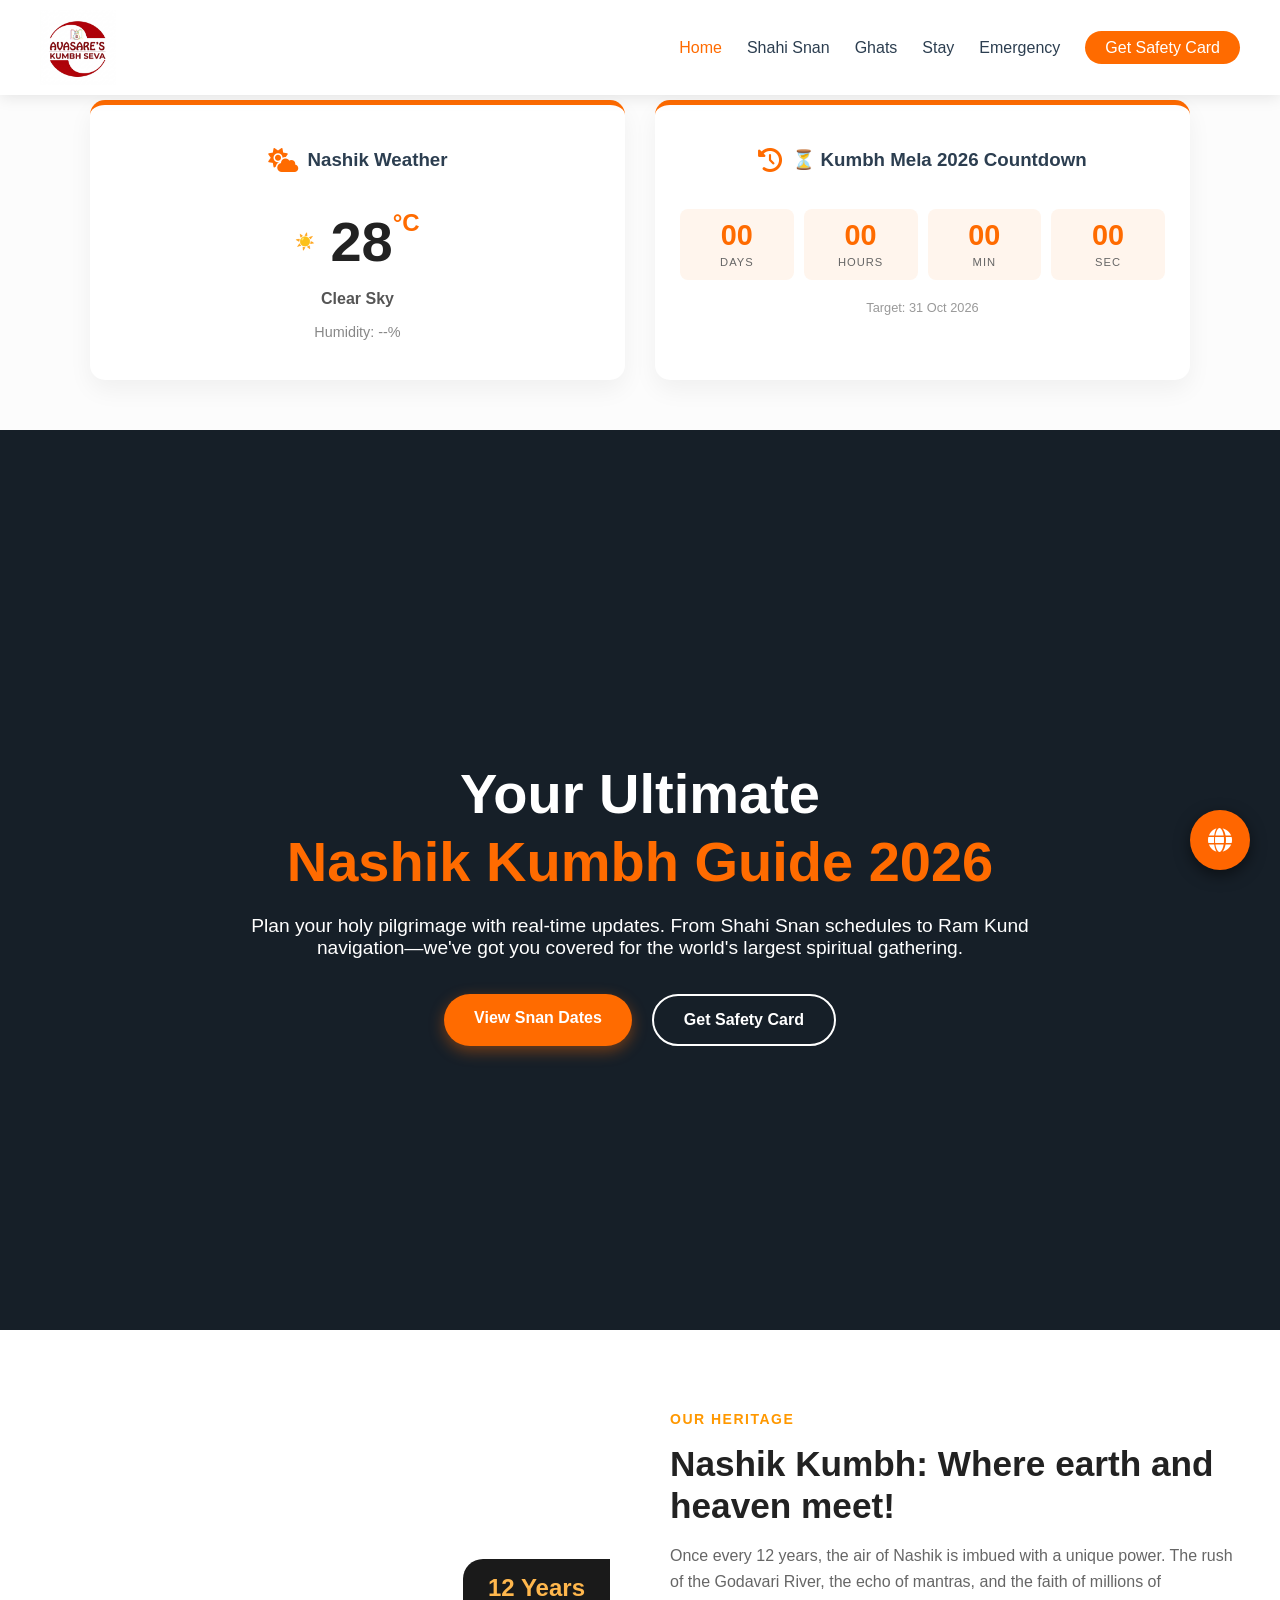
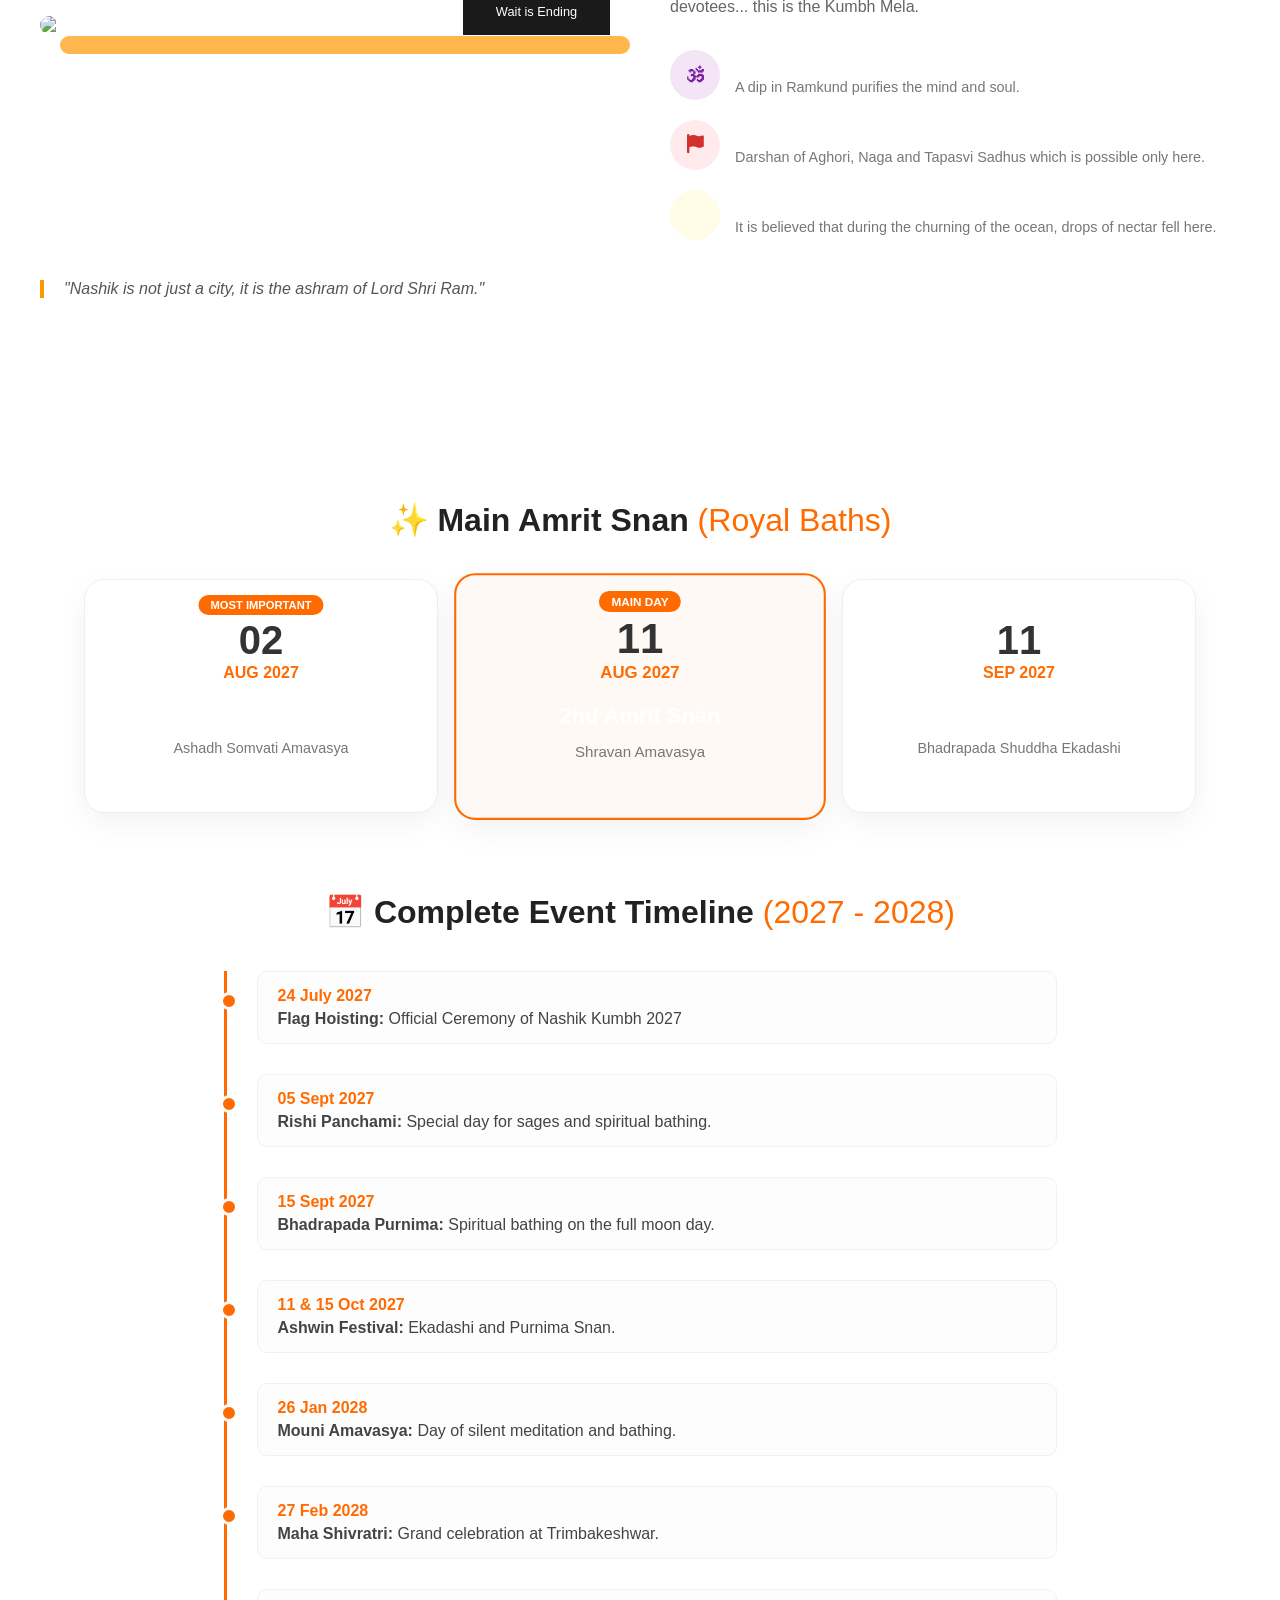
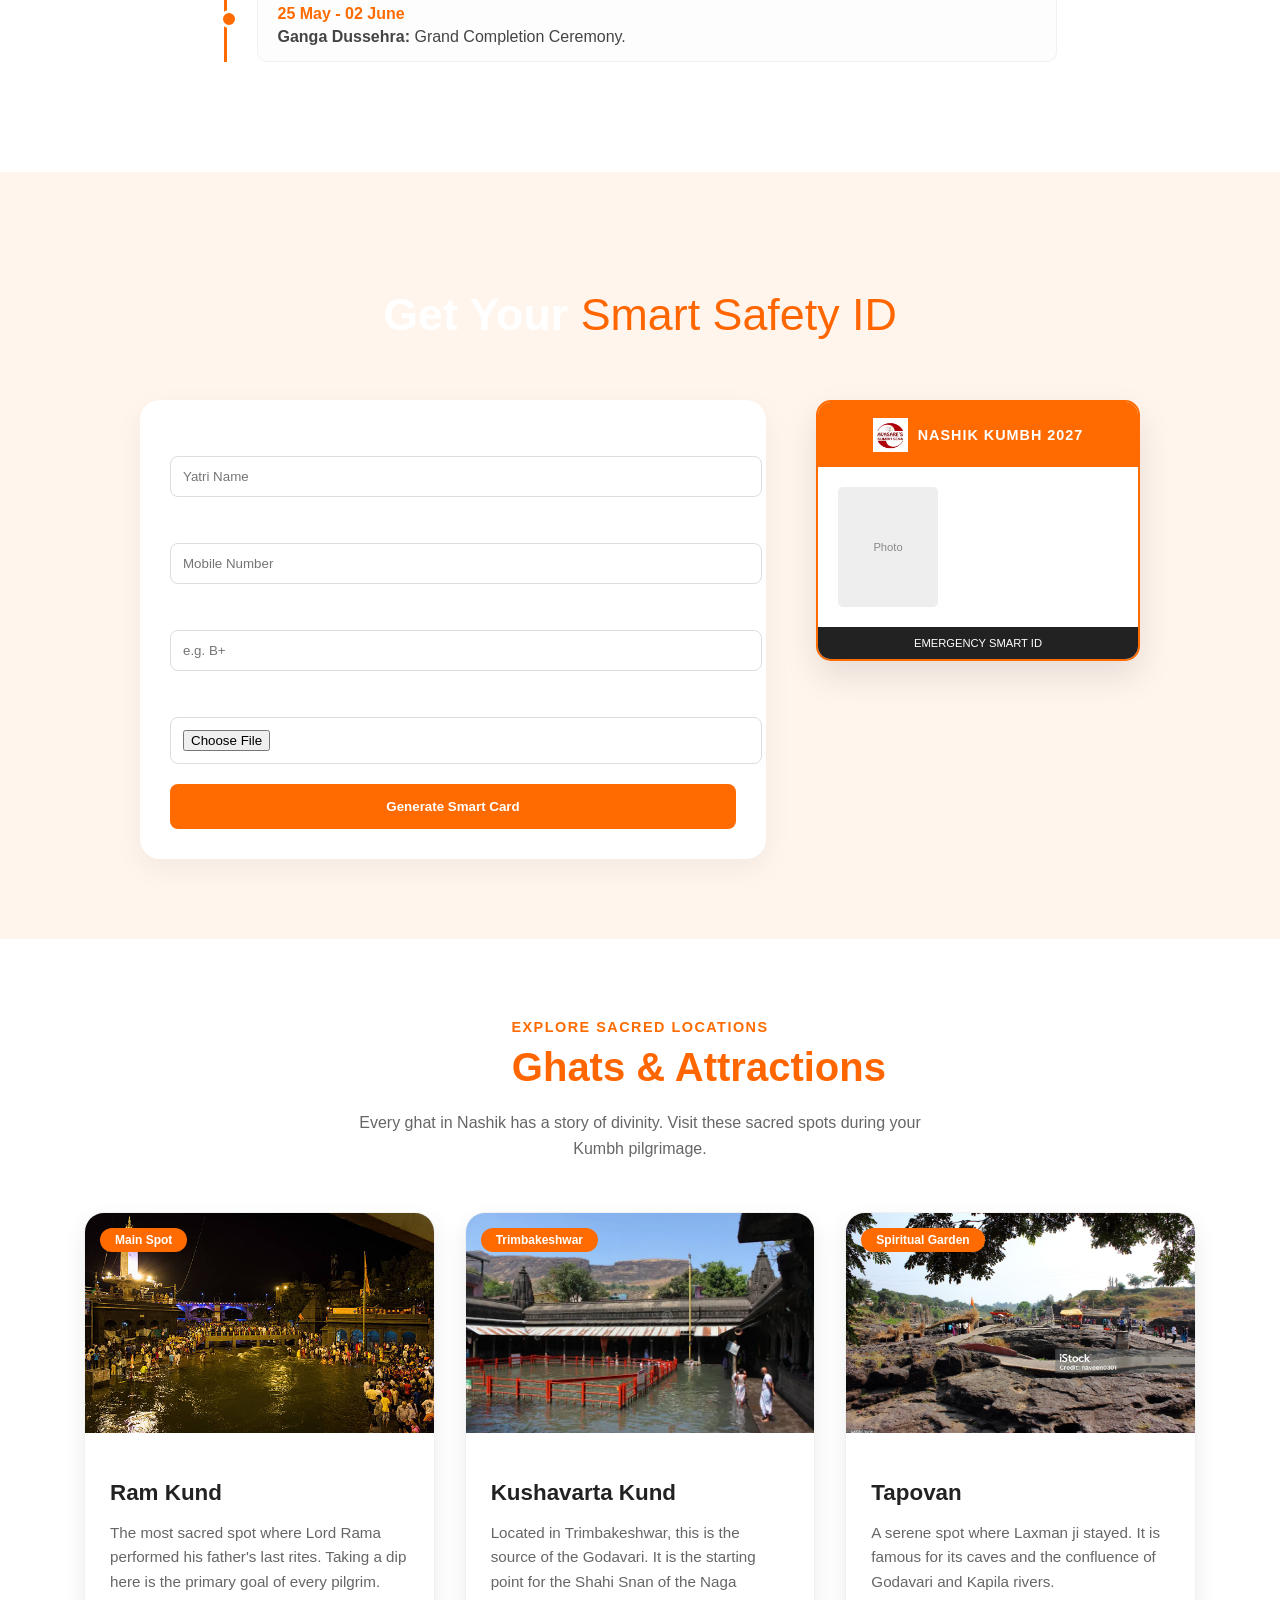
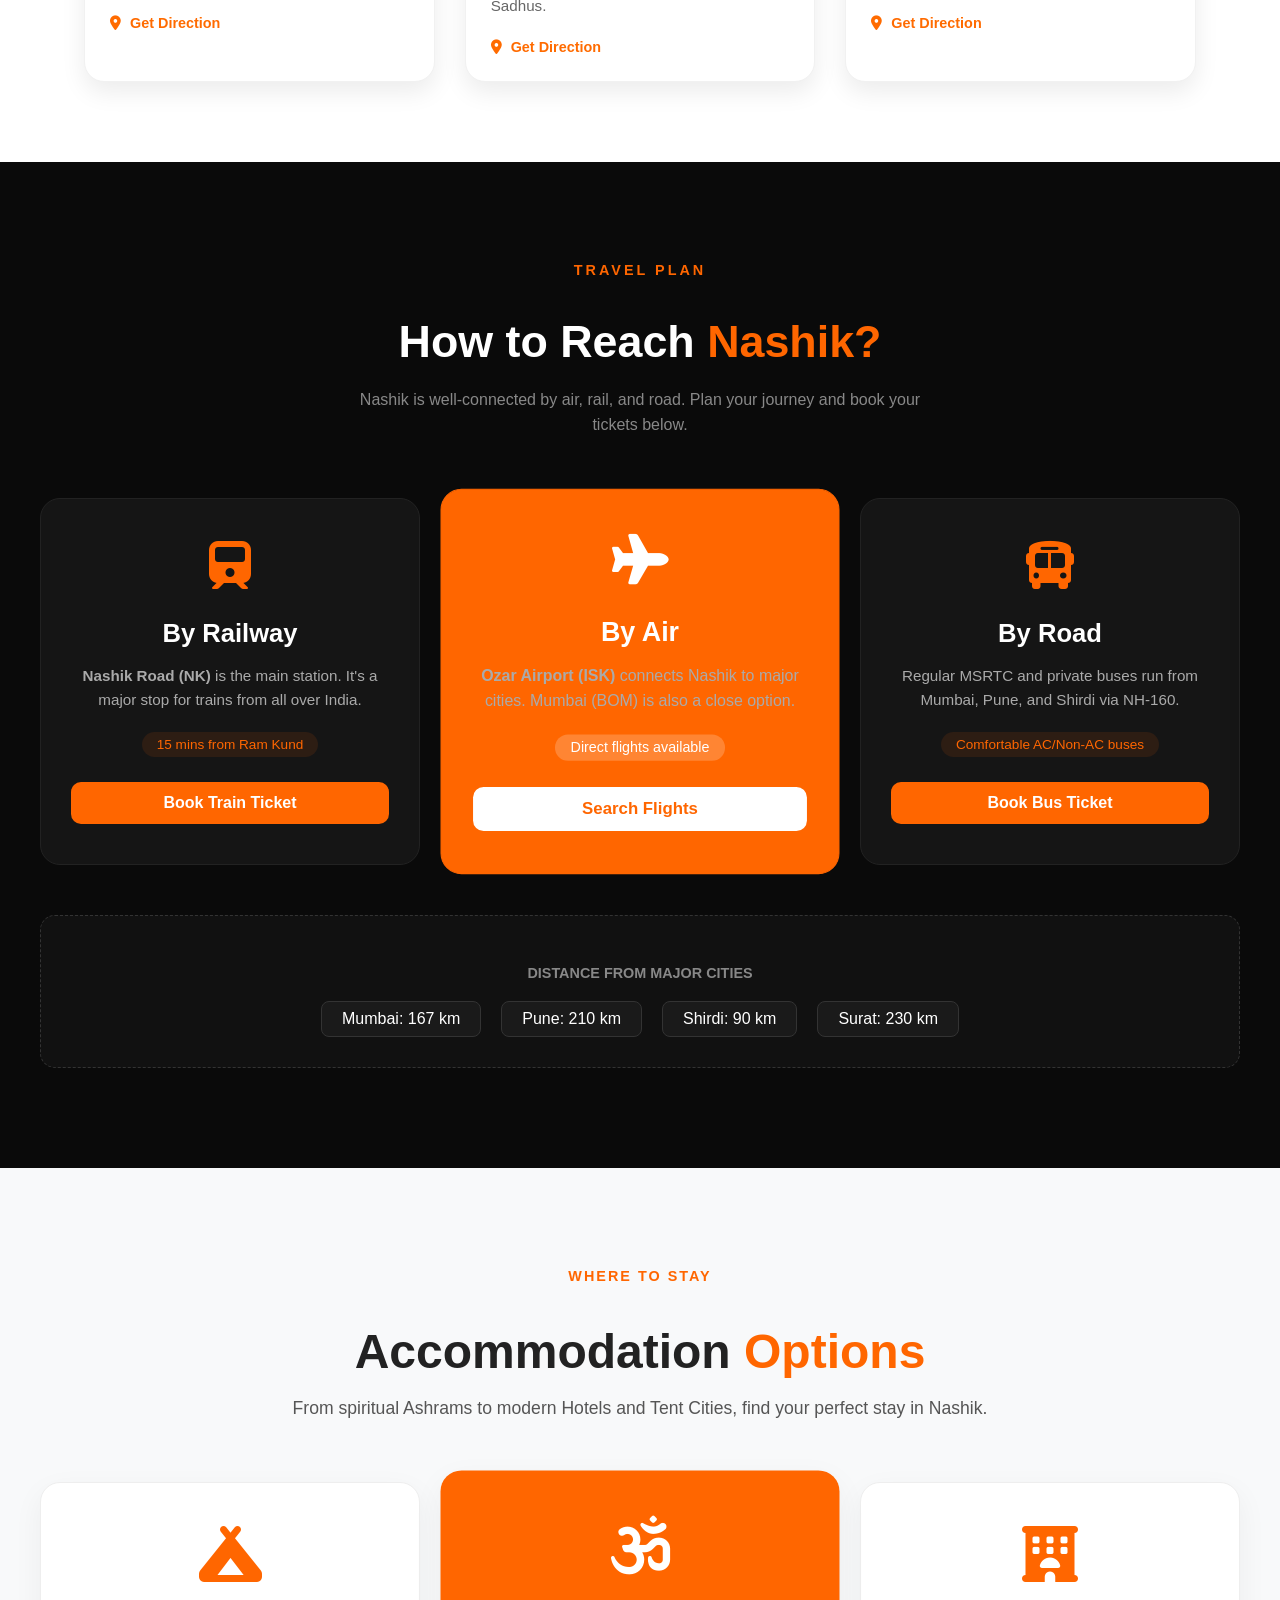
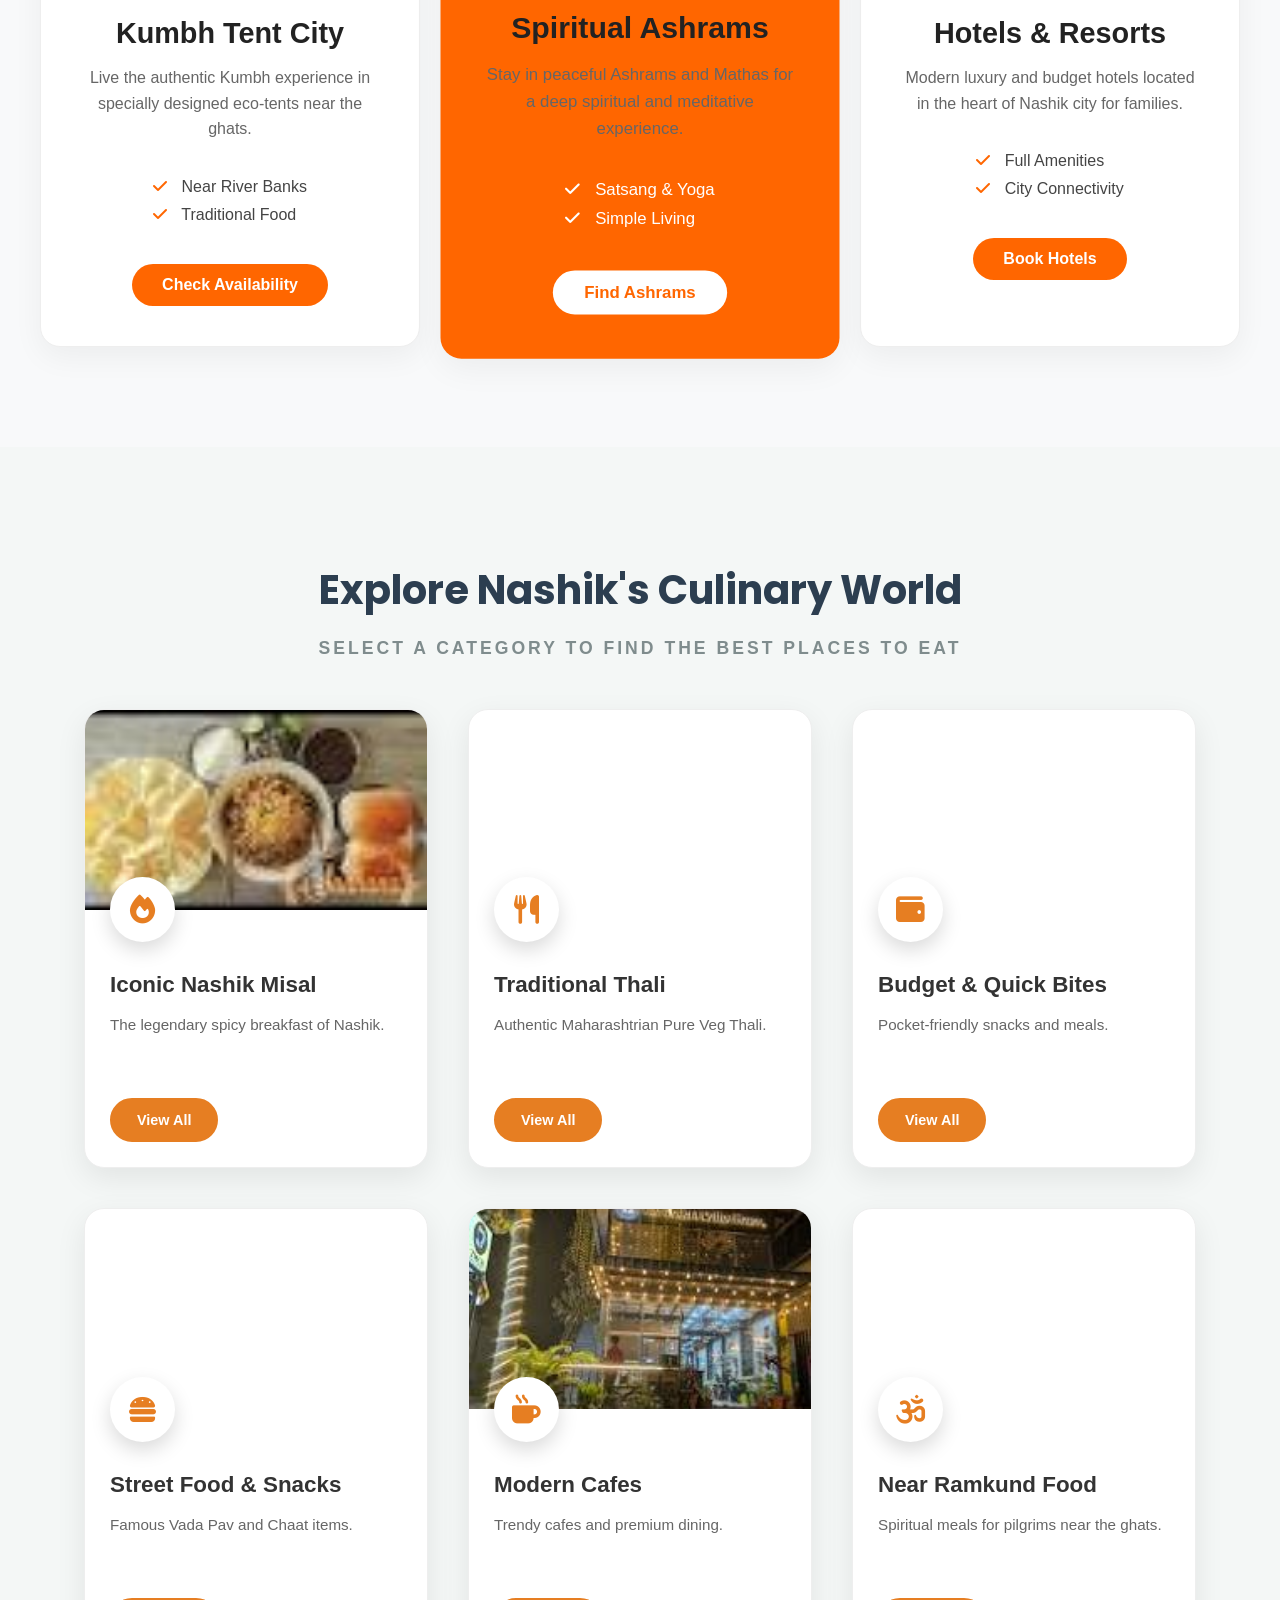
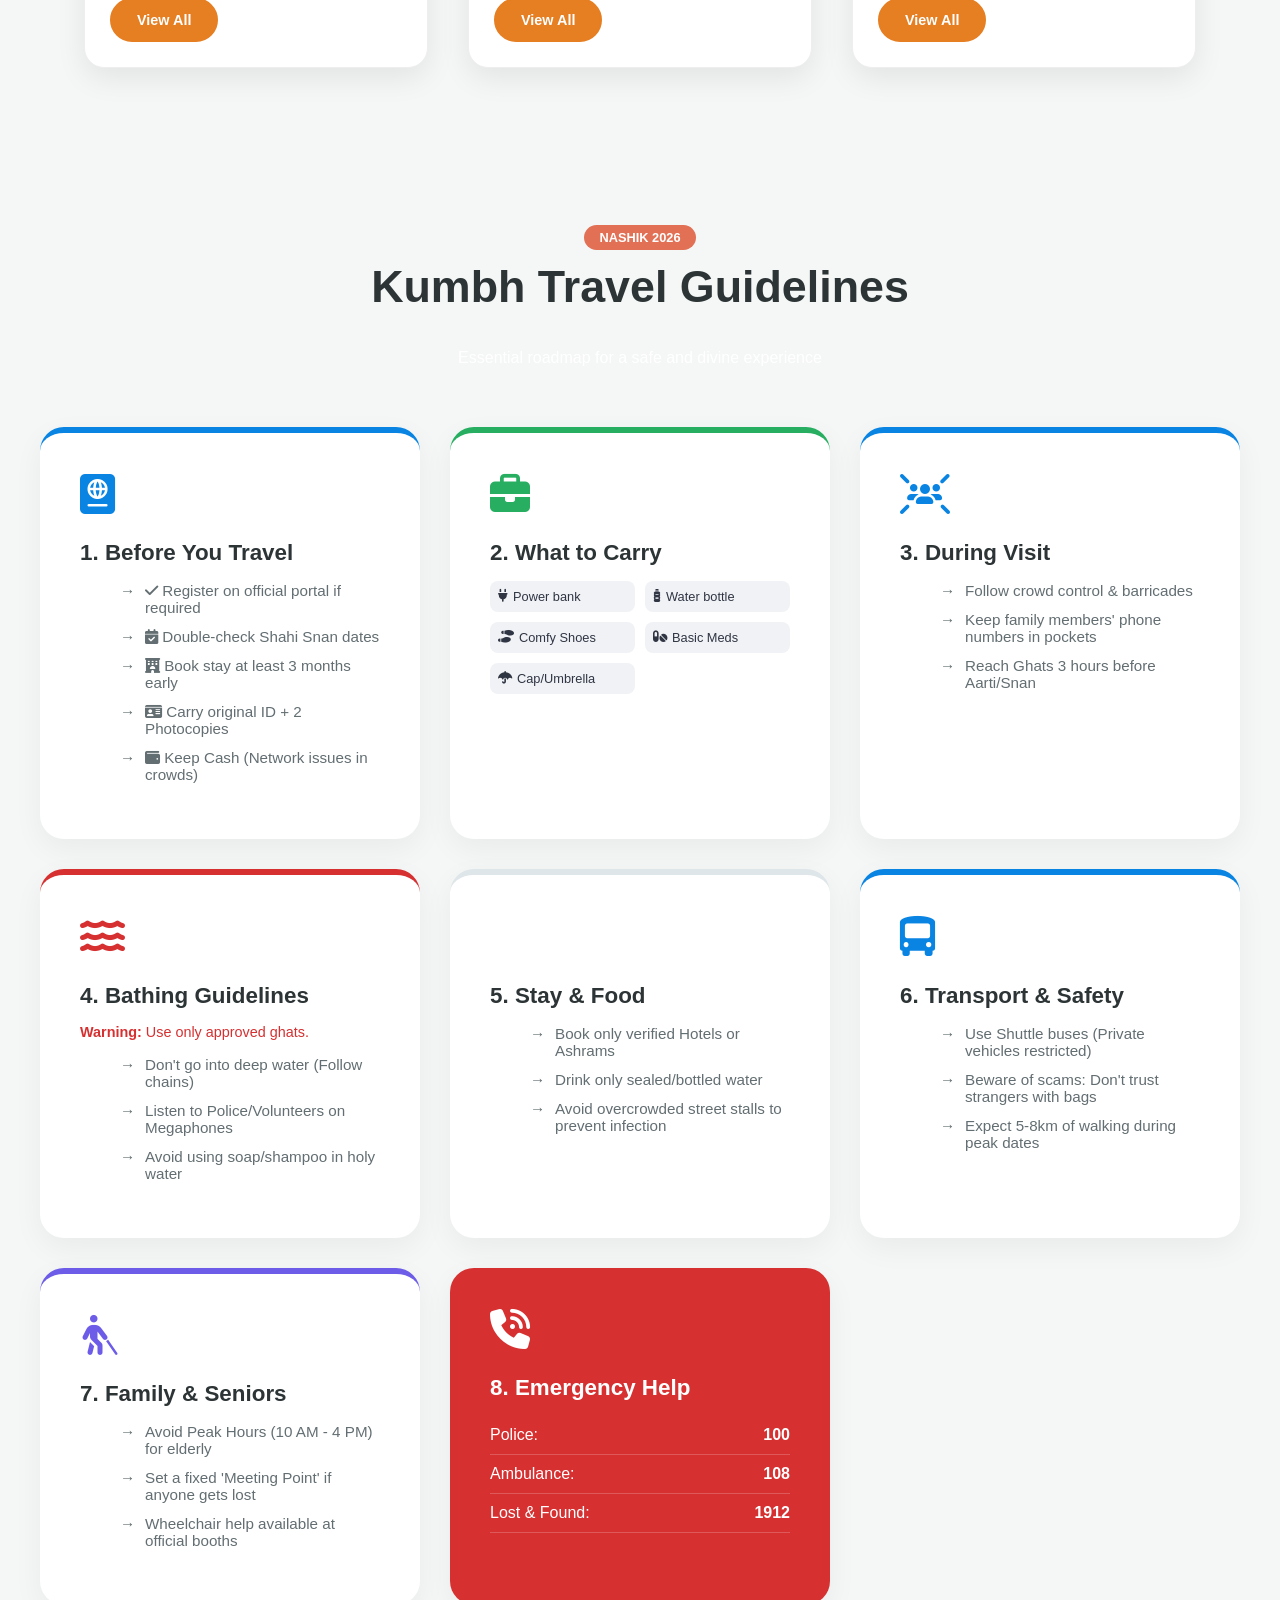
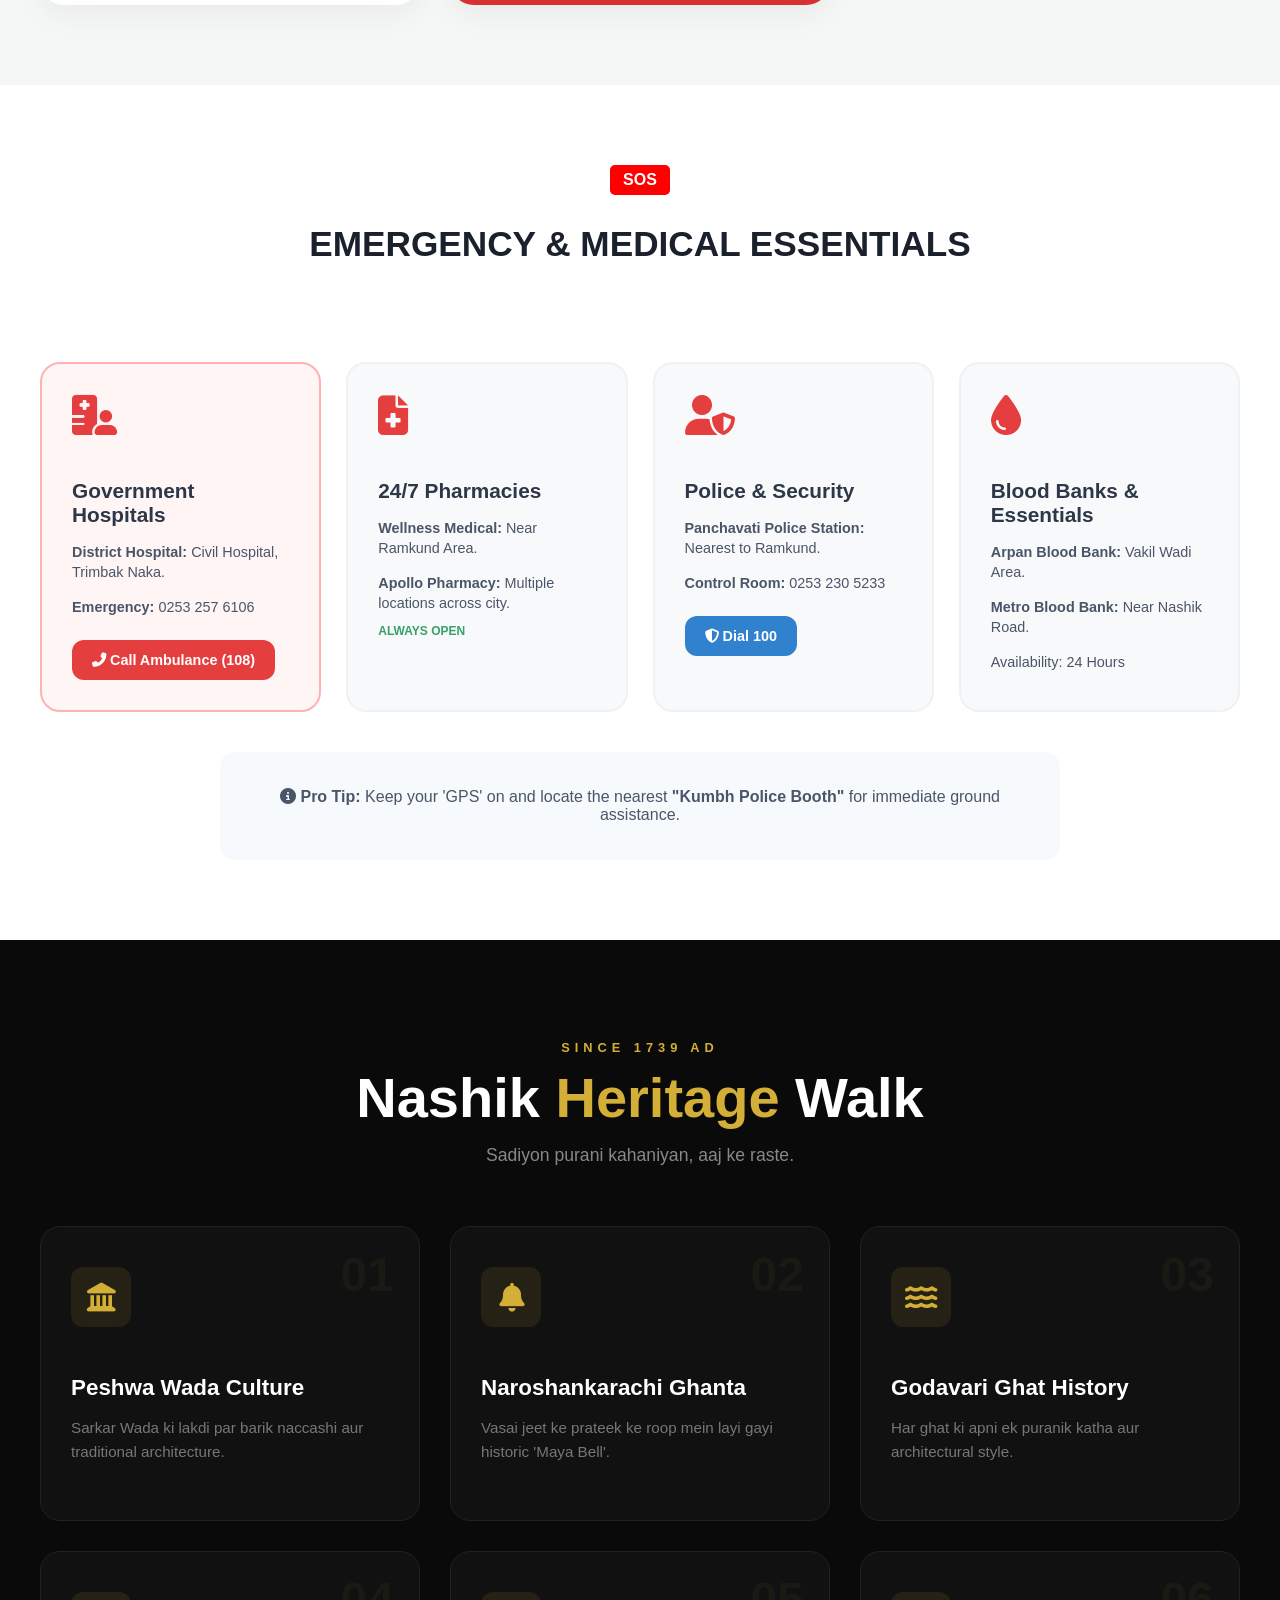
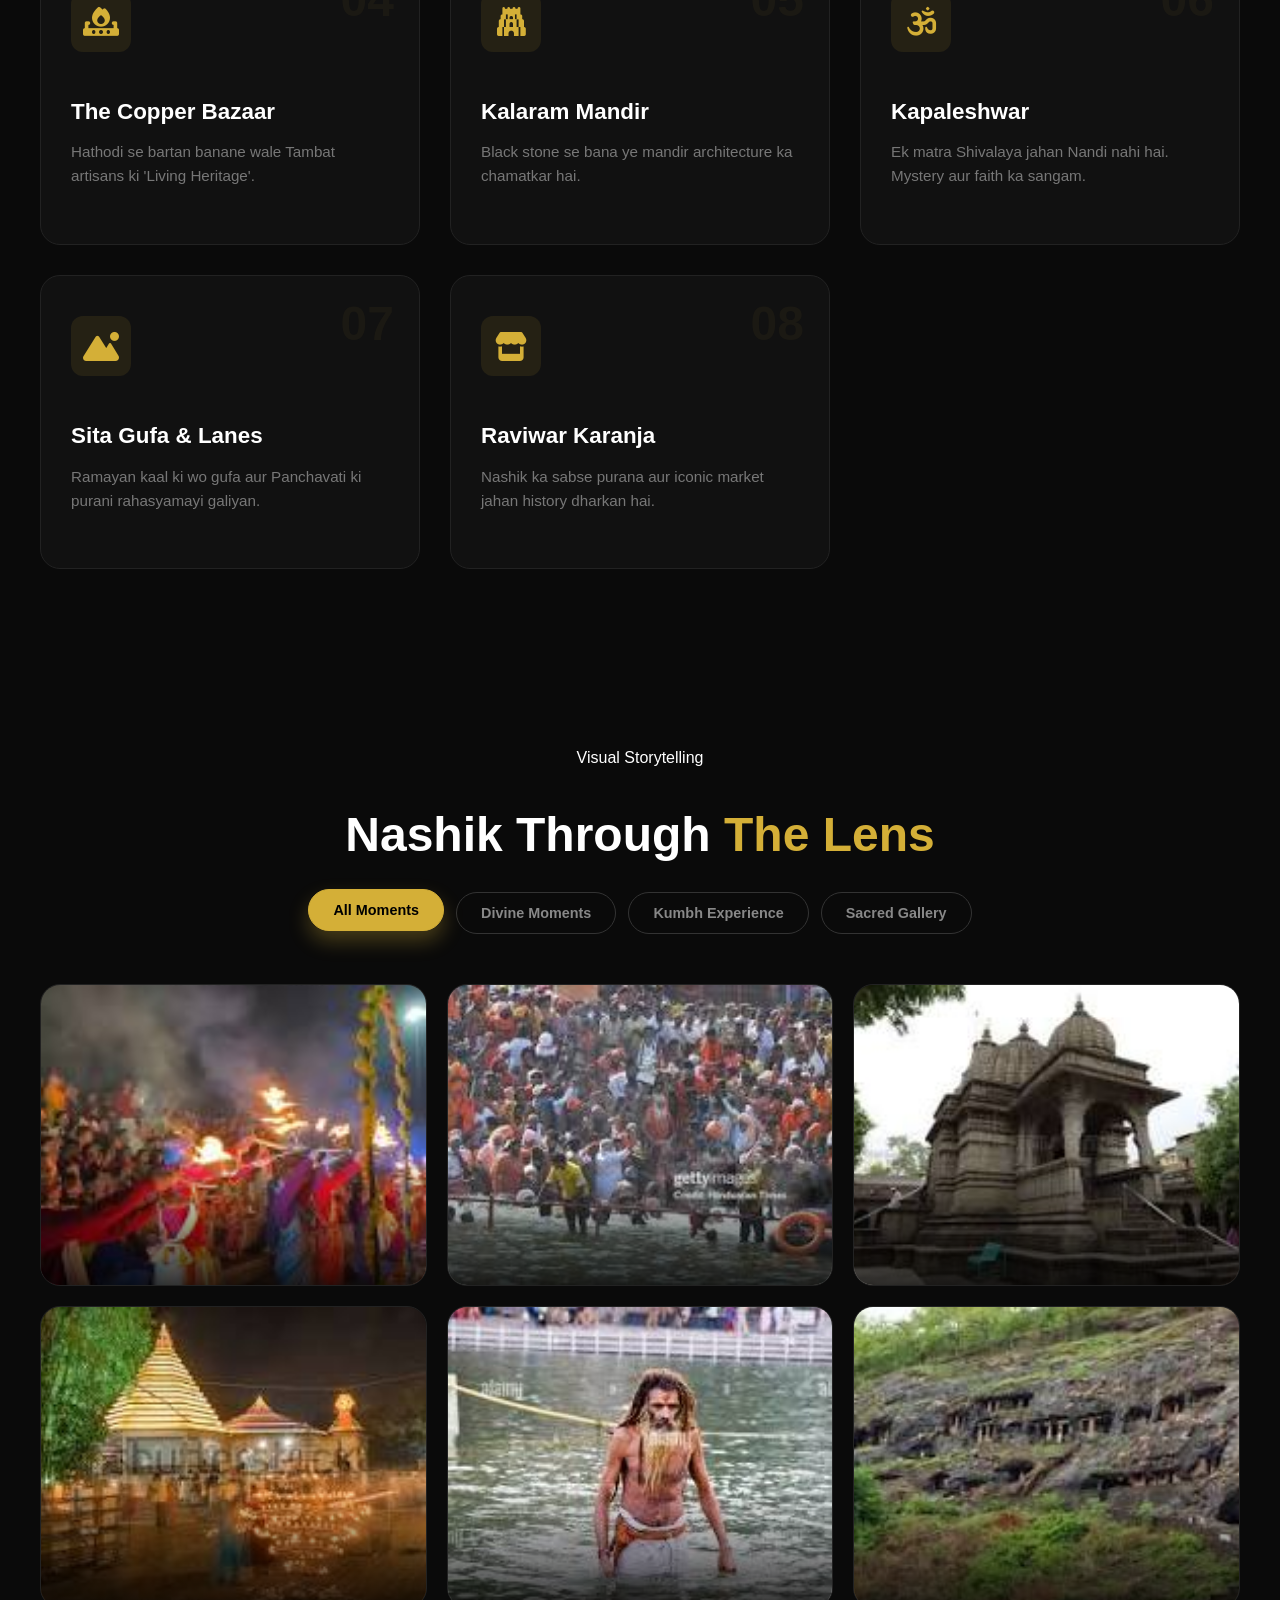
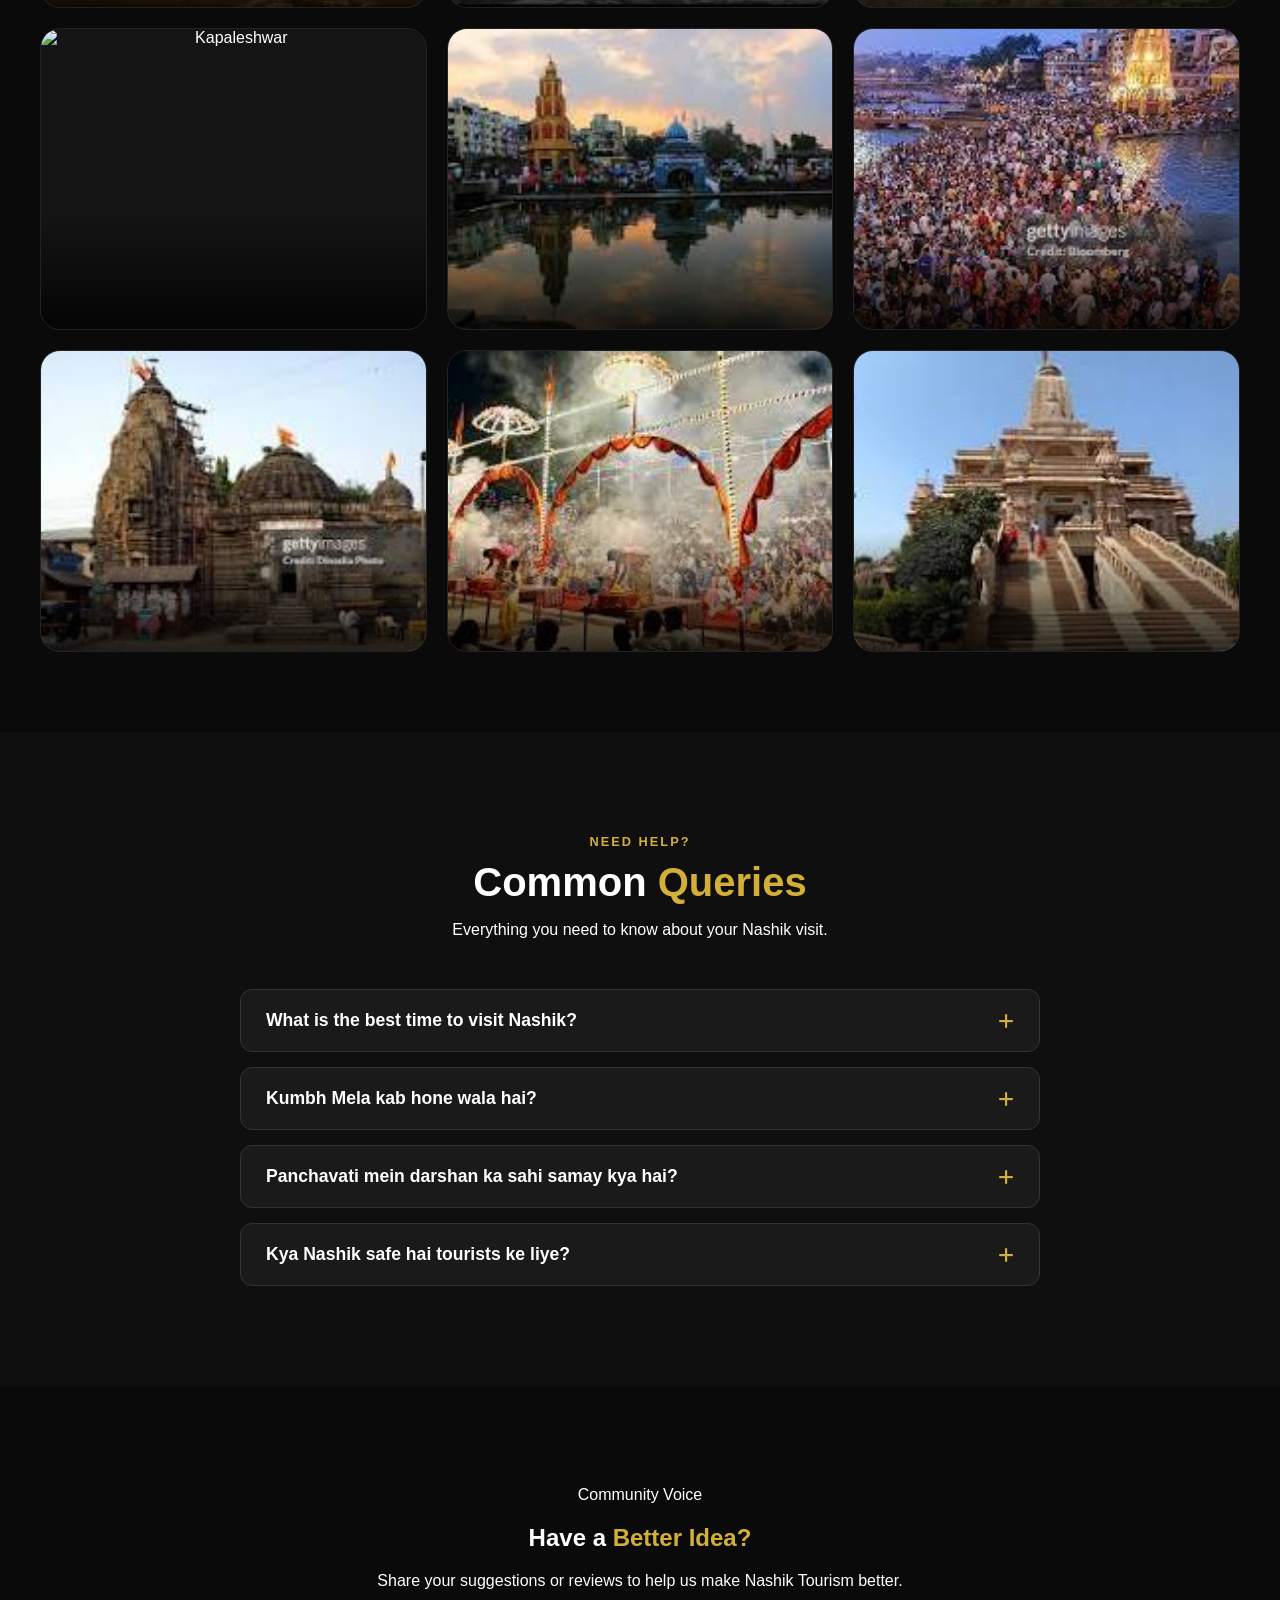
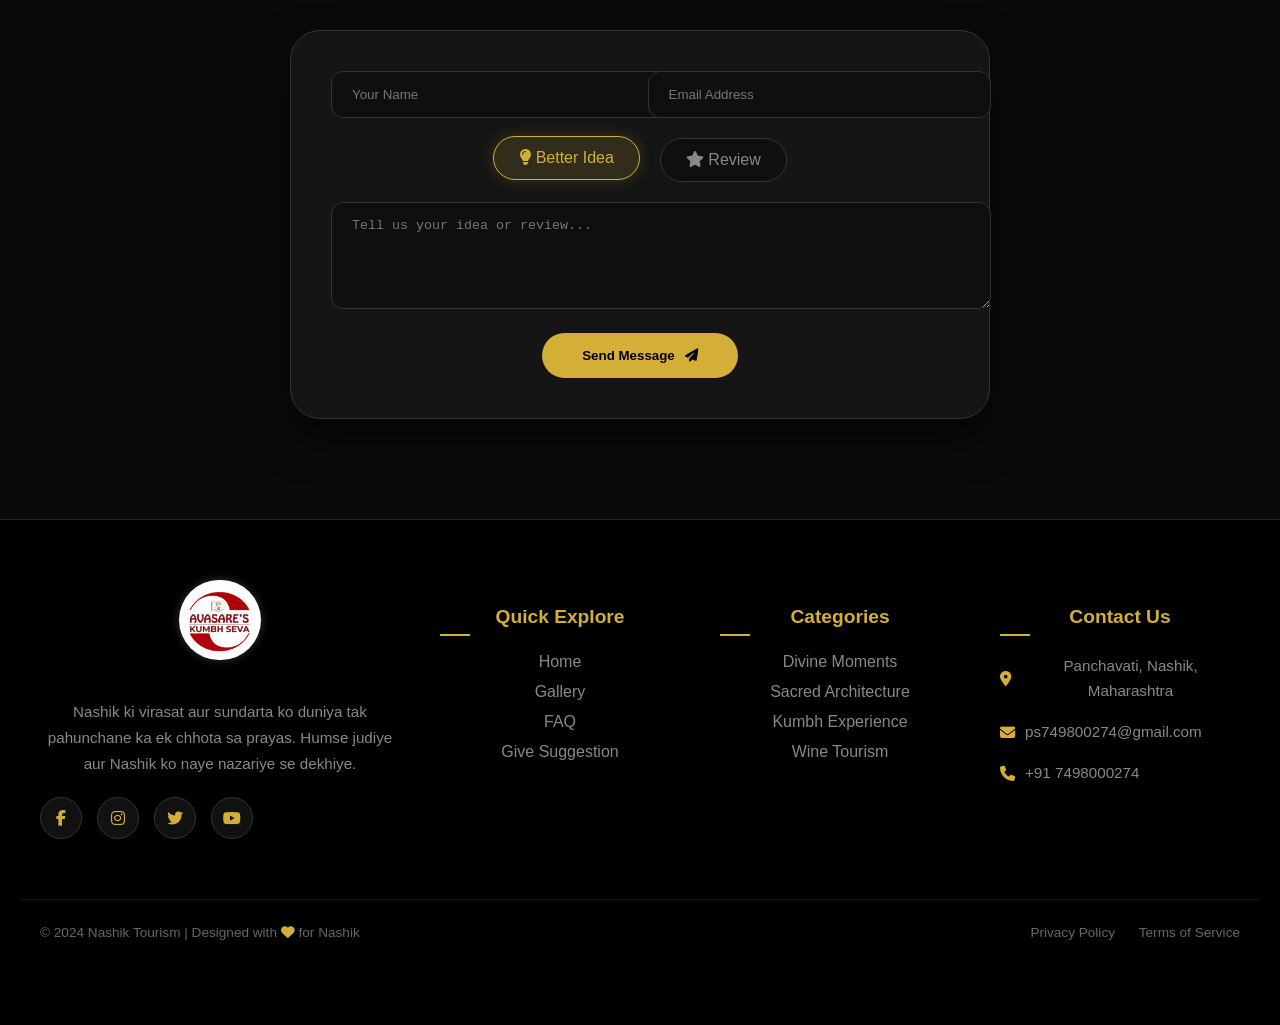
==== index.html @ dc7b6008 "update" ====
<!DOCTYPE html>
<html lang="hi">
<head>
    <meta charset="UTF-8">
    <meta name="viewport" content="width=device-width, initial-scale=1.0">
    <title>Nashik Kumbh Guide</title>
    <link rel="stylesheet" href="style.css">
    <link rel="stylesheet" href="https://cdnjs.cloudflare.com/ajax/libs/font-awesome/6.0.0/css/all.min.css">
    <link href="https://fonts.googleapis.com/css2?family=Poppins:wght@300;400;600;700&display=swap" rel="stylesheet">
    <link rel="stylesheet" href="https://cdnjs.cloudflare.com/ajax/libs/font-awesome/6.5.1/css/all.min.css">
    <meta charset="UTF-8">
    <meta name="google" content="notranslate"> <link rel="stylesheet" href="style.css">
</head>

<body>
<div class="lang-fab" onclick="toggleLangMenu()">
        <i class="fas fa-globe"></i>
    </div>

    <div class="lang-menu" id="langMenu">
        <div class="lang-grid">
            <button onclick="changeLang('en')">English</button>
            <button onclick="changeLang('hi')">हिंदी</button>
            <button onclick="changeLang('mr')">मराठी</button>
            <button onclick="changeLang('bn')">বাংলা</button>
            <button onclick="changeLang('te')">తెలుగు</button>
            <button onclick="changeLang('ta')">தமிழ்</button>
            <button onclick="changeLang('gu')">ગુજરાતી</button>
            <button onclick="changeLang('kn')">ಕನ್ನಡ</button>
            <button onclick="changeLang('pa')">ਪੰਜਾਬੀ</button>
            <button onclick="changeLang('ml')">മലയാളം</button>
        </div>
    </div>

    <div id="google_translate_element"></div>

    <script src="script.js"></script>
    <script type="text/javascript" src="https://translate.google.com/translate_a/element.js?cb=googleTranslateElementInit"></script>

<header class="main-header">
    <div class="header-container">
        <div class="logo">
            <a href="#home">
                <img src="img/logo.png" alt="Nashik Kumbh Logo" class="site-logo">
            </a>
        </div>

        <nav class="nav-menu" id="navMenu">
            <ul>
                <li><a href="#home" class="active">Home</a></li>
                <li><a href="#dates">Shahi Snan</a></li>
                <li><a href="#ghats">Ghats</a></li>
                <li><a href="#stay">Stay</a></li>
                <li><a href="#emergency">Emergency</a></li>
                <li><a href="#card" class="btn-card">Get Safety Card</a></li>
            </ul>
        </nav>

        <div class="mobile-toggle" onclick="toggleMenu()">
            <i class="fas fa-bars"></i>
        </div>
    </div>
</header>

<section class="live-widgets">
    <div class="widgets-container">
        
        <div class="widget-card">
            <div class="widget-header">
                <i class="fas fa-cloud-sun"></i>
                <h3>Nashik Weather</h3>
            </div>
            <div class="weather-main">
                <div id="weather-icon">☀️</div>
                <div class="temp-wrap">
                    <span id="temp-value">--</span><span class="unit">°C</span>
                </div>
            </div>
            <p id="weather-condition">Loading...</p>
            <p id="humidity">Humidity: --%</p>
        </div>

        <div class="widget-card">
            <div class="widget-header">
                <i class="fas fa-history"></i>
                <h3>⏳ Kumbh Mela 2026 Countdown</h3>
            </div>
            <div class="timer-grid">
                <div class="t-box"><span id="days">00</span><small>Days</small></div>
                <div class="t-box"><span id="hours">00</span><small>Hours</small></div>
                <div class="t-box"><span id="minutes">00</span><small>Min</small></div>
                <div class="t-box"><span id="seconds">00</span><small>Sec</small></div>
            </div>
            <p class="target-date">Target: 31 Oct 2026</p>
        </div>

    </div>
</section>

<section class="hero" id="home">
    <div class="hero-overlay"></div>
    <div class="hero-content">
        <h1 class="fade-in">Your Ultimate <br><span>Nashik Kumbh Guide 2026</span></h1>
        
        <p class="fade-in-delay">
            Plan your holy pilgrimage with real-time updates. From Shahi Snan schedules 
            to Ram Kund navigation—we've got you covered for the world's largest spiritual gathering.
        </p>

        <div class="hero-btns fade-in-delay">
            <a href="#dates" class="btn-primary">View Snan Dates</a>
            <a href="#card" class="btn-secondary">Get Safety Card</a>
        </div>
    </div>
</section>

<section class="about-heritage">
    <div class="heritage-container">
        <div class="heritage-flex">
            
            <div class="heritage-image-block">
                <div class="image-wrapper">
                    <img src="https://media.gettyimages.com/id/488042216/photo/nashik-india-huge-gathering-of-hindu-devotees-as-they-take-bath-on-auspicious-day-during-the.jpg?s=612x612&w=0&k=20&c=xAFd2PDHOs-ZEidjveoWIsBCviN44lZMulWuK0rQ6NY=" alt="Nashik Kumbh Mela Heritage">
                    <div class="wait-badge">
                        <span class="wait-number">12 Years</span>
                        <span class="wait-text">Wait is Ending</span>
                    </div>
                </div>
            </div>

            <div class="heritage-info-block">
                <span class="info-label">OUR HERITAGE</span>
                <h2 class="info-title">Nashik Kumbh: Where earth and heaven meet!</h2>
                <p class="info-desc">
                    Once every 12 years, the air of Nashik is imbued with a unique power. The rush of the Godavari River, the echo of mantras, and the faith of millions of devotees... this is the Kumbh Mela.
                </p>

                <div class="info-list">
                    <div class="list-item">
                        <div class="list-icon purple">🕉</div>
                        <div class="list-text">
                            <h3>Holy Bath</h3>
                            <p>A dip in Ramkund purifies the mind and soul.</p>
                        </div>
                    </div>

                    <div class="list-item">
                        <div class="list-icon red"><i class="fas fa-flag"></i></div>
                        <div class="list-text">
                            <h3>Meeting of the bride</h3>
                            <p>Darshan of Aghori, Naga and Tapasvi Sadhus which is possible only here.</p>
                        </div>
                    </div>

                    <div class="list-item">
                        <div class="list-icon gold"><i class="fas fa-sparkles"></i></div>
                        <div class="list-text">
                            <h3>Amrit ki Boondein</h3>
                            <p>It is believed that during the churning of the ocean, drops of nectar fell here.</p>
                        </div>
                    </div>
                </div>
            </div>
        </div>

        <div class="heritage-quote">
            <p>"Nashik is not just a city, it is the ashram of Lord Shri Ram."</p>
        </div>
    </div>
</section>

<section class="kumbh-schedule" id="dates">
    <div class="container">
        <div class="main-snan-section">
            <h2 class="section-title">✨ Main Amrit Snan <span>(Royal Baths)</span></h2>
            <div class="snan-cards-grid">
                
                <div class="snan-card gold-border">
                    <div class="snan-badge">Most Important</div>
                    <div class="snan-date">02 <span>AUG 2027</span></div>
                    <h3>1st Amrit Snan</h3>
                    <p>Ashadh Somvati Amavasya</p>
                </div>

                <div class="snan-card main-highlight">
                    <div class="snan-badge">Main Day</div>
                    <div class="snan-date">11 <span>AUG 2027</span></div>
                    <h3>2nd Amrit Snan</h3>
                    <p>Shravan Amavasya</p>
                </div>

                <div class="snan-card gold-border">
                    <div class="snan-date">11 <span>SEP 2027</span></div>
                    <h3>3rd Amrit Snan</h3>
                    <p>Bhadrapada Shuddha Ekadashi</p>
                </div>

            </div>
        </div>

        <div class="timeline-section">
            <h2 class="section-title">📅 Complete Event Timeline <span>(2027 - 2028)</span></h2>
            <div class="timeline-list">
                
                <div class="timeline-item">
                    <div class="t-date">24 July 2027</div>
                    <div class="t-info"><strong>Flag Hoisting:</strong> Official Ceremony of Nashik Kumbh 2027</div>
                </div>

                <div class="timeline-item">
                    <div class="t-date">05 Sept 2027</div>
                    <div class="t-info"><strong>Rishi Panchami:</strong> Special day for sages and spiritual bathing.</div>
                </div>

                <div class="timeline-item">
                    <div class="t-date">15 Sept 2027</div>
                    <div class="t-info"><strong>Bhadrapada Purnima:</strong> Spiritual bathing on the full moon day.</div>
                </div>

                <div class="timeline-item">
                    <div class="t-date">11 & 15 Oct 2027</div>
                    <div class="t-info"><strong>Ashwin Festival:</strong> Ekadashi and Purnima Snan.</div>
                </div>

                <div class="timeline-item">
                    <div class="t-date">26 Jan 2028</div>
                    <div class="t-info"><strong>Mouni Amavasya:</strong> Day of silent meditation and bathing.</div>
                </div>

                <div class="timeline-item">
                    <div class="t-date">27 Feb 2028</div>
                    <div class="t-info"><strong>Maha Shivratri:</strong> Grand celebration at Trimbakeshwar.</div>
                </div>

                <div class="timeline-item">
                    <div class="t-date">25 May - 02 June</div>
                    <div class="t-info"><strong>Ganga Dussehra:</strong> Grand Completion Ceremony.</div>
                </div>

            </div>
        </div>
    </div>
</section>

<section class="safety-card-section" id="card">
    <div class="container">
        <div class="section-header">
            <h2 class="section-title">Get Your <span>Smart Safety ID</span></h2>
        </div>

        <div class="card-generator-wrapper">
            <div class="card-form">
                <div class="form-group">
                    <label>Full Name</label>
                    <input type="text" id="userName" placeholder="Yatri Name">
                </div>
                <div class="form-group">
                    <label>Emergency Phone (Hidden in QR)</label>
                    <input type="tel" id="userPhone" placeholder="Mobile Number">
                </div>
                <div class="form-group">
                    <label>Blood Group (Hidden in QR)</label>
                    <input type="text" id="userBlood" placeholder="e.g. B+">
                </div>
                <div class="form-group">
                    <label>Upload Photo</label>
                    <input type="file" id="userPhoto" accept="image/*">
                </div>
                <button class="btn-generate" onclick="generateSmartCard()">Generate Smart Card</button>
            </div>

            <div class="id-card-container">
                <div class="card-preview" id="idCardToDownload">
                    <div class="id-card-header">
                        <img src="img/logo.png" alt="Logo" class="card-logo"> <h3>NASHIK KUMBH 2027</h3>
                    </div>
                    <div class="id-card-body">
                        <div class="id-photo" id="photoPreview">
                            <span>Photo</span>
                        </div>
                        <div class="id-info-right">
                            <h4 id="displayName">Yatri Name</h4>
                            <div id="qrcode"></div> </div>
                    </div>
                    <div class="id-card-footer">EMERGENCY SMART ID</div>
                </div>
                
                <button id="downloadBtn" class="btn-download" style="display:none;" onclick="downloadIDCard()">
                    <i class="fas fa-download"></i> Download ID Card
                </button>
            </div>
        </div>
    </div>
</section>

<section class="ghats-section" id="ghats">
    <div class="container">
        <div class="section-header" style="text-align: center; margin-bottom: 50px;">
            <span class="sub-title" style="color: #ff6b00; font-weight: 700; letter-spacing: 1.5px; font-size: 0.9rem;">EXPLORE SACRED LOCATIONS</span>
            <h2 style="font-size: 2.5rem; margin-top: 10px;">Major <span>Ghats & Attractions</span></h2>
            <p style="color: #666; max-width: 600px; margin: 15px auto;">Every ghat in Nashik has a story of divinity. Visit these sacred spots during your Kumbh pilgrimage.</p>
        </div>

        <div class="ghats-grid">
            
            <div class="ghat-card">
                <div class="ghat-img">
                    <img src="img/Ram Kund.jpg" alt="Ram Kund Nashik">
                    <div class="ghat-tag">Main Spot</div>
                </div>
                <div class="ghat-info">
                    <h3>Ram Kund</h3>
                    <p>The most sacred spot where Lord Rama performed his father's last rites. Taking a dip here is the primary goal of every pilgrim.</p>
                    <a href="https://www.google.com/maps/search/?api=1&query=Ram+Kund+Nashik" target="_blank" class="ghat-link">
                        <i class="fas fa-map-marker-alt"></i> Get Direction
                    </a>
                </div>
            </div>

            <div class="ghat-card">
                <div class="ghat-img">
                    <img src="img/Kushavarta Kund.jpg" alt="Kushavarta Kund Trimbakeshwar">
                    <div class="ghat-tag">Trimbakeshwar</div>
                </div>
                <div class="ghat-info">
                    <h3>Kushavarta Kund</h3>
                    <p>Located in Trimbakeshwar, this is the source of the Godavari. It is the starting point for the Shahi Snan of the Naga Sadhus.</p>
                    <a href="https://www.google.com/maps/search/?api=1&query=Kushavarta+Kund+Trimbakeshwar" target="_blank" class="ghat-link">
                        <i class="fas fa-map-marker-alt"></i> Get Direction
                    </a>
                </div>
            </div>

            <div class="ghat-card">
                <div class="ghat-img">
                    <img src="img/Tapovan.jpg" alt="Tapovan Nashik">
                    <div class="ghat-tag">Spiritual Garden</div>
                </div>
                <div class="ghat-info">
                    <h3>Tapovan</h3>
                    <p>A serene spot where Laxman ji stayed. It is famous for its caves and the confluence of Godavari and Kapila rivers.</p>
                    <a href="https://www.google.com/maps/search/?api=1&query=Tapovan+Nashik" target="_blank" class="ghat-link">
                        <i class="fas fa-map-marker-alt"></i> Get Direction
                    </a>
                </div>
            </div>

        </div>
    </div>
</section>

<section class="transport-guide" id="transport">
    <div class="container">
        <div class="section-header">
            <span class="sub-title">Travel Plan</span>
            <h2>How to Reach <span>Nashik?</span></h2>
            <p>Nashik is well-connected by air, rail, and road. Plan your journey and book your tickets below.</p>
        </div>

        <div class="transport-grid">
            <div class="transport-card">
                <div class="t-icon"><i class="fas fa-train"></i></div>
                <h3>By Railway</h3>
                <p><strong>Nashik Road (NK)</strong> is the main station. It's a major stop for trains from all over India.</p>
                <span class="t-hint">15 mins from Ram Kund</span>
                <a href="https://www.irctc.co.in/" target="_blank" class="btn-book">Book Train Ticket</a>
            </div>

            <div class="transport-card highlight">
                <div class="t-icon"><i class="fas fa-plane"></i></div>
                <h3>By Air</h3>
                <p><strong>Ozar Airport (ISK)</strong> connects Nashik to major cities. Mumbai (BOM) is also a close option.</p>
                <span class="t-hint">Direct flights available</span>
                <a href="https://www.skyscanner.co.in/" target="_blank" class="btn-book white-btn">Search Flights</a>
            </div>

            <div class="transport-card">
                <div class="t-icon"><i class="fas fa-bus"></i></div>
                <h3>By Road</h3>
                <p>Regular MSRTC and private buses run from Mumbai, Pune, and Shirdi via NH-160.</p>
                <span class="t-hint">Comfortable AC/Non-AC buses</span>
                <a href="https://msrtc.maharashtra.gov.in/GeneralPages/Home.aspx" target="_blank" class="btn-book">Book Bus Ticket</a>
            </div>
        </div>

        <div class="distance-box">
            <h4>Distance from Major Cities</h4>
            <div class="city-tags">
                <span>Mumbai: 167 km</span>
                <span>Pune: 210 km</span>
                <span>Shirdi: 90 km</span>
                <span>Surat: 230 km</span>
            </div>
        </div>
    </div>
</section>

<section class="stay-section" id="stay">
    <div class="container">
        <div class="section-header">
            <span class="sub-title">Where to Stay</span>
            <h2>Accommodation <span>Options</span></h2>
            <p>From spiritual Ashrams to modern Hotels and Tent Cities, find your perfect stay in Nashik.</p>
        </div>

        <div class="stay-grid">
            <div class="stay-card">
                <div class="stay-icon"><i class="fas fa-campground"></i></div>
                <div class="stay-content">
                    <h3>Kumbh Tent City</h3>
                    <p>Live the authentic Kumbh experience in specially designed eco-tents near the ghats.</p>
                    <ul class="stay-features">
                        <li><i class="fas fa-check"></i> Near River Banks</li>
                        <li><i class="fas fa-check"></i> Traditional Food</li>
                    </ul>
                    <a href="https://www.maharashtratourism.gov.in/" target="_blank" class="btn-stay">Check Availability</a>
                </div>
            </div>

            <div class="stay-card featured-stay">
                <div class="stay-icon"><i class="fas fa-om"></i></div>
                <div class="stay-content">
                    <h3>Spiritual Ashrams</h3>
                    <p>Stay in peaceful Ashrams and Mathas for a deep spiritual and meditative experience.</p>
                    <ul class="stay-features">
                        <li><i class="fas fa-check"></i> Satsang & Yoga</li>
                        <li><i class="fas fa-check"></i> Simple Living</li>
                    </ul>
                    <a href="stay.html" class="btn-stay white-btn">Find Ashrams</a>
                </div>
            </div>

            <div class="stay-card">
                <div class="stay-icon"><i class="fas fa-hotel"></i></div>
                <div class="stay-content">
                    <h3>Hotels & Resorts</h3>
                    <p>Modern luxury and budget hotels located in the heart of Nashik city for families.</p>
                    <ul class="stay-features">
                        <li><i class="fas fa-check"></i> Full Amenities</li>
                        <li><i class="fas fa-check"></i> City Connectivity</li>
                    </ul>
                    <a href="hotels.html" target="_blank" class="btn-stay">Book Hotels</a>
                </div>
            </div>
        </div>
    </div>
</section>

<section class="food-categories-hub">
    <div class="container">
        <h2 class="main-title">Explore Nashik's Culinary World</h2>
        <p class="sub-title">Select a category to find the best places to eat</p>

        <div class="category-grid">
    
    <div class="cat-card">
        <div class="cat-img" style="background-image: url('[data-uri]');"></div>
        <div class="cat-content">
            <div class="cat-icon"><i class="fas fa-fire"></i></div>
            <h3>Iconic Nashik Misal</h3>
            <p>The legendary spicy breakfast of Nashik.</p>
            <a href="iconicmissal.html" class="btn-explore">View All</a>
        </div>
    </div>

    <div class="cat-card">
        <div class="cat-img" style="background-image: url('https://encrypted-tbn0.gstatic.com/images?q=tbn:ANd9GcRcywACGPqJT4adgINwiGYqLFN3U3wo2TEbtmlHDeqJj5xqQtyt-ZAexEg&s');"></div>
        <div class="cat-content">
            <div class="cat-icon"><i class="fas fa-utensils"></i> </div> <h3>Traditional Thali</h3>
            <p>Authentic Maharashtrian Pure Veg Thali.</p>
            <a href="traditionalthali.html" class="btn-explore">View All</a>
        </div>
    </div>

    <div class="cat-card">
        <div class="cat-img" style="background-image: url('https://www.budgetbytes.com/wp-content/uploads/2021/11/Spinach-and-Mushrooom-Crustless-Quiche-Overhead-Wide-500x375.jpg');"></div>
        <div class="cat-content">
            <div class="cat-icon"><i class="fas fa-wallet"></i></div>
            <h3>Budget & Quick Bites</h3>
            <p>Pocket-friendly snacks and meals.</p>
            <a href="Budget&QuickBites.html" class="btn-explore">View All</a>
        </div>
    </div>

    <div class="cat-card">
        <div class="cat-img" style="background-image: url('https://photos.smugmug.com/Mumbai/i-wbGSPGq/0/X3/ashok-vada-pav-3-X3.jpg');"></div>
        <div class="cat-content">
            <div class="cat-icon"><i class="fas fa-burger"></i></div> <h3>Street Food & Snacks</h3>
            <p>Famous Vada Pav and Chaat items.</p>
            <a href="streeatfood.html" class="btn-explore">View All</a>
        </div>
    </div>

    <div class="cat-card">
        <div class="cat-img" style="background-image: url('[data-uri]');"></div>
        <div class="cat-content">
            <div class="cat-icon"><i class="fas fa-mug-hot"></i></div>
            <h3>Modern Cafes</h3>
            <p>Trendy cafes and premium dining.</p>
            <a href="mordencafe.html" class="btn-explore">View All</a>
        </div>
    </div>

    <div class="cat-card">
        <div class="cat-img" style="background-image: url('https://lh3.googleusercontent.com/gps-cs-s/APNQkAFcynIQXdDHLqyOiQjrKzxxchaozITbP-Hh1i6uJu1sUZwohTHBabPLca1p0jAUm7N6jdABRspfbjChD52hB9tChcKTncGjS9yac3_ZPtSTLVWp9qTibvUJBix634jVuJFCIZbb=w143-h143-n-k-no');"></div>
        <div class="cat-content">
            <div class="cat-icon"><i class="fas fa-om"></i></div>
            <h3>Near Ramkund Food</h3>
            <p>Spiritual meals for pilgrims near the ghats.</p>
            <a href="nearramkund.html" class="btn-explore">View All</a>
        </div>
    </div>

</div>
    </div>
</section>

<section class="pilgrim-guide">
    <div class="pg-header">
        <span class="pg-badge">Nashik 2026</span>
        <h2>Kumbh Travel Guidelines</h2>
        <p>Essential roadmap for a safe and divine experience</p>
    </div>

    <div class="pg-container">
        <div class="pg-box official">
            <div class="pg-icon"><i class="fas fa-passport"></i></div>
            <h3>1. Before You Travel</h3>
            <ul>
                <li><i class="fas fa-check"></i> Register on official portal if required</li>
                <li><i class="fas fa-calendar-check"></i> Double-check Shahi Snan dates</li>
                <li><i class="fas fa-hotel"></i> Book stay at least 3 months early</li>
                <li><i class="fas fa-id-card"></i> Carry original ID + 2 Photocopies</li>
                <li><i class="fas fa-wallet"></i> Keep Cash (Network issues in crowds)</li>
            </ul>
        </div>

        <div class="pg-box essential">
            <div class="pg-icon"><i class="fas fa-briefcase"></i></div>
            <h3>2. What to Carry</h3>
            <div class="pg-grid-mini">
                <span><i class="fas fa-plug"></i> Power bank</span>
                <span><i class="fas fa-bottle-water"></i> Water bottle</span>
                <span><i class="fas fa-shoe-prints"></i> Comfy Shoes</span>
                <span><i class="fas fa-pills"></i> Basic Meds</span>
                <span><i class="fas fa-umbrella"></i> Cap/Umbrella</span>
            </div>
        </div>

        <div class="pg-box official">
            <div class="pg-icon"><i class="fas fa-users-rays"></i></div>
            <h3>3. During Visit</h3>
            <ul>
                <li>Follow crowd control & barricades</li>
                <li>Keep family members' phone numbers in pockets</li>
                <li>Reach Ghats 3 hours before Aarti/Snan</li>
            </ul>
        </div>

        <div class="pg-box danger">
            <div class="pg-icon"><i class="fas fa-water"></i></div>
            <h3>4. Bathing Guidelines</h3>
            <p class="caution"><strong>Warning:</strong> Use only approved ghats.</p>
            <ul>
                <li>Don't go into deep water (Follow chains)</li>
                <li>Listen to Police/Volunteers on Megaphones</li>
                <li>Avoid using soap/shampoo in holy water</li>
            </ul>
        </div>

        <div class="pg-box safe">
            <div class="pg-icon"><i class="fas fa-utensils"></i></div>
            <h3>5. Stay & Food</h3>
            <ul>
                <li>Book only verified Hotels or Ashrams</li>
                <li>Drink only sealed/bottled water</li>
                <li>Avoid overcrowded street stalls to prevent infection</li>
            </ul>
        </div>

        <div class="pg-box official">
            <div class="pg-icon"><i class="fas fa-bus-alt"></i></div>
            <h3>6. Transport & Safety</h3>
            <ul>
                <li>Use Shuttle buses (Private vehicles restricted)</li>
                <li>Beware of scams: Don't trust strangers with bags</li>
                <li>Expect 5-8km of walking during peak dates</li>
            </ul>
        </div>

        <div class="pg-box family">
            <div class="pg-icon"><i class="fas fa-blind"></i></div>
            <h3>7. Family & Seniors</h3>
            <ul>
                <li>Avoid Peak Hours (10 AM - 4 PM) for elderly</li>
                <li>Set a fixed 'Meeting Point' if anyone gets lost</li>
                <li>Wheelchair help available at official booths</li>
            </ul>
        </div>

        <div class="pg-box emergency">
            <div class="pg-icon"><i class="fas fa-phone-volume"></i></div>
            <h3>8. Emergency Help</h3>
            <div class="contact-list">
                <div class="contact-item"><span>Police:</span> <strong>100</strong></div>
                <div class="contact-item"><span>Ambulance:</span> <strong>108</strong></div>
                <div class="contact-item"><span>Lost & Found:</span> <strong>1912</strong></div>
            </div>
        </div>
    </div>
</section>

<section class="emergency-savior">
    <div class="savior-header">
        <div class="sos-blink">SOS</div>
        <h2>Emergency & Medical Essentials</h2>
        <p>In case of any urgency, these verified services are available 24/7</p>
    </div>

    <div class="savior-grid">
        <div class="savior-card critical">
            <div class="savior-icon"><i class="fas fa-hospital-user"></i></div>
            <div class="savior-content">
                <h3>Government Hospitals</h3>
                <p><strong>District Hospital:</strong> Civil Hospital, Trimbak Naka.</p>
                <p><strong>Emergency:</strong> 0253 257 6106</p>
                <a href="tel:108" class="emergency-btn"><i class="fas fa-phone-alt"></i> Call Ambulance (108)</a>
            </div>
        </div>

        <div class="savior-card">
            <div class="savior-icon"><i class="fas fa-file-medical"></i></div>
            <div class="savior-content">
                <h3>24/7 Pharmacies</h3>
                <p><strong>Wellness Medical:</strong> Near Ramkund Area.</p>
                <p><strong>Apollo Pharmacy:</strong> Multiple locations across city.</p>
                <span class="status-tag">Always Open</span>
            </div>
        </div>

        <div class="savior-card police">
            <div class="savior-icon"><i class="fas fa-user-shield"></i></div>
            <div class="savior-content">
                <h3>Police & Security</h3>
                <p><strong>Panchavati Police Station:</strong> Nearest to Ramkund.</p>
                <p><strong>Control Room:</strong> 0253 230 5233</p>
                <a href="tel:100" class="emergency-btn blue"><i class="fas fa-shield-alt"></i> Dial 100</a>
            </div>
        </div>

        <div class="savior-card">
            <div class="savior-icon"><i class="fas fa-droplet"></i></div>
            <div class="savior-content">
                <h3>Blood Banks & Essentials</h3>
                <p><strong>Arpan Blood Bank:</strong> Vakil Wadi Area.</p>
                <p><strong>Metro Blood Bank:</strong> Near Nashik Road.</p>
                <p>Availability: 24 Hours</p>
            </div>
        </div>
    </div>

    <div class="quick-help-footer">
        <p><i class="fas fa-info-circle"></i> <strong>Pro Tip:</strong> Keep your 'GPS' on and locate the nearest <strong>"Kumbh Police Booth"</strong> for immediate ground assistance.</p>
    </div>
</section>

<section class="premium-heritage" id="heritage-section">
    <div class="heritage-map-overlay"></div>

    <div class="heritage-container">
        <div class="heritage-header">
            <span class="heritage-year">SINCE 1739 AD</span>
            <h2>Nashik <span class="gold-text">Heritage</span> Walk</h2>
            <p>Sadiyon purani kahaniyan, aaj ke raste.</p>
        </div>

        <div class="heritage-grid">
            
            <div class="heritage-item">
                <div class="heritage-img-box"><i class="fas fa-landmark"></i></div>
                <div class="heritage-content">
                    <h3>Peshwa Wada Culture</h3>
                    <p>Sarkar Wada ki lakdi par barik naccashi aur traditional architecture.</p>
                </div>
                <div class="heritage-number">01</div>
            </div>

            <div class="heritage-item">
                <div class="heritage-img-box"><i class="fas fa-bell"></i></div>
                <div class="heritage-content">
                    <h3>Naroshankarachi Ghanta</h3>
                    <p>Vasai jeet ke prateek ke roop mein layi gayi historic 'Maya Bell'.</p>
                </div>
                <div class="heritage-number">02</div>
            </div>

            <div class="heritage-item">
                <div class="heritage-img-box"><i class="fas fa-water"></i></div>
                <div class="heritage-content">
                    <h3>Godavari Ghat History</h3>
                    <p>Har ghat ki apni ek puranik katha aur architectural style.</p>
                </div>
                <div class="heritage-number">03</div>
            </div>

            <div class="heritage-item">
                <div class="heritage-img-box"><i class="fas fa-fire-burner"></i></div>
                <div class="heritage-content">
                    <h3>The Copper Bazaar</h3>
                    <p>Hathodi se bartan banane wale Tambat artisans ki 'Living Heritage'.</p>
                </div>
                <div class="heritage-number">04</div>
            </div>

            <div class="heritage-item">
                <div class="heritage-img-box"><i class="fas fa-gopuram"></i></div>
                <div class="heritage-content">
                    <h3>Kalaram Mandir</h3>
                    <p>Black stone se bana ye mandir architecture ka chamatkar hai.</p>
                </div>
                <div class="heritage-number">05</div>
            </div>

            <div class="heritage-item">
                <div class="heritage-img-box"><i class="fas fa-om"></i></div>
                <div class="heritage-content">
                    <h3>Kapaleshwar</h3>
                    <p>Ek matra Shivalaya jahan Nandi nahi hai. Mystery aur faith ka sangam.</p>
                </div>
                <div class="heritage-number">06</div>
            </div>

            <div class="heritage-item">
                <div class="heritage-img-box"><i class="fas fa-mountain-sun"></i></div>
                <div class="heritage-content">
                    <h3>Sita Gufa & Lanes</h3>
                    <p>Ramayan kaal ki wo gufa aur Panchavati ki purani rahasyamayi galiyan.</p>
                </div>
                <div class="heritage-number">07</div>
            </div>

            <div class="heritage-item">
                <div class="heritage-img-box"><i class="fas fa-store"></i></div>
                <div class="heritage-content">
                    <h3>Raviwar Karanja</h3>
                    <p>Nashik ka sabse purana aur iconic market jahan history dharkan hai.</p>
                </div>
                <div class="heritage-number">08</div>
            </div>

        </div>
    </div>
</section>

<section class="mega-gallery">
    <div class="gallery-intro">
        <span class="gallery-sub">Visual Storytelling</span>
        <h2>Nashik Through <span class="gold-text">The Lens</span></h2>
        
        <div class="gallery-filters">
            <button class="filter-btn active" data-filter="all">All Moments</button>
            <button class="filter-btn" data-filter="divine">Divine Moments</button>
            <button class="filter-btn" data-filter="kumbh">Kumbh Experience</button>
            <button class="filter-btn" data-filter="sacred">Sacred Gallery</button>
        </div>
    </div>

    <div class="gallery-wrapper">
        <div class="gallery-wrapper">
            <div class="gallery-box all divine">
                <div class="img-frame">
                    <img src="[data-uri]" alt="Morning Aarti">
                    <div class="img-caption">
                        <span>Divine Moments</span>
                        <h4>Morning Aarti at Ramkund</h4>
                    </div>
                </div>
            </div>

            <div class="gallery-box all kumbh">
                <div class="img-frame">
                    <img src="[data-uri]" alt="Kumbh Crowd">
                    <div class="img-caption">
                        <span>Kumbh Experience</span>
                        <h4>The Shahi Snan Crowd</h4>
                    </div>
                </div>
            </div>

            <div class="gallery-box all sacred">
                <div class="img-frame">
                    <img src="[data-uri]" alt="Kalaram Mandir">
                    <div class="img-caption">
                        <span>Sacred Gallery</span>
                        <h4>Kalaram Mandir Architecture</h4>
                    </div>
                </div>
            </div>

            <div class="gallery-box all divine">
                <div class="img-frame">
                    <img src="[data-uri]" alt="Deepotsav">
                    <div class="img-caption">
                        <span>Divine Moments</span>
                        <h4>Deepotsav Celebration</h4>
                    </div>
                </div>
            </div>

            <div class="gallery-box all kumbh">
                <div class="img-frame">
                    <img src="[data-uri]" alt="Sadhus">
                    <div class="img-caption">
                        <span>Kumbh Photo Journey</span>
                        <h4>Sadhus of Nashik</h4>
                    </div>
                </div>
            </div>

            <div class="gallery-box all sacred">
                <div class="img-frame">
                    <img src="[data-uri]" alt="Sita Gufa">
                    <div class="img-caption">
                        <span>Sacred Gallery</span>
                        <h4>Ancient Sita Gufa</h4>
                    </div>
                </div>
            </div>

            <div class="gallery-box all sacred">
                <div class="img-frame">
                    <img src="https://encrypted-tbn0.gstatic.com/images?q=tbn:ANd9GcT58wGZXTncMl0YPi5rxcR4QuzXMuiiaMOu9JmxwlueKBpWsD0qCvfF4bCsXMmunle2IRszlA&s" alt="Kapaleshwar">
                    <div class="img-caption">
                        <span>Sacred Gallery</span>
                        <h4>Kapaleshwar Mandir</h4>
                    </div>
                </div>
            </div>

            <div class="gallery-box all divine">
                <div class="img-frame">
                    <img src="[data-uri]" alt="Sunset">
                    <div class="img-caption">
                        <span>Divine Moments</span>
                        <h4>Sunset at Godavari Ghat</h4>
                    </div>
                </div>
            </div>

            <div class="gallery-box all kumbh">
                <div class="img-frame">
                    <img src="[data-uri]" alt="Akhaada">
                    <div class="img-caption">
                        <span>Kumbh Experience</span>
                        <h4>Akhaada Procession</h4>
                    </div>
                </div>
            </div>

            <div class="gallery-box all sacred">
                <div class="img-frame">
                    <img src="[data-uri]" alt="Sundarnarayan">
                    <div class="img-caption">
                        <span>Sacred Gallery</span>
                        <h4>Sundarnarayan Architecture</h4>
                    </div>
                </div>
            </div>

            <div class="gallery-box all divine">
                <div class="img-frame">
                    <img src="[data-uri]" alt="Sandhya Aarti">
                    <div class="img-caption">
                        <span>Divine Moments</span>
                        <h4>Sandhya Aarti Glow</h4>
                    </div>
                </div>
            </div>

            <div class="gallery-box all kumbh">
                <div class="img-frame">
                    <img src="[data-uri]" alt="Dharmashala">
                    <div class="img-caption">
                        <span>Kumbh Photo Journey</span>
                        <h4>Ancient Dharmashalas</h4>
                    </div>
                </div>
            </div>
        </div>
    </div>
 </div>
</section>

<section class="faq-section">
    <div class="faq-container">
        <div class="faq-header">
            <span class="faq-badge">Need Help?</span>
            <h2>Common <span class="gold-text">Queries</span></h2>
            <p>Everything you need to know about your Nashik visit.</p>
        </div>

        <div class="faq-accordion">
            <div class="faq-item">
                <button class="faq-question">
                    <span>What is the best time to visit Nashik?</span>
                    <i class="fas fa-plus"></i>
                </button>
                <div class="faq-answer">
                    <p>October se March tak ka waqt sabse best hai kyunki mausam thanda aur suhana hota hai, jo mandir darshan aur vineyard tours ke liye perfect hai.</p>
                </div>
            </div>

            <div class="faq-item">
                <button class="faq-question">
                    <span>Kumbh Mela kab hone wala hai?</span>
                    <i class="fas fa-plus"></i>
                </button>
                <div class="faq-answer">
                    <p>Agla Simhastha Kumbh Mela 2027 mein hone wala hai. Ye duniya ka sabse bada religious gathering hota hai jo Nashik aur Trimbakeshwar mein hota hai.</p>
                </div>
            </div>

            <div class="faq-item">
                <button class="faq-question">
                    <span>Panchavati mein darshan ka sahi samay kya hai?</span>
                    <i class="fas fa-plus"></i>
                </button>
                <div class="faq-answer">
                    <p>Subah 6:00 AM se 10:00 AM tak ka samay sabse shanti bhara hota hai. Is waqt aap Godavari Aarti aur Kalaram Mandir ke darshan sukoon se kar sakte hain.</p>
                </div>
            </div>

            <div class="faq-item">
                <button class="faq-question">
                    <span>Kya Nashik safe hai tourists ke liye?</span>
                    <i class="fas fa-plus"></i>
                </button>
                <div class="faq-answer">
                    <p>Bilkul! Nashik ek bohot hi safe aur welcoming city hai. Bas crowd wali jagahon par apne samaan ka dhyan rakhein aur local guidelines follow karein.</p>
                </div>
            </div>
        </div>
    </div>
</section>

<section class="feedback-hub">
    <div class="hub-container">
        <div class="hub-header">
            <span class="gold-badge">Community Voice</span>
            <h2>Have a <span class="gold-text">Better Idea?</span></h2>
            <p>Share your suggestions or reviews to help us make Nashik Tourism better.</p>
        </div>

        <div class="hub-box">
            <form action="https://formspree.io/f/mnjgreok" method="POST">
                <div class="input-group">
                    <input type="text" name="name" placeholder="Your Name" required>
                    <input type="email" name="email" placeholder="Email Address" required>
                </div>
                
                <div class="type-selector">
                    <input type="radio" name="msg-type" value="idea" id="idea-btn" checked>
                    <label for="idea-btn">
                        <span><i class="fas fa-lightbulb"></i> Better Idea</span>
                    </label>
                    
                    <input type="radio" name="msg-type" value="review" id="review-btn">
                    <label for="review-btn">
                        <span><i class="fas fa-star"></i> Review</span>
                    </label>
                </div>

                <textarea name="message" placeholder="Tell us your idea or review..." rows="5" required></textarea>
                
                <button type="submit" class="submit-btn">
                    Send Message <i class="fas fa-paper-plane"></i>
                </button>
            </form>
        </div>
    </div>
</section>

<footer class="main-footer">
    <div class="footer-top">
        <div class="footer-container">
            <div class="footer-col about-col">
                <div class="footer-logo">
                    <img src="img/logo.png" alt="Nashik Tourism Logo">
                </div>
                <p>Nashik ki virasat aur sundarta ko duniya tak pahunchane ka ek chhota sa prayas. Humse judiye aur Nashik ko naye nazariye se dekhiye.</p>
                <div class="social-links">
                    <a href="#"><i class="fab fa-facebook-f"></i></a>
                    <a href="#"><i class="fab fa-instagram"></i></a>
                    <a href="#"><i class="fab fa-twitter"></i></a>
                    <a href="#"><i class="fab fa-youtube"></i></a>
                </div>
            </div>

            <div class="footer-col">
                <h4>Quick Explore</h4>
                <ul>
                    <li><a href="#home">Home</a></li>
                    <li><a href="#gallery">Gallery</a></li>
                    <li><a href="#faq">FAQ</a></li>
                    <li><a href="#feedback">Give Suggestion</a></li>
                </ul>
            </div>

            <div class="footer-col">
                <h4>Categories</h4>
                <ul>
                    <li><a href="#">Divine Moments</a></li>
                    <li><a href="#">Sacred Architecture</a></li>
                    <li><a href="#">Kumbh Experience</a></li>
                    <li><a href="#">Wine Tourism</a></li>
                </ul>
            </div>

            <div class="footer-col">
                <h4>Contact Us</h4>
                <div class="contact-info">
                    <p><i class="fas fa-map-marker-alt"></i> Panchavati, Nashik, Maharashtra</p>
                    <p><i class="fas fa-envelope"></i> ps749800274@gmail.com</p>
                    <p><i class="fas fa-phone"></i> +91 7498000274</p>
                </div>
            </div>
        </div>
    </div>

    <div class="footer-bottom">
        <div class="footer-container">
            <p>&copy; 2024 Nashik Tourism | Designed with <i class="fas fa-heart" style="color: #d4af37;"></i> for Nashik</p>
            <div class="footer-policy">
                <a href="#">Privacy Policy</a>
                <a href="#">Terms of Service</a>
            </div>
        </div>
    </div>
</footer>




<script src="https://cdnjs.cloudflare.com/ajax/libs/qrcodejs/1.0.0/qrcode.min.js"></script>
<script src="https://cdnjs.cloudflare.com/ajax/libs/html2canvas/1.4.1/html2canvas.min.js"></script>

<script src="script.js"></script>
</body>
</html>
---- style.css ----
/* Heade */
:root {
    --primary-color: #FF6B00; /* Saffron */
    --secondary-color: #2c3e50;
    --white: #ffffff;
}

.main-header {
    background: var(--white);
    box-shadow: 0 2px 10px rgba(0,0,0,0.1);
    position: fixed;
    top: 0;
    width: 100%;
    z-index: 1000;
    padding: 15px 0;
}

.header-container {
    display: flex;
    justify-content: space-between;
    align-items: center;
    max-width: 1200px;
    margin: 0 auto;
    padding: 0 20px;
}

.logo a {
    text-decoration: none;
    font-size: 1.8rem;
    font-weight: 700;
    font-family: 'Poppins', sans-serif;
}

.kumbh-text { color: var(--primary-color); }
.mela-text { color: var(--secondary-color); }

.nav-menu ul {
    display: flex;
    list-style: none;
    gap: 25px;
    align-items: center;
}

.nav-menu ul li a {
    text-decoration: none;
    color: var(--secondary-color);
    font-weight: 500;
    transition: 0.3s;
}

.nav-menu ul li a:hover, .nav-menu ul li a.active {
    color: var(--primary-color);
}

.btn-card {
    background: var(--primary-color);
    color: white !important;
    padding: 8px 20px;
    border-radius: 25px;
}

/* Mobile Toggle */
.mobile-toggle {
    display: none;
    font-size: 1.5rem;
    cursor: pointer;
    color: var(--primary-color);
}

/* Responsive Design */
@media (max-width: 768px) {
    .mobile-toggle { display: block; }
    
    .nav-menu {
        position: absolute;
        top: 100%;
        left: -100%;
        width: 100%;
        background: var(--white);
        transition: 0.4s;
        box-shadow: 0 5px 10px rgba(0,0,0,0.1);
    }

    .nav-menu.active { left: 0; }

    .nav-menu ul {
        flex-direction: column;
        padding: 20px;
        gap: 15px;
    }
}

/* Logo Styling */
.logo .site-logo {
    height: 75px; /* Aap apne logo ke hisaab se height kam ya zyada kar sakte hain */
    width: auto;
    display: block;
    transition: transform 0.3s ease;
}

.logo .site-logo:hover {
    transform: scale(1.05); /* Hover karne par halka sa zoom hoga */
}

/* Header Container adjustments */
.main-header {
    background: #ffffff;
    box-shadow: 0 2px 15px rgba(0,0,0,0.1);
    position: fixed;
    top: 0;
    width: 100%;
    z-index: 1000;
    padding: 10px 0; /* Logo ke liye thoda padding kam kiya */
}

/* Baaki navigation CSS pehle wala hi rahega */

/* live widgets */
.live-widgets {
    padding: 100px 5% 50px;
    background: #fcfcfc;
}

.widgets-container {
    display: grid;
    grid-template-columns: repeat(auto-fit, minmax(320px, 1fr));
    gap: 30px;
    max-width: 1100px;
    margin: 0 auto;
}

.widget-card {
    background: #fff;
    padding: 25px;
    border-radius: 15px;
    box-shadow: 0 10px 25px rgba(0,0,0,0.05);
    border-top: 5px solid #ff6b00;
    text-align: center;
}

.widget-header {
    display: flex;
    align-items: center;
    justify-content: center;
    gap: 10px;
    margin-bottom: 20px;
    color: #2c3e50;
}

.widget-header i { color: #ff6b00; font-size: 1.5rem; }

.weather-main {
    display: flex;
    align-items: center;
    justify-content: center;
    gap: 15px;
    margin-bottom: 10px;
}

#temp-value { font-size: 3.5rem; font-weight: 700; color: #222; }
.unit { font-size: 1.5rem; font-weight: 600; vertical-align: top; color: #ff6b00; }

#weather-condition { text-transform: capitalize; font-weight: 600; color: #555; }
#humidity { color: #888; font-size: 0.9rem; }

/* Timer Grid */
.timer-grid {
    display: grid;
    grid-template-columns: repeat(4, 1fr);
    gap: 10px;
    margin: 20px 0;
}

.t-box {
    background: #fff5ed;
    padding: 10px 5px;
    border-radius: 8px;
}

.t-box span {
    display: block;
    font-size: 1.8rem;
    font-weight: 700;
    color: #ff6b00;
}

.t-box small {
    font-size: 0.7rem;
    text-transform: uppercase;
    color: #666;
    letter-spacing: 1px;
}

.target-date { font-size: 0.8rem; color: #999; margin-top: 10px; }

/* Hero Section */
.hero {
    height: 100vh;
    width: 100%;
    background: url('https://media.gettyimages.com/id/488042020/photo/nashik-india-devotees-take-holy-dip-during-the-second-shahi-snan-of-simhastha-kumbh-mela-at.jpg?s=612x612&w=0&k=20&c=Z02RNeOuywuZtxh1CLijedb8zRXQohUjlTFvubsVF4k=') no-repeat center center/cover; /* Apni image ka path yahan dein */
    background-color: #2c3e50; /* Fallback color agar image load na ho */
    position: relative;
    display: flex;
    align-items: center;
    justify-content: center;
    text-align: center;
    color: white;
    overflow: hidden;
}

.hero-overlay {
    position: absolute;
    top: 0;
    left: 0;
    width: 100%;
    height: 100%;
    background: rgba(0, 0, 0, 0.5); /* Image ko thoda dark karne ke liye taaki text dikhe */
    z-index: 1;
}

.hero-content {
    position: relative;
    z-index: 2;
    max-width: 800px;
    padding: 0 20px;
}

.hero-content h1 {
    font-size: 3.5rem;
    font-weight: 700;
    margin-bottom: 20px;
    line-height: 1.2;
}

.hero-content h1 span {
    color: #ff6b00; /* Saffron highlight */
}

.hero-content p {
    font-size: 1.2rem;
    margin-bottom: 35px;
    opacity: 0.9;
}

.hero-btns {
    display: flex;
    gap: 20px;
    justify-content: center;
}

.btn-primary {
    background: #ff6b00;
    color: white;
    padding: 15px 30px;
    border-radius: 50px;
    text-decoration: none;
    font-weight: 600;
    transition: 0.3s;
    box-shadow: 0 5px 15px rgba(255, 107, 0, 0.4);
}

.btn-secondary {
    background: transparent;
    color: white;
    padding: 15px 30px;
    border-radius: 50px;
    text-decoration: none;
    font-weight: 600;
    border: 2px solid white;
    transition: 0.3s;
}

.btn-primary:hover { background: #e65a00; transform: translateY(-3px); }
.btn-secondary:hover { background: white; color: #333; transform: translateY(-3px); }

/* Animation Classes */
.fade-in { animation: fadeInUp 1s ease forwards; }
.fade-in-delay { animation: fadeInUp 1s ease forwards 0.5s; opacity: 0; }

@keyframes fadeInUp {
    from { opacity: 0; transform: translateY(30px); }
    to { opacity: 1; transform: translateY(0); }
}

/* Mobile Adjustments */
@media (max-width: 768px) {
    .hero-content h1 { font-size: 2.2rem; }
    .hero-btns { flex-direction: column; gap: 15px; }
}

/* About Section */
/* Heritage Section Styles */
.about-heritage {
    padding: 80px 0;
    background-color: #fff;
}

.heritage-container {
    max-width: 1140px;
    margin: 0 auto;
    padding: 0 20px;
}

.heritage-flex {
    display: flex;
    align-items: center;
    gap: 60px;
    margin-bottom: 40px;
    flex-wrap: wrap; /* Mobile support */
}

/* Image Side */
.heritage-image-block {
    flex: 1;
    min-width: 320px;
}

.image-wrapper {
    position: relative;
    border-radius: 25px;
    /* Yellow backdrop effect */
    box-shadow: 20px 20px 0px #ffb74d; 
}

.image-wrapper img {
    width: 100%;
    display: block;
    border-radius: 25px;
}

.wait-badge {
    position: absolute;
    bottom: -1px;
    right: 0;
    background: #1a1a1a;
    padding: 15px 25px;
    border-top-left-radius: 20px;
    text-align: center;
}

.wait-number {
    display: block;
    color: #ffb74d;
    font-size: 1.5rem;
    font-weight: 700;
}

.wait-text {
    color: #fff;
    font-size: 0.8rem;
}

/* Info Side */
.heritage-info-block {
    flex: 1;
    min-width: 320px;
}

.info-label {
    color: #ff9800;
    font-weight: 700;
    letter-spacing: 1.5px;
    font-size: 14px;
}

.info-title {
    font-size: 2.2rem;
    margin: 15px 0;
    line-height: 1.2;
    color: #222;
}

.info-desc {
    color: #666;
    line-height: 1.6;
    margin-bottom: 30px;
}

/* List Items */
.info-list {
    display: flex;
    flex-direction: column;
    gap: 20px;
}

.list-item {
    display: flex;
    gap: 15px;
    align-items: center;
}

.list-icon {
    width: 50px;
    height: 50px;
    border-radius: 50%;
    display: flex;
    align-items: center;
    justify-content: center;
    font-size: 1.2rem;
}

.purple { background: #f3e5f5; color: #7b1fa2; }
.red { background: #ffebee; color: #d32f2f; }
.gold { background: #fffde7; color: #fbc02d; }

.list-text h3 { margin: 0; font-size: 1.1rem; }
.list-text p { margin: 2px 0 0; color: #777; font-size: 0.9rem; }

/* Quote */
.heritage-quote {
    border-left: 4px solid #ff9800;
    padding-left: 20px;
    margin-top: 30px;
    font-style: italic;
    color: #555;
}

/* Responsive Fix */
@media (max-width: 768px) {
    .heritage-flex { flex-direction: column; gap: 40px; }
    .image-wrapper { box-shadow: 10px 10px 0px #ffb74d; }
}

/* Snan Section */
.kumbh-schedule {
    padding: 80px 5%;
    background: #fff;
}

.section-title {
    text-align: center;
    margin-bottom: 40px;
    font-size: 2rem;
    color: #222;
}

.section-title span { color: #ff6b00; font-weight: 400; }

/* Snan Cards Styling */
.snan-cards-grid {
    display: grid;
    grid-template-columns: repeat(auto-fit, minmax(280px, 1fr));
    gap: 25px;
    margin-bottom: 80px;
}

.snan-card {
    background: #fff;
    padding: 40px 20px;
    border-radius: 20px;
    text-align: center;
    box-shadow: 0 10px 30px rgba(0,0,0,0.05);
    position: relative;
    border: 1px solid #eee;
    transition: 0.3s;
}

.main-highlight {
    border: 2px solid #ff6b00;
    transform: scale(1.05);
    background: #fff9f5;
}

.snan-badge {
    position: absolute;
    top: 15px;
    left: 50%;
    transform: translateX(-50%);
    background: #ff6b00;
    color: #fff;
    font-size: 0.7rem;
    padding: 4px 12px;
    border-radius: 20px;
    font-weight: 700;
    text-transform: uppercase;
}

.snan-date {
    font-size: 2.5rem;
    font-weight: 800;
    color: #333;
    line-height: 1;
    margin-bottom: 15px;
}

.snan-date span {
    display: block;
    font-size: 1rem;
    color: #ff6b00;
    margin-top: 5px;
}

.snan-card h3 { margin-bottom: 10px; font-size: 1.3rem; }
.snan-card p { color: #777; font-size: 0.9rem; }

/* Timeline Styling */
.timeline-list {
    max-width: 800px;
    margin: 0 auto;
    border-left: 3px solid #ff6b00;
    padding-left: 30px;
}

.timeline-item {
    position: relative;
    margin-bottom: 30px;
    background: #fdfdfd;
    padding: 15px 20px;
    border-radius: 10px;
    border: 1px solid #f1f1f1;
}

.timeline-item::before {
    content: '';
    position: absolute;
    left: -38px;
    top: 20px;
    width: 12px;
    height: 12px;
    background: #ff6b00;
    border-radius: 50%;
    border: 3px solid #fff;
}

.t-date {
    font-weight: 700;
    color: #ff6b00;
    margin-bottom: 5px;
}

.t-info { color: #444; font-size: 1rem; }

/* Mobile Adjustment */
@media (max-width: 768px) {
    .main-highlight { transform: scale(1); }
    .section-title { font-size: 1.6rem; }
}

/* safety section */
.safety-card-section { padding: 80px 5%; background: #fff5ed; }

.card-generator-wrapper {
    display: flex;
    gap: 50px;
    justify-content: center;
    flex-wrap: wrap;
    max-width: 1000px;
    margin: 0 auto;
}

.card-form {
    flex: 1;
    background: #fff;
    padding: 30px;
    border-radius: 20px;
    box-shadow: 0 10px 30px rgba(0,0,0,0.05);
}

.form-group { margin-bottom: 20px; }
.form-group label { display: block; margin-bottom: 8px; font-weight: 600; }
.form-group input, .form-group select {
    width: 100%;
    padding: 12px;
    border: 1px solid #ddd;
    border-radius: 8px;
    font-family: inherit;
}

.btn-generate {
    width: 100%;
    padding: 15px;
    background: #ff6b00;
    color: white;
    border: none;
    border-radius: 8px;
    font-weight: 700;
    cursor: pointer;
    transition: 0.3s;
}

.btn-generate:hover { background: #e65a00; }

/* The ID Card Visual */
.card-preview {
    width: 350px;
    background: white;
    border-radius: 15px;
    overflow: hidden;
    box-shadow: 0 20px 40px rgba(0,0,0,0.1);
    border: 2px solid #ff6b00;
}

.id-card-header {
    background: #ff6b00;
    color: white;
    padding: 15px;
    text-align: center;
    display: flex;
    align-items: center;
    justify-content: center;
    gap: 10px;
}

.id-card-body { padding: 20px; display: flex; gap: 15px; }

.id-photo {
    width: 100px;
    height: 120px;
    background: #eee;
    border-radius: 5px;
    overflow: hidden;
    display: flex;
    align-items: center;
    justify-content: center;
    font-size: 0.7rem;
    color: #888;
}

.id-photo img { width: 100%; height: 100%; object-fit: cover; }

.id-details h4 { margin: 0 0 10px 0; font-size: 1.2rem; color: #ff6b00; }
.id-details p { margin: 5px 0; font-size: 0.9rem; }

.id-card-footer {
    background: #222;
    color: #fff;
    font-size: 0.7rem;
    padding: 10px;
    text-align: center;
}

.id-card-container {
    display: flex;
    flex-direction: column;
    align-items: center;
    gap: 20px;
}

.card-preview {
    width: 320px;
    background: #fff;
    border-radius: 15px;
    border: 2px solid #ff6b00;
    overflow: hidden;
    box-shadow: 0 15px 35px rgba(0,0,0,0.1);
}

.card-logo {
    width: 35px;
    height: 35px;
    object-fit: contain;
}

.id-card-header h3 {
    font-size: 0.9rem;
    letter-spacing: 1px;
    margin: 0;
}

.id-info-right {
    flex: 1;
    display: flex;
    flex-direction: column;
    align-items: center;
}

#displayName {
    margin: 0 0 10px 0;
    font-size: 1.1rem;
    text-transform: uppercase;
}

#qrcode img {
    width: 80px;
    height: 80px;
    padding: 5px;
    background: #fff;
    border: 1px solid #eee;
}

.btn-download {
    background: #27ae60;
    color: white;
    border: none;
    padding: 12px 25px;
    border-radius: 50px;
    font-weight: 600;
    cursor: pointer;
    transition: 0.3s;
}

.btn-download:hover { background: #219150; transform: scale(1.05); }

/* Ghat Section */
.ghats-section {
    padding: 80px 5%;
    background-color: #fff;
}

.ghats-grid {
    display: grid;
    grid-template-columns: repeat(auto-fit, minmax(300px, 1fr));
    gap: 30px;
    max-width: 1200px;
    margin: 0 auto;
}

.ghat-card {
    background: #fff;
    border-radius: 20px;
    overflow: hidden;
    box-shadow: 0 10px 25px rgba(0,0,0,0.08);
    transition: 0.4s;
    border: 1px solid #f1f1f1;
}

.ghat-card:hover {
    transform: translateY(-10px);
    box-shadow: 0 15px 35px rgba(255, 107, 0, 0.15);
}

.ghat-img {
    position: relative;
    height: 220px;
    overflow: hidden;
}

.ghat-img img {
    width: 100%;
    height: 100%;
    object-fit: cover;
    transition: 0.5s;
}

.ghat-card:hover .ghat-img img {
    transform: scale(1.1);
}

.ghat-tag {
    position: absolute;
    top: 15px;
    left: 15px;
    background: #ff6b00;
    color: #fff;
    padding: 5px 15px;
    border-radius: 20px;
    font-size: 0.75rem;
    font-weight: 600;
}

.ghat-info {
    padding: 25px;
}

.ghat-info h3 {
    font-size: 1.4rem;
    color: #222;
    margin-bottom: 12px;
}

.ghat-info p {
    color: #666;
    font-size: 0.95rem;
    line-height: 1.6;
    margin-bottom: 20px;
}

.ghat-link {
    display: inline-block;
    color: #ff6b00;
    text-decoration: none;
    font-weight: 700;
    font-size: 0.9rem;
    transition: 0.3s;
}

.ghat-link:hover {
    color: #222;
}

.ghat-link i {
    margin-right: 5px;
}

/* Mobile responsive fixes */
@media (max-width: 768px) {
    .ghats-grid {
        grid-template-columns: 1fr;
    }
}

/* Transport Section */
/* --- Transport Guide Section --- */
.transport-guide {
    background: #0a0a0a; /* Dark Background taaki white text dikhe */
    padding: 100px 0;
    font-family: 'Plus Jakarta Sans', sans-serif;
}

.container {
    max-width: 1200px;
    margin: 0 auto;
    padding: 0 20px;
}

/* Section Header Fix (Jo text aapko dikh nahi raha tha) */
.section-header {
    text-align: center;
    margin-bottom: 60px;
}

.sub-title {
    color: #ff6600; /* Orange Accent */
    text-transform: uppercase;
    letter-spacing: 3px;
    font-weight: 700;
    font-size: 0.9rem;
    display: block;
    margin-bottom: 10px;
}

.section-header h2 {
    color: #ffffff; /* Ab ye clear dikhega */
    font-size: 2.8rem;
    margin-bottom: 20px;
}

.section-header h2 span {
    color: #ff6600;
}

.section-header p {
    color: #888888;
    max-width: 600px;
    margin: 0 auto;
    line-height: 1.6;
}

/* Transport Grid Layout */
.transport-grid {
    display: grid;
    grid-template-columns: repeat(auto-fit, minmax(300px, 1fr));
    gap: 30px;
    margin-bottom: 50px;
}

/* Individual Cards */
.transport-card {
    background: #151515;
    padding: 40px 30px;
    border-radius: 20px;
    text-align: center;
    border: 1px solid #222;
    transition: all 0.3s ease;
    position: relative;
}

/* Highlighted (Middle) Card - Orange Look */
.transport-card.highlight {
    background: #ff6600;
    border-color: #ff6600;
    transform: scale(1.05);
    z-index: 2;
}

.t-icon {
    font-size: 3rem;
    color: #ff6600;
    margin-bottom: 20px;
}

.highlight .t-icon, 
.highlight h3, 
.highlight p, 
.highlight .t-hint {
    color: #ffffff; /* Highlight card ke andar sab white */
}

.transport-card h3 {
    font-size: 1.6rem;
    margin-bottom: 15px;
    color: #fff;
}

.transport-card p {
    color: #aaa;
    font-size: 0.95rem;
    line-height: 1.6;
    margin-bottom: 20px;
}

.t-hint {
    display: inline-block;
    background: rgba(255, 102, 0, 0.1);
    color: #ff6600;
    padding: 5px 15px;
    border-radius: 50px;
    font-size: 0.85rem;
    margin-bottom: 25px;
}

.highlight .t-hint {
    background: rgba(255, 255, 255, 0.2);
}

/* Buttons */
.btn-book {
    display: block;
    background: #ff6600;
    color: #fff;
    text-decoration: none;
    padding: 12px;
    border-radius: 10px;
    font-weight: 600;
    transition: 0.3s;
}

.white-btn {
    background: #ffffff;
    color: #ff6600;
}

.btn-book:hover {
    transform: translateY(-3px);
    box-shadow: 0 10px 20px rgba(0,0,0,0.3);
}

/* Distance Box at Bottom */
.distance-box {
    background: #111;
    padding: 30px;
    border-radius: 15px;
    text-align: center;
    border: 1px dashed #333;
}

.distance-box h4 {
    color: #888;
    margin-bottom: 20px;
    text-transform: uppercase;
    font-size: 0.9rem;
}

.city-tags {
    display: flex;
    justify-content: center;
    gap: 20px;
    flex-wrap: wrap;
}

.city-tags span {
    color: #ffffff;
    font-weight: 500;
    background: #1a1a1a;
    padding: 8px 20px;
    border-radius: 8px;
    border: 1px solid #333;
}

/* Hover Effect for normal cards */
.transport-card:not(.highlight):hover {
    border-color: #ff6600;
    transform: translateY(-10px);
}

/* Mobile Responsive */
@media (max-width: 768px) {
    .transport-card.highlight {
        transform: scale(1);
    }
    .section-header h2 {
        font-size: 2rem;
    }
}

/* stay section */
/* --- Stay Section Styling --- */
.stay-section {
    background: #f8f9fa; /* Light Background (Not Black) */
    padding: 100px 0;
    font-family: 'Plus Jakarta Sans', sans-serif;
}

.stay-section .container {
    max-width: 1200px;
    margin: 0 auto;
    padding: 0 20px;
}

/* Header Fix - Text visibility ke liye */
.stay-section .section-header {
    text-align: center;
    margin-bottom: 60px;
}

.stay-section .sub-title {
    color: #ff6600; /* Orange color */
    font-weight: 700;
    text-transform: uppercase;
    letter-spacing: 2px;
    display: block;
    margin-bottom: 10px;
}

.stay-section h2 {
    color: #222222; /* Dark text for light background */
    font-size: 3rem;
    margin-bottom: 15px;
}

.stay-section h2 span {
    color: #ff6600;
}

.stay-section p {
    color: #555555; /* Medium grey for readability */
    max-width: 700px;
    margin: 0 auto;
    font-size: 1.1rem;
}

/* Grid System */
.stay-grid {
    display: grid;
    grid-template-columns: repeat(auto-fit, minmax(320px, 1fr));
    gap: 30px;
}

/* Stay Cards */
.stay-card {
    background: #ffffff; /* White card */
    padding: 40px;
    border-radius: 20px;
    box-shadow: 0 10px 30px rgba(0,0,0,0.05); /* Soft shadow */
    text-align: center;
    transition: 0.3s ease;
    border: 1px solid #eee;
}

/* Featured (Middle) Card - Jaise image mein orange hai */
.featured-stay {
    background: #ff6600;
    color: #ffffff;
    transform: scale(1.05);
    border: none;
}

.stay-icon {
    font-size: 3.5rem;
    color: #ff6600;
    margin-bottom: 25px;
}

.featured-stay .stay-icon,
.featured-stay h3,
.featured-stay p,
.featured-stay .stay-features li {
    color: #ffffff;
}

.stay-card h3 {
    font-size: 1.8rem;
    color: #222;
    margin-bottom: 15px;
}

.stay-card p {
    font-size: 1rem;
    color: #666;
    line-height: 1.6;
    margin-bottom: 20px;
}

/* Features List */
.stay-features {
    list-style: none;
    padding: 0;
    margin-bottom: 30px;
    text-align: left;
    display: inline-block;
}

.stay-features li {
    margin-bottom: 10px;
    color: #444;
    font-weight: 500;
}

.stay-features li i {
    color: #ff6600;
    margin-right: 10px;
}

.featured-stay .stay-features li i {
    color: #ffffff;
}

/* Buttons */
.btn-stay {
    display: inline-block;
    padding: 12px 30px;
    background: #ff6600;
    color: #fff;
    text-decoration: none;
    border-radius: 50px;
    font-weight: 600;
    transition: 0.3s;
}

.btn-stay.white-btn {
    background: #ffffff;
    color: #ff6600;
}

.btn-stay:hover {
    transform: translateY(-5px);
    box-shadow: 0 10px 20px rgba(255, 102, 0, 0.2);
}

.btn-stay.white-btn:hover {
    box-shadow: 0 10px 20px rgba(0,0,0,0.1);
}

/* Responsive */
@media (max-width: 768px) {
    .featured-stay { transform: scale(1); }
    .stay-section h2 { font-size: 2.2rem; }
}
/* Food Section */
/* --- FOOD SECTION STYLING --- */
:root {
    --primary-orange: #e67e22;
    --dark-blue: #2c3e50;
    --text-gray: #7f8c8d;
    --white: #ffffff;
    --bg-light: #f9f9f9;
    --shadow: 0 10px 30px rgba(0,0,0,0.08);
}

.food-categories-hub {
    padding: 80px 5%;
    background-color: var(--bg-light);
    text-align: center;
}

.food-categories-hub h2 {
    font-size: 2.5rem;
    color: var(--dark-blue);
    margin-bottom: 10px;
    font-family: 'Poppins', sans-serif;
}

.food-categories-hub p.sub-title {
    color: var(--text-gray);
    margin-bottom: 50px;
    font-size: 1.1rem;
}

/* Grid Layout */
.category-grid {
    display: grid;
    grid-template-columns: repeat(auto-fit, minmax(300px, 1fr));
    gap: 40px;
    max-width: 1200px;
    margin: 0 auto;
}

/* Category Card */
.cat-card {
    background: var(--white);
    border-radius: 20px;
    overflow: hidden;
    box-shadow: var(--shadow);
    transition: all 0.4s ease;
    text-align: left;
    position: relative;
    border: 1px solid #eee;
}

.cat-card:hover {
    transform: translateY(-12px);
    box-shadow: 0 20px 40px rgba(0,0,0,0.12);
}

/* Card Image */
.cat-img {
    height: 200px;
    background-size: cover;
    background-position: center;
    transition: 0.5s;
}

.cat-card:hover .cat-img {
    transform: scale(1.05);
}

/* Card Content */
.cat-content {
    padding: 40px 25px 25px 25px;
    position: relative;
}

/* --- ICON CENTER FIX --- */
.cat-icon {
    width: 65px;
    height: 65px;
    background: var(--white);
    color: var(--primary-orange);
    border-radius: 50%;
    
    /* Perfect Centering */
    display: flex;
    align-items: center;
    justify-content: center;
    
    font-size: 1.8rem;
    position: absolute;
    top: -32.5px; /* Half of height */
    left: 25px;
    box-shadow: 0 8px 20px rgba(0,0,0,0.15);
    z-index: 5;
}

.cat-content h3 {
    font-size: 1.4rem;
    color: #333;
    margin-bottom: 12px;
}

.cat-content p {
    font-size: 0.95rem;
    color: #666;
    line-height: 1.6;
    margin-bottom: 25px;
    height: 60px; /* Text alignment fix */
    overflow: hidden;
}

/* Explore Button */
.btn-explore {
    display: inline-block;
    padding: 12px 25px;
    background: var(--primary-orange);
    color: var(--white);
    text-decoration: none;
    border-radius: 50px;
    font-weight: 600;
    font-size: 0.9rem;
    transition: 0.3s ease;
    border: 2px solid var(--primary-orange);
}

.btn-explore:hover {
    background: transparent;
    color: var(--primary-orange);
}

.btn-explore i {
    margin-left: 8px;
    transition: 0.3s;
}

.btn-explore:hover i {
    transform: translateX(5px);
}

/* Ramkund Special Highlight */
.cat-card.highlight-card {
    border: 2px solid var(--primary-orange);
}

/* Responsive Fixes */
@media (max-width: 768px) {
    .food-categories-hub h2 {
        font-size: 2rem;
    }
    
    .category-grid {
        grid-template-columns: 1fr; /* Mobile par ek hi dikhega */
        gap: 50px;
    }
}


/* Guidline Section */
/* --- Ultra Pro Max Pilgrim Guide CSS --- */
:root {
    --official-blue: #0984e3;
    --safe-green: #27ae60;
    --alert-red: #d63031;
    --family-purple: #6c5ce7;
    --bg-light: #f4f7f6;
}

.pilgrim-guide {
    padding: 80px 20px;
    background: var(--bg-light);
    font-family: 'Plus Jakarta Sans', sans-serif;
}

.pg-header {
    text-align: center;
    margin-bottom: 60px;
}

.pg-badge {
    background: #e17055;
    color: white;
    padding: 5px 15px;
    border-radius: 50px;
    font-size: 0.8rem;
    font-weight: 800;
    text-transform: uppercase;
}

.pg-header h2 {
    font-size: 2.8rem;
    color: #2d3436;
    margin-top: 15px;
    font-weight: 800;
}

.pg-container {
    max-width: 1200px;
    margin: 0 auto;
    display: grid;
    grid-template-columns: repeat(auto-fit, minmax(350px, 1fr));
    gap: 30px;
}

.pg-box {
    background: white;
    padding: 40px;
    border-radius: 24px;
    box-shadow: 0 10px 30px rgba(0,0,0,0.05);
    transition: 0.3s;
    border-top: 6px solid #dfe6e9;
}

.pg-box:hover {
    transform: translateY(-10px);
    box-shadow: 0 20px 40px rgba(0,0,0,0.1);
}

.pg-icon {
    font-size: 2.5rem;
    margin-bottom: 20px;
}

.pg-box h3 {
    font-size: 1.4rem;
    margin-bottom: 15px;
    color: #2d3436;
}

.pg-box ul {
    list-style: none;
}

.pg-box ul li {
    font-size: 0.95rem;
    color: #636e72;
    margin-bottom: 12px;
    padding-left: 25px;
    position: relative;
}

.pg-box ul li::before {
    content: '→';
    position: absolute;
    left: 0;
    color: inherit;
    font-weight: bold;
}

/* Color Coding Logic */
.official { border-top-color: var(--official-blue); }
.official .pg-icon { color: var(--official-blue); }

.essential { border-top-color: var(--safe-green); }
.essential .pg-icon { color: var(--safe-green); }

.danger { border-top-color: var(--alert-red); }
.danger .pg-icon { color: var(--alert-red); }
.caution { color: var(--alert-red); font-size: 0.9rem; margin-bottom: 10px; }

.family { border-top-color: var(--family-purple); }
.family .pg-icon { color: var(--family-purple); }

.emergency { 
    background: var(--alert-red); 
    color: white; 
    border-top: none;
}
.emergency h3, .emergency .pg-icon { color: white; }
.contact-list { margin-top: 15px; }
.contact-item { 
    display: flex; 
    justify-content: space-between; 
    border-bottom: 1px solid rgba(255,255,255,0.2);
    padding: 10px 0;
}

.pg-grid-mini {
    display: grid;
    grid-template-columns: 1fr 1fr;
    gap: 10px;
}

.pg-grid-mini span {
    background: #f1f2f6;
    padding: 8px;
    border-radius: 8px;
    font-size: 0.8rem;
    color: #2f3542;
    display: flex;
    align-items: center;
    gap: 5px;
}

@media (max-width: 768px) {
    .pg-container { grid-template-columns: 1fr; }
}

/* medical section */
/* --- Emergency Section CSS --- */
.emergency-savior {
    background-color: #ffffff;
    padding: 80px 20px;
    font-family: 'Plus Jakarta Sans', sans-serif;
}

.savior-header {
    text-align: center;
    margin-bottom: 50px;
}

.sos-blink {
    background: #ff0000;
    color: white;
    width: 60px;
    height: 30px;
    margin: 0 auto 15px;
    border-radius: 5px;
    font-weight: 800;
    display: flex;
    align-items: center;
    justify-content: center;
    animation: blinker 1.5s linear infinite;
}

@keyframes blinker {
    50% { opacity: 0; }
}

.savior-header h2 {
    color: #1a202c;
    font-size: 2.2rem;
    font-weight: 800;
    text-transform: uppercase;
}

.savior-grid {
    max-width: 1200px;
    margin: 0 auto;
    display: grid;
    grid-template-columns: repeat(auto-fit, minmax(280px, 1fr));
    gap: 25px;
}

.savior-card {
    background: #f8f9fa;
    border: 2px solid #edf2f7;
    border-radius: 20px;
    padding: 30px;
    display: flex;
    flex-direction: column;
    transition: 0.3s;
}

/* Red Highlight for Critical Items */
.savior-card.critical {
    border-color: #feb2b2;
    background: #fff5f5;
}

.savior-icon {
    font-size: 2.5rem;
    color: #e53e3e; /* Red Icon */
    margin-bottom: 20px;
}

.savior-card h3 {
    font-size: 1.3rem;
    color: #2d3748;
    margin-bottom: 15px;
}

.savior-content p {
    font-size: 0.9rem;
    color: #4a5568;
    margin-bottom: 8px;
    line-height: 1.4;
}

.emergency-btn {
    display: inline-block;
    margin-top: 15px;
    background: #e53e3e;
    color: white;
    padding: 12px 20px;
    border-radius: 12px;
    text-decoration: none;
    font-weight: 700;
    font-size: 0.9rem;
    text-align: center;
}

.emergency-btn.blue {
    background: #3182ce;
}

.status-tag {
    color: #38a169;
    font-weight: 800;
    font-size: 0.75rem;
    text-transform: uppercase;
}

.quick-help-footer {
    max-width: 800px;
    margin: 40px auto 0;
    text-align: center;
    background: #f7fafc;
    padding: 20px;
    border-radius: 15px;
    color: #4a5568;
}

@media (max-width: 768px) {
    .savior-header h2 { font-size: 1.6rem; }
}

/* heritage section */
.premium-heritage {
    background: #0a0a0a;
    padding: 100px 0;
    position: relative;
    overflow: hidden;
}

.heritage-container {
    max-width: 1200px;
    margin: 0 auto;
    padding: 0 20px;
    position: relative;
    z-index: 2;
}

.heritage-header {
    text-align: center;
    margin-bottom: 60px;
}

.heritage-year {
    color: #d4af37;
    letter-spacing: 5px;
    font-size: 0.8rem;
    font-weight: bold;
    display: block;
    margin-bottom: 10px;
}

.heritage-header h2 {
    font-size: 3.5rem;
    color: #fff;
    margin: 0;
}

.gold-text { color: #d4af37; }

.heritage-header p {
    color: #888;
    font-size: 1.1rem;
    margin-top: 15px;
}

/* Grid Layout for Cards */
.heritage-grid {
    display: grid;
    grid-template-columns: repeat(auto-fit, minmax(280px, 1fr));
    gap: 30px;
}

.heritage-item {
    background: #111;
    border: 1px solid #222;
    padding: 40px 30px;
    border-radius: 20px;
    position: relative;
    transition: all 0.4s ease;
    display: flex;
    flex-direction: column;
    align-items: flex-start;
}

.heritage-item:hover {
    border-color: #d4af37;
    transform: translateY(-10px);
    background: #151515;
    box-shadow: 0 20px 40px rgba(0,0,0,0.5);
}

.heritage-img-box {
    width: 60px;
    height: 60px;
    background: rgba(212, 175, 55, 0.1);
    border-radius: 12px;
    display: flex;
    align-items: center;
    justify-content: center;
    margin-bottom: 25px;
    transition: 0.3s;
}

.heritage-img-box i {
    font-size: 1.8rem;
    color: #d4af37;
}

.heritage-item:hover .heritage-img-box {
    background: #d4af37;
}

.heritage-item:hover .heritage-img-box i {
    color: #000;
}

.heritage-content h3 {
    color: #fff;
    font-size: 1.4rem;
    margin-bottom: 15px;
}

.heritage-content p {
    color: #777;
    font-size: 0.95rem;
    line-height: 1.6;
}

.heritage-number {
    position: absolute;
    top: 20px;
    right: 25px;
    font-size: 3rem;
    font-weight: 900;
    color: rgba(212, 175, 55, 0.05);
    transition: 0.3s;
}

.heritage-item:hover .heritage-number {
    color: rgba(212, 175, 55, 0.15);
}

/* Map Overlay Background Effect */
.heritage-map-overlay {
    position: absolute;
    top: 0;
    left: 0;
    width: 100%;
    height: 100%;
    background-image: url('https://www.transparenttextures.com/patterns/stardust.png');
    opacity: 0.2;
    pointer-events: none;
}

/* Mobile Responsive */
@media (max-width: 768px) {
    .heritage-header h2 { font-size: 2.5rem; }
    .heritage-grid { grid-template-columns: 1fr; }
}

/* Gallary Section */
/* --- Gallery Styles --- */
.mega-gallery {
    padding: 80px 20px;
    background: #0a0a0a;
    text-align: center;
    font-family: 'Plus Jakarta Sans', sans-serif;
    overflow: hidden;
}

.gallery-intro h2 {
    font-size: clamp(2rem, 5vw, 3rem);
    color: #fff;
    margin-bottom: 30px;
}

.gold-text { color: #d4af37; }

.gallery-filters {
    margin-bottom: 50px;
    display: flex;
    justify-content: center;
    gap: 12px;
    flex-wrap: wrap;
}

.filter-btn {
    background: transparent;
    border: 1px solid #333;
    color: #888;
    padding: 12px 24px;
    border-radius: 50px;
    cursor: pointer;
    transition: all 0.4s cubic-bezier(0.4, 0, 0.2, 1);
    font-weight: 600;
    font-size: 0.9rem;
}

.filter-btn:hover, .filter-btn.active {
    background: #d4af37;
    color: #000;
    border-color: #d4af37;
    box-shadow: 0 10px 20px rgba(212, 175, 55, 0.3);
    transform: translateY(-3px);
}

.gallery-wrapper {
    max-width: 1200px;
    margin: 0 auto;
    display: grid;
    grid-template-columns: repeat(auto-fit, minmax(320px, 1fr));
    gap: 20px;
}

.gallery-box {
    height: 300px;
    background: #151515;
    border-radius: 20px;
    overflow: hidden;
    position: relative;
    border: 1px solid #222;
    transition: transform 0.5s ease, opacity 0.5s ease;
}

.img-frame {
    width: 100%;
    height: 100%;
    display: flex;
    align-items: center;
    justify-content: center;
    transition: 0.6s ease;
}

.img-frame i {
    font-size: 4rem;
    color: #222;
    transition: 0.4s;
}

.gallery-box:hover .img-frame i {
    color: #333;
    transform: scale(1.2);
}

.img-caption {
    position: absolute;
    bottom: -100%;
    left: 0;
    width: 100%;
    background: linear-gradient(transparent, rgba(0,0,0,0.95));
    padding: 40px 25px;
    text-align: left;
    transition: 0.5s cubic-bezier(0.175, 0.885, 0.32, 1.275);
}

.gallery-box:hover .img-caption {
    bottom: 0;
}

.img-caption span {
    color: #d4af37;
    font-size: 0.7rem;
    text-transform: uppercase;
    font-weight: 800;
    letter-spacing: 1px;
}

.img-caption h4 {
    color: #fff;
    font-size: 1.3rem;
    margin-top: 8px;
    font-weight: 700;
}

@media (max-width: 600px) {
    .gallery-wrapper { grid-template-columns: 1fr; }
    .gallery-box { height: 260px; }
}

.img-frame {
    width: 100%;
    height: 100%;
    position: relative;
    overflow: hidden;
}

.img-frame img {
    width: 100%;
    height: 100%;
    object-fit: cover; /* Isse image stretch nahi hogi, perfectly crop hogi */
    transition: transform 0.6s cubic-bezier(0.4, 0, 0.2, 1);
}

/* Hover par image thodi zoom hogi */
.gallery-box:hover .img-frame img {
    transform: scale(1.1);
}

/* Image ke upar halka dark gradient taaki text saaf dikhe */
.img-frame::after {
    content: '';
    position: absolute;
    top: 0; left: 0;
    width: 100%; height: 100%;
    background: linear-gradient(to bottom, transparent 60%, rgba(0,0,0,0.8));
    pointer-events: none;
}

/* FAQ Section */
/* --- FAQ Ultra Pro Max Styles --- */
.faq-section {
    padding: 100px 20px;
    background: #0f0f0f;
    font-family: 'Plus Jakarta Sans', sans-serif;
}

.faq-container {
    max-width: 800px;
    margin: 0 auto;
}

.faq-header {
    text-align: center;
    margin-bottom: 50px;
}

.faq-badge {
    color: #d4af37;
    letter-spacing: 2px;
    font-weight: bold;
    text-transform: uppercase;
    font-size: 0.8rem;
}

.faq-header h2 {
    font-size: 2.5rem;
    color: #fff;
    margin: 10px 0;
}

.faq-accordion {
    display: flex;
    flex-direction: column;
    gap: 15px;
}

.faq-item {
    background: #1a1a1a;
    border-radius: 12px;
    border: 1px solid #333;
    overflow: hidden;
    transition: 0.3s;
}

.faq-question {
    width: 100%;
    padding: 20px 25px;
    background: none;
    border: none;
    display: flex;
    justify-content: space-between;
    align-items: center;
    color: #fff;
    font-size: 1.1rem;
    font-weight: 600;
    cursor: pointer;
    text-align: left;
    transition: 0.3s;
}

.faq-question i {
    color: #d4af37;
    transition: transform 0.4s;
}

.faq-answer {
    max-height: 0;
    overflow: hidden;
    transition: max-height 0.4s cubic-bezier(0, 1, 0, 1);
    background: #222;
}

.faq-answer p {
    padding: 20px 25px;
    color: #aaa;
    line-height: 1.6;
    margin: 0;
}

/* Active State Styles */
.faq-item.active {
    border-color: #d4af37;
    box-shadow: 0 5px 20px rgba(212, 175, 55, 0.1);
}

.faq-item.active .faq-answer {
    max-height: 500px;
    transition: max-height 0.4s cubic-bezier(1, 0, 1, 0);
}

.faq-item.active .faq-question i {
    transform: rotate(45deg); /* Plus becomes an X */
}

/* idea Section */
.feedback-hub {
    background: #0a0a0a;
    padding: 100px 20px;
    font-family: 'Plus Jakarta Sans', sans-serif;
}

.hub-container { max-width: 700px; margin: 0 auto; text-align: center; }

.hub-box {
    background: #151515;
    padding: 40px;
    border-radius: 30px;
    border: 1px solid #333;
    box-shadow: 0 20px 40px rgba(0,0,0,0.5);
    margin-top: 40px;
}

.input-group {
    display: grid;
    grid-template-columns: 1fr 1fr;
    gap: 15px;
    margin-bottom: 20px;
}

.input-group input, textarea {
    width: 100%;
    background: #0f0f0f;
    border: 1px solid #333;
    padding: 15px 20px;
    border-radius: 12px;
    color: #fff;
    outline: none;
    transition: 0.3s;
}

.input-group input:focus, textarea:focus {
    border-color: #d4af37;
    box-shadow: 0 0 10px rgba(212, 175, 55, 0.2);
}

/* Radio Button Styling */
.type-selector {
    display: flex;
    justify-content: center;
    gap: 20px;
    margin-bottom: 20px;
}

.type-selector label {
    cursor: pointer;
    color: #888;
}

.type-selector input { display: none; }

.type-selector span {
    padding: 10px 20px;
    border: 1px solid #333;
    border-radius: 50px;
    display: inline-block;
    transition: 0.3s;
}

.type-selector input:checked + span {
    background: rgba(212, 175, 55, 0.1);
    border-color: #d4af37;
    color: #d4af37;
}

/* Submit Button */
.submit-btn {
    background: #d4af37;
    color: #000;
    border: none;
    padding: 15px 40px;
    border-radius: 50px;
    font-weight: bold;
    cursor: pointer;
    display: flex;
    align-items: center;
    gap: 10px;
    margin: 20px auto 0;
    transition: 0.3s;
}

.submit-btn:hover {
    transform: scale(1.05);
    box-shadow: 0 10px 20px rgba(212, 175, 55, 0.4);
}

/* Radio Buttons ko hide rakhein */
.type-selector input[type="radio"] {
    display: none;
}

/* Base style for labels */
.type-selector label span {
    padding: 12px 25px;
    border: 1px solid #333;
    border-radius: 50px;
    display: inline-block;
    color: #888;
    cursor: pointer;
    transition: all 0.3s ease;
    background: #0f0f0f;
}

/* Click hone par (Checked state) active look */
.type-selector input[type="radio"]:checked + label span {
    background: rgba(212, 175, 55, 0.15);
    border-color: #d4af37;
    color: #d4af37;
    box-shadow: 0 0 15px rgba(212, 175, 55, 0.2);
    transform: translateY(-2px);
}

/* Hover effect */
.type-selector label:hover span {
    border-color: #555;
    color: #fff;
}

/* Footer */
/* --- Footer Styling --- */
.main-footer {
    background: #050505;
    color: #fff;
    padding-top: 80px;
    border-top: 1px solid #222;
    font-family: 'Plus Jakarta Sans', sans-serif;
}

.footer-container {
    max-width: 1200px;
    margin: 0 auto;
    padding: 0 20px;
    display: flex;
    justify-content: space-between;
    flex-wrap: wrap;
    gap: 40px;
}

.footer-col {
    flex: 1;
    min-width: 200px;
}

.about-col {
    flex: 1.5;
}

/* Logo Styling */
.footer-logo img {
    height: 90px; /* Aap apne logo ke hisaab se adjust kar sakte hain */
    margin-bottom: 20px;
    filter: brightness(1.2);
    border-radius: 45px;
}

.footer-col p {
    color: #888;
    line-height: 1.7;
    font-size: 0.95rem;
    margin-bottom: 20px;
}

.footer-col h4 {
    color: #d4af37;
    font-size: 1.2rem;
    margin-bottom: 25px;
    position: relative;
}

.footer-col h4::after {
    content: '';
    position: absolute;
    left: 0;
    bottom: -8px;
    width: 30px;
    height: 2px;
    background: #d4af37;
}

.footer-col ul {
    list-style: none;
    padding: 0;
}

.footer-col ul li {
    margin-bottom: 12px;
}

.footer-col ul li a {
    color: #888;
    text-decoration: none;
    transition: 0.3s;
}

.footer-col ul li a:hover {
    color: #d4af37;
    padding-left: 5px;
}

/* Social Links */
.social-links {
    display: flex;
    gap: 15px;
}

.social-links a {
    width: 40px;
    height: 40px;
    background: #111;
    border-radius: 50%;
    display: flex;
    align-items: center;
    justify-content: center;
    color: #d4af37;
    text-decoration: none;
    border: 1px solid #333;
    transition: 0.3s;
}

.social-links a:hover {
    background: #d4af37;
    color: #000;
    transform: translateY(-5px);
}

.contact-info p {
    display: flex;
    align-items: center;
    gap: 10px;
    margin-bottom: 15px;
}

.contact-info i {
    color: #d4af37;
}

/* Bottom Bar */
.footer-bottom {
    margin-top: 60px;
    padding: 25px 0;
    border-top: 1px solid #111;
    background: #000;
    font-size: 0.85rem;
}

.footer-bottom .footer-container {
    display: flex;
    justify-content: space-between;
    align-items: center;
}

.footer-bottom p {
    color: #666;
    margin: 0;
}

.footer-policy a {
    color: #666;
    text-decoration: none;
    margin-left: 20px;
}

.footer-policy a:hover {
    color: #d4af37;
}

/* Mobile Responsive */
@media (max-width: 768px) {
    .footer-bottom .footer-container {
        flex-direction: column;
        text-align: center;
        gap: 15px;
    }
}

/* language section */
/* General Reset */
body {
    margin: 0;
    padding: 0;
    background: #0a0a0a;
    color: white;
    font-family: 'Segoe UI', sans-serif;
    top: 0 !important; /* Important for Google Translate */
}

/* Floating Language Button (Orange) */
.lang-fab {
    position: fixed;
    bottom: 30px;
    right: 30px;
    width: 65px;
    height: 65px;
    background: #ff6600;
    border-radius: 50%;
    display: flex;
    align-items: center;
    justify-content: center;
    color: white;
    font-size: 28px;
    cursor: pointer;
    box-shadow: 0 5px 20px rgba(255, 102, 0, 0.4);
    z-index: 10000;
    transition: 0.3s ease;
}

.lang-fab:hover { transform: scale(1.1) rotate(15deg); }

/* Language Menu Styling */
.lang-menu {
    position: fixed;
    bottom: 110px;
    right: 30px;
    background: #ffffff;
    padding: 20px;
    border-radius: 20px;
    box-shadow: 0 15px 40px rgba(0,0,0,0.5);
    display: none;
    z-index: 9999;
    width: 300px;
    border: 1px solid #ddd;
}

.lang-grid {
    display: grid;
    grid-template-columns: 1fr 1fr;
    gap: 12px;
}

.lang-grid button {
    padding: 12px;
    border: 1px solid #eee;
    background: #fdfdfd;
    border-radius: 10px;
    cursor: pointer;
    font-weight: 600;
    color: #333;
    font-size: 14px;
    transition: 0.2s;
}

.lang-grid button:hover {
    background: #ff6600;
    color: white;
    border-color: #ff6600;
}

/* Footer & Logo */
.main-footer {
    padding: 60px 20px;
    background: #000;
    text-align: center;
    border-top: 1px solid #222;
}

.footer-logo img {
    height: 80px;
    filter: drop-shadow(0 0 5px rgba(255,255,255,0.2));
}

/* Hide Google Branding */
.goog-te-banner-frame.skiptranslate, .goog-logo-link { display: none !important; }
#google_translate_element { display: none; }

body { margin: 0; background: #0a0a0a; color: white; top: 0 !important; }

/* FAB Button */
.lang-fab {
    position: fixed; bottom: 30px; right: 30px;
    width: 60px; height: 60px; background: #ff6600;
    border-radius: 50%; display: flex; align-items: center;
    justify-content: center; color: white; font-size: 24px;
    cursor: pointer; z-index: 99999; box-shadow: 0 5px 15px rgba(0,0,0,0.5);
}

/* Menu Card */
.lang-menu {
    position: fixed; bottom: 100px; right: 30px;
    background: white; padding: 15px; border-radius: 15px;
    width: 280px; display: none; z-index: 99998;
    box-shadow: 0 10px 30px rgba(0,0,0,0.3);
}

.lang-grid { display: grid; grid-template-columns: 1fr 1fr; gap: 10px; }

.lang-grid button {
    padding: 10px; border: 1px solid #ddd; background: #f9f9f9;
    border-radius: 8px; cursor: pointer; color: #333; font-weight: bold;
}

.lang-grid button:hover { background: #ff6600; color: white; }

/* Hide Google Branding */
.goog-te-banner-frame, .skiptranslate, .goog-te-gadget-icon { display: none !important; }



















#google_translate_element { display: none; }
---- style.css ----
/* Heade */
:root {
    --primary-color: #FF6B00; /* Saffron */
    --secondary-color: #2c3e50;
    --white: #ffffff;
}

.main-header {
    background: var(--white);
    box-shadow: 0 2px 10px rgba(0,0,0,0.1);
    position: fixed;
    top: 0;
    width: 100%;
    z-index: 1000;
    padding: 15px 0;
}

.header-container {
    display: flex;
    justify-content: space-between;
    align-items: center;
    max-width: 1200px;
    margin: 0 auto;
    padding: 0 20px;
}

.logo a {
    text-decoration: none;
    font-size: 1.8rem;
    font-weight: 700;
    font-family: 'Poppins', sans-serif;
}

.kumbh-text { color: var(--primary-color); }
.mela-text { color: var(--secondary-color); }

.nav-menu ul {
    display: flex;
    list-style: none;
    gap: 25px;
    align-items: center;
}

.nav-menu ul li a {
    text-decoration: none;
    color: var(--secondary-color);
    font-weight: 500;
    transition: 0.3s;
}

.nav-menu ul li a:hover, .nav-menu ul li a.active {
    color: var(--primary-color);
}

.btn-card {
    background: var(--primary-color);
    color: white !important;
    padding: 8px 20px;
    border-radius: 25px;
}

/* Mobile Toggle */
.mobile-toggle {
    display: none;
    font-size: 1.5rem;
    cursor: pointer;
    color: var(--primary-color);
}

/* Responsive Design */
@media (max-width: 768px) {
    .mobile-toggle { display: block; }
    
    .nav-menu {
        position: absolute;
        top: 100%;
        left: -100%;
        width: 100%;
        background: var(--white);
        transition: 0.4s;
        box-shadow: 0 5px 10px rgba(0,0,0,0.1);
    }

    .nav-menu.active { left: 0; }

    .nav-menu ul {
        flex-direction: column;
        padding: 20px;
        gap: 15px;
    }
}

/* Logo Styling */
.logo .site-logo {
    height: 75px; /* Aap apne logo ke hisaab se height kam ya zyada kar sakte hain */
    width: auto;
    display: block;
    transition: transform 0.3s ease;
}

.logo .site-logo:hover {
    transform: scale(1.05); /* Hover karne par halka sa zoom hoga */
}

/* Header Container adjustments */
.main-header {
    background: #ffffff;
    box-shadow: 0 2px 15px rgba(0,0,0,0.1);
    position: fixed;
    top: 0;
    width: 100%;
    z-index: 1000;
    padding: 10px 0; /* Logo ke liye thoda padding kam kiya */
}

/* Baaki navigation CSS pehle wala hi rahega */

/* live widgets */
.live-widgets {
    padding: 100px 5% 50px;
    background: #fcfcfc;
}

.widgets-container {
    display: grid;
    grid-template-columns: repeat(auto-fit, minmax(320px, 1fr));
    gap: 30px;
    max-width: 1100px;
    margin: 0 auto;
}

.widget-card {
    background: #fff;
    padding: 25px;
    border-radius: 15px;
    box-shadow: 0 10px 25px rgba(0,0,0,0.05);
    border-top: 5px solid #ff6b00;
    text-align: center;
}

.widget-header {
    display: flex;
    align-items: center;
    justify-content: center;
    gap: 10px;
    margin-bottom: 20px;
    color: #2c3e50;
}

.widget-header i { color: #ff6b00; font-size: 1.5rem; }

.weather-main {
    display: flex;
    align-items: center;
    justify-content: center;
    gap: 15px;
    margin-bottom: 10px;
}

#temp-value { font-size: 3.5rem; font-weight: 700; color: #222; }
.unit { font-size: 1.5rem; font-weight: 600; vertical-align: top; color: #ff6b00; }

#weather-condition { text-transform: capitalize; font-weight: 600; color: #555; }
#humidity { color: #888; font-size: 0.9rem; }

/* Timer Grid */
.timer-grid {
    display: grid;
    grid-template-columns: repeat(4, 1fr);
    gap: 10px;
    margin: 20px 0;
}

.t-box {
    background: #fff5ed;
    padding: 10px 5px;
    border-radius: 8px;
}

.t-box span {
    display: block;
    font-size: 1.8rem;
    font-weight: 700;
    color: #ff6b00;
}

.t-box small {
    font-size: 0.7rem;
    text-transform: uppercase;
    color: #666;
    letter-spacing: 1px;
}

.target-date { font-size: 0.8rem; color: #999; margin-top: 10px; }

/* Hero Section */
.hero {
    height: 100vh;
    width: 100%;
    background: url('https://media.gettyimages.com/id/488042020/photo/nashik-india-devotees-take-holy-dip-during-the-second-shahi-snan-of-simhastha-kumbh-mela-at.jpg?s=612x612&w=0&k=20&c=Z02RNeOuywuZtxh1CLijedb8zRXQohUjlTFvubsVF4k=') no-repeat center center/cover; /* Apni image ka path yahan dein */
    background-color: #2c3e50; /* Fallback color agar image load na ho */
    position: relative;
    display: flex;
    align-items: center;
    justify-content: center;
    text-align: center;
    color: white;
    overflow: hidden;
}

.hero-overlay {
    position: absolute;
    top: 0;
    left: 0;
    width: 100%;
    height: 100%;
    background: rgba(0, 0, 0, 0.5); /* Image ko thoda dark karne ke liye taaki text dikhe */
    z-index: 1;
}

.hero-content {
    position: relative;
    z-index: 2;
    max-width: 800px;
    padding: 0 20px;
}

.hero-content h1 {
    font-size: 3.5rem;
    font-weight: 700;
    margin-bottom: 20px;
    line-height: 1.2;
}

.hero-content h1 span {
    color: #ff6b00; /* Saffron highlight */
}

.hero-content p {
    font-size: 1.2rem;
    margin-bottom: 35px;
    opacity: 0.9;
}

.hero-btns {
    display: flex;
    gap: 20px;
    justify-content: center;
}

.btn-primary {
    background: #ff6b00;
    color: white;
    padding: 15px 30px;
    border-radius: 50px;
    text-decoration: none;
    font-weight: 600;
    transition: 0.3s;
    box-shadow: 0 5px 15px rgba(255, 107, 0, 0.4);
}

.btn-secondary {
    background: transparent;
    color: white;
    padding: 15px 30px;
    border-radius: 50px;
    text-decoration: none;
    font-weight: 600;
    border: 2px solid white;
    transition: 0.3s;
}

.btn-primary:hover { background: #e65a00; transform: translateY(-3px); }
.btn-secondary:hover { background: white; color: #333; transform: translateY(-3px); }

/* Animation Classes */
.fade-in { animation: fadeInUp 1s ease forwards; }
.fade-in-delay { animation: fadeInUp 1s ease forwards 0.5s; opacity: 0; }

@keyframes fadeInUp {
    from { opacity: 0; transform: translateY(30px); }
    to { opacity: 1; transform: translateY(0); }
}

/* Mobile Adjustments */
@media (max-width: 768px) {
    .hero-content h1 { font-size: 2.2rem; }
    .hero-btns { flex-direction: column; gap: 15px; }
}

/* About Section */
/* Heritage Section Styles */
.about-heritage {
    padding: 80px 0;
    background-color: #fff;
}

.heritage-container {
    max-width: 1140px;
    margin: 0 auto;
    padding: 0 20px;
}

.heritage-flex {
    display: flex;
    align-items: center;
    gap: 60px;
    margin-bottom: 40px;
    flex-wrap: wrap; /* Mobile support */
}

/* Image Side */
.heritage-image-block {
    flex: 1;
    min-width: 320px;
}

.image-wrapper {
    position: relative;
    border-radius: 25px;
    /* Yellow backdrop effect */
    box-shadow: 20px 20px 0px #ffb74d; 
}

.image-wrapper img {
    width: 100%;
    display: block;
    border-radius: 25px;
}

.wait-badge {
    position: absolute;
    bottom: -1px;
    right: 0;
    background: #1a1a1a;
    padding: 15px 25px;
    border-top-left-radius: 20px;
    text-align: center;
}

.wait-number {
    display: block;
    color: #ffb74d;
    font-size: 1.5rem;
    font-weight: 700;
}

.wait-text {
    color: #fff;
    font-size: 0.8rem;
}

/* Info Side */
.heritage-info-block {
    flex: 1;
    min-width: 320px;
}

.info-label {
    color: #ff9800;
    font-weight: 700;
    letter-spacing: 1.5px;
    font-size: 14px;
}

.info-title {
    font-size: 2.2rem;
    margin: 15px 0;
    line-height: 1.2;
    color: #222;
}

.info-desc {
    color: #666;
    line-height: 1.6;
    margin-bottom: 30px;
}

/* List Items */
.info-list {
    display: flex;
    flex-direction: column;
    gap: 20px;
}

.list-item {
    display: flex;
    gap: 15px;
    align-items: center;
}

.list-icon {
    width: 50px;
    height: 50px;
    border-radius: 50%;
    display: flex;
    align-items: center;
    justify-content: center;
    font-size: 1.2rem;
}

.purple { background: #f3e5f5; color: #7b1fa2; }
.red { background: #ffebee; color: #d32f2f; }
.gold { background: #fffde7; color: #fbc02d; }

.list-text h3 { margin: 0; font-size: 1.1rem; }
.list-text p { margin: 2px 0 0; color: #777; font-size: 0.9rem; }

/* Quote */
.heritage-quote {
    border-left: 4px solid #ff9800;
    padding-left: 20px;
    margin-top: 30px;
    font-style: italic;
    color: #555;
}

/* Responsive Fix */
@media (max-width: 768px) {
    .heritage-flex { flex-direction: column; gap: 40px; }
    .image-wrapper { box-shadow: 10px 10px 0px #ffb74d; }
}

/* Snan Section */
.kumbh-schedule {
    padding: 80px 5%;
    background: #fff;
}

.section-title {
    text-align: center;
    margin-bottom: 40px;
    font-size: 2rem;
    color: #222;
}

.section-title span { color: #ff6b00; font-weight: 400; }

/* Snan Cards Styling */
.snan-cards-grid {
    display: grid;
    grid-template-columns: repeat(auto-fit, minmax(280px, 1fr));
    gap: 25px;
    margin-bottom: 80px;
}

.snan-card {
    background: #fff;
    padding: 40px 20px;
    border-radius: 20px;
    text-align: center;
    box-shadow: 0 10px 30px rgba(0,0,0,0.05);
    position: relative;
    border: 1px solid #eee;
    transition: 0.3s;
}

.main-highlight {
    border: 2px solid #ff6b00;
    transform: scale(1.05);
    background: #fff9f5;
}

.snan-badge {
    position: absolute;
    top: 15px;
    left: 50%;
    transform: translateX(-50%);
    background: #ff6b00;
    color: #fff;
    font-size: 0.7rem;
    padding: 4px 12px;
    border-radius: 20px;
    font-weight: 700;
    text-transform: uppercase;
}

.snan-date {
    font-size: 2.5rem;
    font-weight: 800;
    color: #333;
    line-height: 1;
    margin-bottom: 15px;
}

.snan-date span {
    display: block;
    font-size: 1rem;
    color: #ff6b00;
    margin-top: 5px;
}

.snan-card h3 { margin-bottom: 10px; font-size: 1.3rem; }
.snan-card p { color: #777; font-size: 0.9rem; }

/* Timeline Styling */
.timeline-list {
    max-width: 800px;
    margin: 0 auto;
    border-left: 3px solid #ff6b00;
    padding-left: 30px;
}

.timeline-item {
    position: relative;
    margin-bottom: 30px;
    background: #fdfdfd;
    padding: 15px 20px;
    border-radius: 10px;
    border: 1px solid #f1f1f1;
}

.timeline-item::before {
    content: '';
    position: absolute;
    left: -38px;
    top: 20px;
    width: 12px;
    height: 12px;
    background: #ff6b00;
    border-radius: 50%;
    border: 3px solid #fff;
}

.t-date {
    font-weight: 700;
    color: #ff6b00;
    margin-bottom: 5px;
}

.t-info { color: #444; font-size: 1rem; }

/* Mobile Adjustment */
@media (max-width: 768px) {
    .main-highlight { transform: scale(1); }
    .section-title { font-size: 1.6rem; }
}

/* safety section */
.safety-card-section { padding: 80px 5%; background: #fff5ed; }

.card-generator-wrapper {
    display: flex;
    gap: 50px;
    justify-content: center;
    flex-wrap: wrap;
    max-width: 1000px;
    margin: 0 auto;
}

.card-form {
    flex: 1;
    background: #fff;
    padding: 30px;
    border-radius: 20px;
    box-shadow: 0 10px 30px rgba(0,0,0,0.05);
}

.form-group { margin-bottom: 20px; }
.form-group label { display: block; margin-bottom: 8px; font-weight: 600; }
.form-group input, .form-group select {
    width: 100%;
    padding: 12px;
    border: 1px solid #ddd;
    border-radius: 8px;
    font-family: inherit;
}

.btn-generate {
    width: 100%;
    padding: 15px;
    background: #ff6b00;
    color: white;
    border: none;
    border-radius: 8px;
    font-weight: 700;
    cursor: pointer;
    transition: 0.3s;
}

.btn-generate:hover { background: #e65a00; }

/* The ID Card Visual */
.card-preview {
    width: 350px;
    background: white;
    border-radius: 15px;
    overflow: hidden;
    box-shadow: 0 20px 40px rgba(0,0,0,0.1);
    border: 2px solid #ff6b00;
}

.id-card-header {
    background: #ff6b00;
    color: white;
    padding: 15px;
    text-align: center;
    display: flex;
    align-items: center;
    justify-content: center;
    gap: 10px;
}

.id-card-body { padding: 20px; display: flex; gap: 15px; }

.id-photo {
    width: 100px;
    height: 120px;
    background: #eee;
    border-radius: 5px;
    overflow: hidden;
    display: flex;
    align-items: center;
    justify-content: center;
    font-size: 0.7rem;
    color: #888;
}

.id-photo img { width: 100%; height: 100%; object-fit: cover; }

.id-details h4 { margin: 0 0 10px 0; font-size: 1.2rem; color: #ff6b00; }
.id-details p { margin: 5px 0; font-size: 0.9rem; }

.id-card-footer {
    background: #222;
    color: #fff;
    font-size: 0.7rem;
    padding: 10px;
    text-align: center;
}

.id-card-container {
    display: flex;
    flex-direction: column;
    align-items: center;
    gap: 20px;
}

.card-preview {
    width: 320px;
    background: #fff;
    border-radius: 15px;
    border: 2px solid #ff6b00;
    overflow: hidden;
    box-shadow: 0 15px 35px rgba(0,0,0,0.1);
}

.card-logo {
    width: 35px;
    height: 35px;
    object-fit: contain;
}

.id-card-header h3 {
    font-size: 0.9rem;
    letter-spacing: 1px;
    margin: 0;
}

.id-info-right {
    flex: 1;
    display: flex;
    flex-direction: column;
    align-items: center;
}

#displayName {
    margin: 0 0 10px 0;
    font-size: 1.1rem;
    text-transform: uppercase;
}

#qrcode img {
    width: 80px;
    height: 80px;
    padding: 5px;
    background: #fff;
    border: 1px solid #eee;
}

.btn-download {
    background: #27ae60;
    color: white;
    border: none;
    padding: 12px 25px;
    border-radius: 50px;
    font-weight: 600;
    cursor: pointer;
    transition: 0.3s;
}

.btn-download:hover { background: #219150; transform: scale(1.05); }

/* Ghat Section */
.ghats-section {
    padding: 80px 5%;
    background-color: #fff;
}

.ghats-grid {
    display: grid;
    grid-template-columns: repeat(auto-fit, minmax(300px, 1fr));
    gap: 30px;
    max-width: 1200px;
    margin: 0 auto;
}

.ghat-card {
    background: #fff;
    border-radius: 20px;
    overflow: hidden;
    box-shadow: 0 10px 25px rgba(0,0,0,0.08);
    transition: 0.4s;
    border: 1px solid #f1f1f1;
}

.ghat-card:hover {
    transform: translateY(-10px);
    box-shadow: 0 15px 35px rgba(255, 107, 0, 0.15);
}

.ghat-img {
    position: relative;
    height: 220px;
    overflow: hidden;
}

.ghat-img img {
    width: 100%;
    height: 100%;
    object-fit: cover;
    transition: 0.5s;
}

.ghat-card:hover .ghat-img img {
    transform: scale(1.1);
}

.ghat-tag {
    position: absolute;
    top: 15px;
    left: 15px;
    background: #ff6b00;
    color: #fff;
    padding: 5px 15px;
    border-radius: 20px;
    font-size: 0.75rem;
    font-weight: 600;
}

.ghat-info {
    padding: 25px;
}

.ghat-info h3 {
    font-size: 1.4rem;
    color: #222;
    margin-bottom: 12px;
}

.ghat-info p {
    color: #666;
    font-size: 0.95rem;
    line-height: 1.6;
    margin-bottom: 20px;
}

.ghat-link {
    display: inline-block;
    color: #ff6b00;
    text-decoration: none;
    font-weight: 700;
    font-size: 0.9rem;
    transition: 0.3s;
}

.ghat-link:hover {
    color: #222;
}

.ghat-link i {
    margin-right: 5px;
}

/* Mobile responsive fixes */
@media (max-width: 768px) {
    .ghats-grid {
        grid-template-columns: 1fr;
    }
}

/* Transport Section */
/* --- Transport Guide Section --- */
.transport-guide {
    background: #0a0a0a; /* Dark Background taaki white text dikhe */
    padding: 100px 0;
    font-family: 'Plus Jakarta Sans', sans-serif;
}

.container {
    max-width: 1200px;
    margin: 0 auto;
    padding: 0 20px;
}

/* Section Header Fix (Jo text aapko dikh nahi raha tha) */
.section-header {
    text-align: center;
    margin-bottom: 60px;
}

.sub-title {
    color: #ff6600; /* Orange Accent */
    text-transform: uppercase;
    letter-spacing: 3px;
    font-weight: 700;
    font-size: 0.9rem;
    display: block;
    margin-bottom: 10px;
}

.section-header h2 {
    color: #ffffff; /* Ab ye clear dikhega */
    font-size: 2.8rem;
    margin-bottom: 20px;
}

.section-header h2 span {
    color: #ff6600;
}

.section-header p {
    color: #888888;
    max-width: 600px;
    margin: 0 auto;
    line-height: 1.6;
}

/* Transport Grid Layout */
.transport-grid {
    display: grid;
    grid-template-columns: repeat(auto-fit, minmax(300px, 1fr));
    gap: 30px;
    margin-bottom: 50px;
}

/* Individual Cards */
.transport-card {
    background: #151515;
    padding: 40px 30px;
    border-radius: 20px;
    text-align: center;
    border: 1px solid #222;
    transition: all 0.3s ease;
    position: relative;
}

/* Highlighted (Middle) Card - Orange Look */
.transport-card.highlight {
    background: #ff6600;
    border-color: #ff6600;
    transform: scale(1.05);
    z-index: 2;
}

.t-icon {
    font-size: 3rem;
    color: #ff6600;
    margin-bottom: 20px;
}

.highlight .t-icon, 
.highlight h3, 
.highlight p, 
.highlight .t-hint {
    color: #ffffff; /* Highlight card ke andar sab white */
}

.transport-card h3 {
    font-size: 1.6rem;
    margin-bottom: 15px;
    color: #fff;
}

.transport-card p {
    color: #aaa;
    font-size: 0.95rem;
    line-height: 1.6;
    margin-bottom: 20px;
}

.t-hint {
    display: inline-block;
    background: rgba(255, 102, 0, 0.1);
    color: #ff6600;
    padding: 5px 15px;
    border-radius: 50px;
    font-size: 0.85rem;
    margin-bottom: 25px;
}

.highlight .t-hint {
    background: rgba(255, 255, 255, 0.2);
}

/* Buttons */
.btn-book {
    display: block;
    background: #ff6600;
    color: #fff;
    text-decoration: none;
    padding: 12px;
    border-radius: 10px;
    font-weight: 600;
    transition: 0.3s;
}

.white-btn {
    background: #ffffff;
    color: #ff6600;
}

.btn-book:hover {
    transform: translateY(-3px);
    box-shadow: 0 10px 20px rgba(0,0,0,0.3);
}

/* Distance Box at Bottom */
.distance-box {
    background: #111;
    padding: 30px;
    border-radius: 15px;
    text-align: center;
    border: 1px dashed #333;
}

.distance-box h4 {
    color: #888;
    margin-bottom: 20px;
    text-transform: uppercase;
    font-size: 0.9rem;
}

.city-tags {
    display: flex;
    justify-content: center;
    gap: 20px;
    flex-wrap: wrap;
}

.city-tags span {
    color: #ffffff;
    font-weight: 500;
    background: #1a1a1a;
    padding: 8px 20px;
    border-radius: 8px;
    border: 1px solid #333;
}

/* Hover Effect for normal cards */
.transport-card:not(.highlight):hover {
    border-color: #ff6600;
    transform: translateY(-10px);
}

/* Mobile Responsive */
@media (max-width: 768px) {
    .transport-card.highlight {
        transform: scale(1);
    }
    .section-header h2 {
        font-size: 2rem;
    }
}

/* stay section */
/* --- Stay Section Styling --- */
.stay-section {
    background: #f8f9fa; /* Light Background (Not Black) */
    padding: 100px 0;
    font-family: 'Plus Jakarta Sans', sans-serif;
}

.stay-section .container {
    max-width: 1200px;
    margin: 0 auto;
    padding: 0 20px;
}

/* Header Fix - Text visibility ke liye */
.stay-section .section-header {
    text-align: center;
    margin-bottom: 60px;
}

.stay-section .sub-title {
    color: #ff6600; /* Orange color */
    font-weight: 700;
    text-transform: uppercase;
    letter-spacing: 2px;
    display: block;
    margin-bottom: 10px;
}

.stay-section h2 {
    color: #222222; /* Dark text for light background */
    font-size: 3rem;
    margin-bottom: 15px;
}

.stay-section h2 span {
    color: #ff6600;
}

.stay-section p {
    color: #555555; /* Medium grey for readability */
    max-width: 700px;
    margin: 0 auto;
    font-size: 1.1rem;
}

/* Grid System */
.stay-grid {
    display: grid;
    grid-template-columns: repeat(auto-fit, minmax(320px, 1fr));
    gap: 30px;
}

/* Stay Cards */
.stay-card {
    background: #ffffff; /* White card */
    padding: 40px;
    border-radius: 20px;
    box-shadow: 0 10px 30px rgba(0,0,0,0.05); /* Soft shadow */
    text-align: center;
    transition: 0.3s ease;
    border: 1px solid #eee;
}

/* Featured (Middle) Card - Jaise image mein orange hai */
.featured-stay {
    background: #ff6600;
    color: #ffffff;
    transform: scale(1.05);
    border: none;
}

.stay-icon {
    font-size: 3.5rem;
    color: #ff6600;
    margin-bottom: 25px;
}

.featured-stay .stay-icon,
.featured-stay h3,
.featured-stay p,
.featured-stay .stay-features li {
    color: #ffffff;
}

.stay-card h3 {
    font-size: 1.8rem;
    color: #222;
    margin-bottom: 15px;
}

.stay-card p {
    font-size: 1rem;
    color: #666;
    line-height: 1.6;
    margin-bottom: 20px;
}

/* Features List */
.stay-features {
    list-style: none;
    padding: 0;
    margin-bottom: 30px;
    text-align: left;
    display: inline-block;
}

.stay-features li {
    margin-bottom: 10px;
    color: #444;
    font-weight: 500;
}

.stay-features li i {
    color: #ff6600;
    margin-right: 10px;
}

.featured-stay .stay-features li i {
    color: #ffffff;
}

/* Buttons */
.btn-stay {
    display: inline-block;
    padding: 12px 30px;
    background: #ff6600;
    color: #fff;
    text-decoration: none;
    border-radius: 50px;
    font-weight: 600;
    transition: 0.3s;
}

.btn-stay.white-btn {
    background: #ffffff;
    color: #ff6600;
}

.btn-stay:hover {
    transform: translateY(-5px);
    box-shadow: 0 10px 20px rgba(255, 102, 0, 0.2);
}

.btn-stay.white-btn:hover {
    box-shadow: 0 10px 20px rgba(0,0,0,0.1);
}

/* Responsive */
@media (max-width: 768px) {
    .featured-stay { transform: scale(1); }
    .stay-section h2 { font-size: 2.2rem; }
}
/* Food Section */
/* --- FOOD SECTION STYLING --- */
:root {
    --primary-orange: #e67e22;
    --dark-blue: #2c3e50;
    --text-gray: #7f8c8d;
    --white: #ffffff;
    --bg-light: #f9f9f9;
    --shadow: 0 10px 30px rgba(0,0,0,0.08);
}

.food-categories-hub {
    padding: 80px 5%;
    background-color: var(--bg-light);
    text-align: center;
}

.food-categories-hub h2 {
    font-size: 2.5rem;
    color: var(--dark-blue);
    margin-bottom: 10px;
    font-family: 'Poppins', sans-serif;
}

.food-categories-hub p.sub-title {
    color: var(--text-gray);
    margin-bottom: 50px;
    font-size: 1.1rem;
}

/* Grid Layout */
.category-grid {
    display: grid;
    grid-template-columns: repeat(auto-fit, minmax(300px, 1fr));
    gap: 40px;
    max-width: 1200px;
    margin: 0 auto;
}

/* Category Card */
.cat-card {
    background: var(--white);
    border-radius: 20px;
    overflow: hidden;
    box-shadow: var(--shadow);
    transition: all 0.4s ease;
    text-align: left;
    position: relative;
    border: 1px solid #eee;
}

.cat-card:hover {
    transform: translateY(-12px);
    box-shadow: 0 20px 40px rgba(0,0,0,0.12);
}

/* Card Image */
.cat-img {
    height: 200px;
    background-size: cover;
    background-position: center;
    transition: 0.5s;
}

.cat-card:hover .cat-img {
    transform: scale(1.05);
}

/* Card Content */
.cat-content {
    padding: 40px 25px 25px 25px;
    position: relative;
}

/* --- ICON CENTER FIX --- */
.cat-icon {
    width: 65px;
    height: 65px;
    background: var(--white);
    color: var(--primary-orange);
    border-radius: 50%;
    
    /* Perfect Centering */
    display: flex;
    align-items: center;
    justify-content: center;
    
    font-size: 1.8rem;
    position: absolute;
    top: -32.5px; /* Half of height */
    left: 25px;
    box-shadow: 0 8px 20px rgba(0,0,0,0.15);
    z-index: 5;
}

.cat-content h3 {
    font-size: 1.4rem;
    color: #333;
    margin-bottom: 12px;
}

.cat-content p {
    font-size: 0.95rem;
    color: #666;
    line-height: 1.6;
    margin-bottom: 25px;
    height: 60px; /* Text alignment fix */
    overflow: hidden;
}

/* Explore Button */
.btn-explore {
    display: inline-block;
    padding: 12px 25px;
    background: var(--primary-orange);
    color: var(--white);
    text-decoration: none;
    border-radius: 50px;
    font-weight: 600;
    font-size: 0.9rem;
    transition: 0.3s ease;
    border: 2px solid var(--primary-orange);
}

.btn-explore:hover {
    background: transparent;
    color: var(--primary-orange);
}

.btn-explore i {
    margin-left: 8px;
    transition: 0.3s;
}

.btn-explore:hover i {
    transform: translateX(5px);
}

/* Ramkund Special Highlight */
.cat-card.highlight-card {
    border: 2px solid var(--primary-orange);
}

/* Responsive Fixes */
@media (max-width: 768px) {
    .food-categories-hub h2 {
        font-size: 2rem;
    }
    
    .category-grid {
        grid-template-columns: 1fr; /* Mobile par ek hi dikhega */
        gap: 50px;
    }
}


/* Guidline Section */
/* --- Ultra Pro Max Pilgrim Guide CSS --- */
:root {
    --official-blue: #0984e3;
    --safe-green: #27ae60;
    --alert-red: #d63031;
    --family-purple: #6c5ce7;
    --bg-light: #f4f7f6;
}

.pilgrim-guide {
    padding: 80px 20px;
    background: var(--bg-light);
    font-family: 'Plus Jakarta Sans', sans-serif;
}

.pg-header {
    text-align: center;
    margin-bottom: 60px;
}

.pg-badge {
    background: #e17055;
    color: white;
    padding: 5px 15px;
    border-radius: 50px;
    font-size: 0.8rem;
    font-weight: 800;
    text-transform: uppercase;
}

.pg-header h2 {
    font-size: 2.8rem;
    color: #2d3436;
    margin-top: 15px;
    font-weight: 800;
}

.pg-container {
    max-width: 1200px;
    margin: 0 auto;
    display: grid;
    grid-template-columns: repeat(auto-fit, minmax(350px, 1fr));
    gap: 30px;
}

.pg-box {
    background: white;
    padding: 40px;
    border-radius: 24px;
    box-shadow: 0 10px 30px rgba(0,0,0,0.05);
    transition: 0.3s;
    border-top: 6px solid #dfe6e9;
}

.pg-box:hover {
    transform: translateY(-10px);
    box-shadow: 0 20px 40px rgba(0,0,0,0.1);
}

.pg-icon {
    font-size: 2.5rem;
    margin-bottom: 20px;
}

.pg-box h3 {
    font-size: 1.4rem;
    margin-bottom: 15px;
    color: #2d3436;
}

.pg-box ul {
    list-style: none;
}

.pg-box ul li {
    font-size: 0.95rem;
    color: #636e72;
    margin-bottom: 12px;
    padding-left: 25px;
    position: relative;
}

.pg-box ul li::before {
    content: '→';
    position: absolute;
    left: 0;
    color: inherit;
    font-weight: bold;
}

/* Color Coding Logic */
.official { border-top-color: var(--official-blue); }
.official .pg-icon { color: var(--official-blue); }

.essential { border-top-color: var(--safe-green); }
.essential .pg-icon { color: var(--safe-green); }

.danger { border-top-color: var(--alert-red); }
.danger .pg-icon { color: var(--alert-red); }
.caution { color: var(--alert-red); font-size: 0.9rem; margin-bottom: 10px; }

.family { border-top-color: var(--family-purple); }
.family .pg-icon { color: var(--family-purple); }

.emergency { 
    background: var(--alert-red); 
    color: white; 
    border-top: none;
}
.emergency h3, .emergency .pg-icon { color: white; }
.contact-list { margin-top: 15px; }
.contact-item { 
    display: flex; 
    justify-content: space-between; 
    border-bottom: 1px solid rgba(255,255,255,0.2);
    padding: 10px 0;
}

.pg-grid-mini {
    display: grid;
    grid-template-columns: 1fr 1fr;
    gap: 10px;
}

.pg-grid-mini span {
    background: #f1f2f6;
    padding: 8px;
    border-radius: 8px;
    font-size: 0.8rem;
    color: #2f3542;
    display: flex;
    align-items: center;
    gap: 5px;
}

@media (max-width: 768px) {
    .pg-container { grid-template-columns: 1fr; }
}

/* medical section */
/* --- Emergency Section CSS --- */
.emergency-savior {
    background-color: #ffffff;
    padding: 80px 20px;
    font-family: 'Plus Jakarta Sans', sans-serif;
}

.savior-header {
    text-align: center;
    margin-bottom: 50px;
}

.sos-blink {
    background: #ff0000;
    color: white;
    width: 60px;
    height: 30px;
    margin: 0 auto 15px;
    border-radius: 5px;
    font-weight: 800;
    display: flex;
    align-items: center;
    justify-content: center;
    animation: blinker 1.5s linear infinite;
}

@keyframes blinker {
    50% { opacity: 0; }
}

.savior-header h2 {
    color: #1a202c;
    font-size: 2.2rem;
    font-weight: 800;
    text-transform: uppercase;
}

.savior-grid {
    max-width: 1200px;
    margin: 0 auto;
    display: grid;
    grid-template-columns: repeat(auto-fit, minmax(280px, 1fr));
    gap: 25px;
}

.savior-card {
    background: #f8f9fa;
    border: 2px solid #edf2f7;
    border-radius: 20px;
    padding: 30px;
    display: flex;
    flex-direction: column;
    transition: 0.3s;
}

/* Red Highlight for Critical Items */
.savior-card.critical {
    border-color: #feb2b2;
    background: #fff5f5;
}

.savior-icon {
    font-size: 2.5rem;
    color: #e53e3e; /* Red Icon */
    margin-bottom: 20px;
}

.savior-card h3 {
    font-size: 1.3rem;
    color: #2d3748;
    margin-bottom: 15px;
}

.savior-content p {
    font-size: 0.9rem;
    color: #4a5568;
    margin-bottom: 8px;
    line-height: 1.4;
}

.emergency-btn {
    display: inline-block;
    margin-top: 15px;
    background: #e53e3e;
    color: white;
    padding: 12px 20px;
    border-radius: 12px;
    text-decoration: none;
    font-weight: 700;
    font-size: 0.9rem;
    text-align: center;
}

.emergency-btn.blue {
    background: #3182ce;
}

.status-tag {
    color: #38a169;
    font-weight: 800;
    font-size: 0.75rem;
    text-transform: uppercase;
}

.quick-help-footer {
    max-width: 800px;
    margin: 40px auto 0;
    text-align: center;
    background: #f7fafc;
    padding: 20px;
    border-radius: 15px;
    color: #4a5568;
}

@media (max-width: 768px) {
    .savior-header h2 { font-size: 1.6rem; }
}

/* heritage section */
.premium-heritage {
    background: #0a0a0a;
    padding: 100px 0;
    position: relative;
    overflow: hidden;
}

.heritage-container {
    max-width: 1200px;
    margin: 0 auto;
    padding: 0 20px;
    position: relative;
    z-index: 2;
}

.heritage-header {
    text-align: center;
    margin-bottom: 60px;
}

.heritage-year {
    color: #d4af37;
    letter-spacing: 5px;
    font-size: 0.8rem;
    font-weight: bold;
    display: block;
    margin-bottom: 10px;
}

.heritage-header h2 {
    font-size: 3.5rem;
    color: #fff;
    margin: 0;
}

.gold-text { color: #d4af37; }

.heritage-header p {
    color: #888;
    font-size: 1.1rem;
    margin-top: 15px;
}

/* Grid Layout for Cards */
.heritage-grid {
    display: grid;
    grid-template-columns: repeat(auto-fit, minmax(280px, 1fr));
    gap: 30px;
}

.heritage-item {
    background: #111;
    border: 1px solid #222;
    padding: 40px 30px;
    border-radius: 20px;
    position: relative;
    transition: all 0.4s ease;
    display: flex;
    flex-direction: column;
    align-items: flex-start;
}

.heritage-item:hover {
    border-color: #d4af37;
    transform: translateY(-10px);
    background: #151515;
    box-shadow: 0 20px 40px rgba(0,0,0,0.5);
}

.heritage-img-box {
    width: 60px;
    height: 60px;
    background: rgba(212, 175, 55, 0.1);
    border-radius: 12px;
    display: flex;
    align-items: center;
    justify-content: center;
    margin-bottom: 25px;
    transition: 0.3s;
}

.heritage-img-box i {
    font-size: 1.8rem;
    color: #d4af37;
}

.heritage-item:hover .heritage-img-box {
    background: #d4af37;
}

.heritage-item:hover .heritage-img-box i {
    color: #000;
}

.heritage-content h3 {
    color: #fff;
    font-size: 1.4rem;
    margin-bottom: 15px;
}

.heritage-content p {
    color: #777;
    font-size: 0.95rem;
    line-height: 1.6;
}

.heritage-number {
    position: absolute;
    top: 20px;
    right: 25px;
    font-size: 3rem;
    font-weight: 900;
    color: rgba(212, 175, 55, 0.05);
    transition: 0.3s;
}

.heritage-item:hover .heritage-number {
    color: rgba(212, 175, 55, 0.15);
}

/* Map Overlay Background Effect */
.heritage-map-overlay {
    position: absolute;
    top: 0;
    left: 0;
    width: 100%;
    height: 100%;
    background-image: url('https://www.transparenttextures.com/patterns/stardust.png');
    opacity: 0.2;
    pointer-events: none;
}

/* Mobile Responsive */
@media (max-width: 768px) {
    .heritage-header h2 { font-size: 2.5rem; }
    .heritage-grid { grid-template-columns: 1fr; }
}

/* Gallary Section */
/* --- Gallery Styles --- */
.mega-gallery {
    padding: 80px 20px;
    background: #0a0a0a;
    text-align: center;
    font-family: 'Plus Jakarta Sans', sans-serif;
    overflow: hidden;
}

.gallery-intro h2 {
    font-size: clamp(2rem, 5vw, 3rem);
    color: #fff;
    margin-bottom: 30px;
}

.gold-text { color: #d4af37; }

.gallery-filters {
    margin-bottom: 50px;
    display: flex;
    justify-content: center;
    gap: 12px;
    flex-wrap: wrap;
}

.filter-btn {
    background: transparent;
    border: 1px solid #333;
    color: #888;
    padding: 12px 24px;
    border-radius: 50px;
    cursor: pointer;
    transition: all 0.4s cubic-bezier(0.4, 0, 0.2, 1);
    font-weight: 600;
    font-size: 0.9rem;
}

.filter-btn:hover, .filter-btn.active {
    background: #d4af37;
    color: #000;
    border-color: #d4af37;
    box-shadow: 0 10px 20px rgba(212, 175, 55, 0.3);
    transform: translateY(-3px);
}

.gallery-wrapper {
    max-width: 1200px;
    margin: 0 auto;
    display: grid;
    grid-template-columns: repeat(auto-fit, minmax(320px, 1fr));
    gap: 20px;
}

.gallery-box {
    height: 300px;
    background: #151515;
    border-radius: 20px;
    overflow: hidden;
    position: relative;
    border: 1px solid #222;
    transition: transform 0.5s ease, opacity 0.5s ease;
}

.img-frame {
    width: 100%;
    height: 100%;
    display: flex;
    align-items: center;
    justify-content: center;
    transition: 0.6s ease;
}

.img-frame i {
    font-size: 4rem;
    color: #222;
    transition: 0.4s;
}

.gallery-box:hover .img-frame i {
    color: #333;
    transform: scale(1.2);
}

.img-caption {
    position: absolute;
    bottom: -100%;
    left: 0;
    width: 100%;
    background: linear-gradient(transparent, rgba(0,0,0,0.95));
    padding: 40px 25px;
    text-align: left;
    transition: 0.5s cubic-bezier(0.175, 0.885, 0.32, 1.275);
}

.gallery-box:hover .img-caption {
    bottom: 0;
}

.img-caption span {
    color: #d4af37;
    font-size: 0.7rem;
    text-transform: uppercase;
    font-weight: 800;
    letter-spacing: 1px;
}

.img-caption h4 {
    color: #fff;
    font-size: 1.3rem;
    margin-top: 8px;
    font-weight: 700;
}

@media (max-width: 600px) {
    .gallery-wrapper { grid-template-columns: 1fr; }
    .gallery-box { height: 260px; }
}

.img-frame {
    width: 100%;
    height: 100%;
    position: relative;
    overflow: hidden;
}

.img-frame img {
    width: 100%;
    height: 100%;
    object-fit: cover; /* Isse image stretch nahi hogi, perfectly crop hogi */
    transition: transform 0.6s cubic-bezier(0.4, 0, 0.2, 1);
}

/* Hover par image thodi zoom hogi */
.gallery-box:hover .img-frame img {
    transform: scale(1.1);
}

/* Image ke upar halka dark gradient taaki text saaf dikhe */
.img-frame::after {
    content: '';
    position: absolute;
    top: 0; left: 0;
    width: 100%; height: 100%;
    background: linear-gradient(to bottom, transparent 60%, rgba(0,0,0,0.8));
    pointer-events: none;
}

/* FAQ Section */
/* --- FAQ Ultra Pro Max Styles --- */
.faq-section {
    padding: 100px 20px;
    background: #0f0f0f;
    font-family: 'Plus Jakarta Sans', sans-serif;
}

.faq-container {
    max-width: 800px;
    margin: 0 auto;
}

.faq-header {
    text-align: center;
    margin-bottom: 50px;
}

.faq-badge {
    color: #d4af37;
    letter-spacing: 2px;
    font-weight: bold;
    text-transform: uppercase;
    font-size: 0.8rem;
}

.faq-header h2 {
    font-size: 2.5rem;
    color: #fff;
    margin: 10px 0;
}

.faq-accordion {
    display: flex;
    flex-direction: column;
    gap: 15px;
}

.faq-item {
    background: #1a1a1a;
    border-radius: 12px;
    border: 1px solid #333;
    overflow: hidden;
    transition: 0.3s;
}

.faq-question {
    width: 100%;
    padding: 20px 25px;
    background: none;
    border: none;
    display: flex;
    justify-content: space-between;
    align-items: center;
    color: #fff;
    font-size: 1.1rem;
    font-weight: 600;
    cursor: pointer;
    text-align: left;
    transition: 0.3s;
}

.faq-question i {
    color: #d4af37;
    transition: transform 0.4s;
}

.faq-answer {
    max-height: 0;
    overflow: hidden;
    transition: max-height 0.4s cubic-bezier(0, 1, 0, 1);
    background: #222;
}

.faq-answer p {
    padding: 20px 25px;
    color: #aaa;
    line-height: 1.6;
    margin: 0;
}

/* Active State Styles */
.faq-item.active {
    border-color: #d4af37;
    box-shadow: 0 5px 20px rgba(212, 175, 55, 0.1);
}

.faq-item.active .faq-answer {
    max-height: 500px;
    transition: max-height 0.4s cubic-bezier(1, 0, 1, 0);
}

.faq-item.active .faq-question i {
    transform: rotate(45deg); /* Plus becomes an X */
}

/* idea Section */
.feedback-hub {
    background: #0a0a0a;
    padding: 100px 20px;
    font-family: 'Plus Jakarta Sans', sans-serif;
}

.hub-container { max-width: 700px; margin: 0 auto; text-align: center; }

.hub-box {
    background: #151515;
    padding: 40px;
    border-radius: 30px;
    border: 1px solid #333;
    box-shadow: 0 20px 40px rgba(0,0,0,0.5);
    margin-top: 40px;
}

.input-group {
    display: grid;
    grid-template-columns: 1fr 1fr;
    gap: 15px;
    margin-bottom: 20px;
}

.input-group input, textarea {
    width: 100%;
    background: #0f0f0f;
    border: 1px solid #333;
    padding: 15px 20px;
    border-radius: 12px;
    color: #fff;
    outline: none;
    transition: 0.3s;
}

.input-group input:focus, textarea:focus {
    border-color: #d4af37;
    box-shadow: 0 0 10px rgba(212, 175, 55, 0.2);
}

/* Radio Button Styling */
.type-selector {
    display: flex;
    justify-content: center;
    gap: 20px;
    margin-bottom: 20px;
}

.type-selector label {
    cursor: pointer;
    color: #888;
}

.type-selector input { display: none; }

.type-selector span {
    padding: 10px 20px;
    border: 1px solid #333;
    border-radius: 50px;
    display: inline-block;
    transition: 0.3s;
}

.type-selector input:checked + span {
    background: rgba(212, 175, 55, 0.1);
    border-color: #d4af37;
    color: #d4af37;
}

/* Submit Button */
.submit-btn {
    background: #d4af37;
    color: #000;
    border: none;
    padding: 15px 40px;
    border-radius: 50px;
    font-weight: bold;
    cursor: pointer;
    display: flex;
    align-items: center;
    gap: 10px;
    margin: 20px auto 0;
    transition: 0.3s;
}

.submit-btn:hover {
    transform: scale(1.05);
    box-shadow: 0 10px 20px rgba(212, 175, 55, 0.4);
}

/* Radio Buttons ko hide rakhein */
.type-selector input[type="radio"] {
    display: none;
}

/* Base style for labels */
.type-selector label span {
    padding: 12px 25px;
    border: 1px solid #333;
    border-radius: 50px;
    display: inline-block;
    color: #888;
    cursor: pointer;
    transition: all 0.3s ease;
    background: #0f0f0f;
}

/* Click hone par (Checked state) active look */
.type-selector input[type="radio"]:checked + label span {
    background: rgba(212, 175, 55, 0.15);
    border-color: #d4af37;
    color: #d4af37;
    box-shadow: 0 0 15px rgba(212, 175, 55, 0.2);
    transform: translateY(-2px);
}

/* Hover effect */
.type-selector label:hover span {
    border-color: #555;
    color: #fff;
}

/* Footer */
/* --- Footer Styling --- */
.main-footer {
    background: #050505;
    color: #fff;
    padding-top: 80px;
    border-top: 1px solid #222;
    font-family: 'Plus Jakarta Sans', sans-serif;
}

.footer-container {
    max-width: 1200px;
    margin: 0 auto;
    padding: 0 20px;
    display: flex;
    justify-content: space-between;
    flex-wrap: wrap;
    gap: 40px;
}

.footer-col {
    flex: 1;
    min-width: 200px;
}

.about-col {
    flex: 1.5;
}

/* Logo Styling */
.footer-logo img {
    height: 90px; /* Aap apne logo ke hisaab se adjust kar sakte hain */
    margin-bottom: 20px;
    filter: brightness(1.2);
    border-radius: 45px;
}

.footer-col p {
    color: #888;
    line-height: 1.7;
    font-size: 0.95rem;
    margin-bottom: 20px;
}

.footer-col h4 {
    color: #d4af37;
    font-size: 1.2rem;
    margin-bottom: 25px;
    position: relative;
}

.footer-col h4::after {
    content: '';
    position: absolute;
    left: 0;
    bottom: -8px;
    width: 30px;
    height: 2px;
    background: #d4af37;
}

.footer-col ul {
    list-style: none;
    padding: 0;
}

.footer-col ul li {
    margin-bottom: 12px;
}

.footer-col ul li a {
    color: #888;
    text-decoration: none;
    transition: 0.3s;
}

.footer-col ul li a:hover {
    color: #d4af37;
    padding-left: 5px;
}

/* Social Links */
.social-links {
    display: flex;
    gap: 15px;
}

.social-links a {
    width: 40px;
    height: 40px;
    background: #111;
    border-radius: 50%;
    display: flex;
    align-items: center;
    justify-content: center;
    color: #d4af37;
    text-decoration: none;
    border: 1px solid #333;
    transition: 0.3s;
}

.social-links a:hover {
    background: #d4af37;
    color: #000;
    transform: translateY(-5px);
}

.contact-info p {
    display: flex;
    align-items: center;
    gap: 10px;
    margin-bottom: 15px;
}

.contact-info i {
    color: #d4af37;
}

/* Bottom Bar */
.footer-bottom {
    margin-top: 60px;
    padding: 25px 0;
    border-top: 1px solid #111;
    background: #000;
    font-size: 0.85rem;
}

.footer-bottom .footer-container {
    display: flex;
    justify-content: space-between;
    align-items: center;
}

.footer-bottom p {
    color: #666;
    margin: 0;
}

.footer-policy a {
    color: #666;
    text-decoration: none;
    margin-left: 20px;
}

.footer-policy a:hover {
    color: #d4af37;
}

/* Mobile Responsive */
@media (max-width: 768px) {
    .footer-bottom .footer-container {
        flex-direction: column;
        text-align: center;
        gap: 15px;
    }
}

/* language section */
/* General Reset */
body {
    margin: 0;
    padding: 0;
    background: #0a0a0a;
    color: white;
    font-family: 'Segoe UI', sans-serif;
    top: 0 !important; /* Important for Google Translate */
}

/* Floating Language Button (Orange) */
.lang-fab {
    position: fixed;
    bottom: 30px;
    right: 30px;
    width: 65px;
    height: 65px;
    background: #ff6600;
    border-radius: 50%;
    display: flex;
    align-items: center;
    justify-content: center;
    color: white;
    font-size: 28px;
    cursor: pointer;
    box-shadow: 0 5px 20px rgba(255, 102, 0, 0.4);
    z-index: 10000;
    transition: 0.3s ease;
}

.lang-fab:hover { transform: scale(1.1) rotate(15deg); }

/* Language Menu Styling */
.lang-menu {
    position: fixed;
    bottom: 110px;
    right: 30px;
    background: #ffffff;
    padding: 20px;
    border-radius: 20px;
    box-shadow: 0 15px 40px rgba(0,0,0,0.5);
    display: none;
    z-index: 9999;
    width: 300px;
    border: 1px solid #ddd;
}

.lang-grid {
    display: grid;
    grid-template-columns: 1fr 1fr;
    gap: 12px;
}

.lang-grid button {
    padding: 12px;
    border: 1px solid #eee;
    background: #fdfdfd;
    border-radius: 10px;
    cursor: pointer;
    font-weight: 600;
    color: #333;
    font-size: 14px;
    transition: 0.2s;
}

.lang-grid button:hover {
    background: #ff6600;
    color: white;
    border-color: #ff6600;
}

/* Footer & Logo */
.main-footer {
    padding: 60px 20px;
    background: #000;
    text-align: center;
    border-top: 1px solid #222;
}

.footer-logo img {
    height: 80px;
    filter: drop-shadow(0 0 5px rgba(255,255,255,0.2));
}

/* Hide Google Branding */
.goog-te-banner-frame.skiptranslate, .goog-logo-link { display: none !important; }
#google_translate_element { display: none; }

body { margin: 0; background: #0a0a0a; color: white; top: 0 !important; }

/* FAB Button */
.lang-fab {
    position: fixed; bottom: 30px; right: 30px;
    width: 60px; height: 60px; background: #ff6600;
    border-radius: 50%; display: flex; align-items: center;
    justify-content: center; color: white; font-size: 24px;
    cursor: pointer; z-index: 99999; box-shadow: 0 5px 15px rgba(0,0,0,0.5);
}

/* Menu Card */
.lang-menu {
    position: fixed; bottom: 100px; right: 30px;
    background: white; padding: 15px; border-radius: 15px;
    width: 280px; display: none; z-index: 99998;
    box-shadow: 0 10px 30px rgba(0,0,0,0.3);
}

.lang-grid { display: grid; grid-template-columns: 1fr 1fr; gap: 10px; }

.lang-grid button {
    padding: 10px; border: 1px solid #ddd; background: #f9f9f9;
    border-radius: 8px; cursor: pointer; color: #333; font-weight: bold;
}

.lang-grid button:hover { background: #ff6600; color: white; }

/* Hide Google Branding */
.goog-te-banner-frame, .skiptranslate, .goog-te-gadget-icon { display: none !important; }



















#google_translate_element { display: none; }
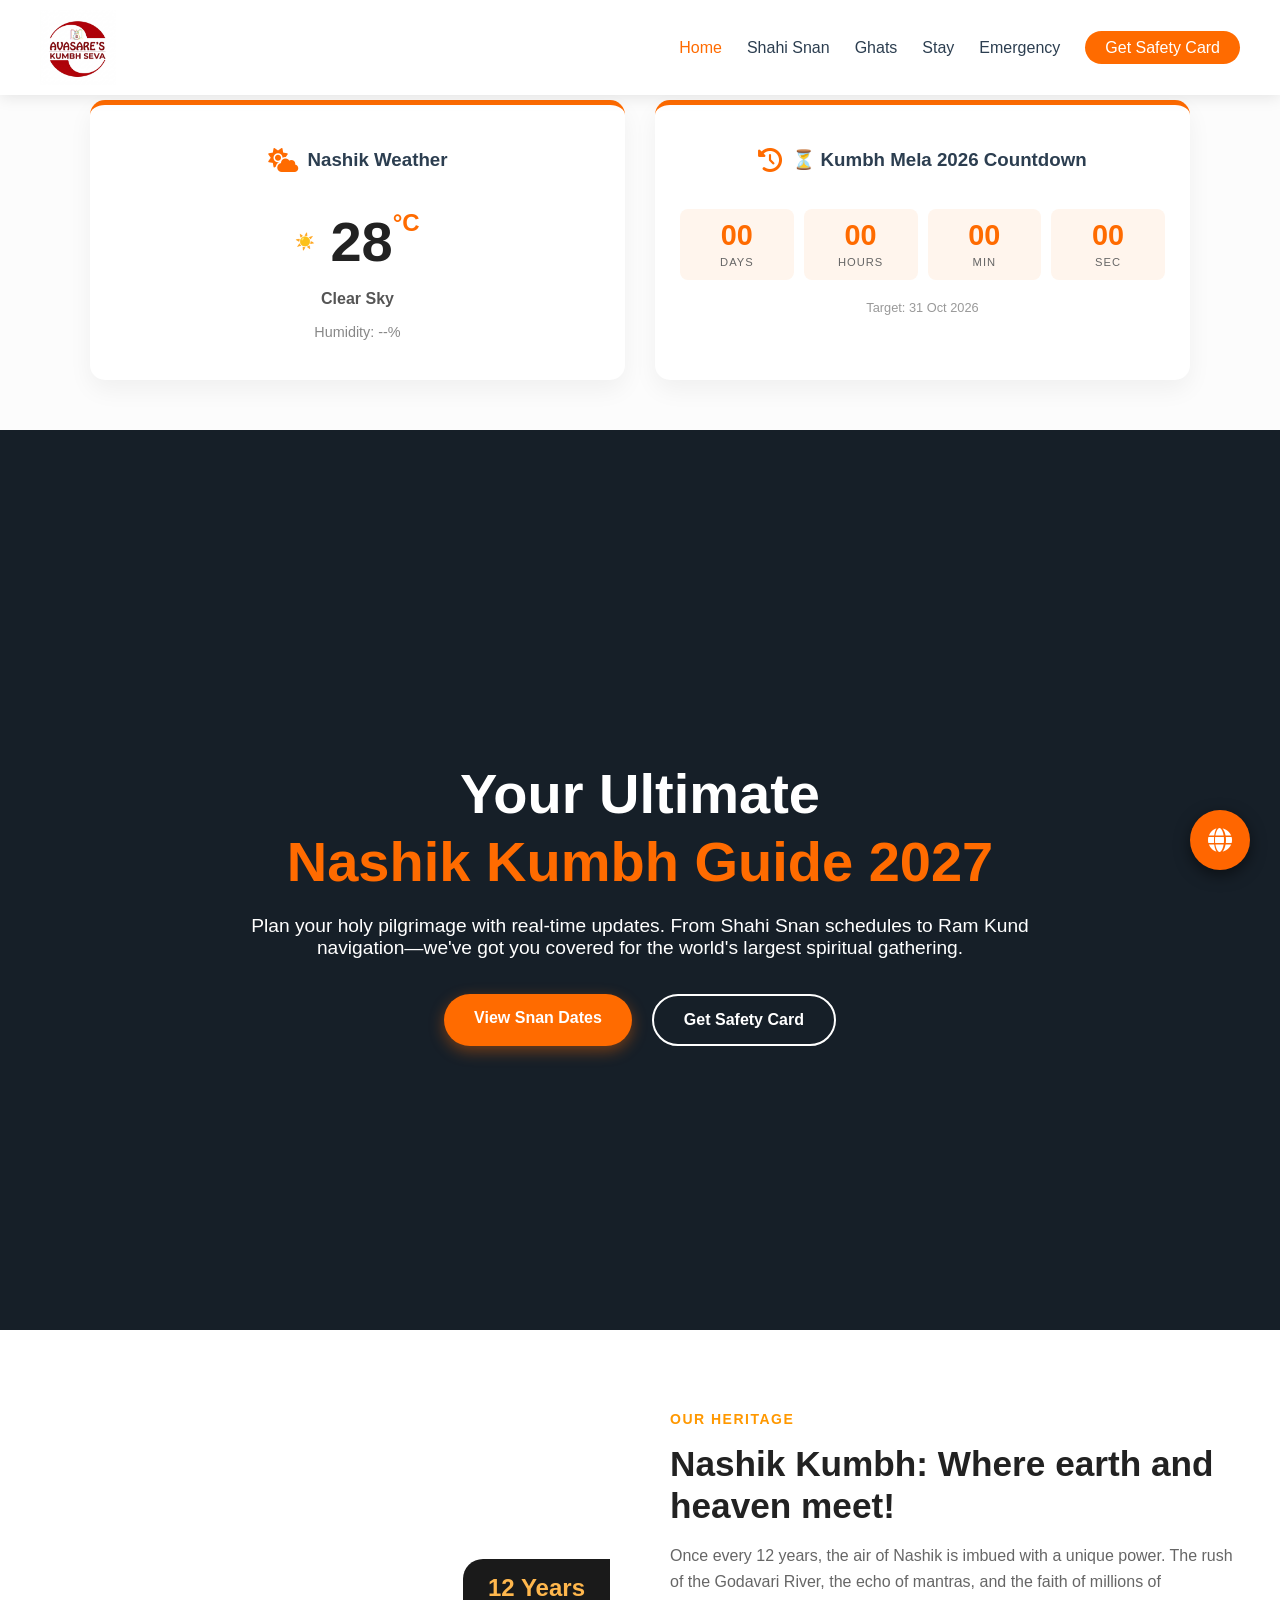
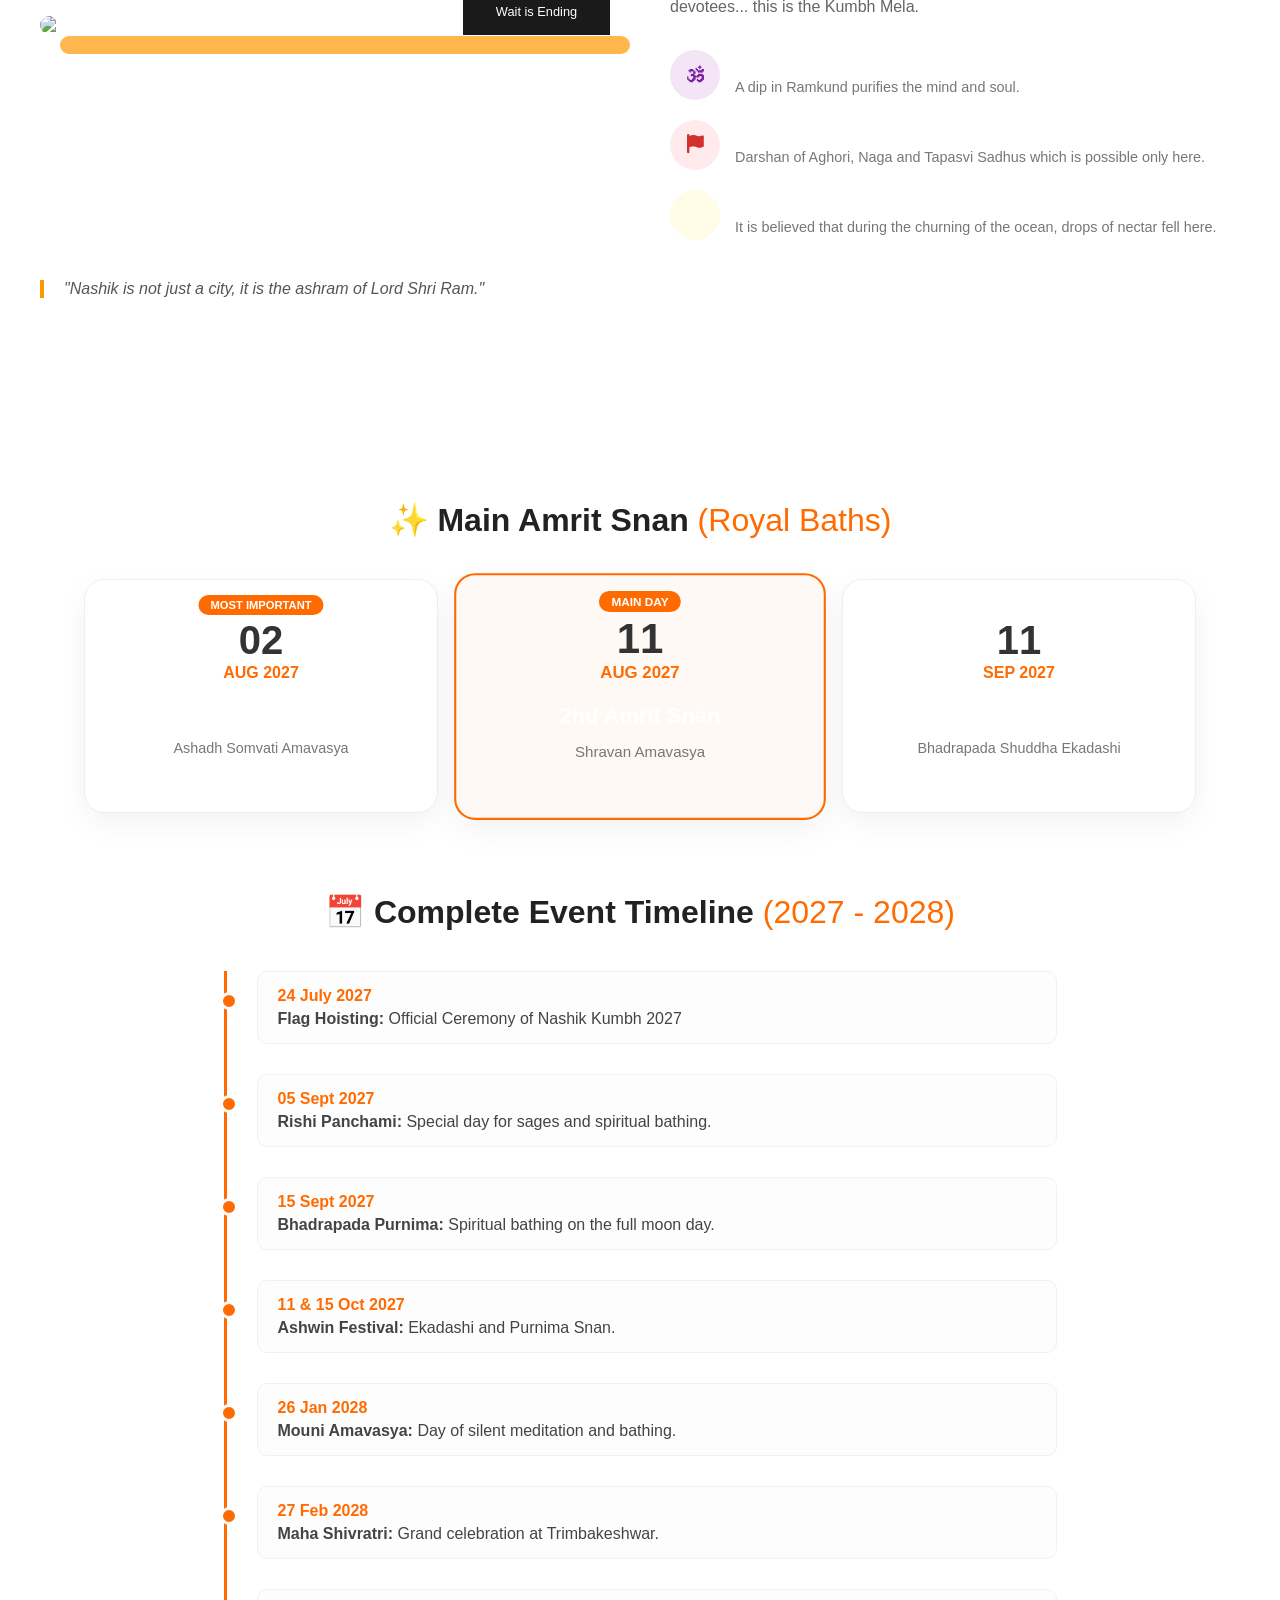
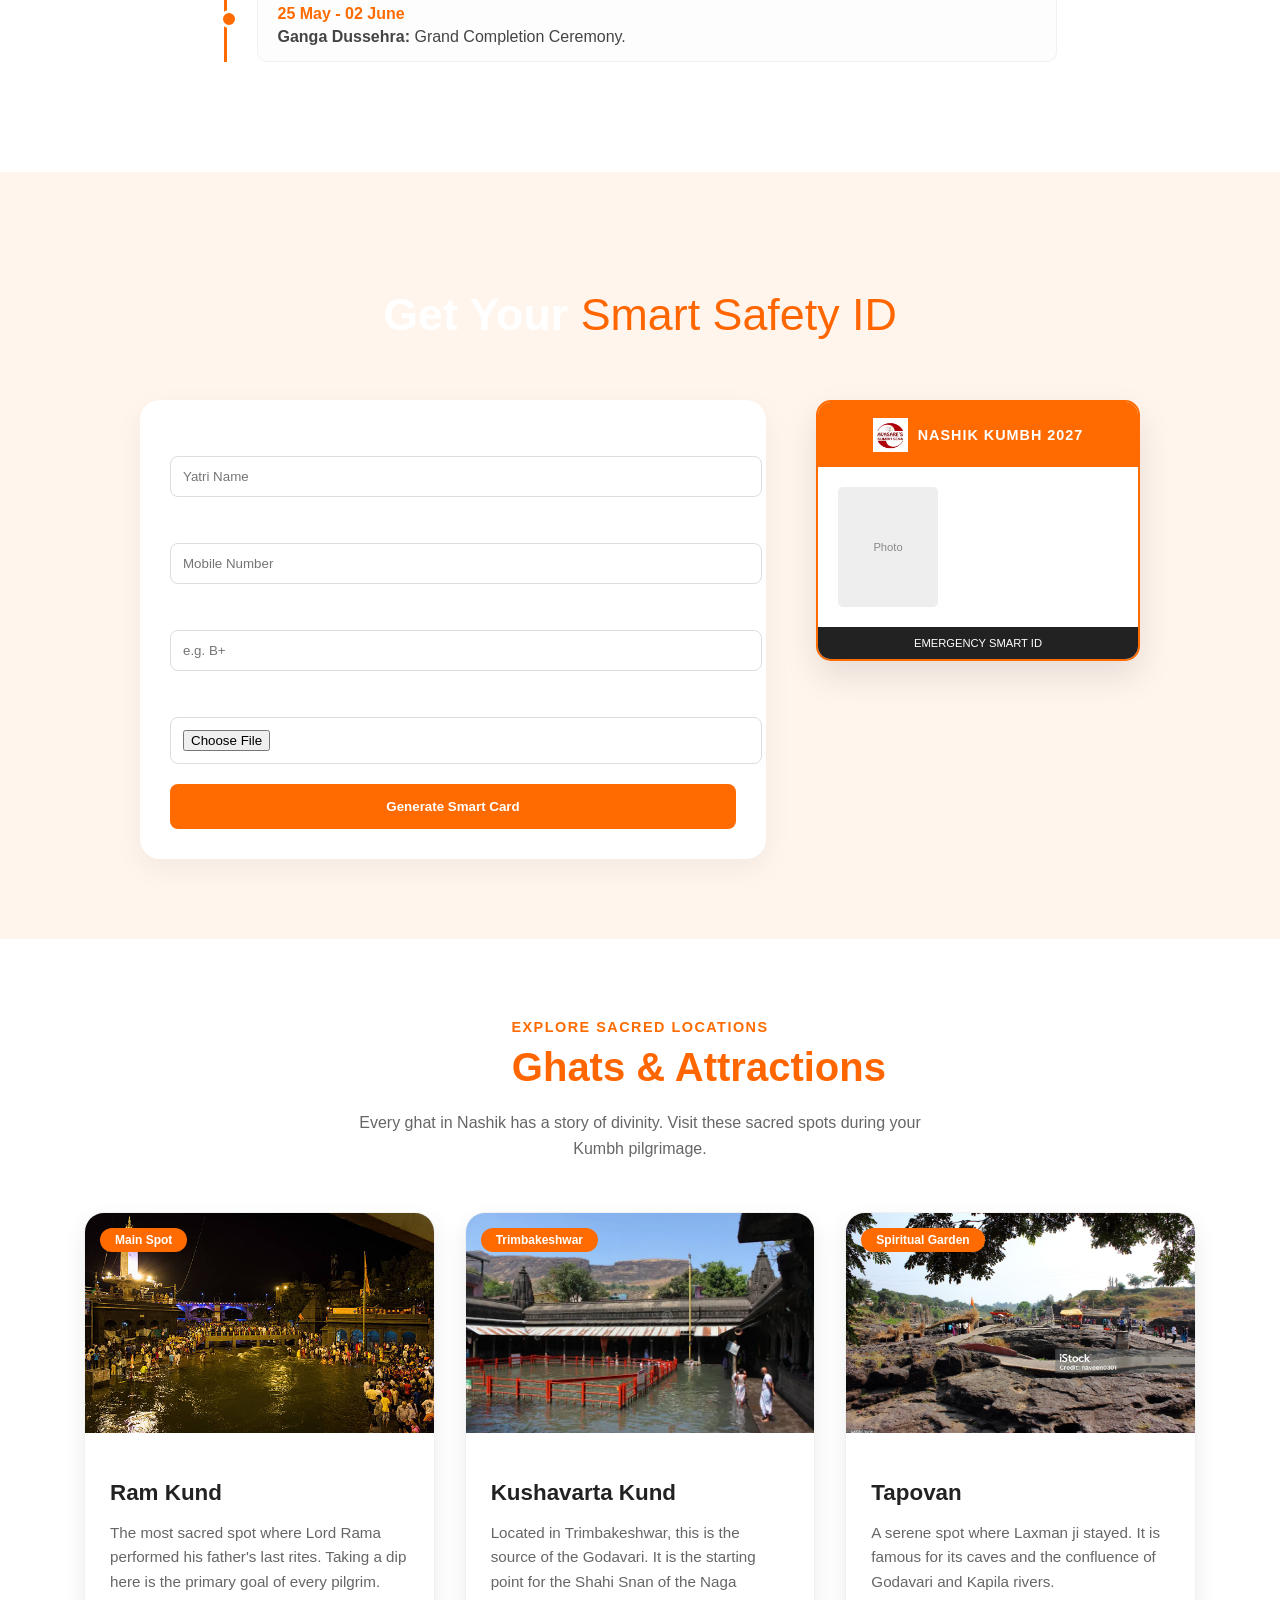
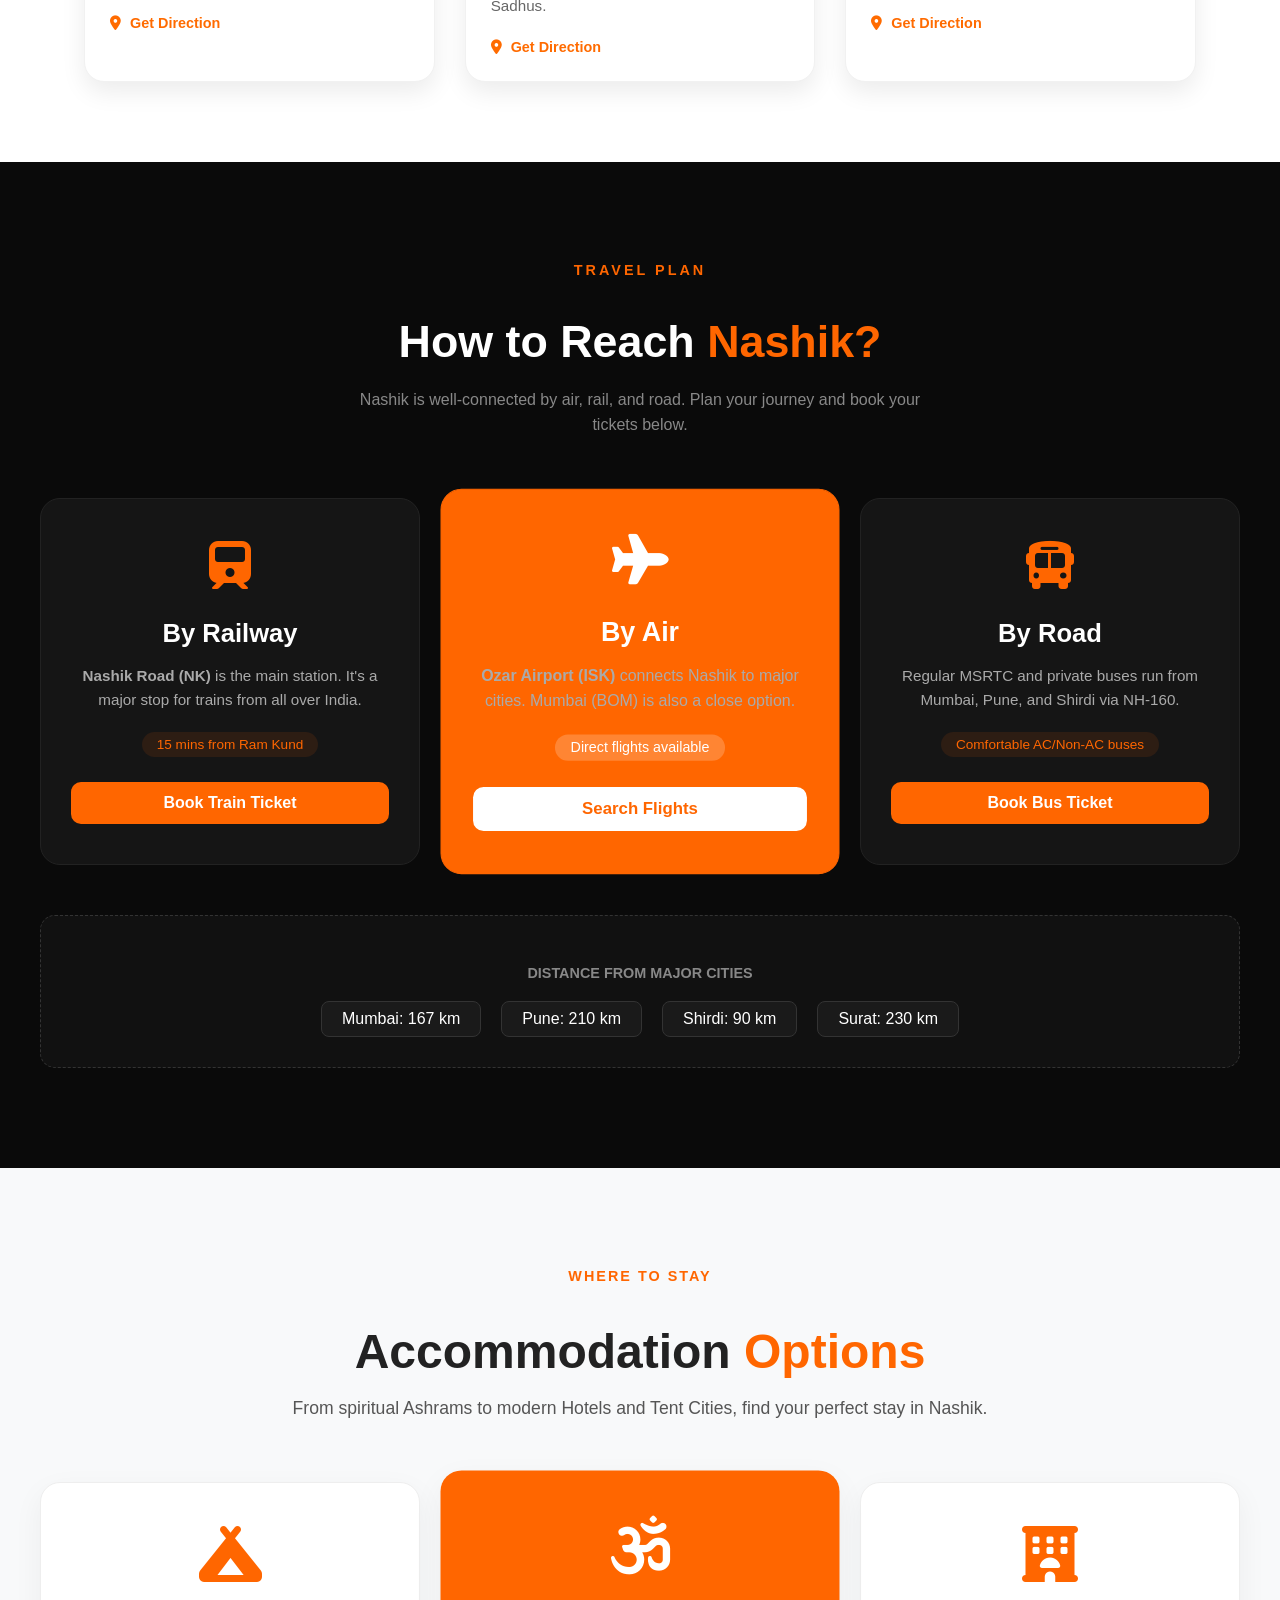
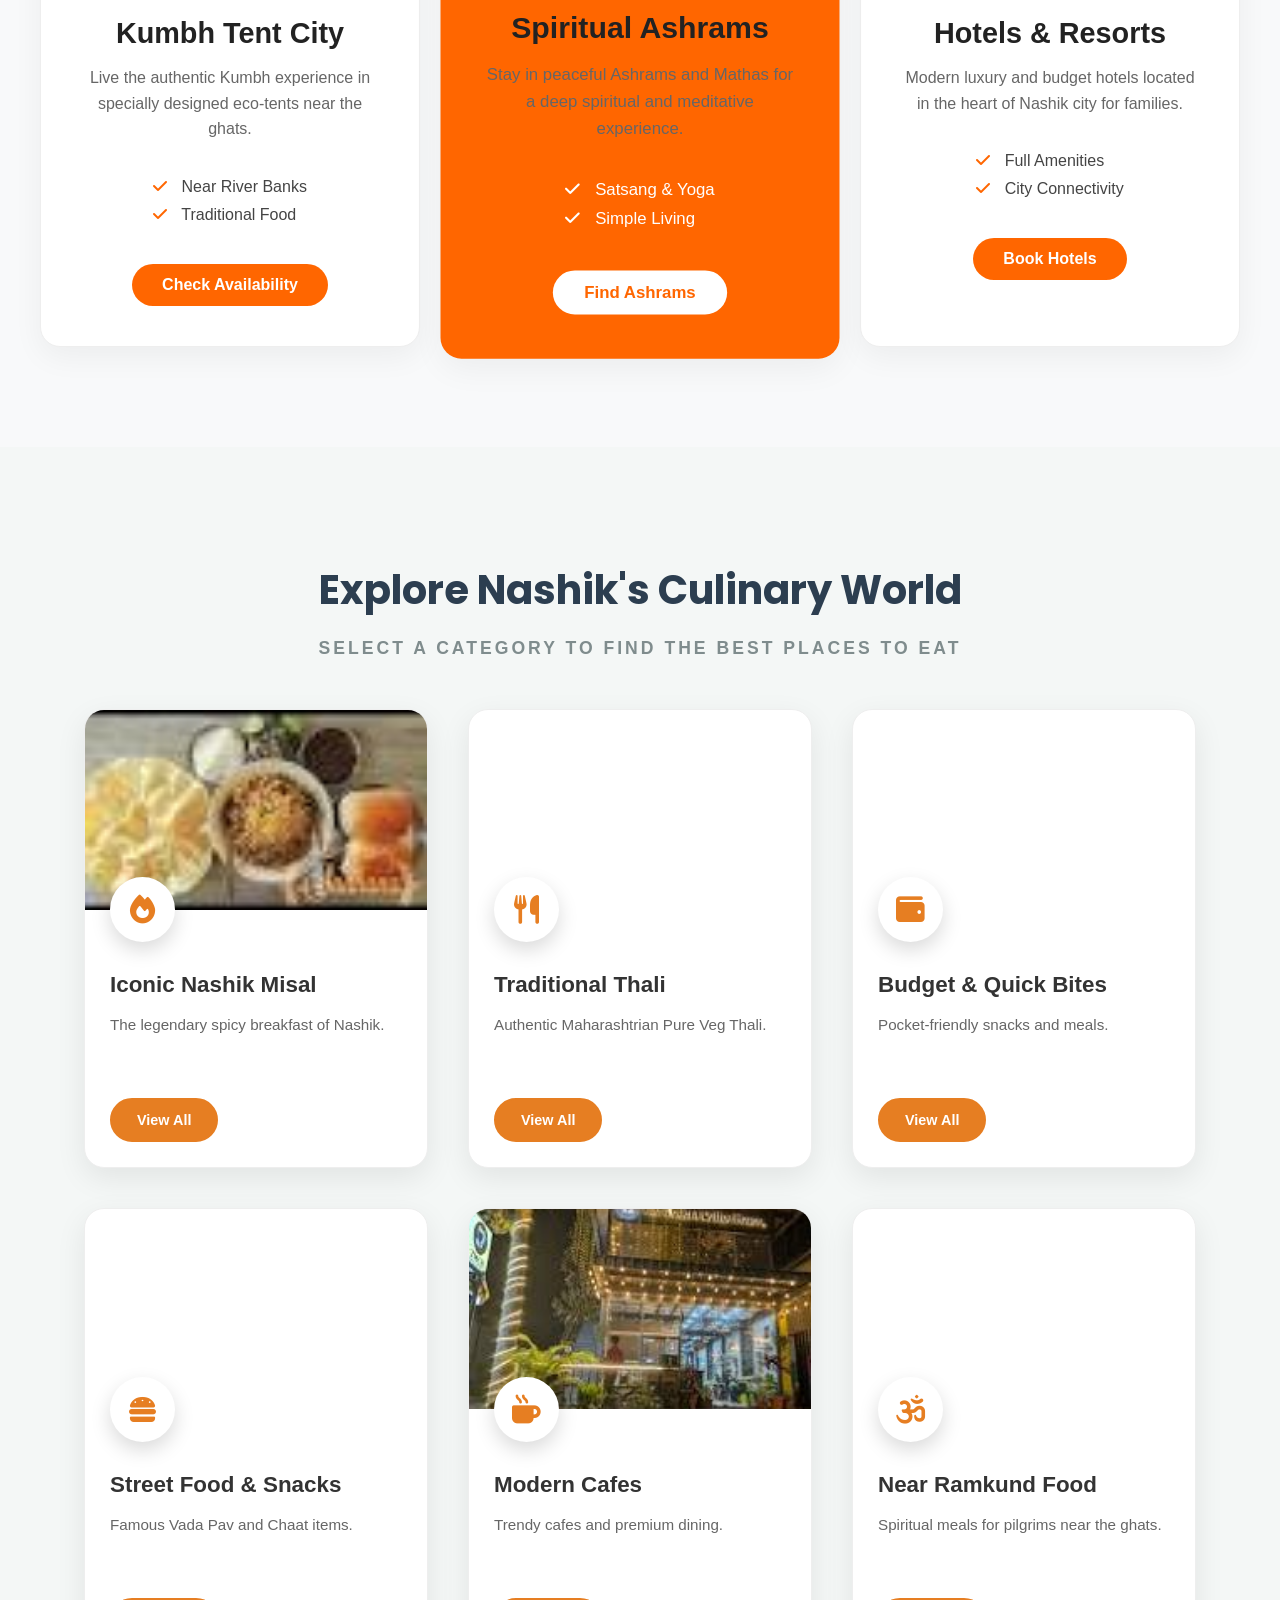
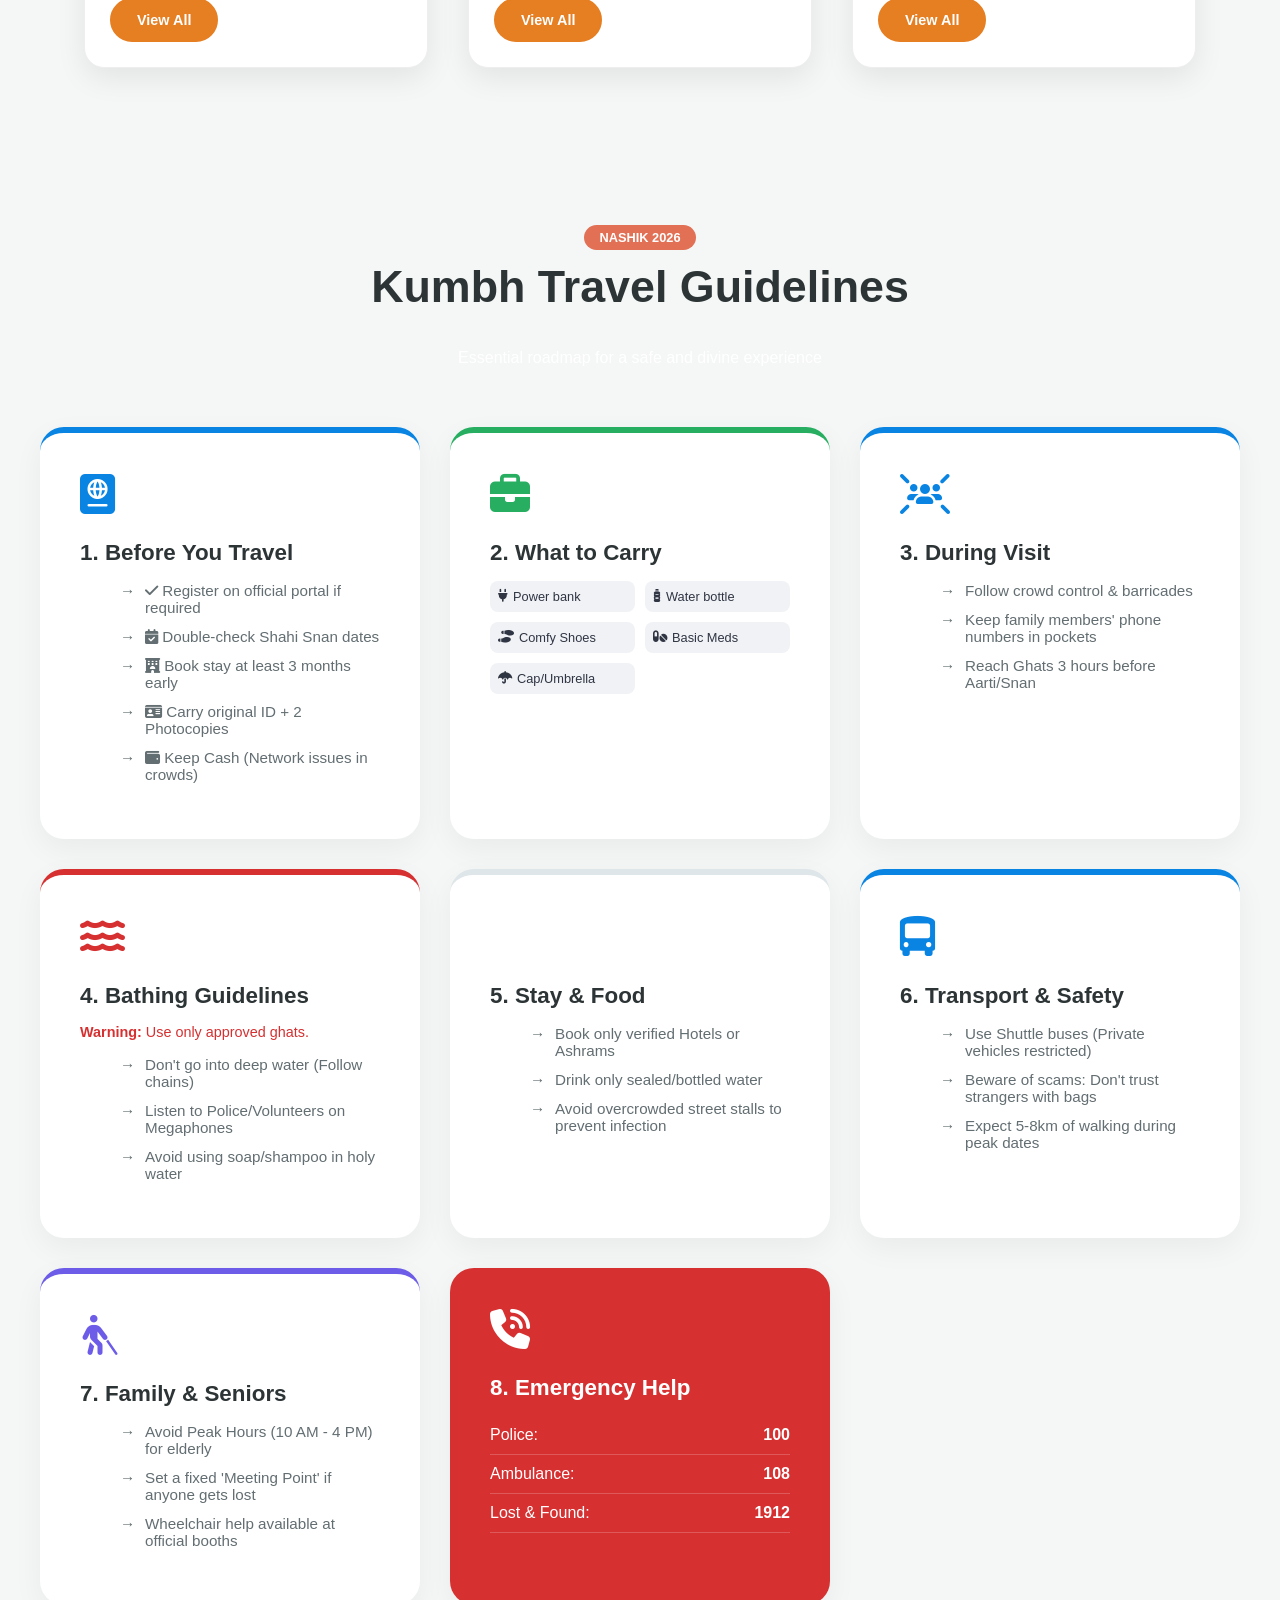
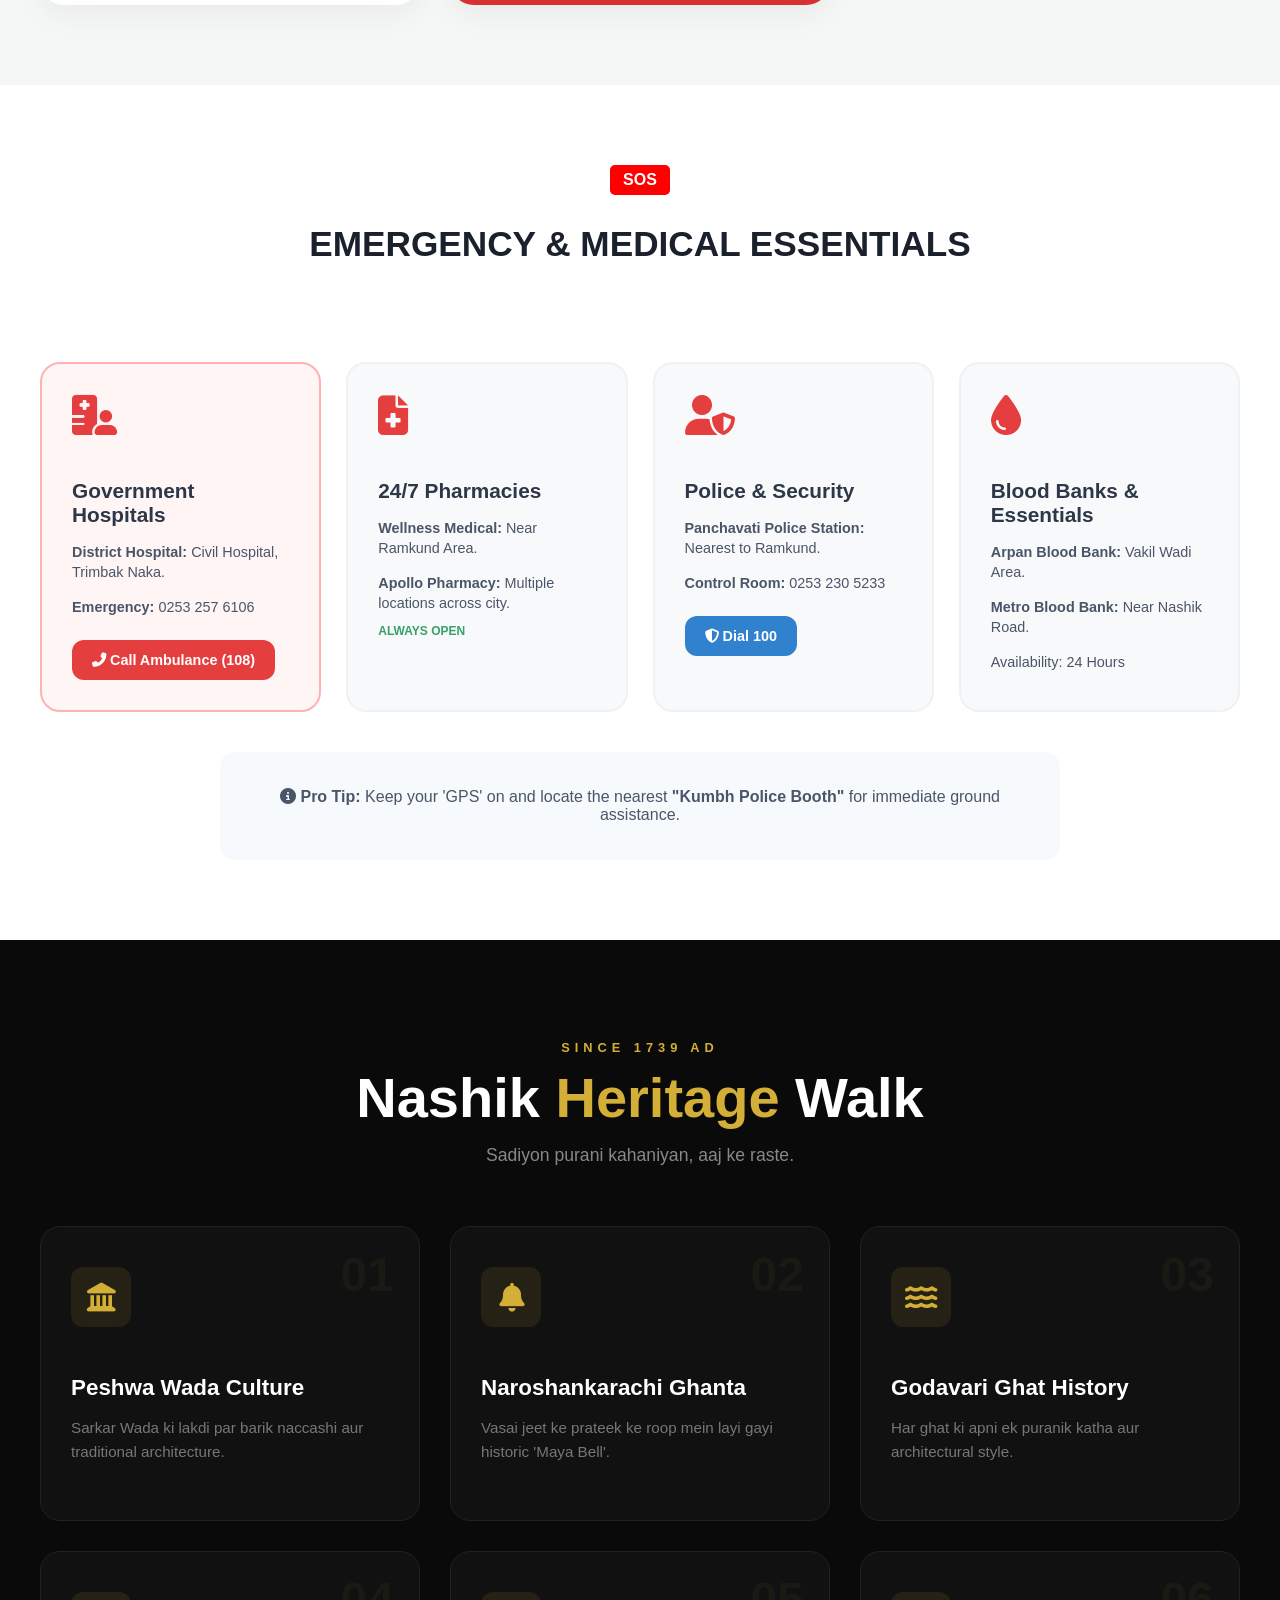
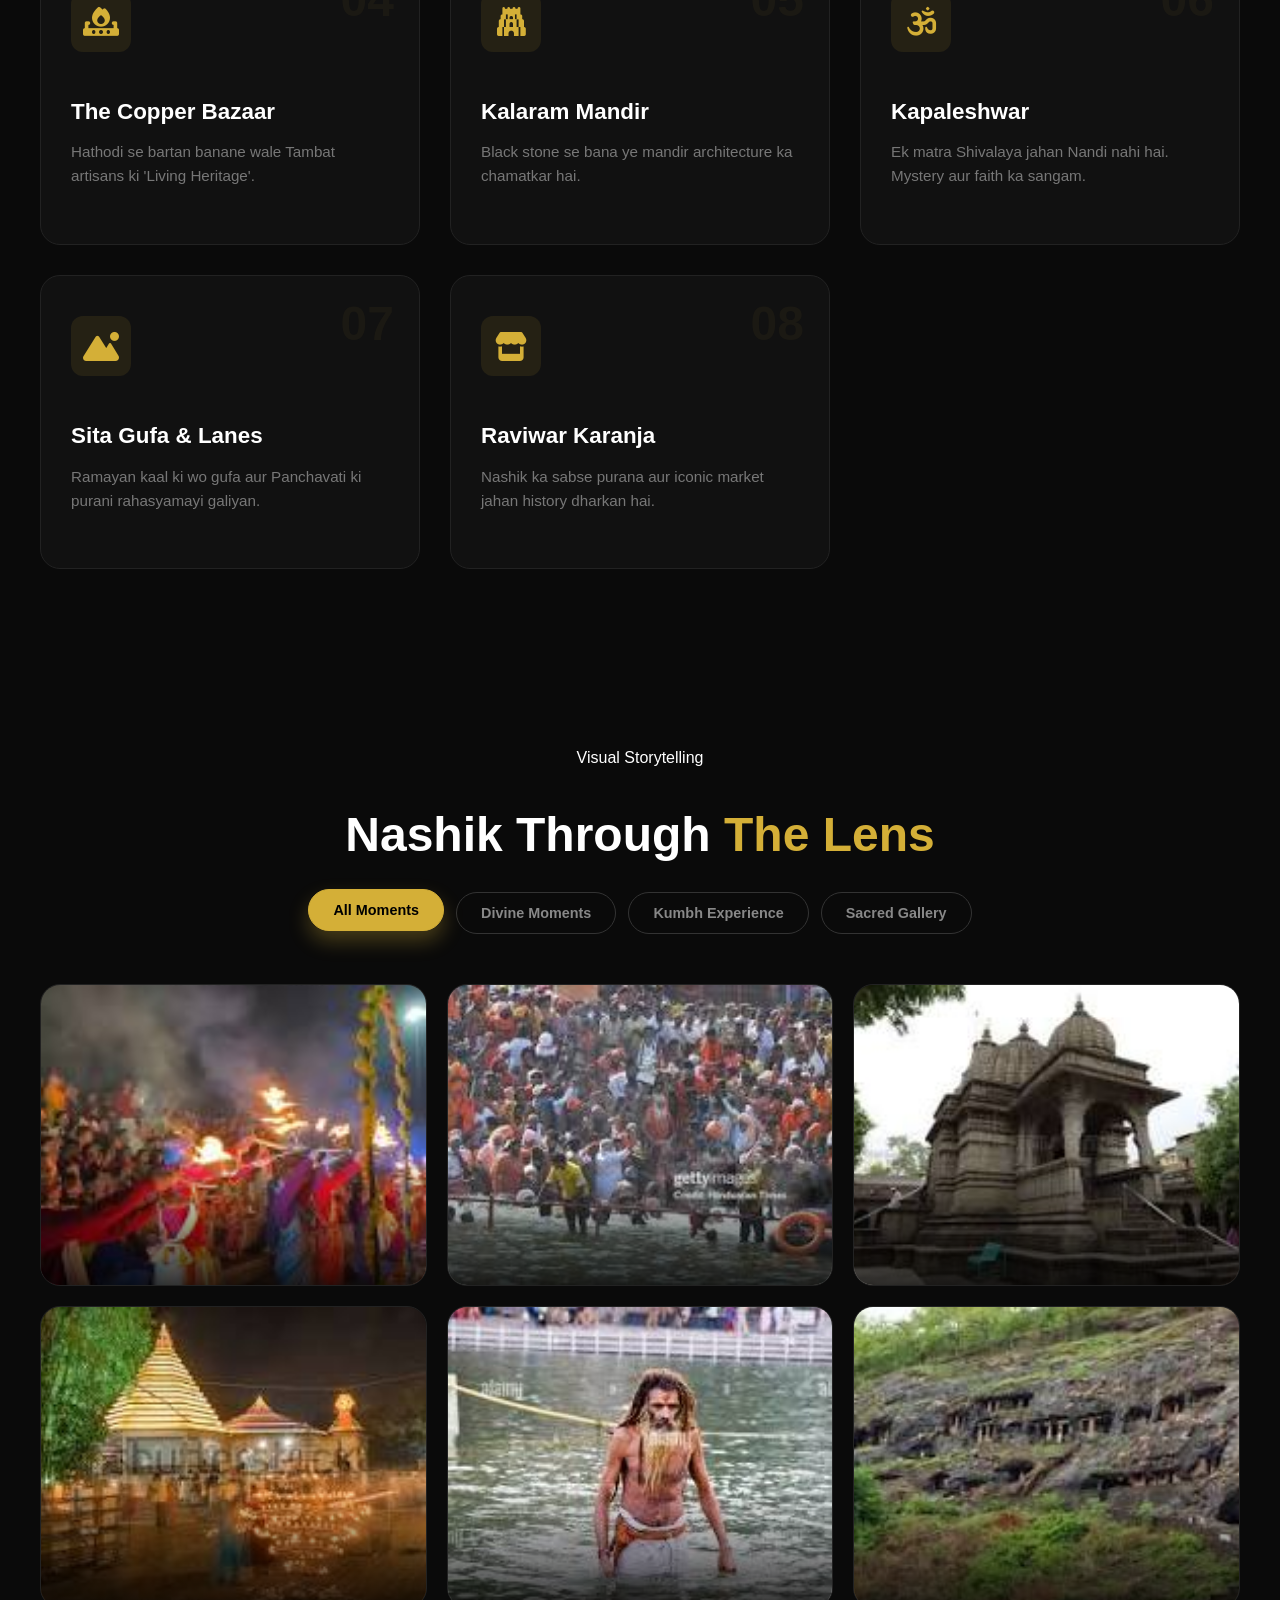
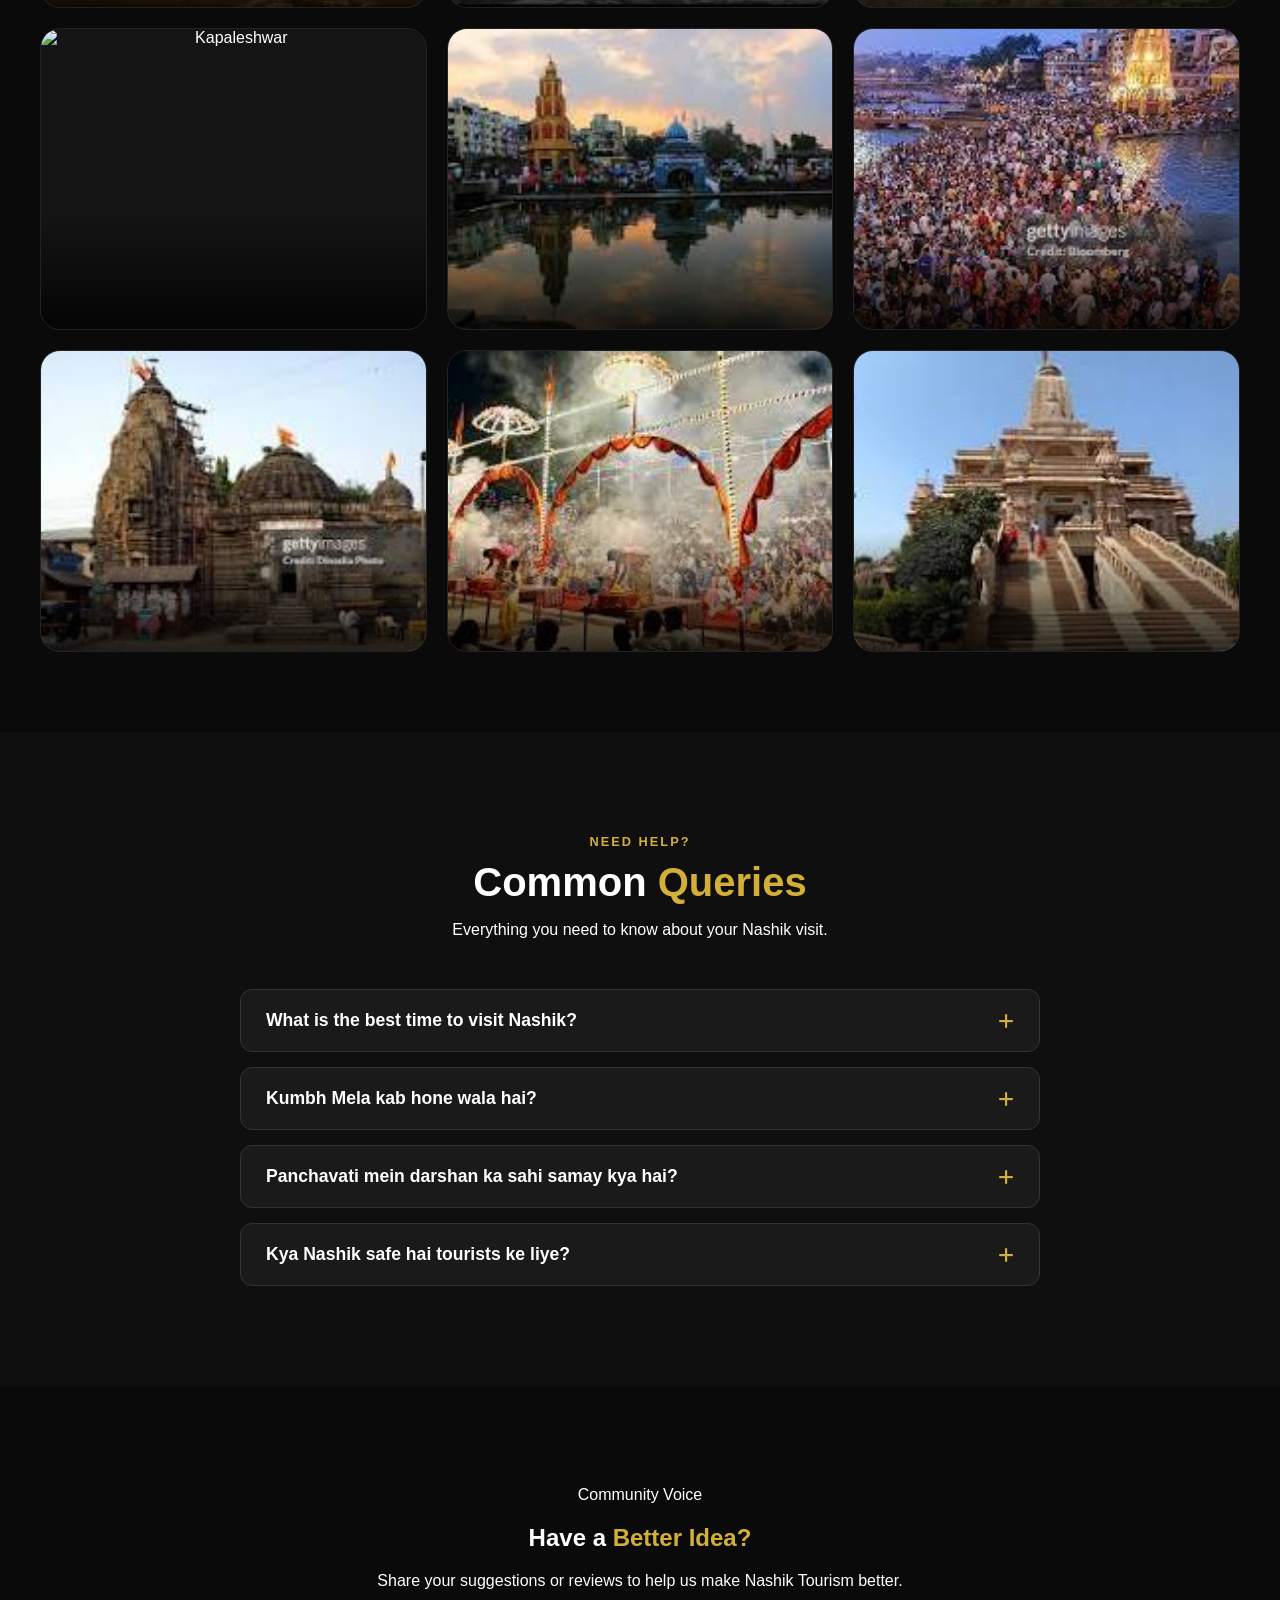
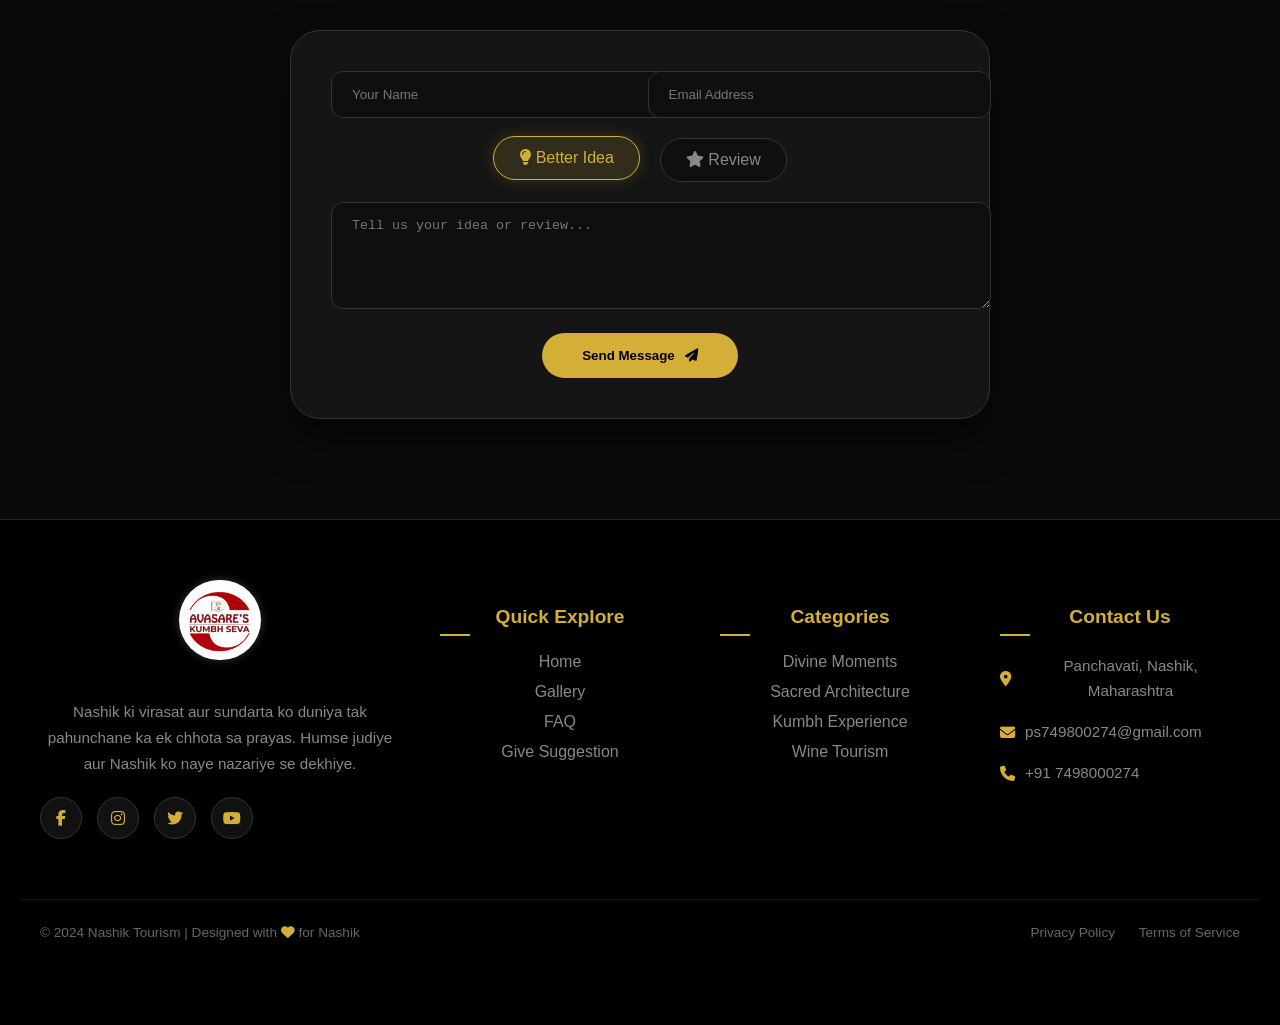
==== commit ef900514: "update" ====
--- a/index.html
+++ b/index.html
@@ -100,7 +100,7 @@
 <section class="hero" id="home">
     <div class="hero-overlay"></div>
     <div class="hero-content">
-        <h1 class="fade-in">Your Ultimate <br><span>Nashik Kumbh Guide 2026</span></h1>
+        <h1 class="fade-in">Your Ultimate <br><span>Nashik Kumbh Guide 2027</span></h1>
         
         <p class="fade-in-delay">
             Plan your holy pilgrimage with real-time updates. From Shahi Snan schedules 
--- a/style.css
+++ b/style.css
@@ -2341,5 +2341,4 @@
 
 
 
-
 #google_translate_element { display: none; }
--- a/style.css
+++ b/style.css
@@ -2341,5 +2341,4 @@
 
 
 
-
 #google_translate_element { display: none; }
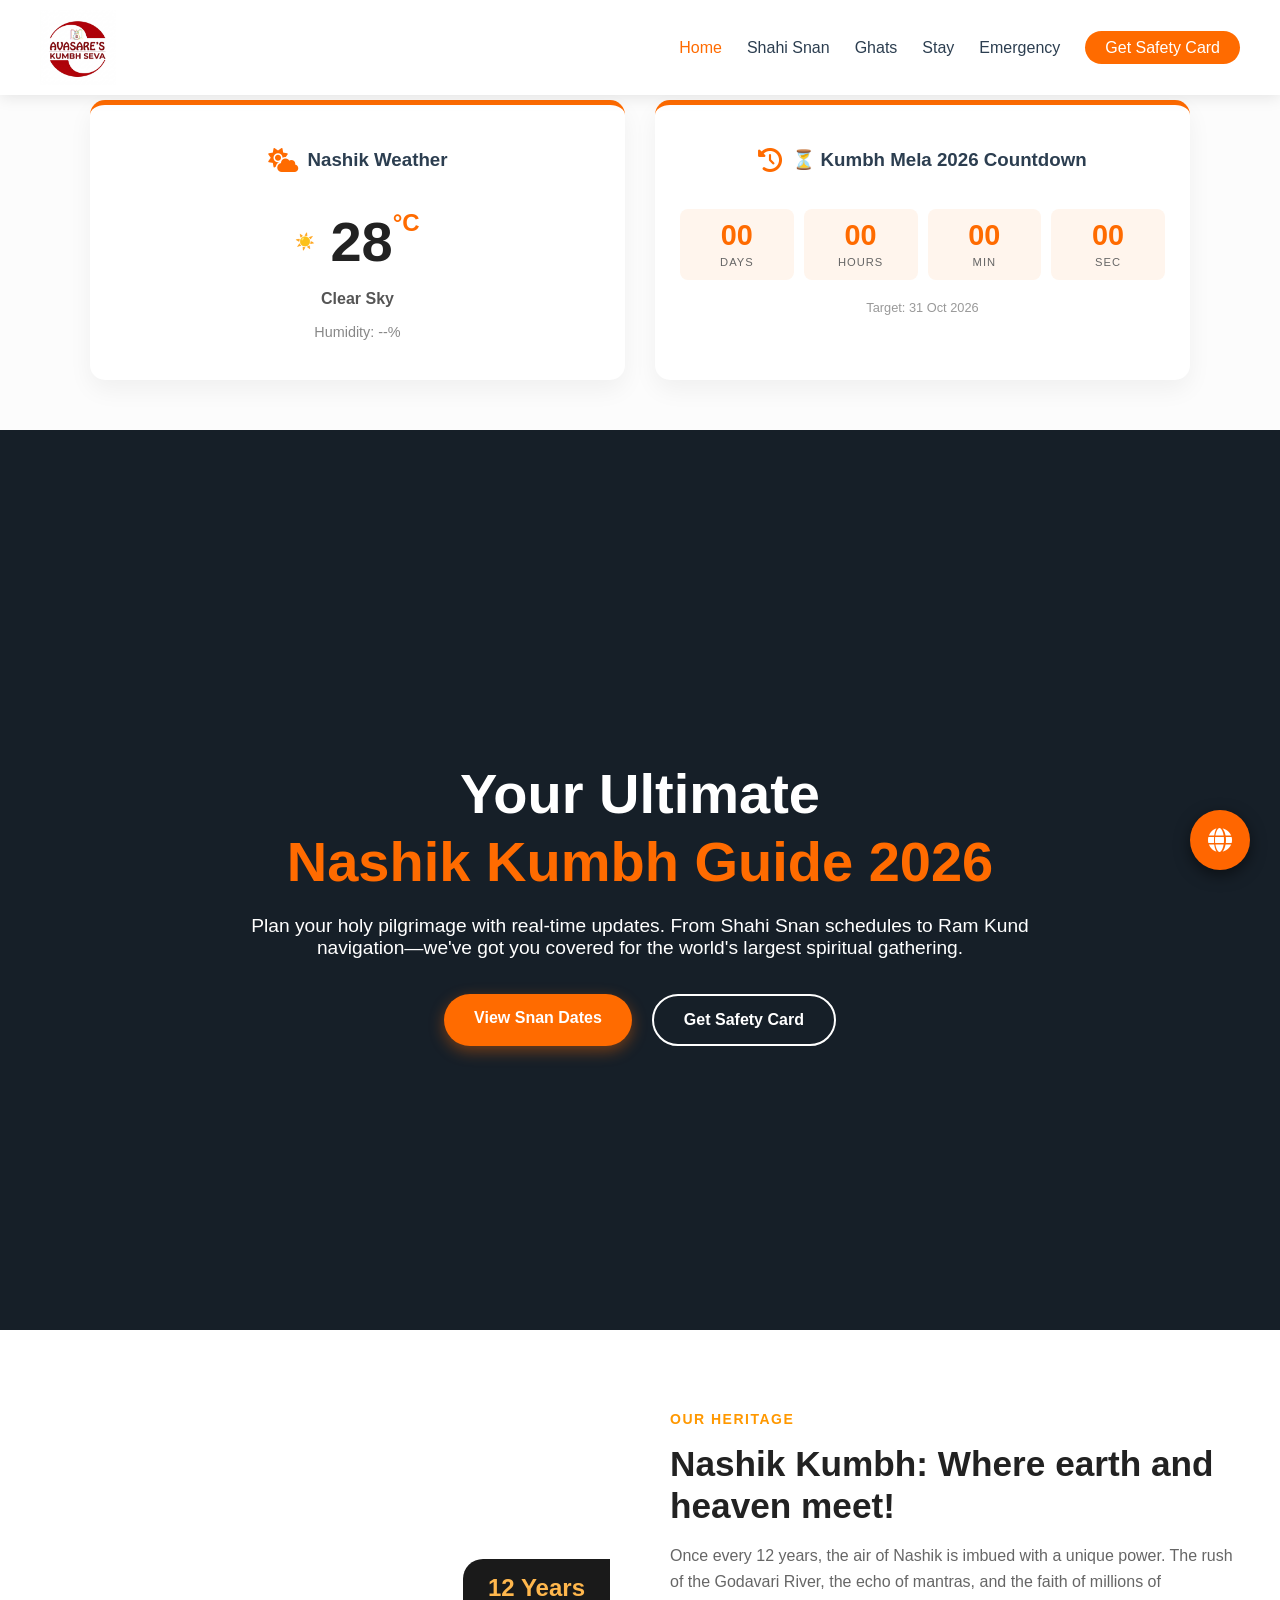
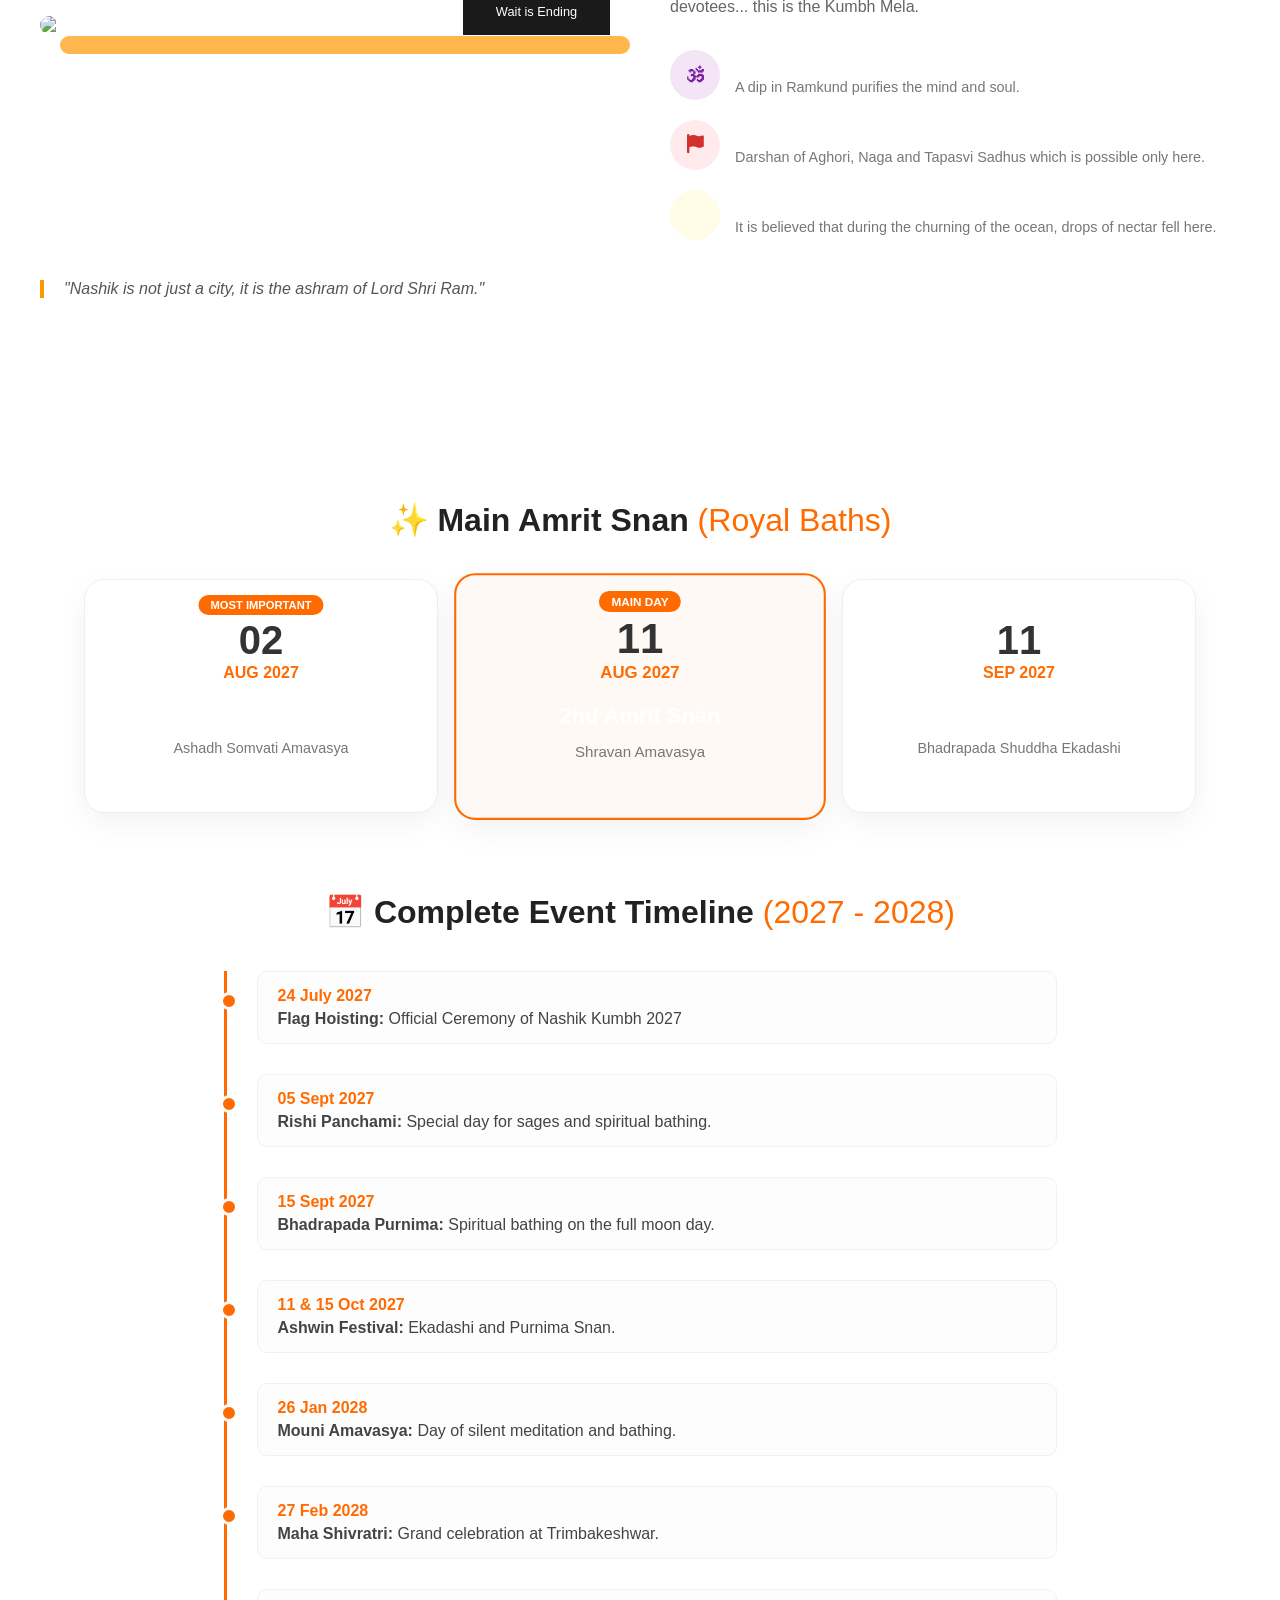
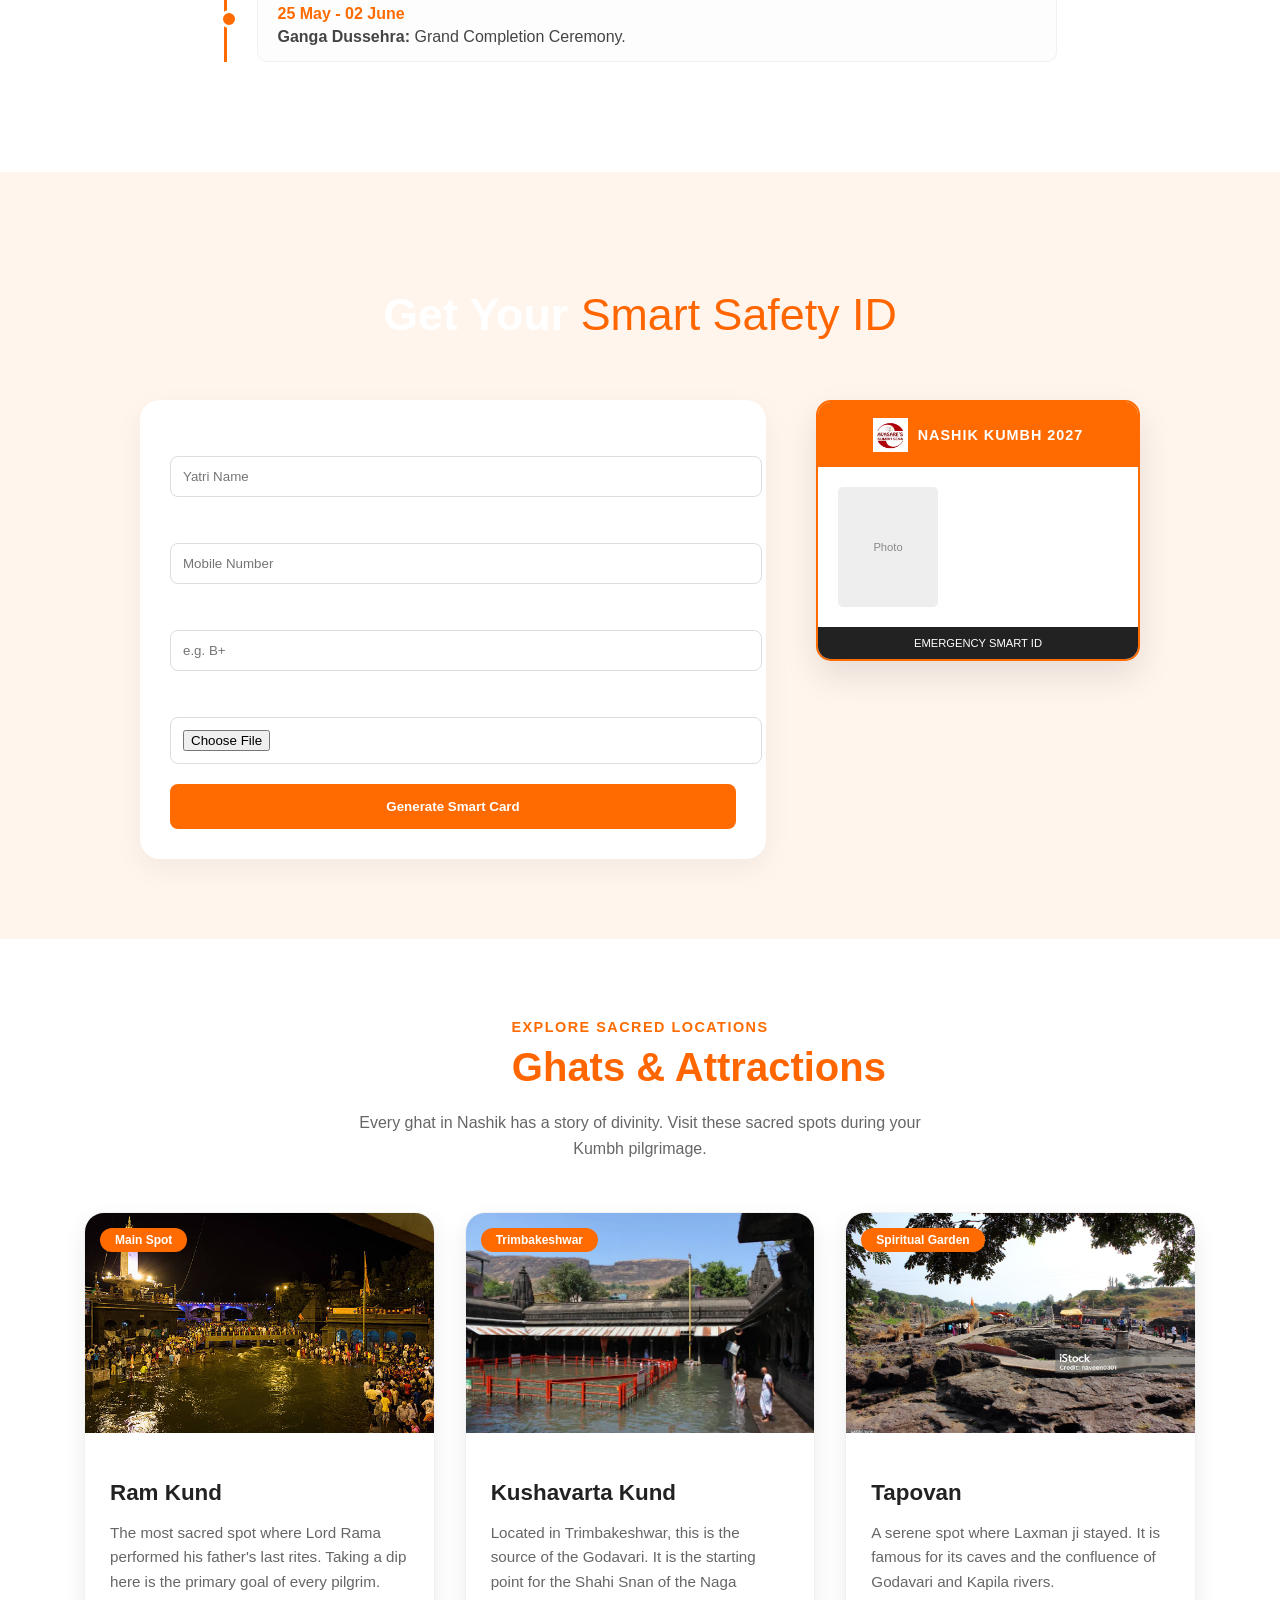
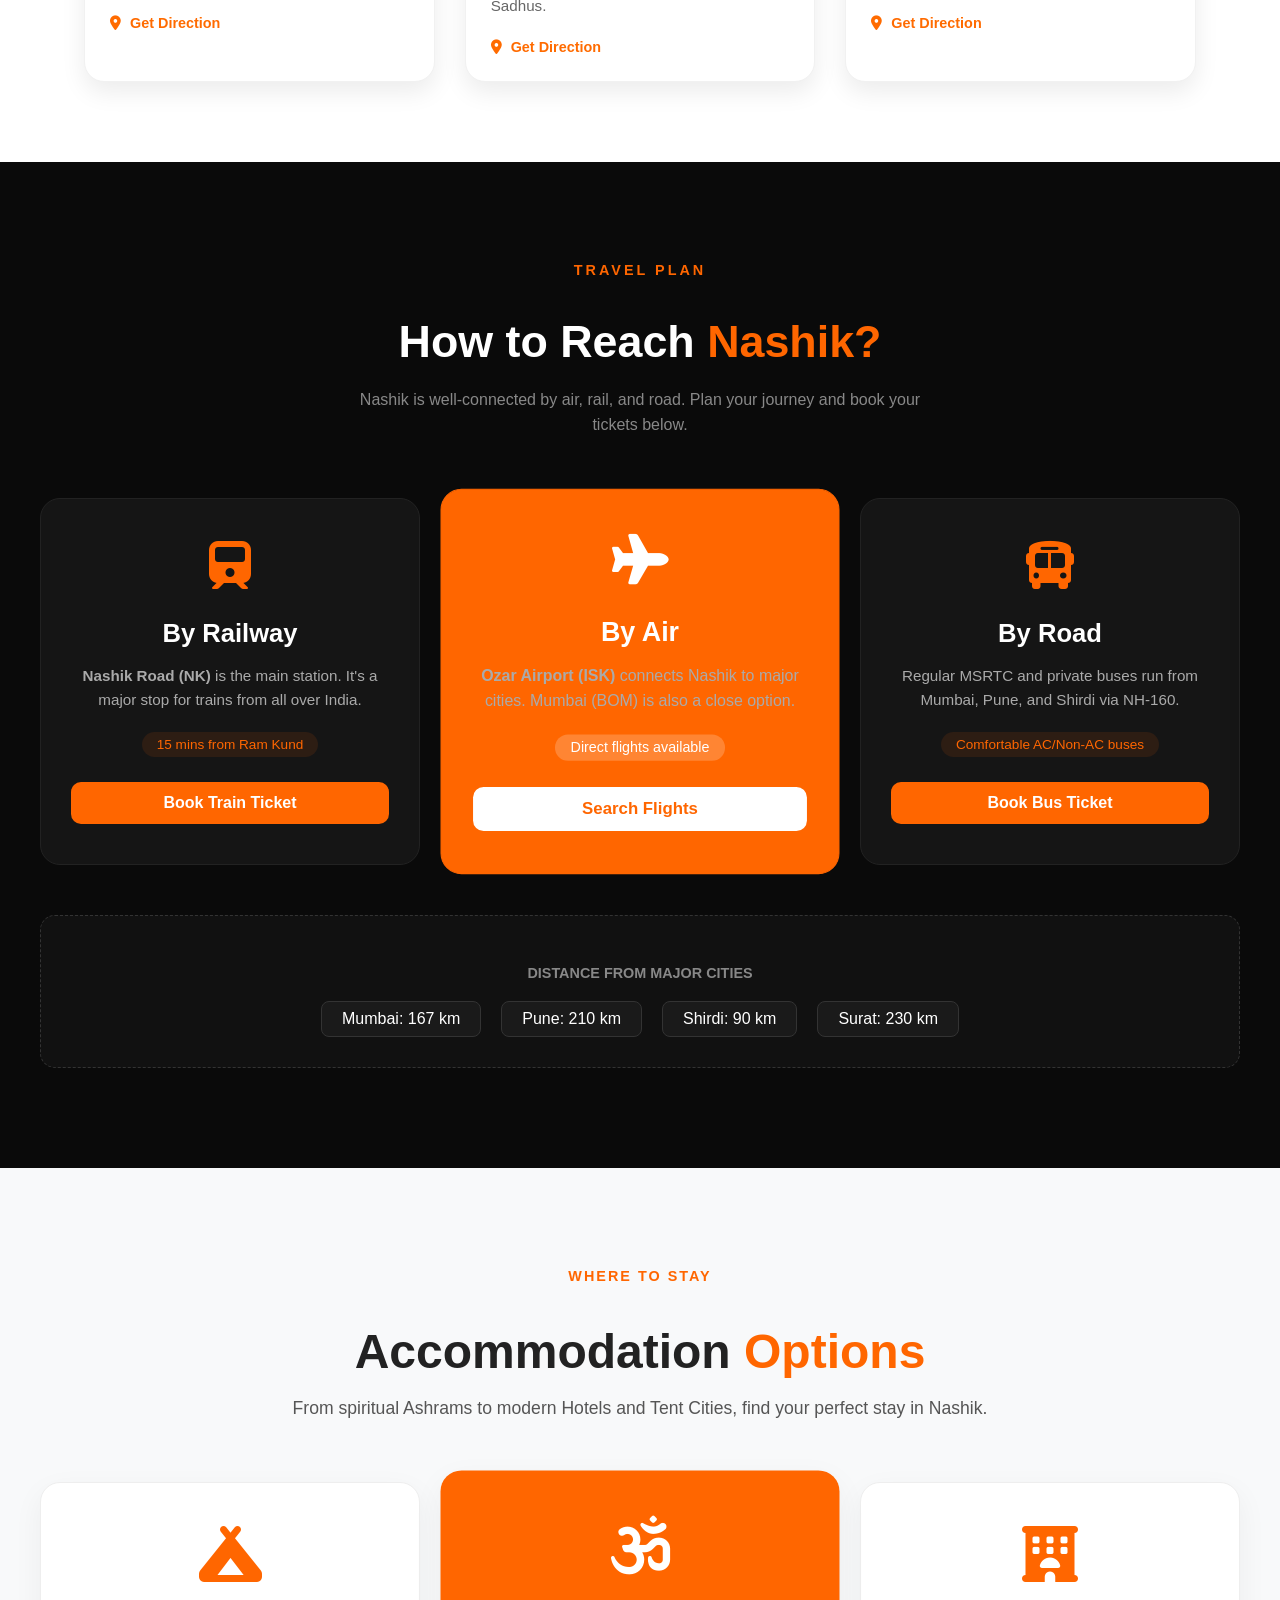
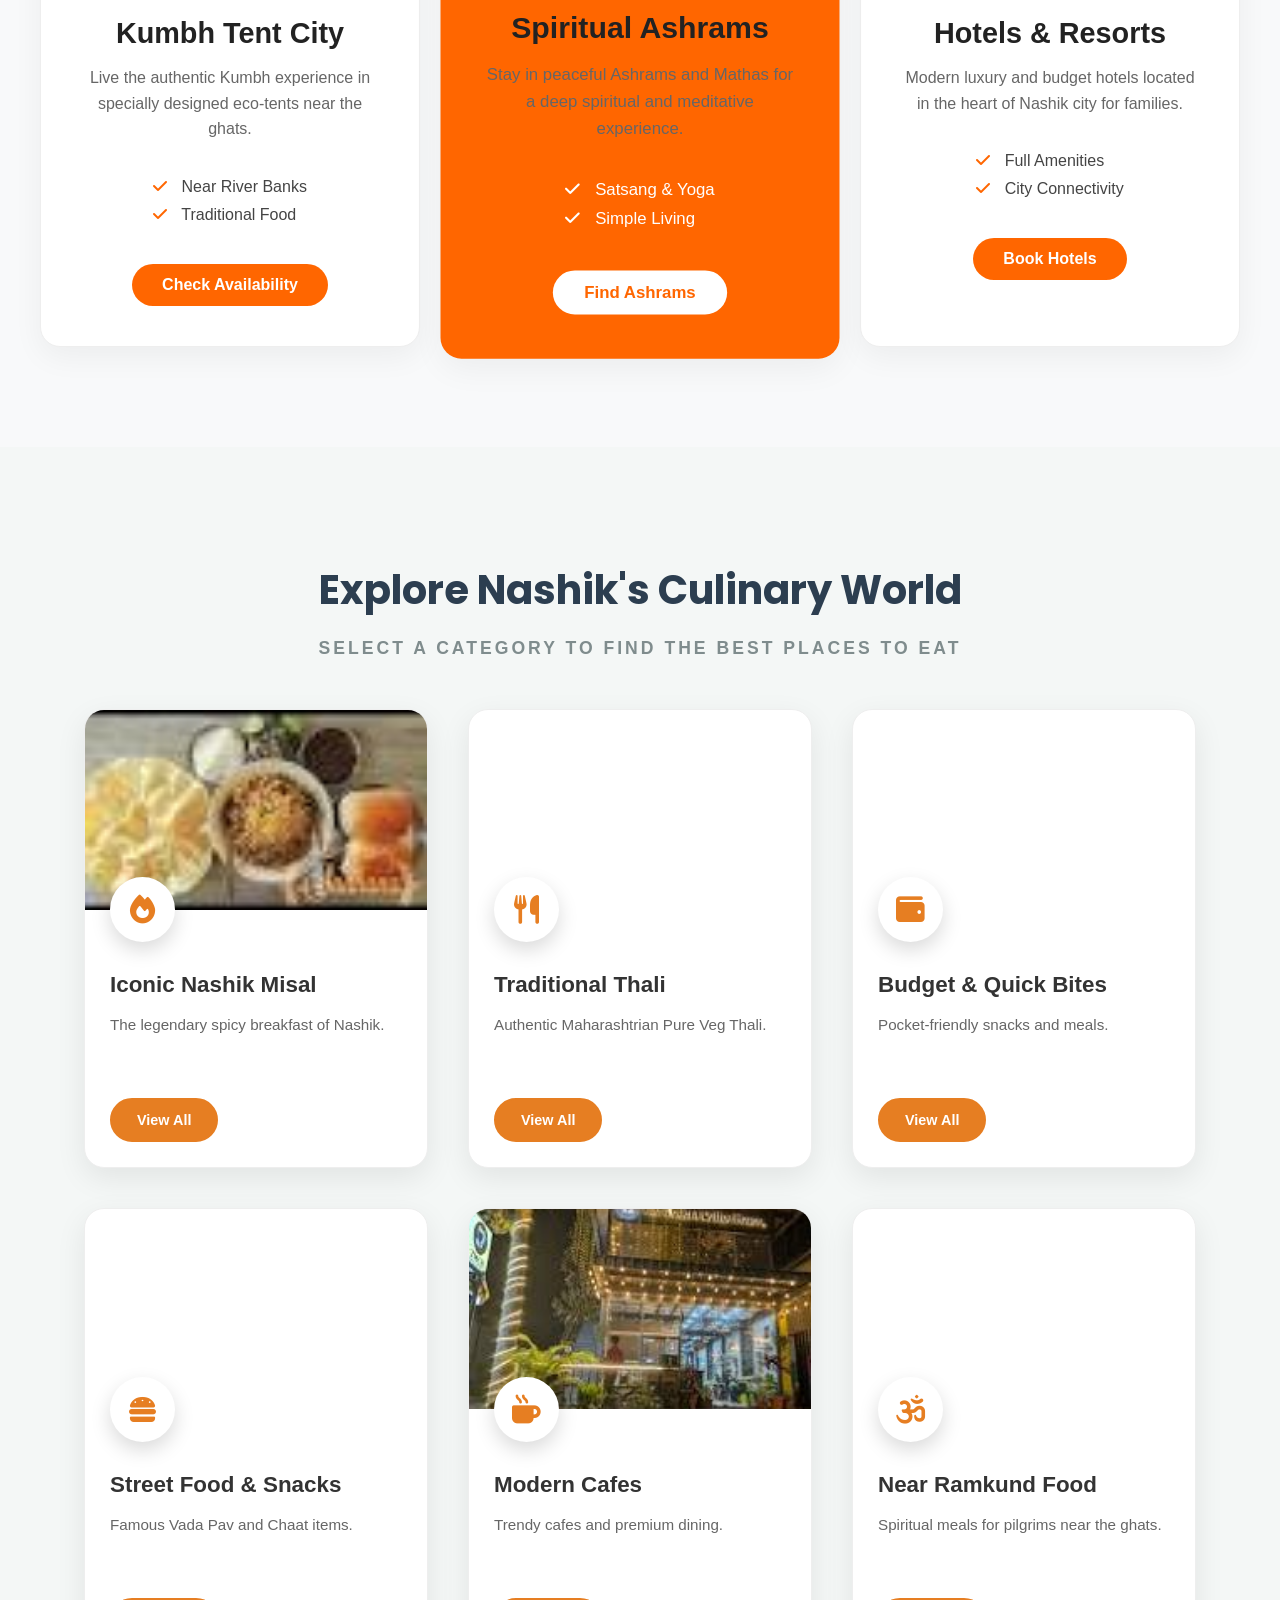
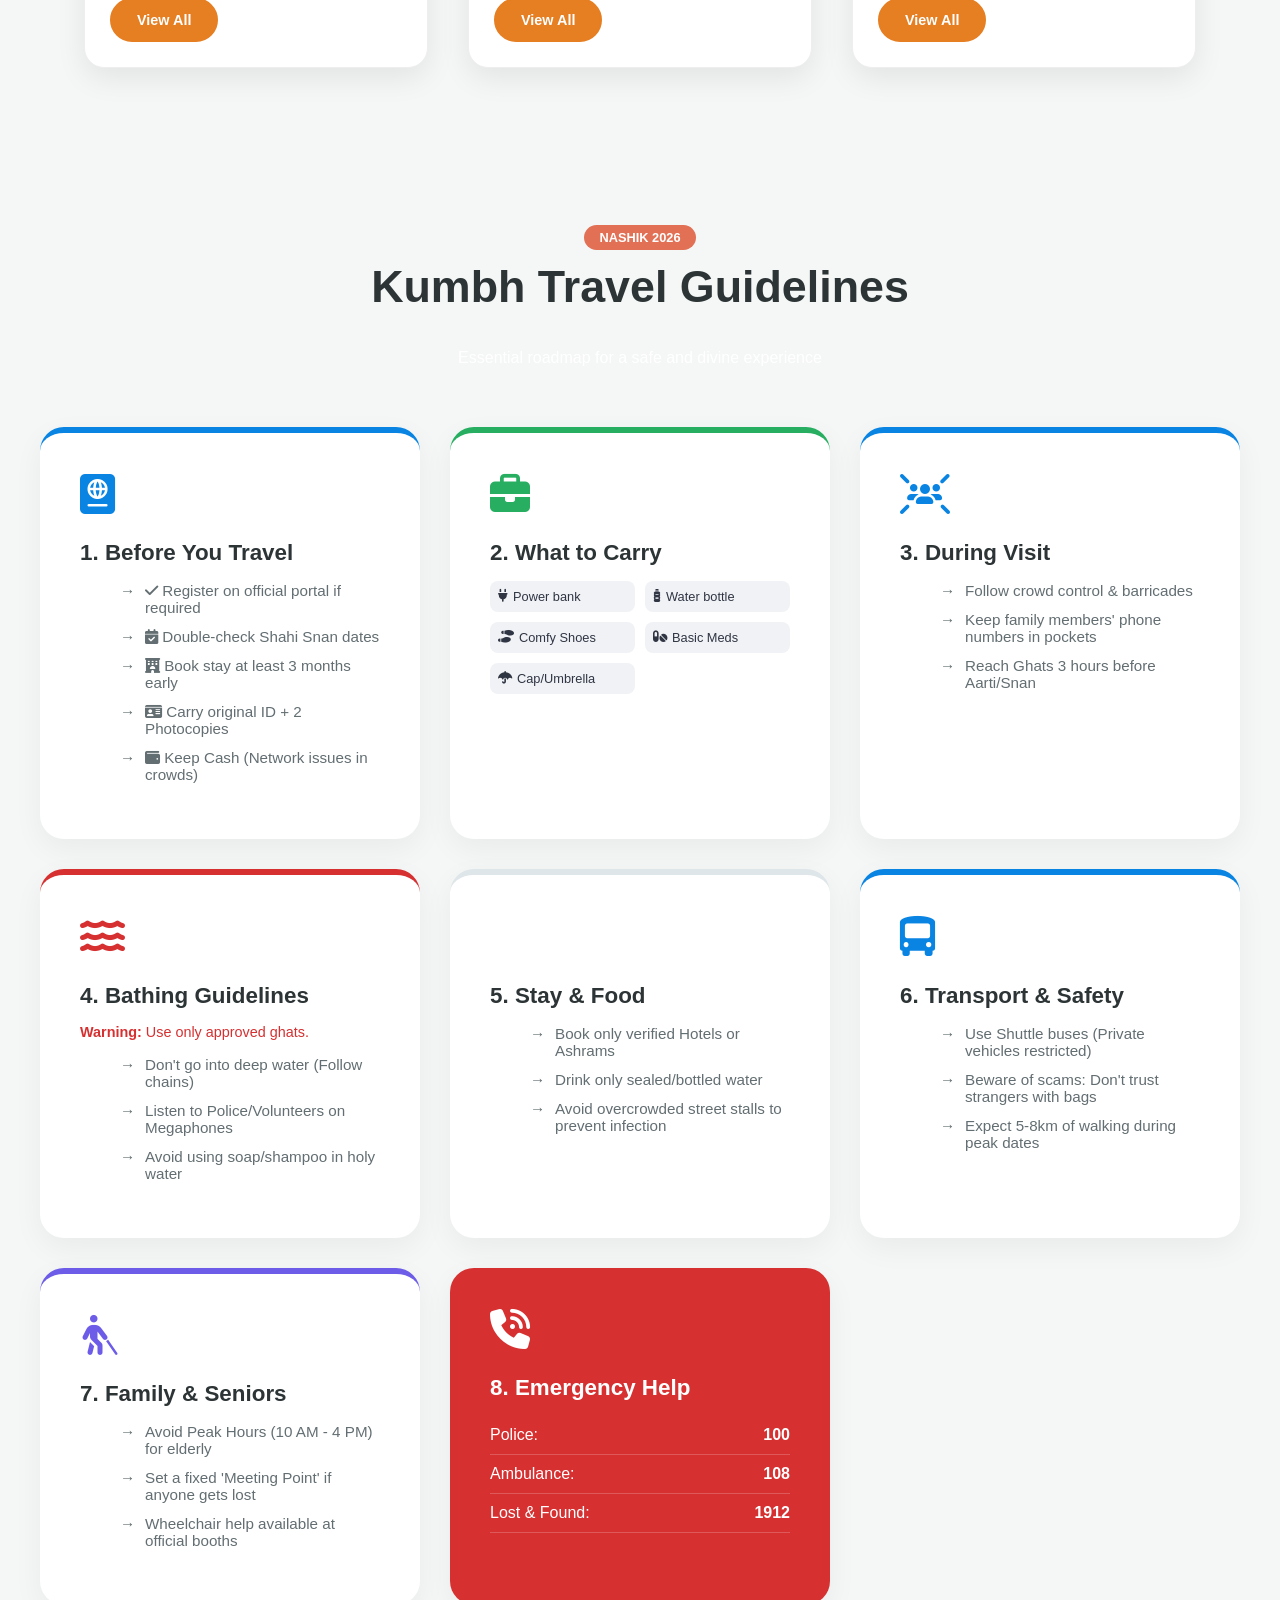
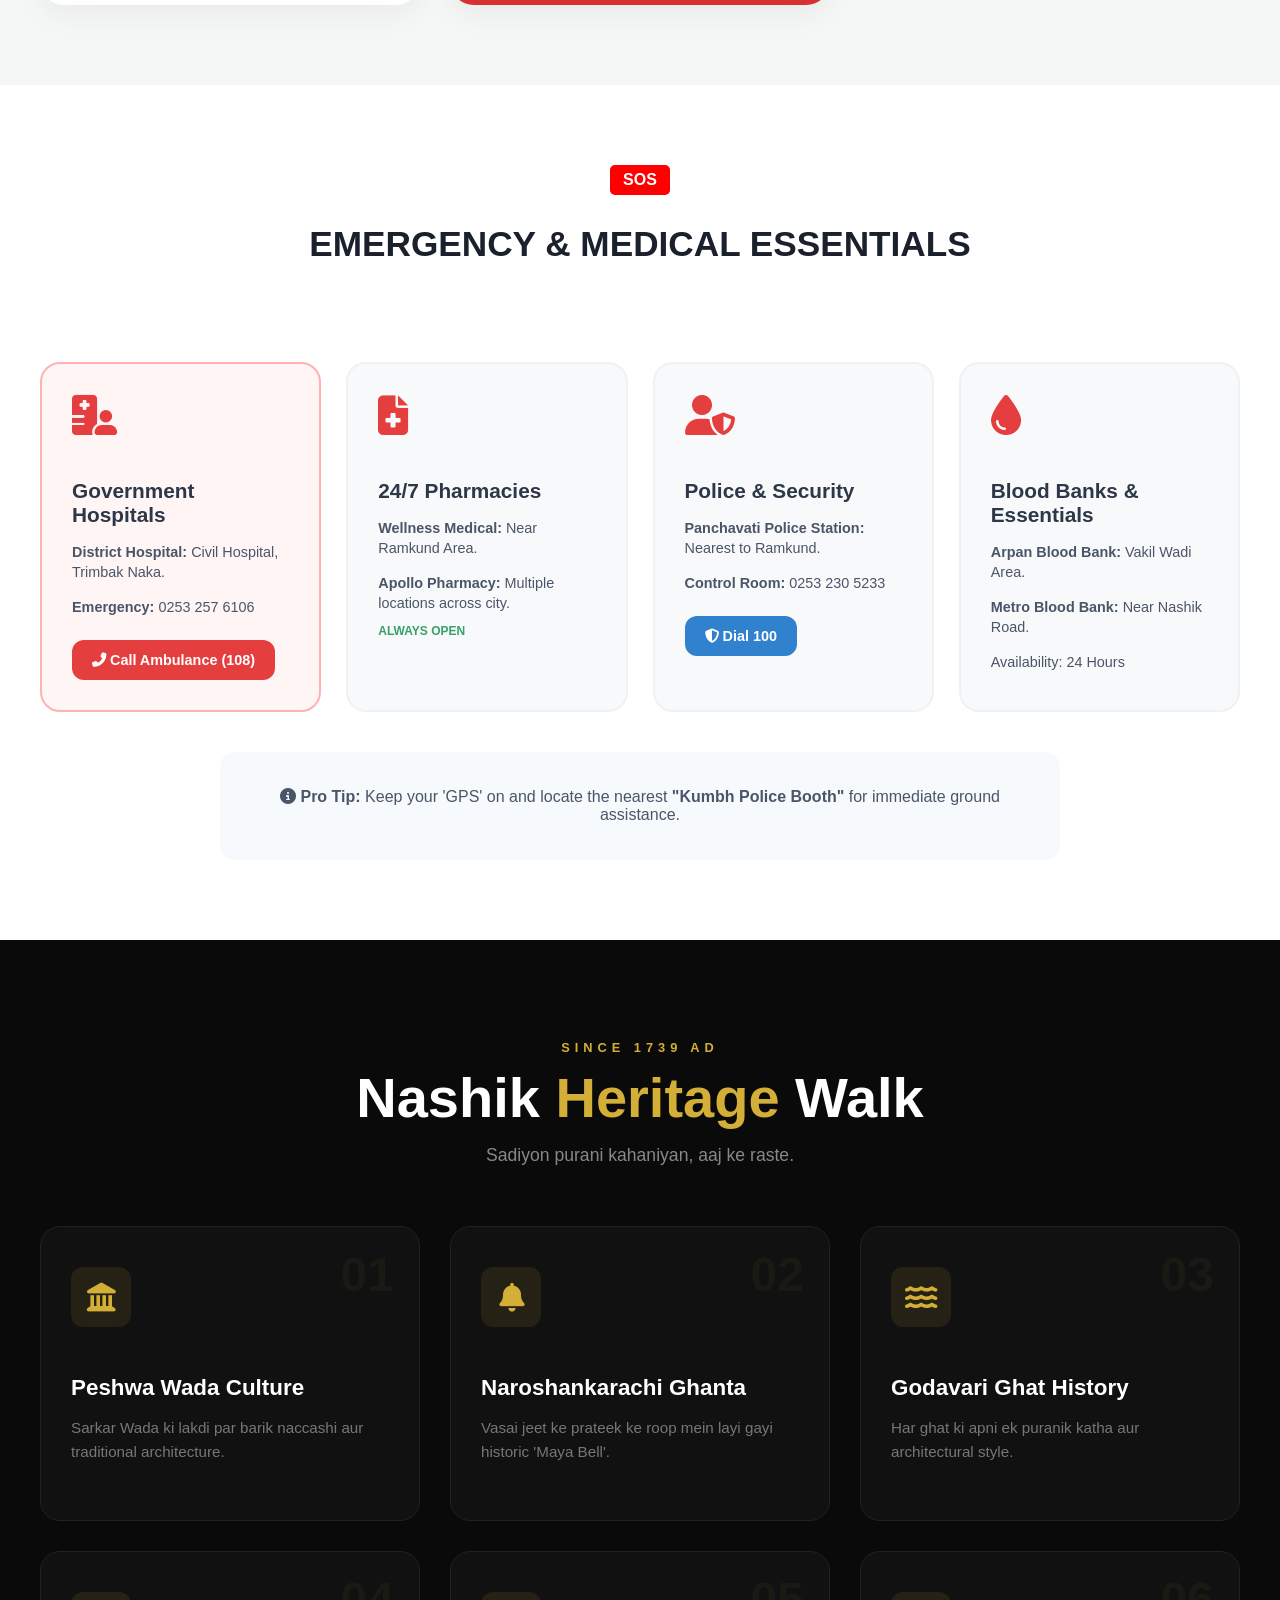
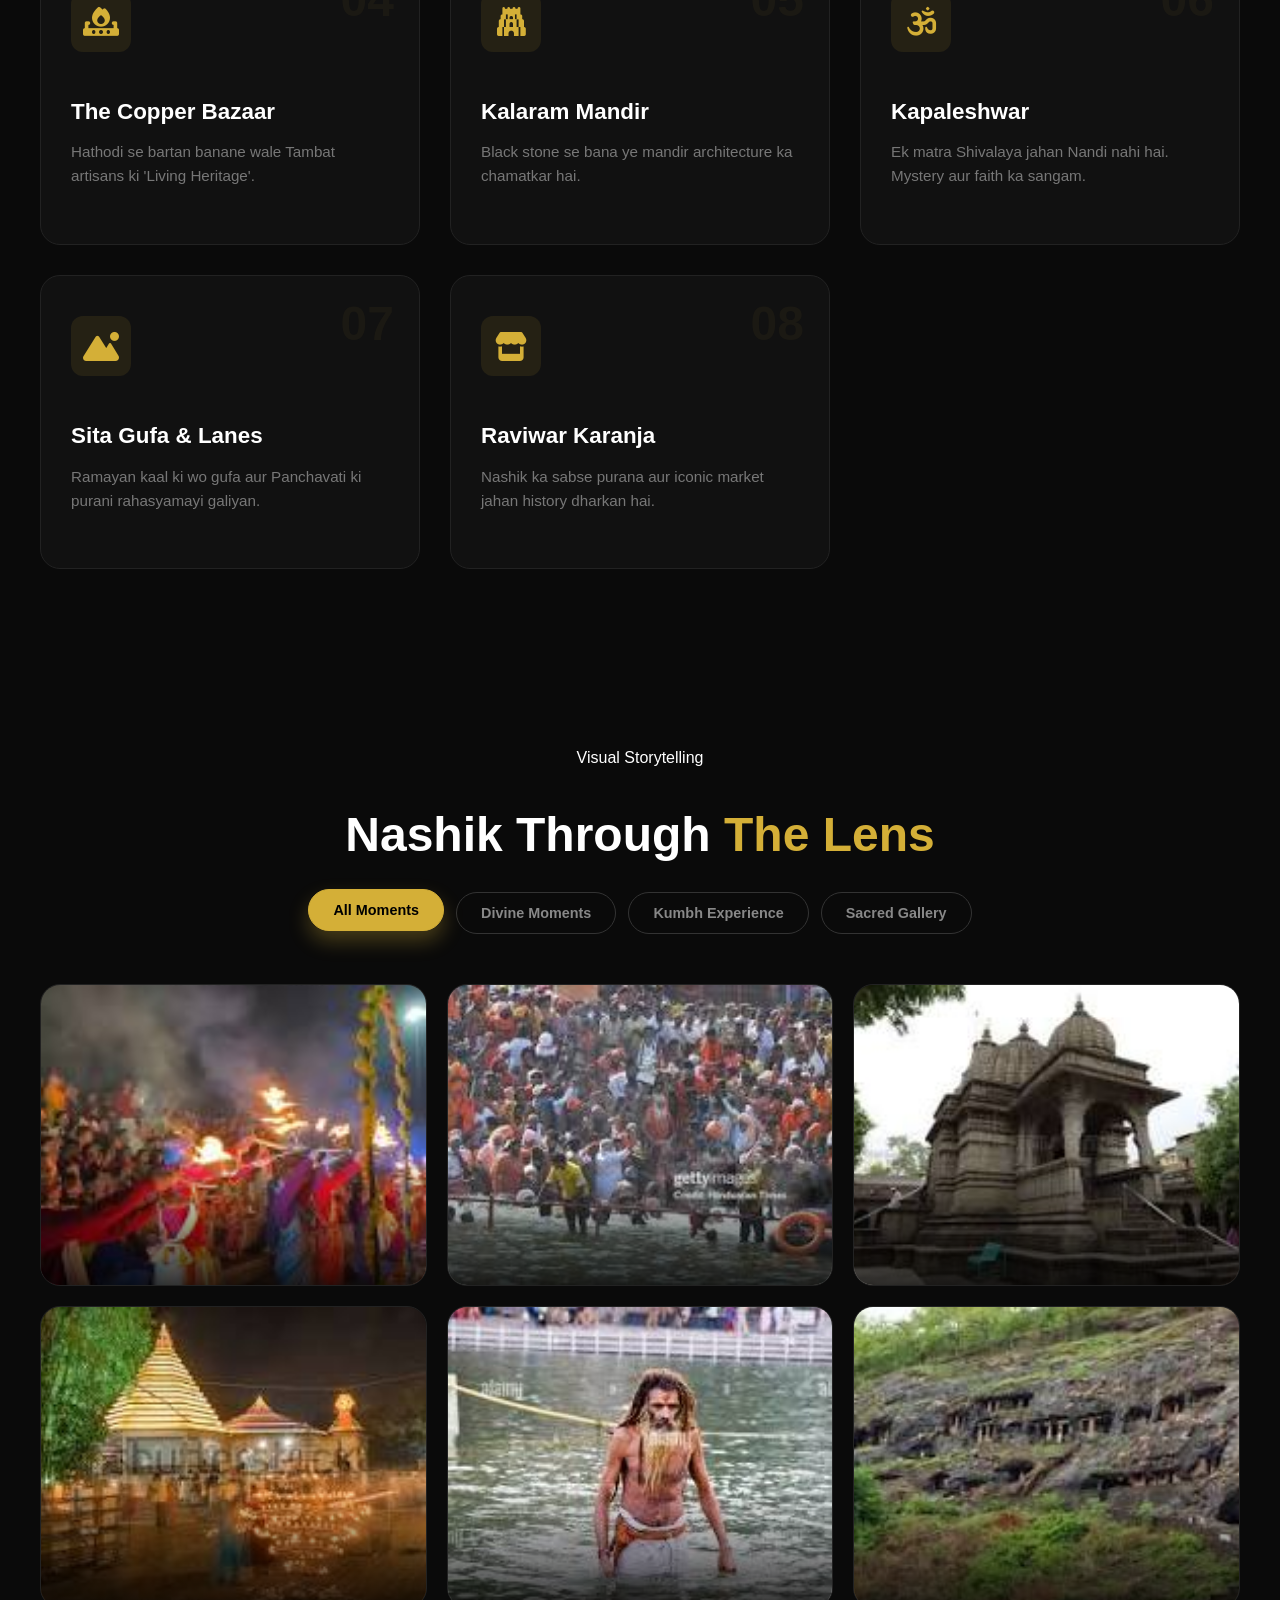
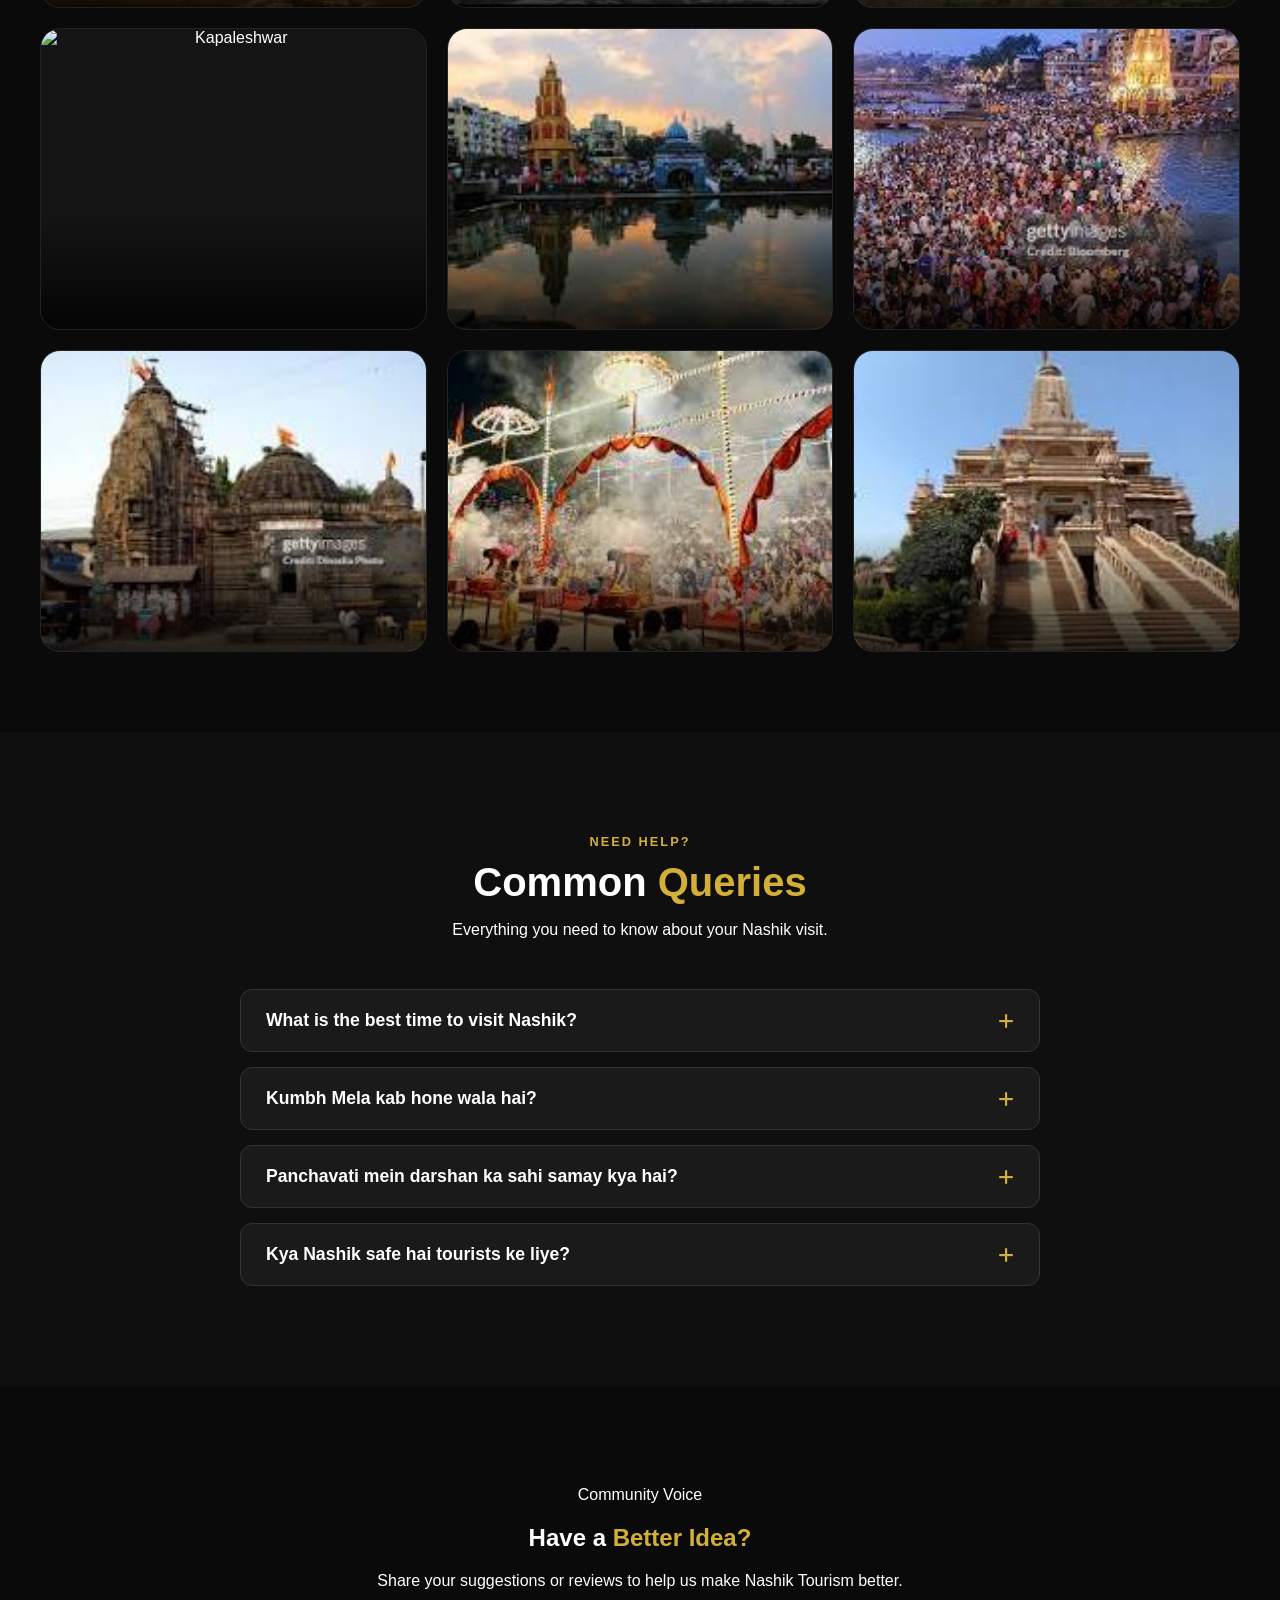
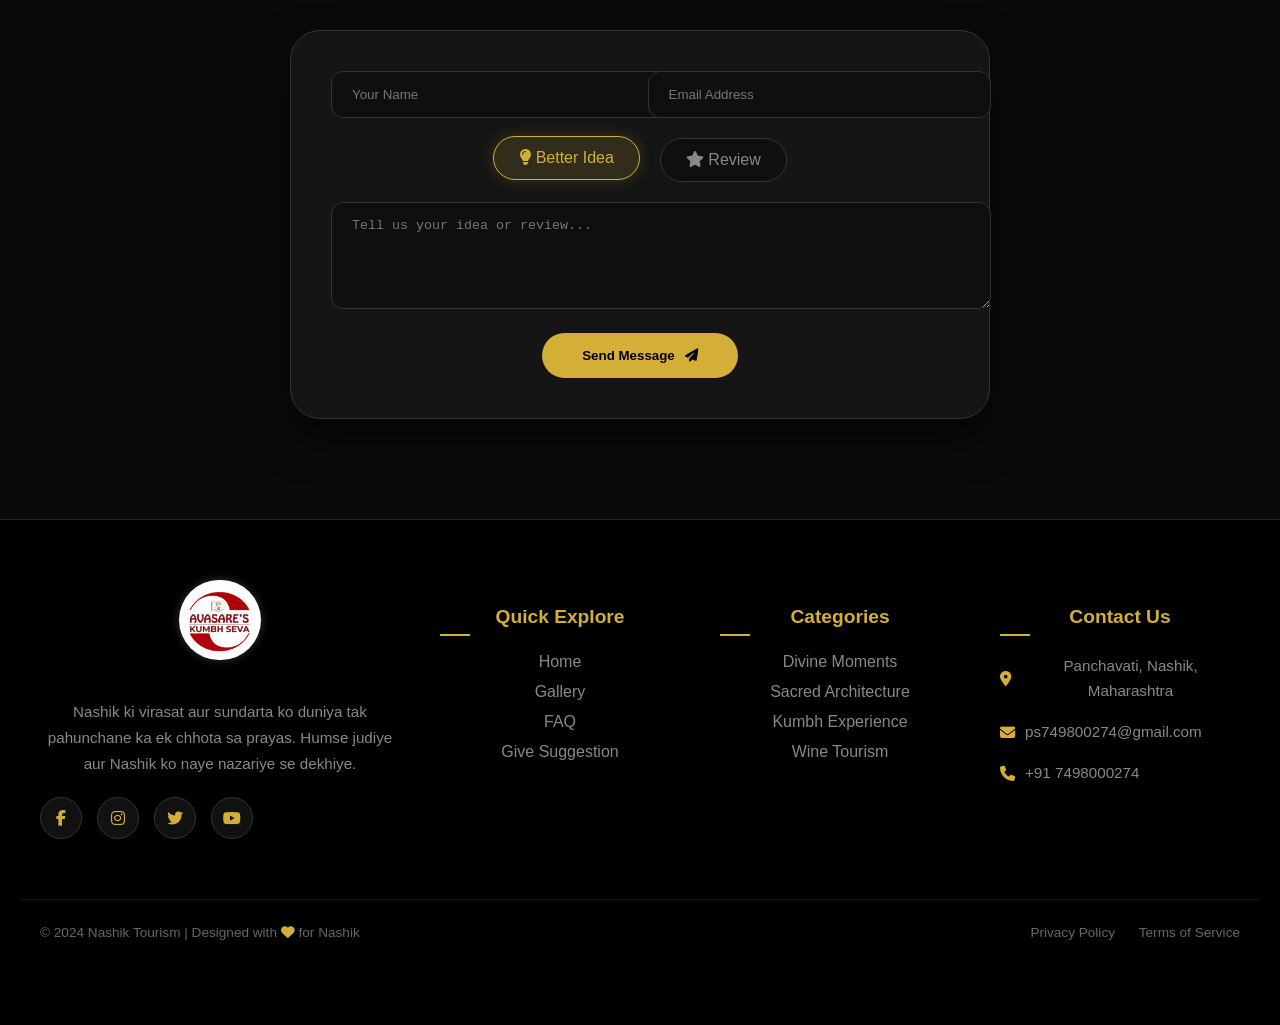
==== commit 4e5d12d8: "update" ====
--- a/index.html
+++ b/index.html
@@ -100,7 +100,7 @@
 <section class="hero" id="home">
     <div class="hero-overlay"></div>
     <div class="hero-content">
-        <h1 class="fade-in">Your Ultimate <br><span>Nashik Kumbh Guide 2027</span></h1>
+        <h1 class="fade-in">Your Ultimate <br><span>Nashik Kumbh Guide 2026</span></h1>
         
         <p class="fade-in-delay">
             Plan your holy pilgrimage with real-time updates. From Shahi Snan schedules 
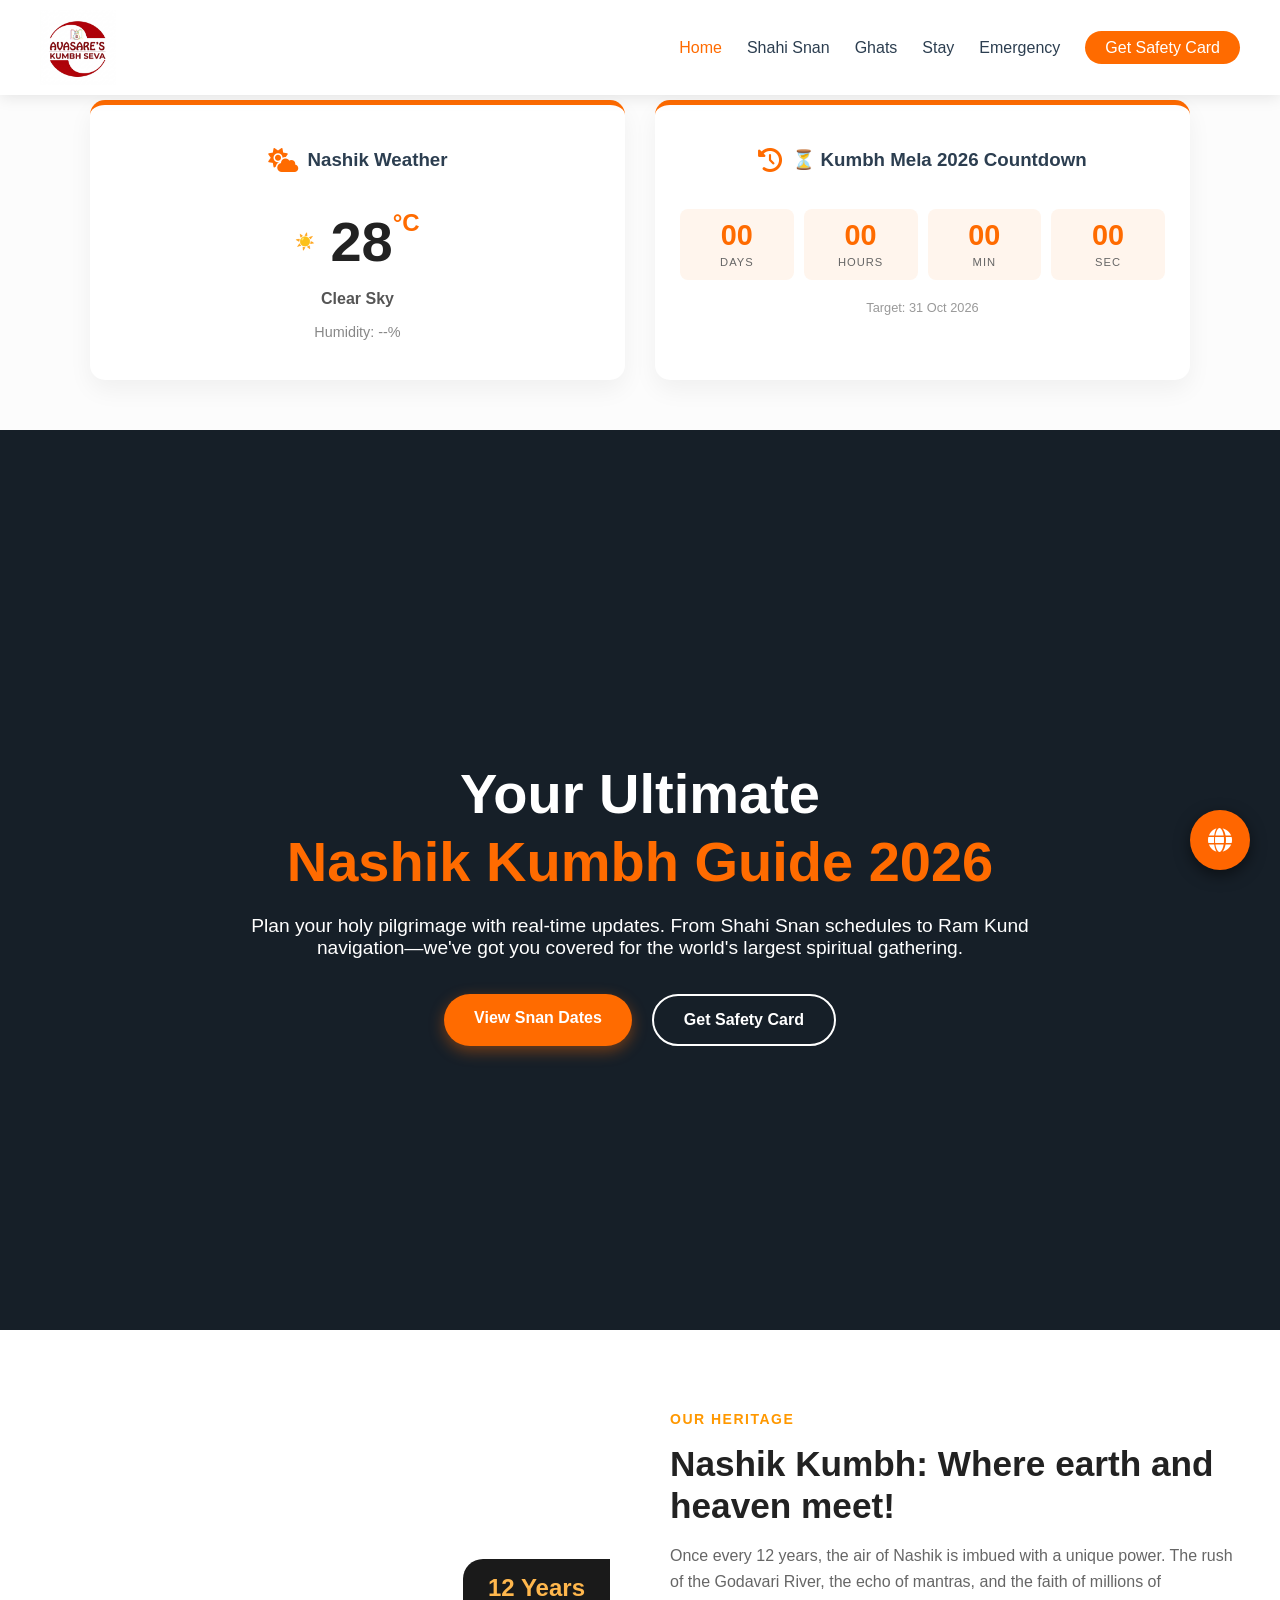
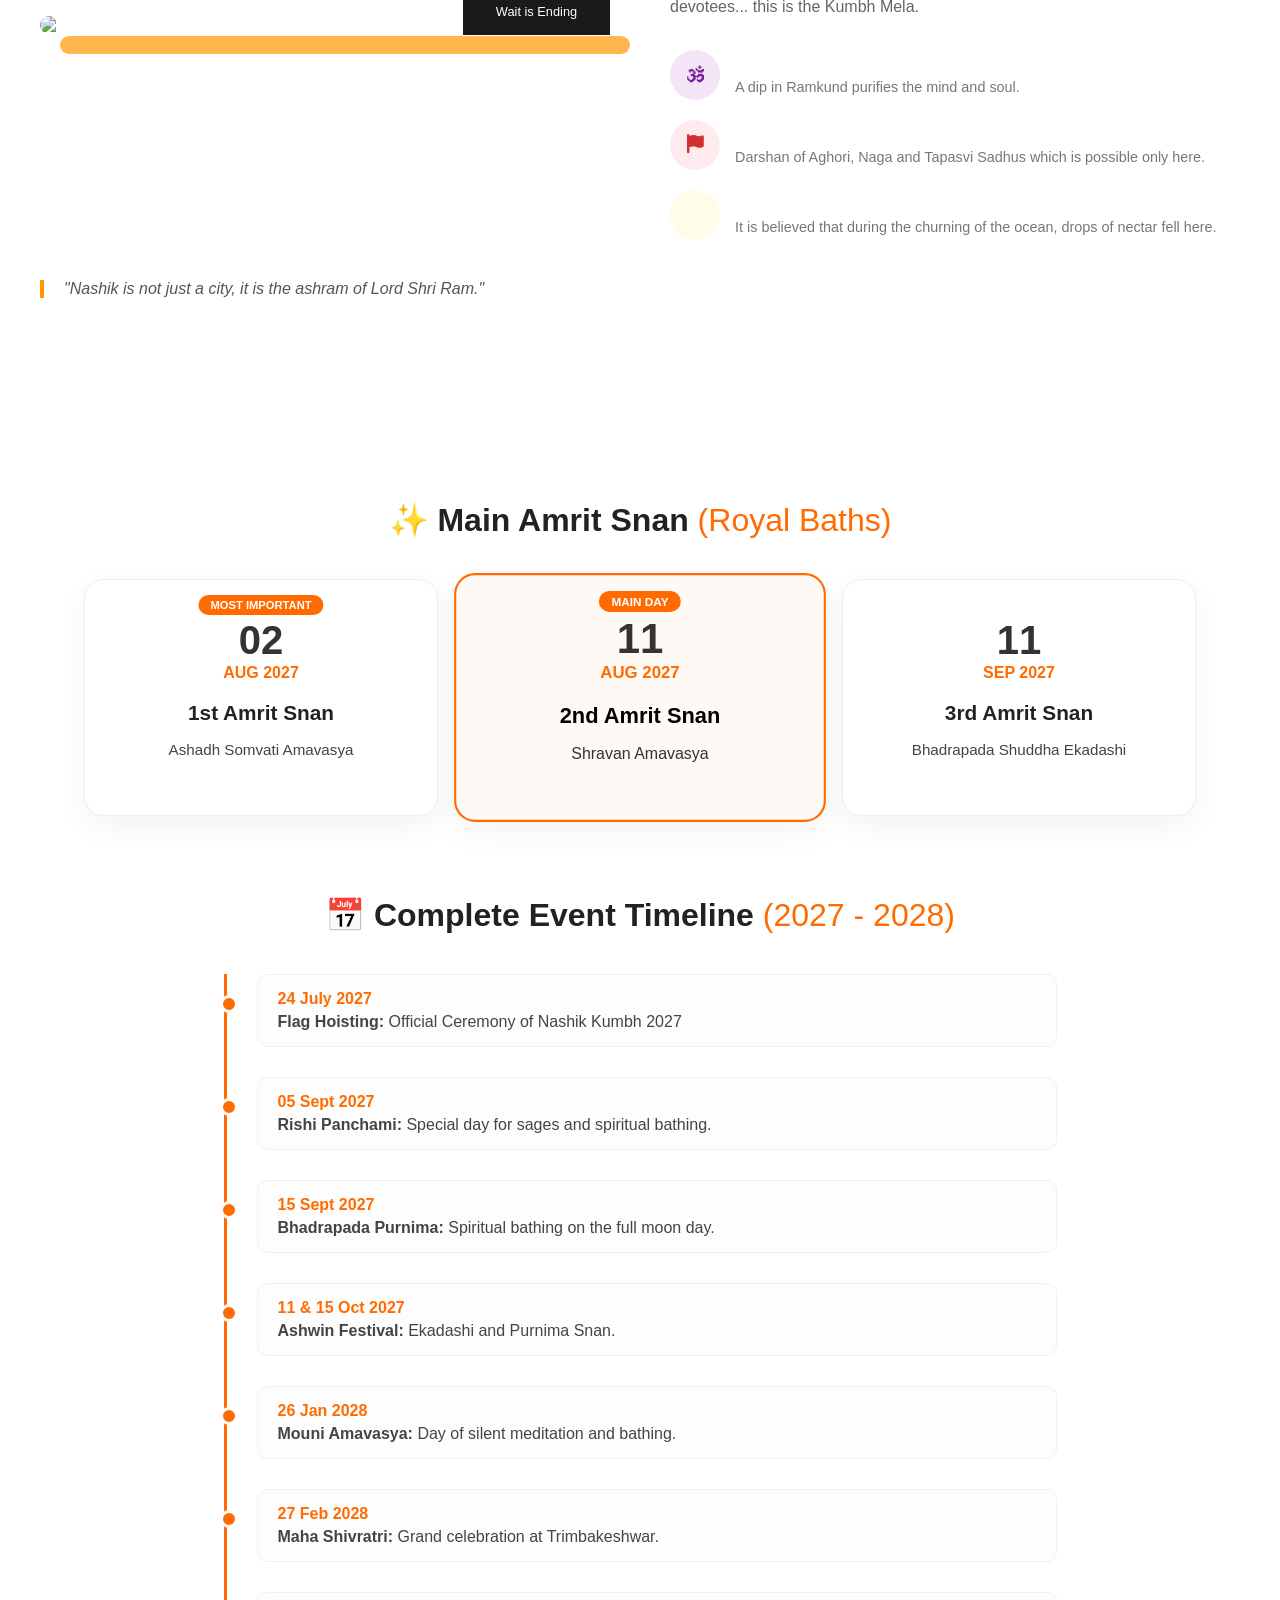
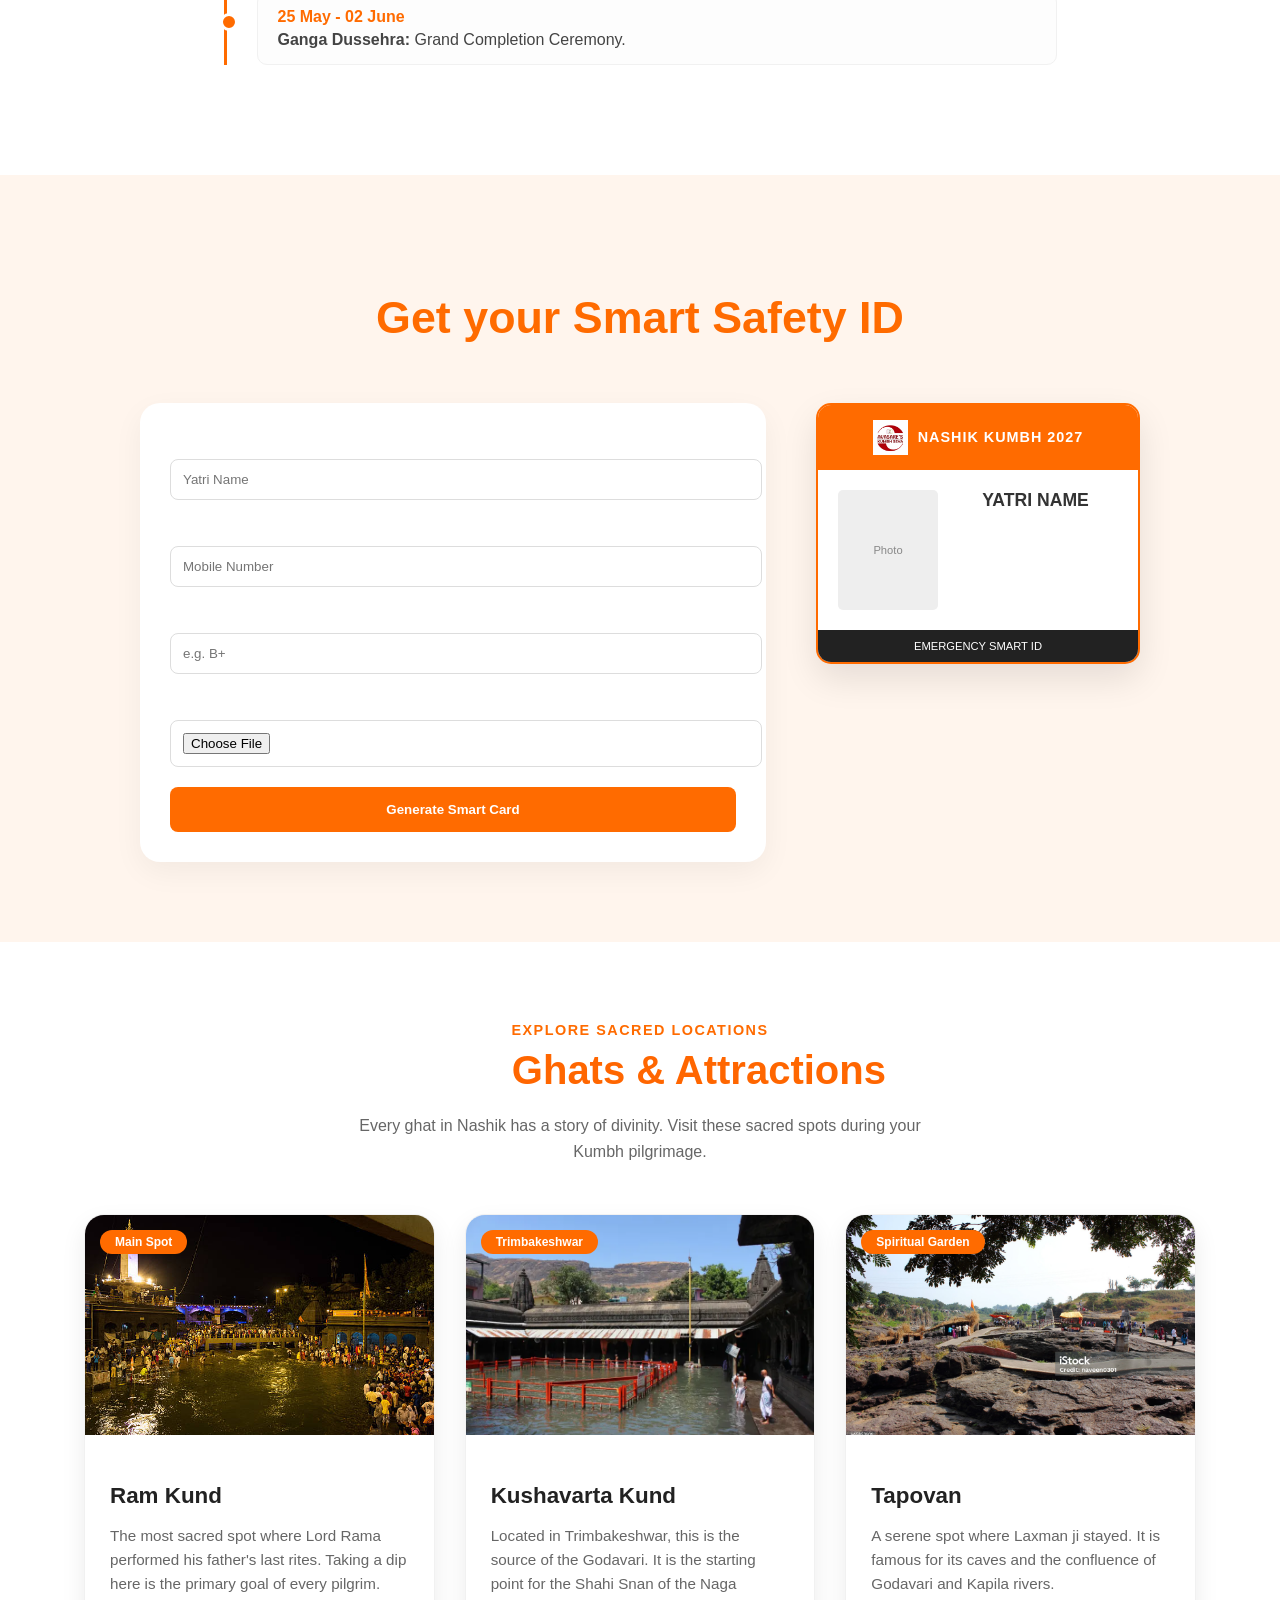
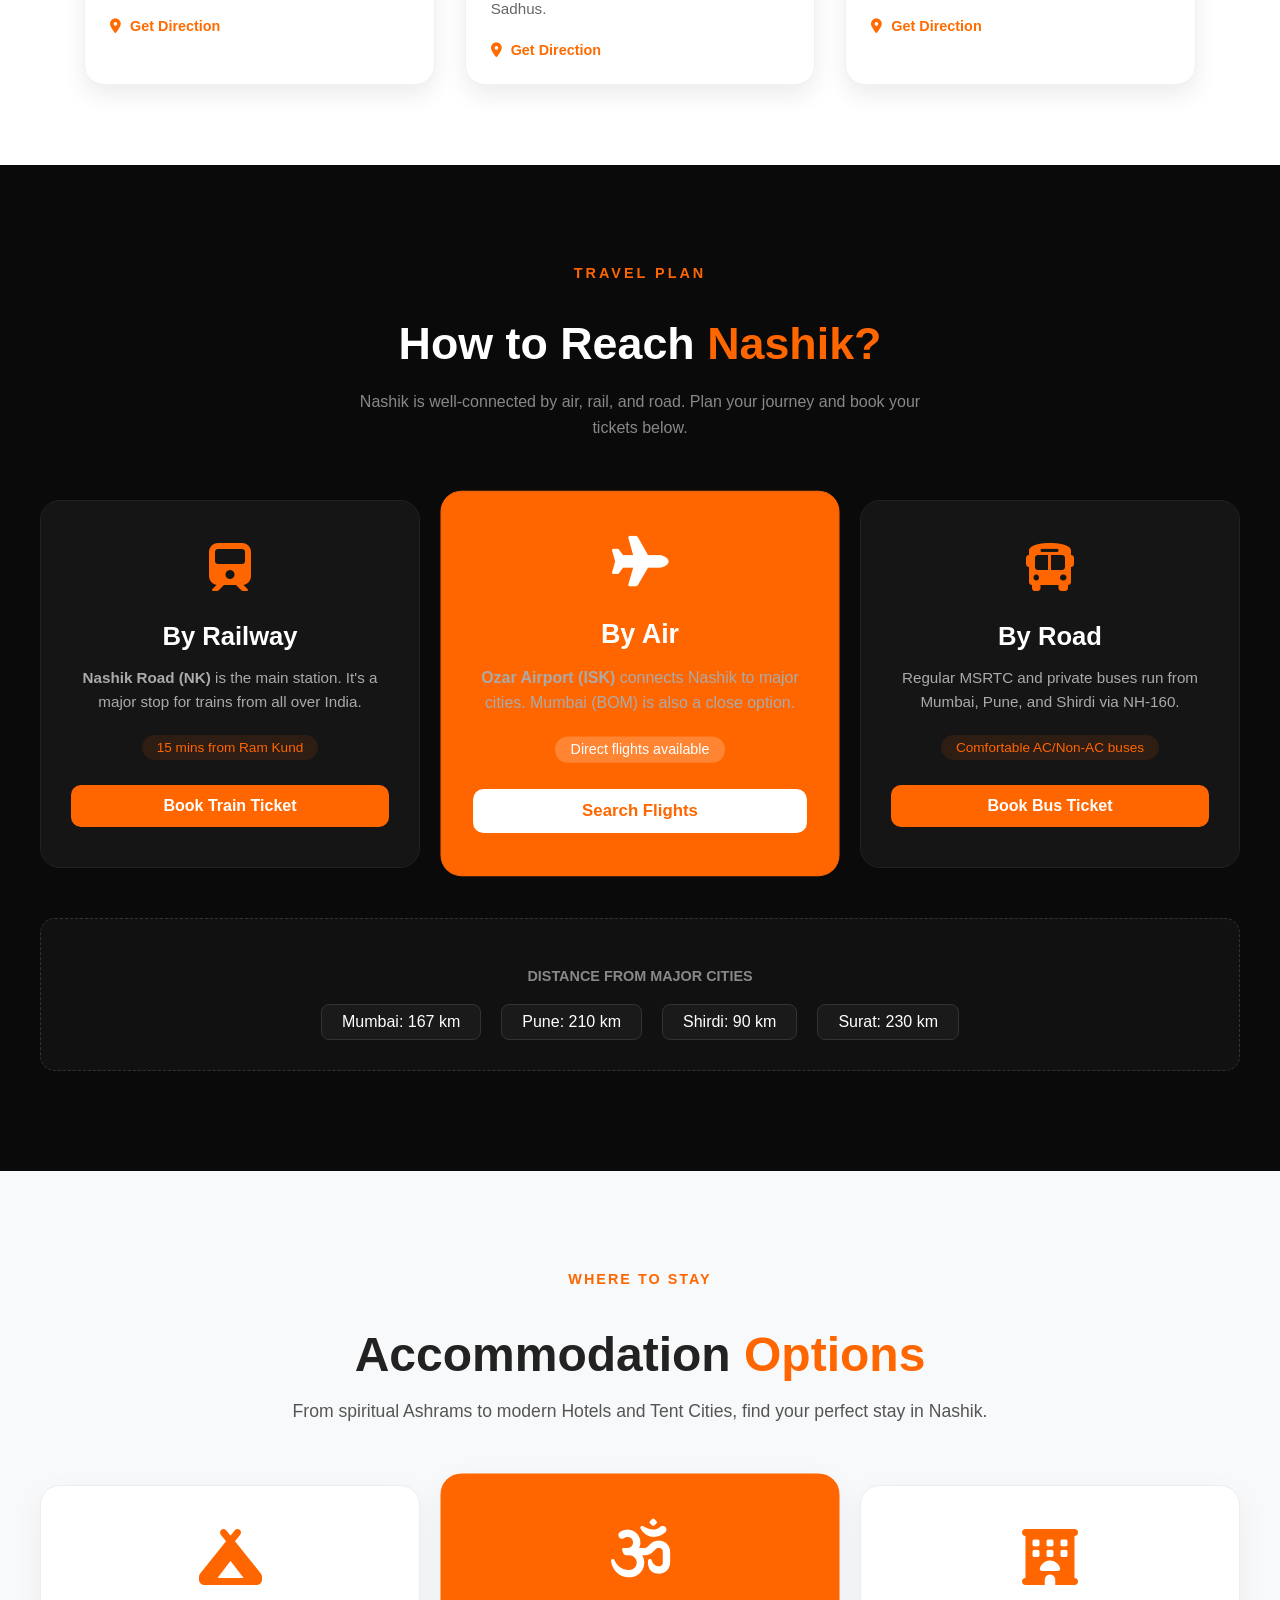
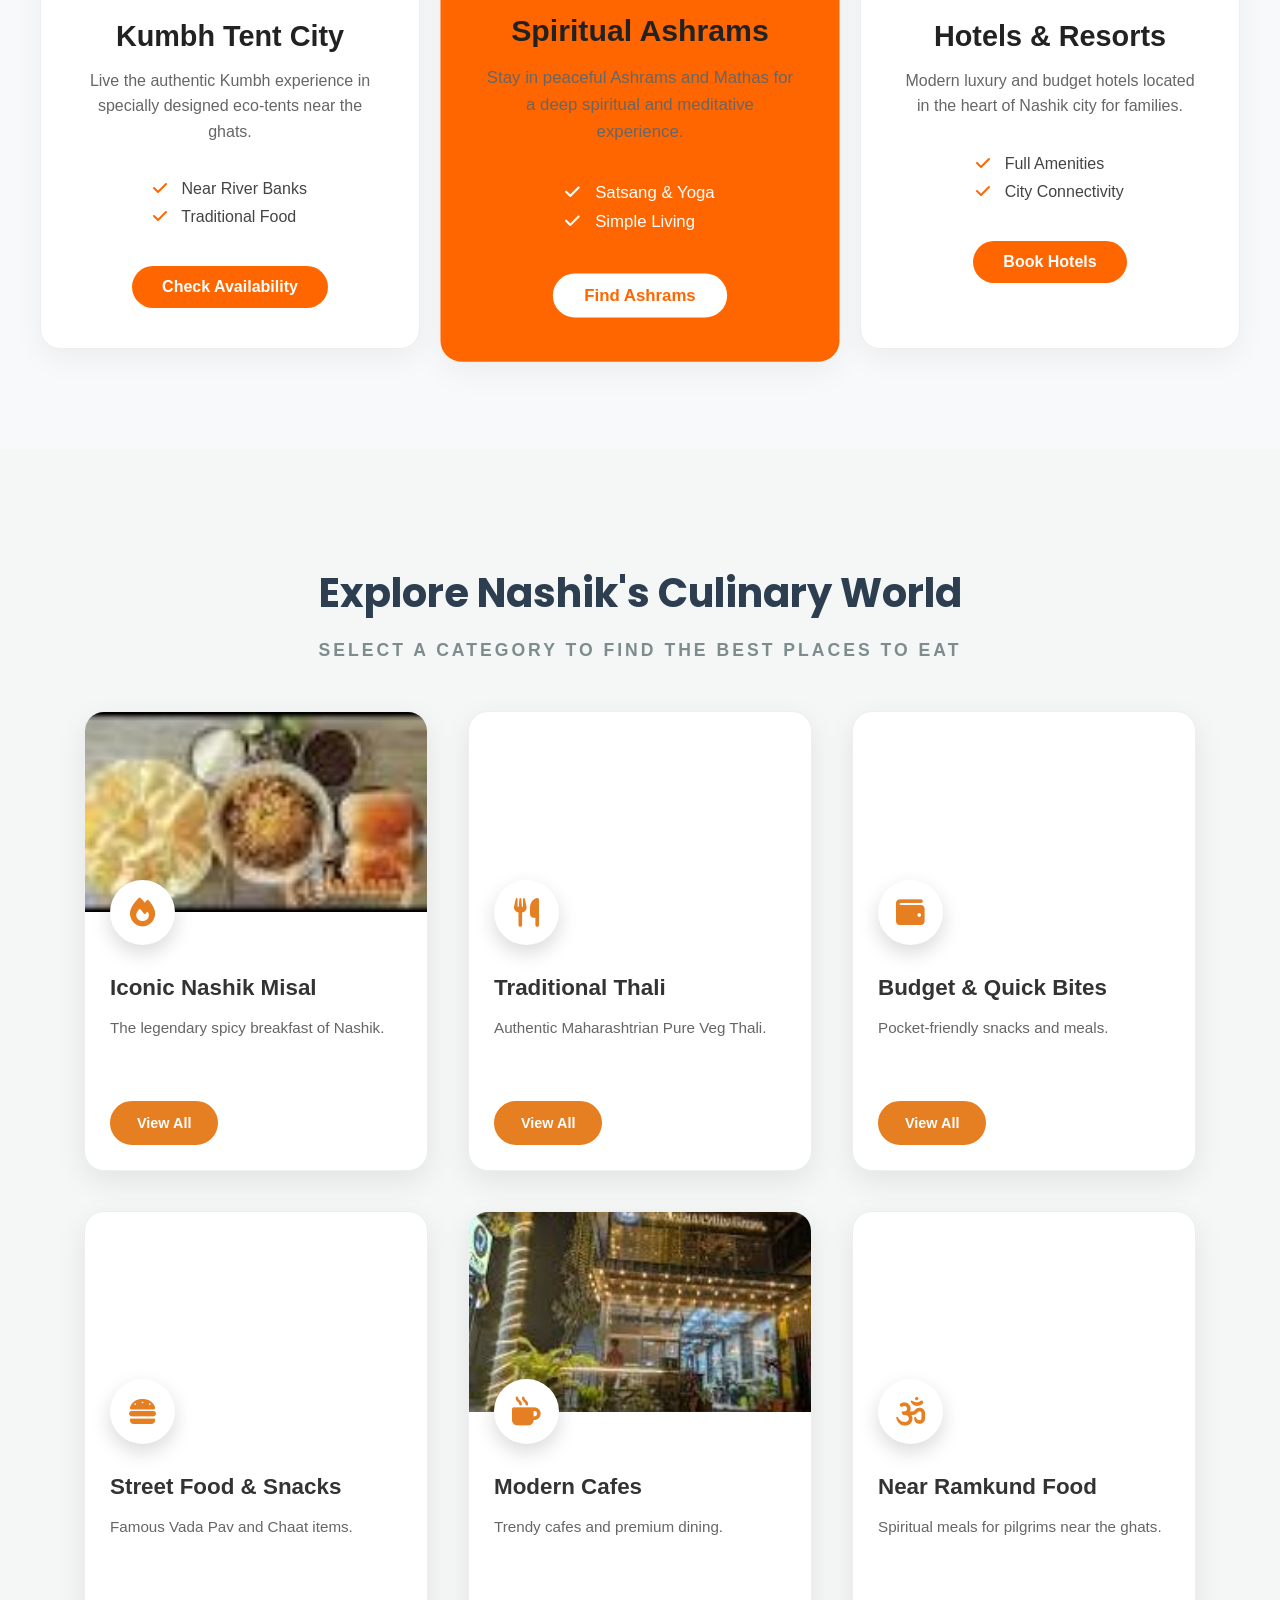
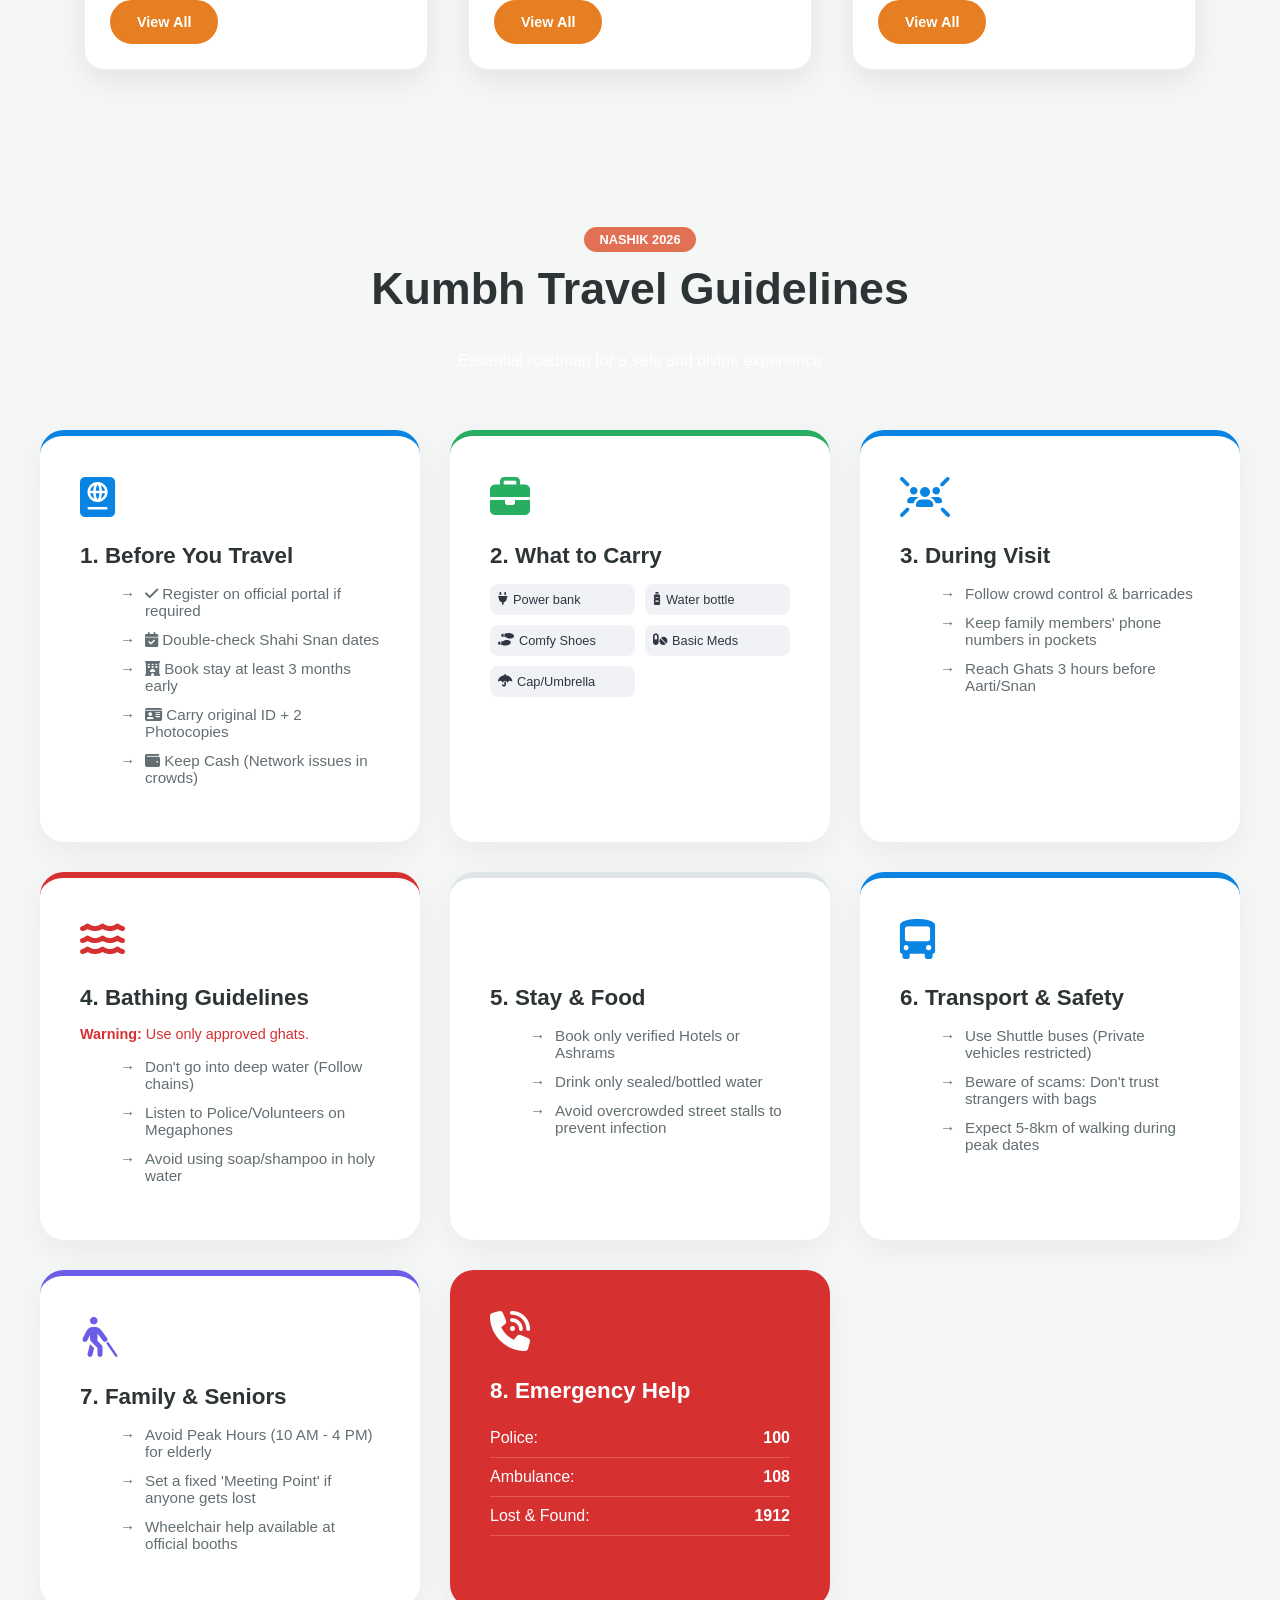
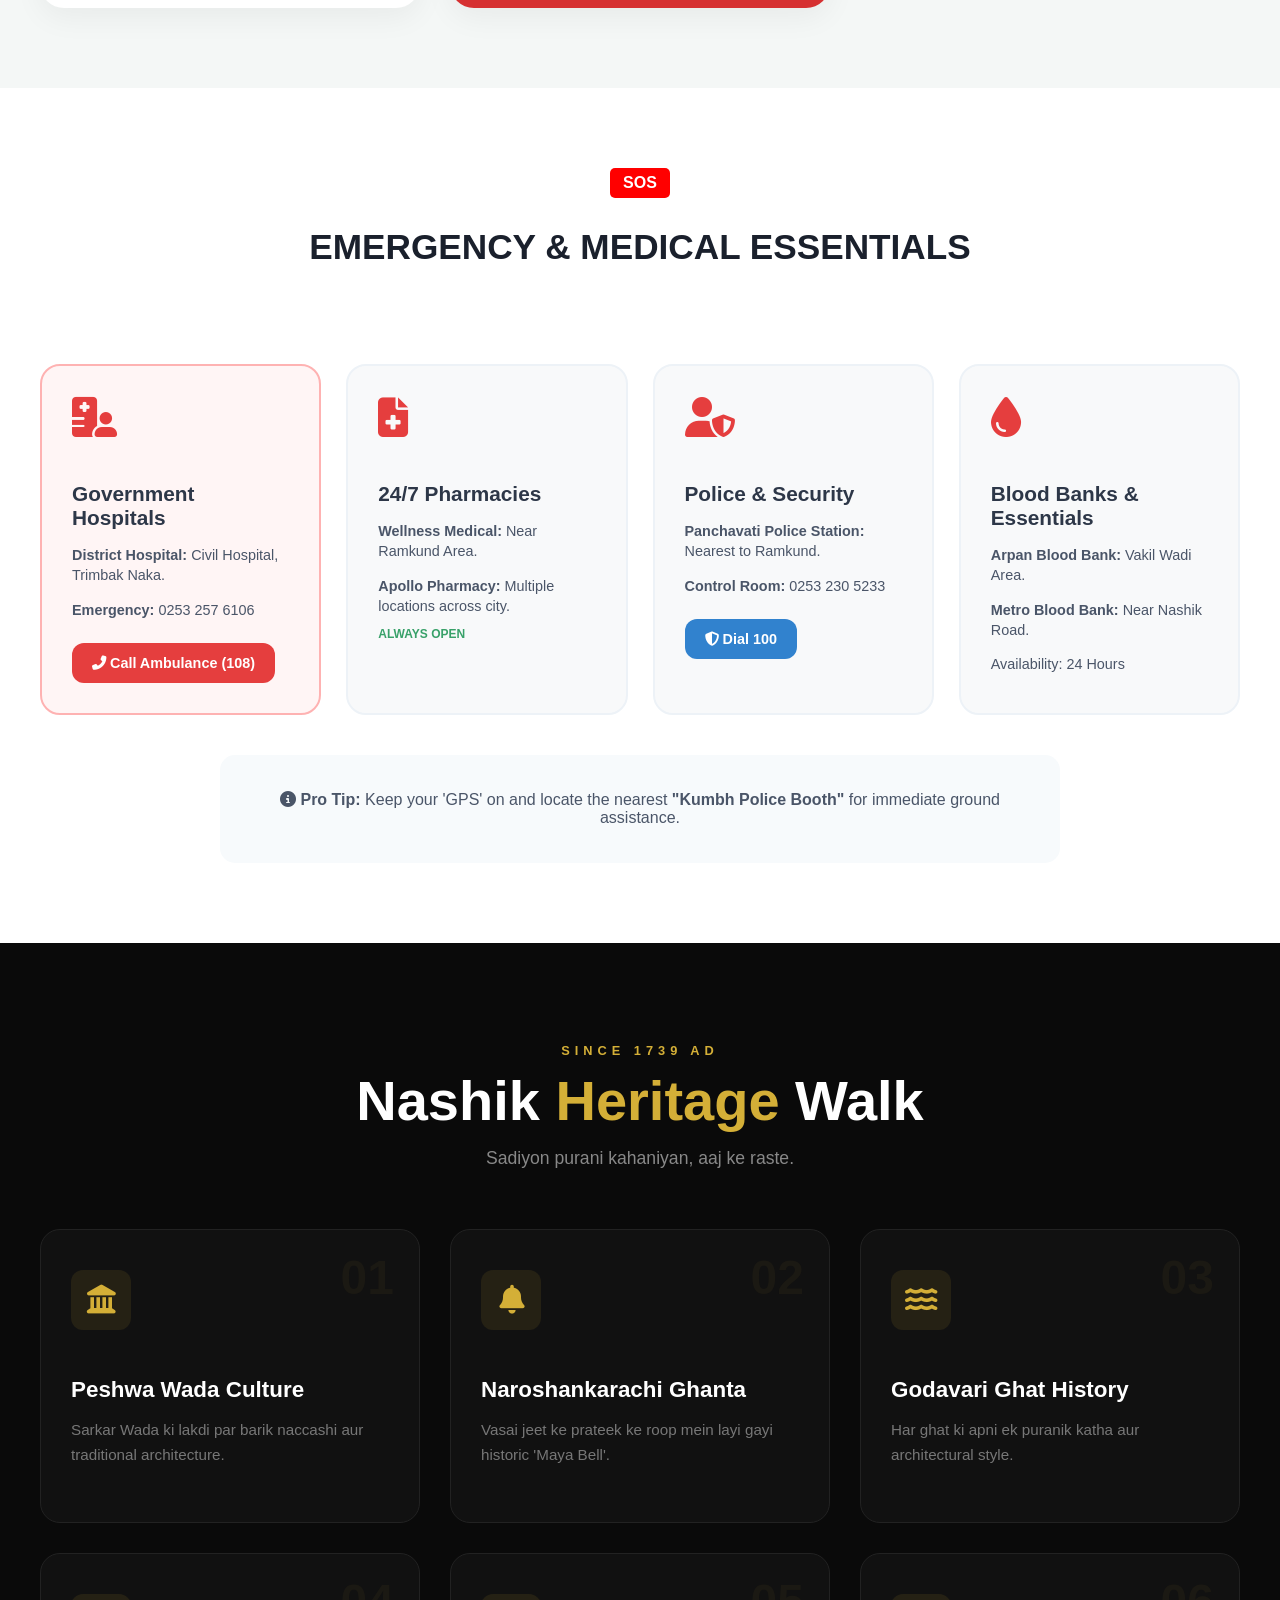
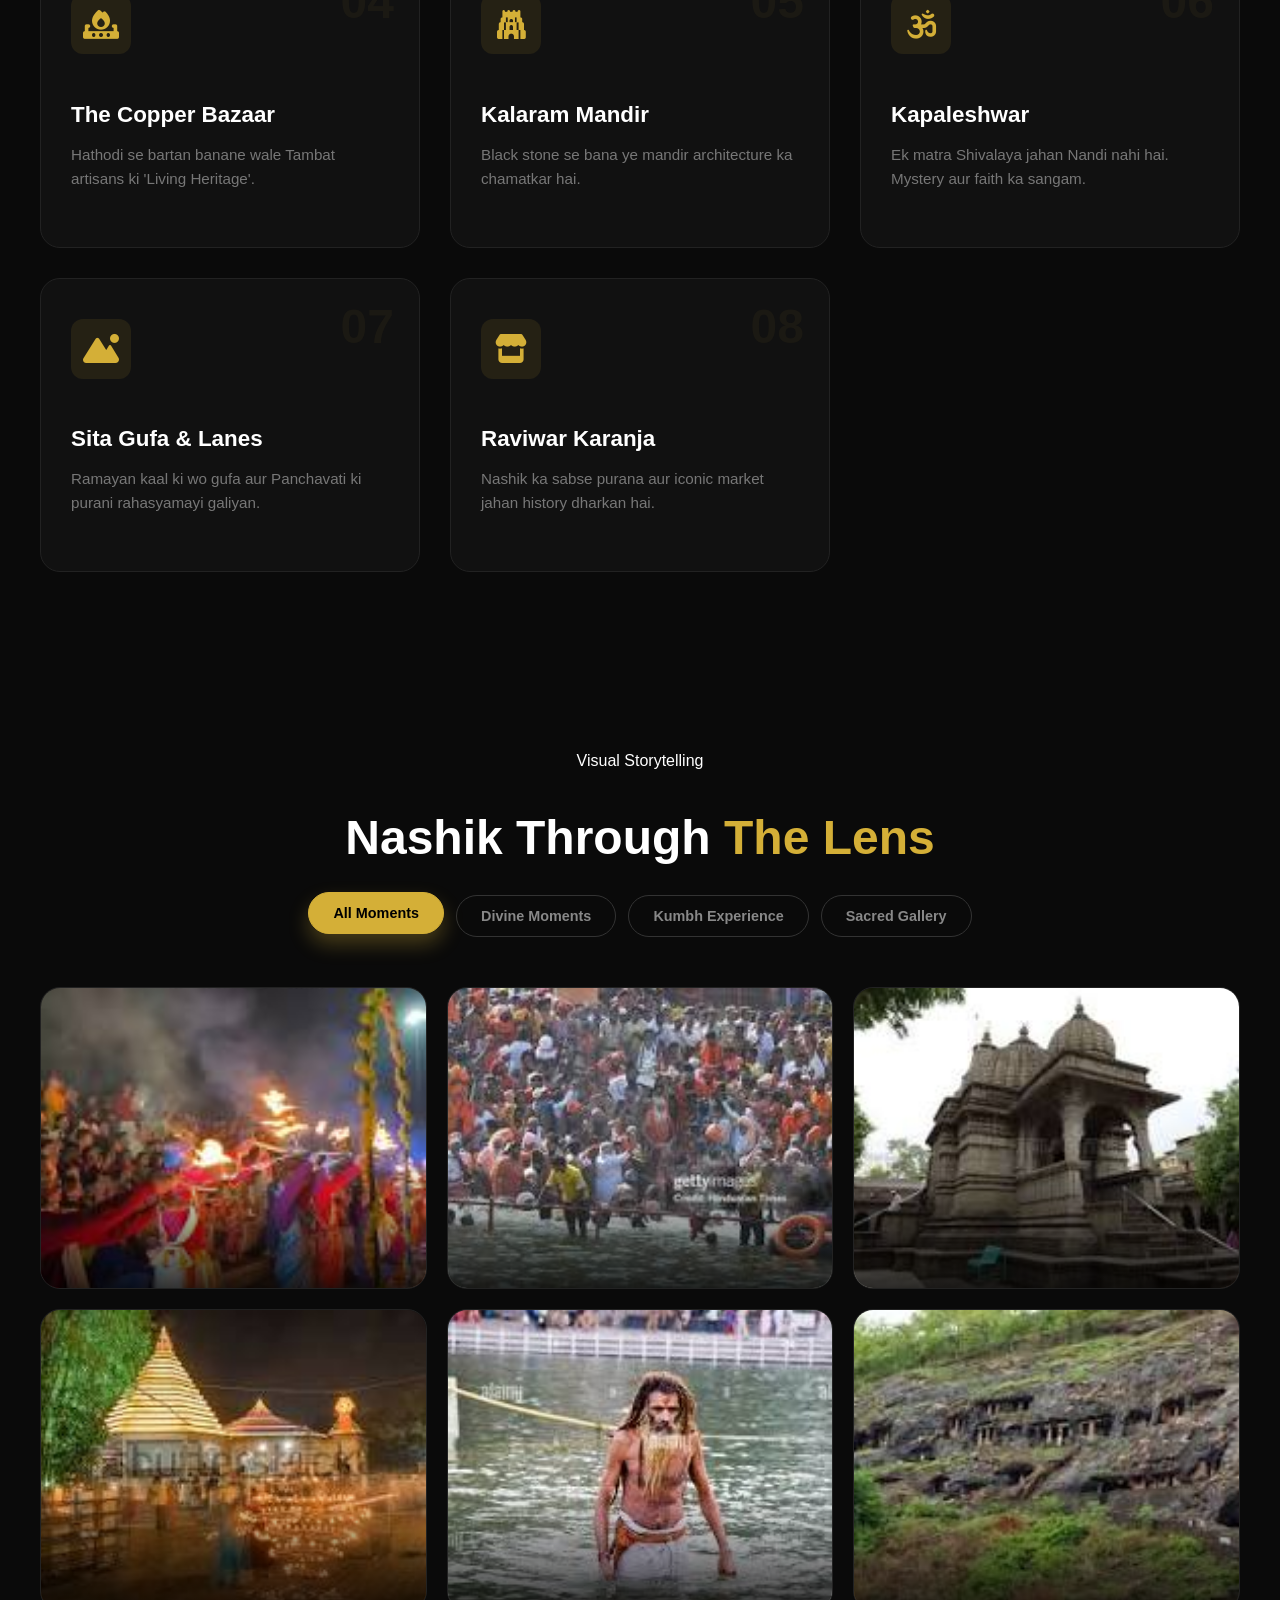
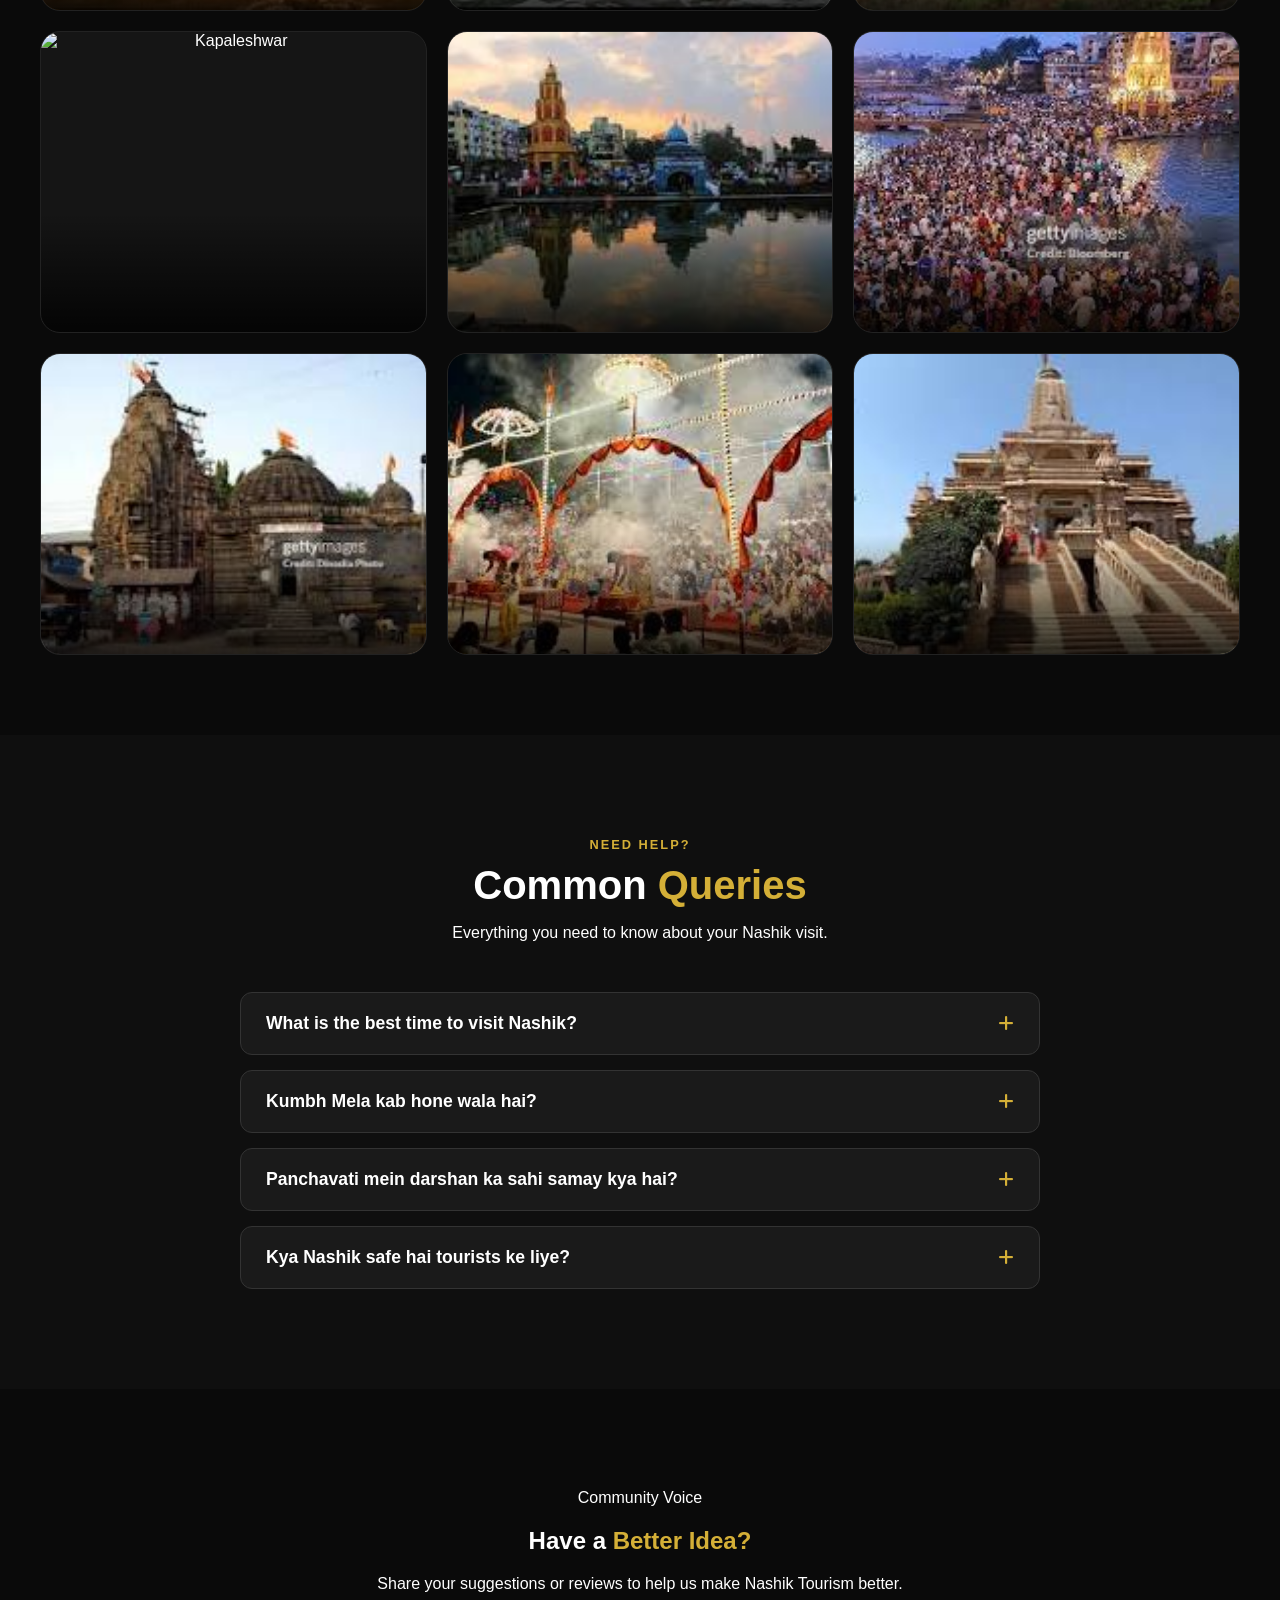
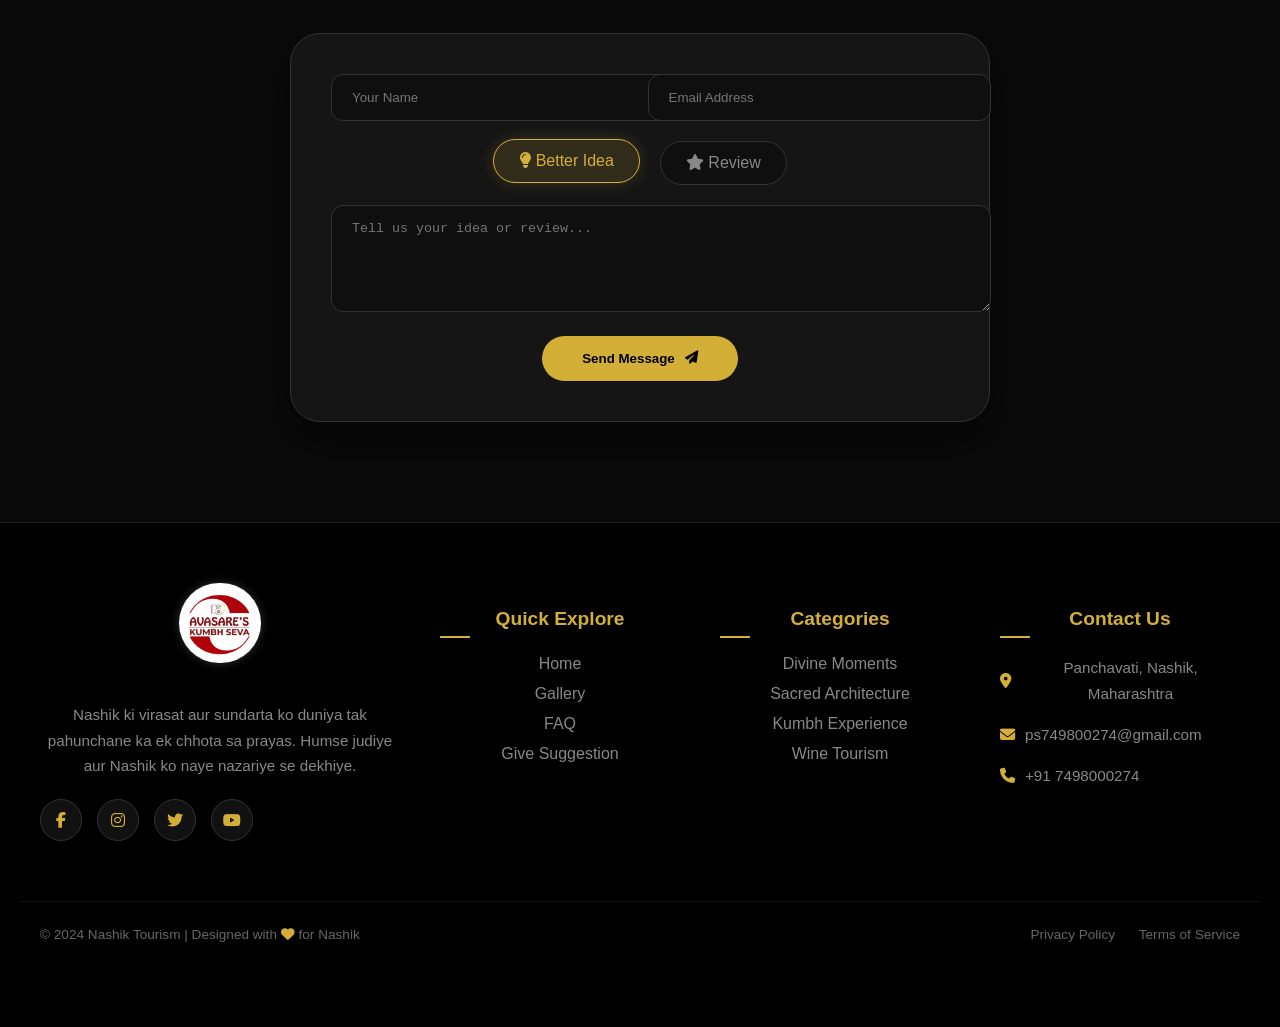
==== commit 1f71330e: "update" ====
--- a/index.html
+++ b/index.html
@@ -245,7 +245,7 @@
 <section class="safety-card-section" id="card">
     <div class="container">
         <div class="section-header">
-            <h2 class="section-title">Get Your <span>Smart Safety ID</span></h2>
+            <h2 class="section-title">Get your Smart Safety ID</h2>
         </div>
 
         <div class="card-generator-wrapper">
--- a/style.css
+++ b/style.css
@@ -530,6 +530,30 @@
 
 .t-info { color: #444; font-size: 1rem; }
 
+/* Snan Card ke headings (1st, 2nd Amrit Snan) ka color theek karne ke liye */
+.snan-card h3 { 
+    margin-bottom: 10px; 
+    font-size: 1.3rem; 
+    color: #222 !important; /* Isse color Dark Black ho jayega */
+    font-weight: 700;
+}
+
+/* Snan Card ke paragraph (Shravan Amavasya, etc.) ka color theek karne ke liye */
+.snan-card p { 
+    color: #444 !important; /* Isse thoda dark grey ho jayega jo white par saaf dikhega */
+    font-size: 0.95rem; 
+    font-weight: 500;
+}
+
+/* Highlighted card (Orange border wala) ke liye special dark color */
+.main-highlight h3 {
+    color: #000 !important;
+}
+
+.main-highlight p {
+    color: #333 !important;
+}
+
 /* Mobile Adjustment */
 @media (max-width: 768px) {
     .main-highlight { transform: scale(1); }
@@ -690,6 +714,29 @@
 }
 
 .btn-download:hover { background: #219150; transform: scale(1.05); }
+
+/* Safety Section Title Fix */
+.safety-card-section .section-title {
+    color: #ff6b00 !important; /* Poori heading dark black rahegi */
+    text-transform: none;   /* Agar pehla word capital ho raha ho toh use normal karega */
+}
+
+.safety-card-section .section-title span {
+    color: #ff6b00 !important; /* Sirf 'Smart Safety ID' orange dikhega */
+    display: inline-block;
+}
+
+/* ID Card ke andar ki heading ka fix */
+.id-card-header h3 {
+    color: #ffffff !important; /* Card ke andar white hi rehna chahiye kyunki background orange hai */
+    opacity: 1 !important;
+    visibility: visible !important;
+}
+
+/* ID Card ke andar ka Naam (Yatri Name) */
+#displayName {
+    color: #333 !important; /* Isse naam saaf dikhega card par */
+}
 
 /* Ghat Section */
 .ghats-section {
--- a/style.css
+++ b/style.css
@@ -530,6 +530,30 @@
 
 .t-info { color: #444; font-size: 1rem; }
 
+/* Snan Card ke headings (1st, 2nd Amrit Snan) ka color theek karne ke liye */
+.snan-card h3 { 
+    margin-bottom: 10px; 
+    font-size: 1.3rem; 
+    color: #222 !important; /* Isse color Dark Black ho jayega */
+    font-weight: 700;
+}
+
+/* Snan Card ke paragraph (Shravan Amavasya, etc.) ka color theek karne ke liye */
+.snan-card p { 
+    color: #444 !important; /* Isse thoda dark grey ho jayega jo white par saaf dikhega */
+    font-size: 0.95rem; 
+    font-weight: 500;
+}
+
+/* Highlighted card (Orange border wala) ke liye special dark color */
+.main-highlight h3 {
+    color: #000 !important;
+}
+
+.main-highlight p {
+    color: #333 !important;
+}
+
 /* Mobile Adjustment */
 @media (max-width: 768px) {
     .main-highlight { transform: scale(1); }
@@ -690,6 +714,29 @@
 }
 
 .btn-download:hover { background: #219150; transform: scale(1.05); }
+
+/* Safety Section Title Fix */
+.safety-card-section .section-title {
+    color: #ff6b00 !important; /* Poori heading dark black rahegi */
+    text-transform: none;   /* Agar pehla word capital ho raha ho toh use normal karega */
+}
+
+.safety-card-section .section-title span {
+    color: #ff6b00 !important; /* Sirf 'Smart Safety ID' orange dikhega */
+    display: inline-block;
+}
+
+/* ID Card ke andar ki heading ka fix */
+.id-card-header h3 {
+    color: #ffffff !important; /* Card ke andar white hi rehna chahiye kyunki background orange hai */
+    opacity: 1 !important;
+    visibility: visible !important;
+}
+
+/* ID Card ke andar ka Naam (Yatri Name) */
+#displayName {
+    color: #333 !important; /* Isse naam saaf dikhega card par */
+}
 
 /* Ghat Section */
 .ghats-section {
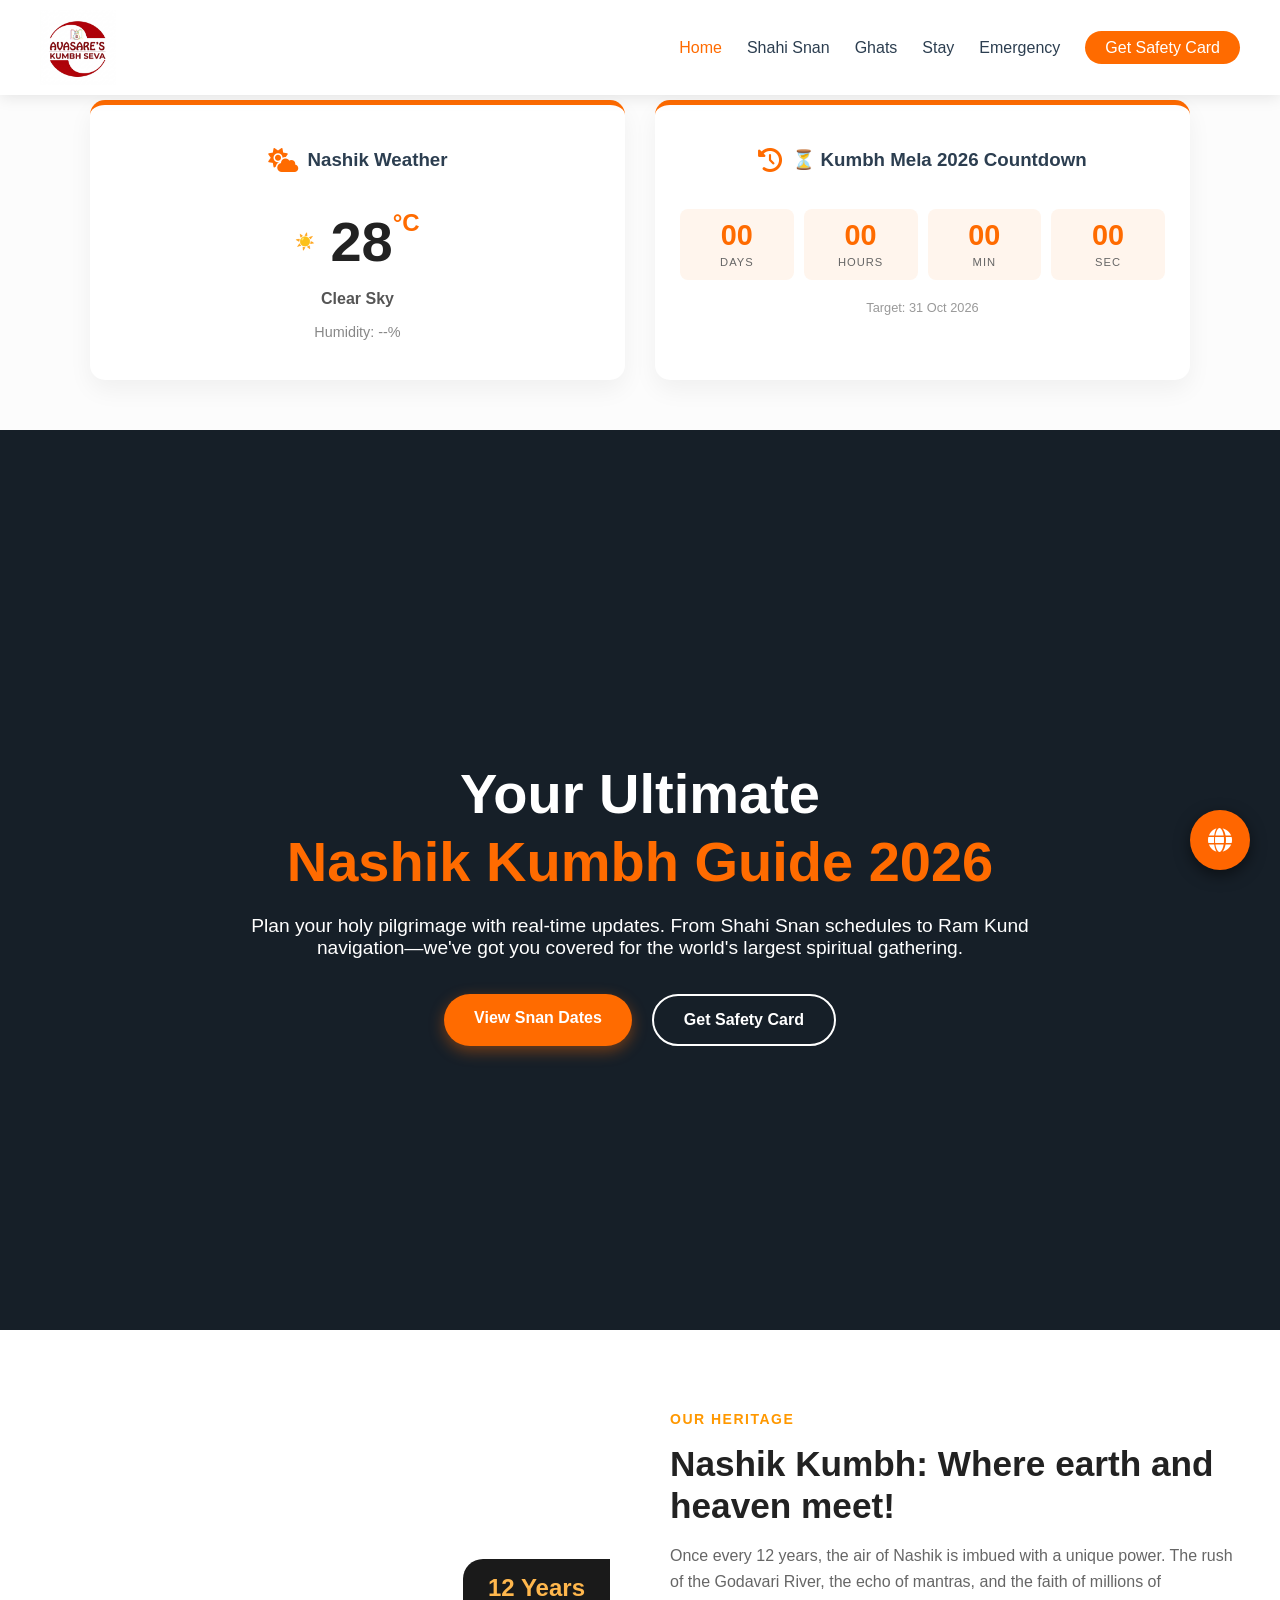
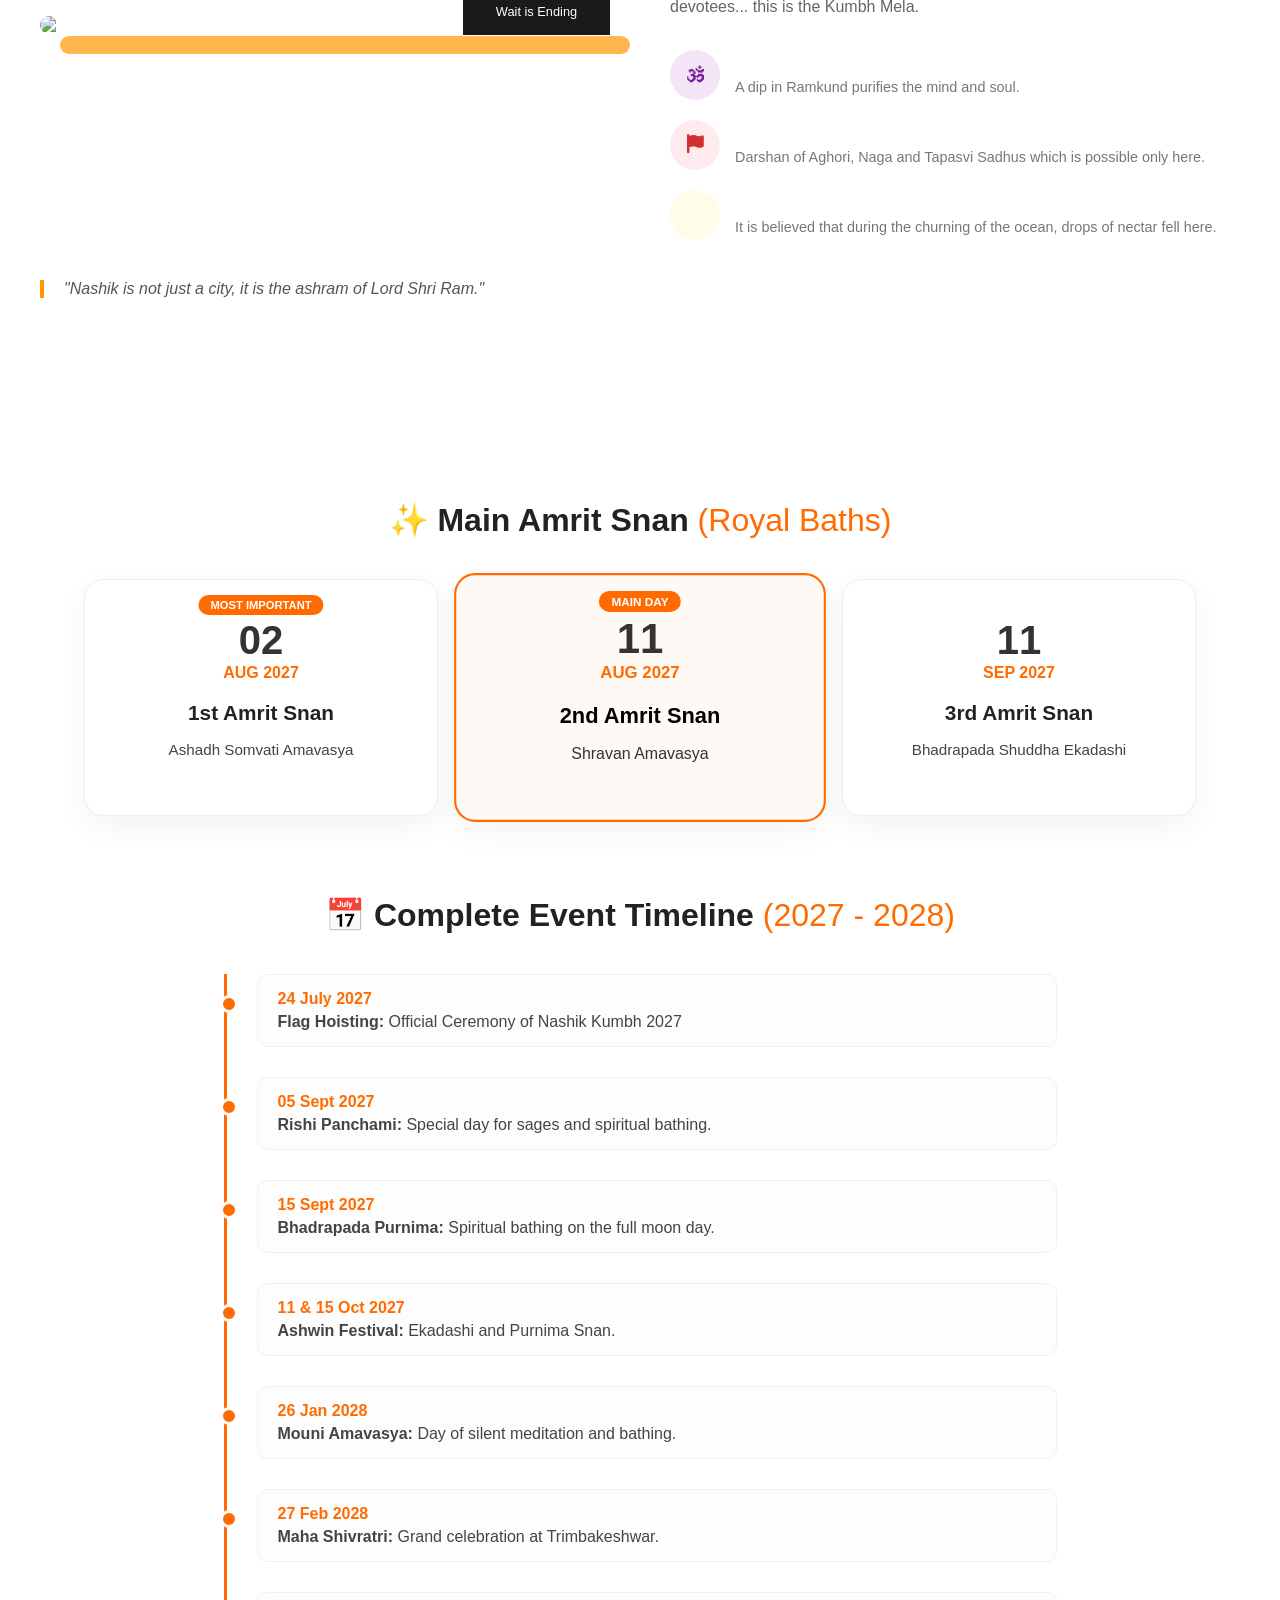
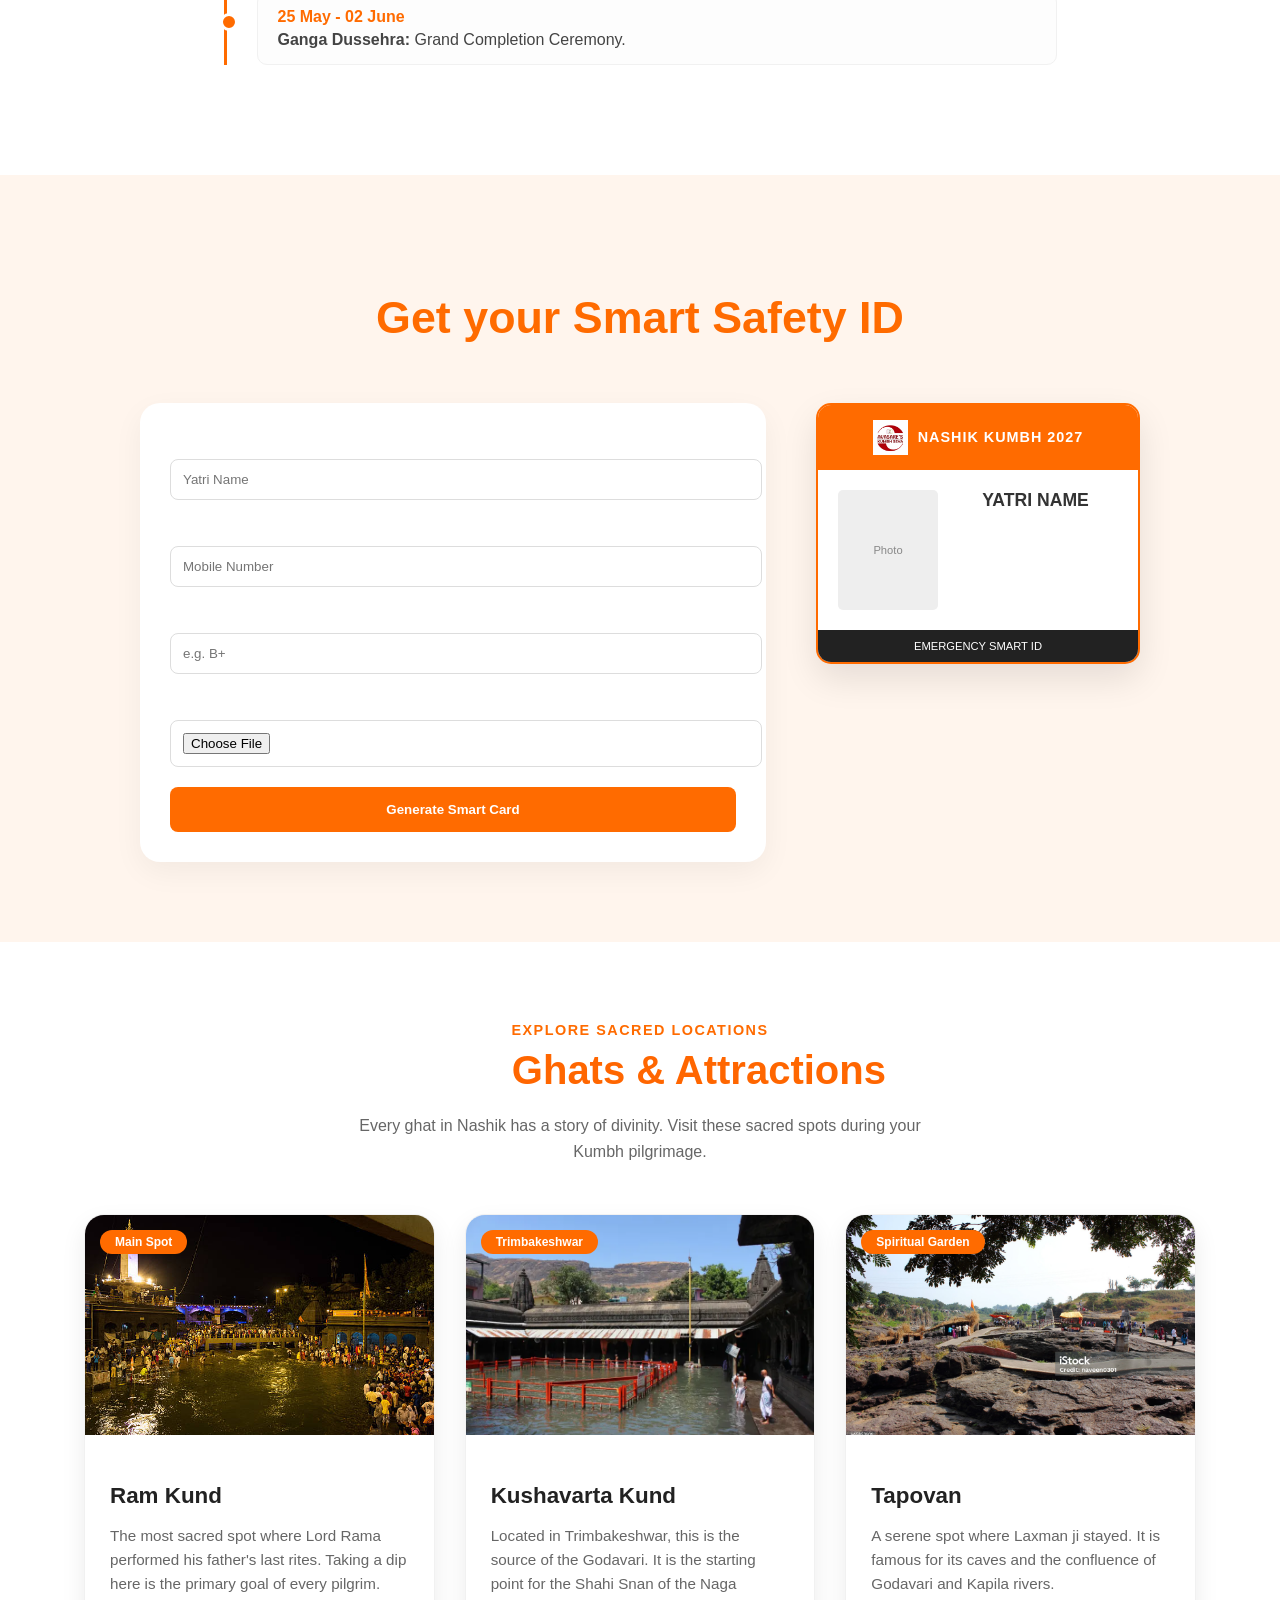
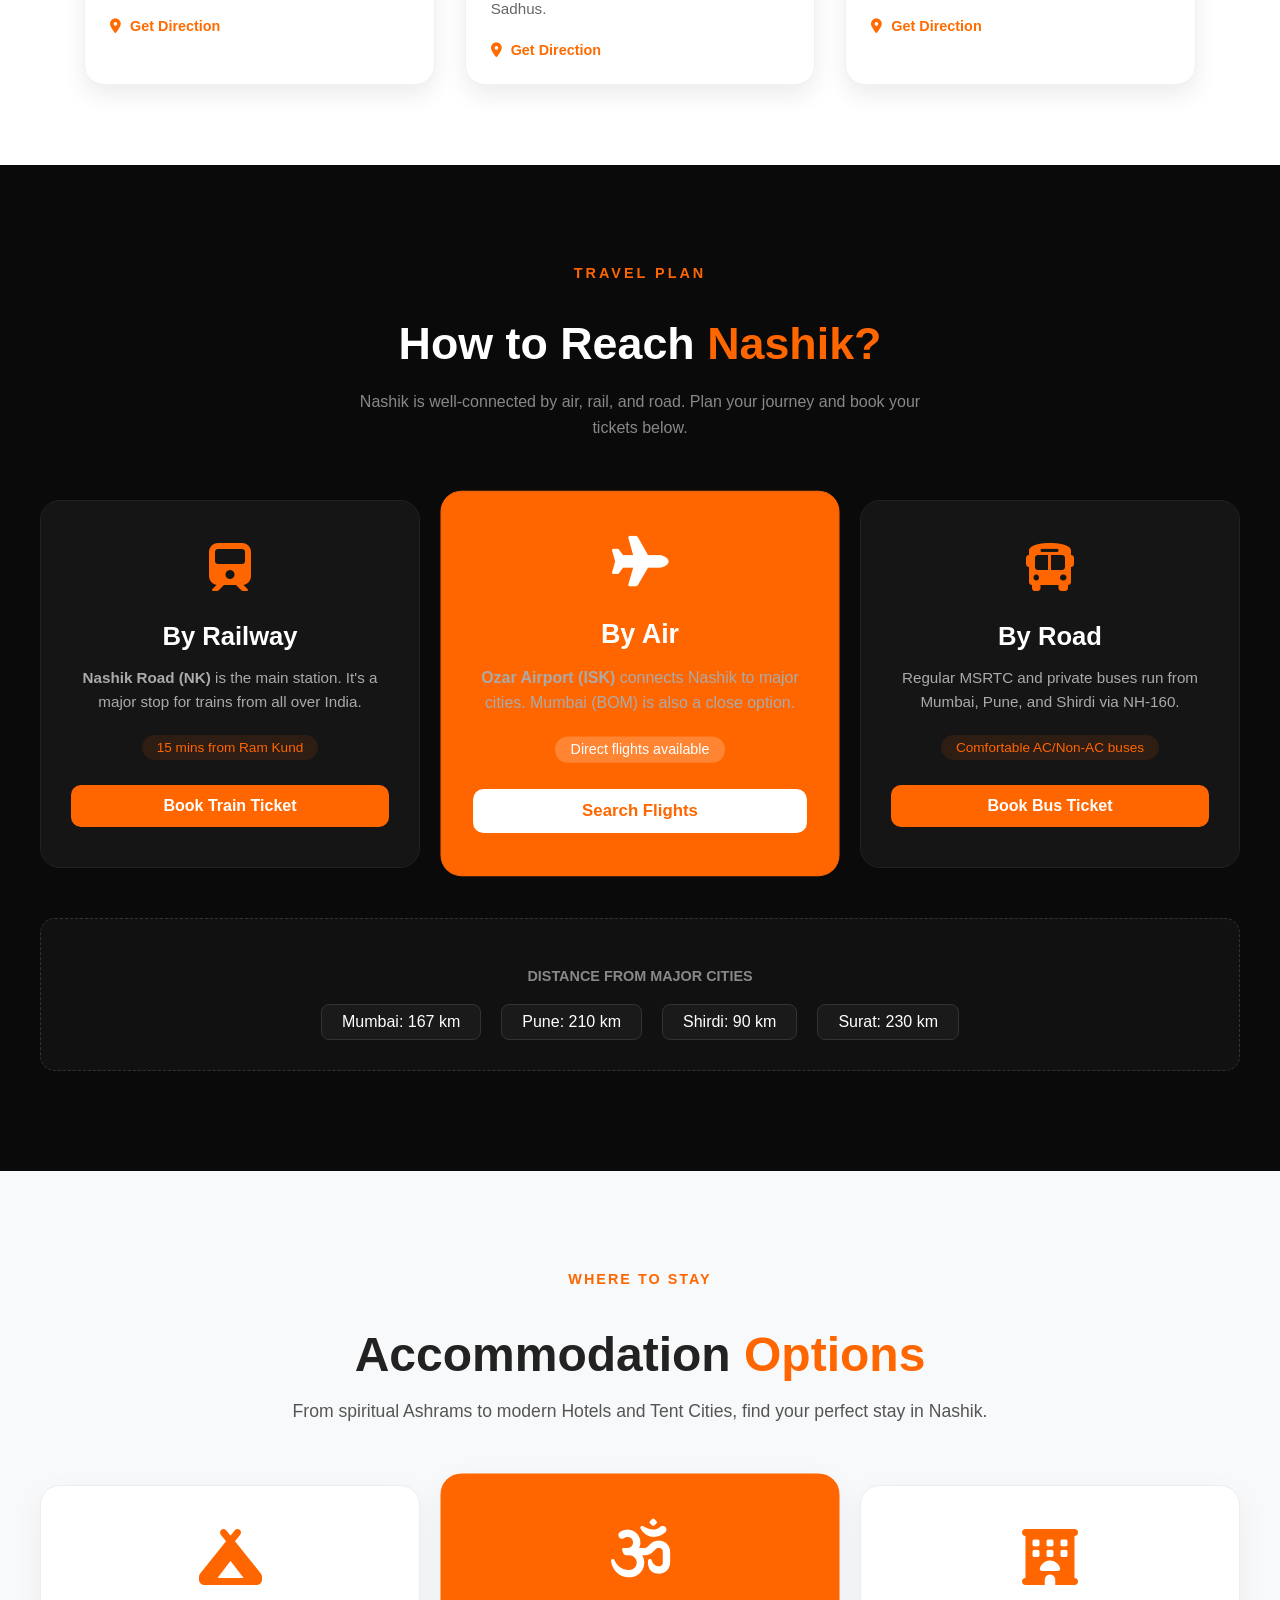
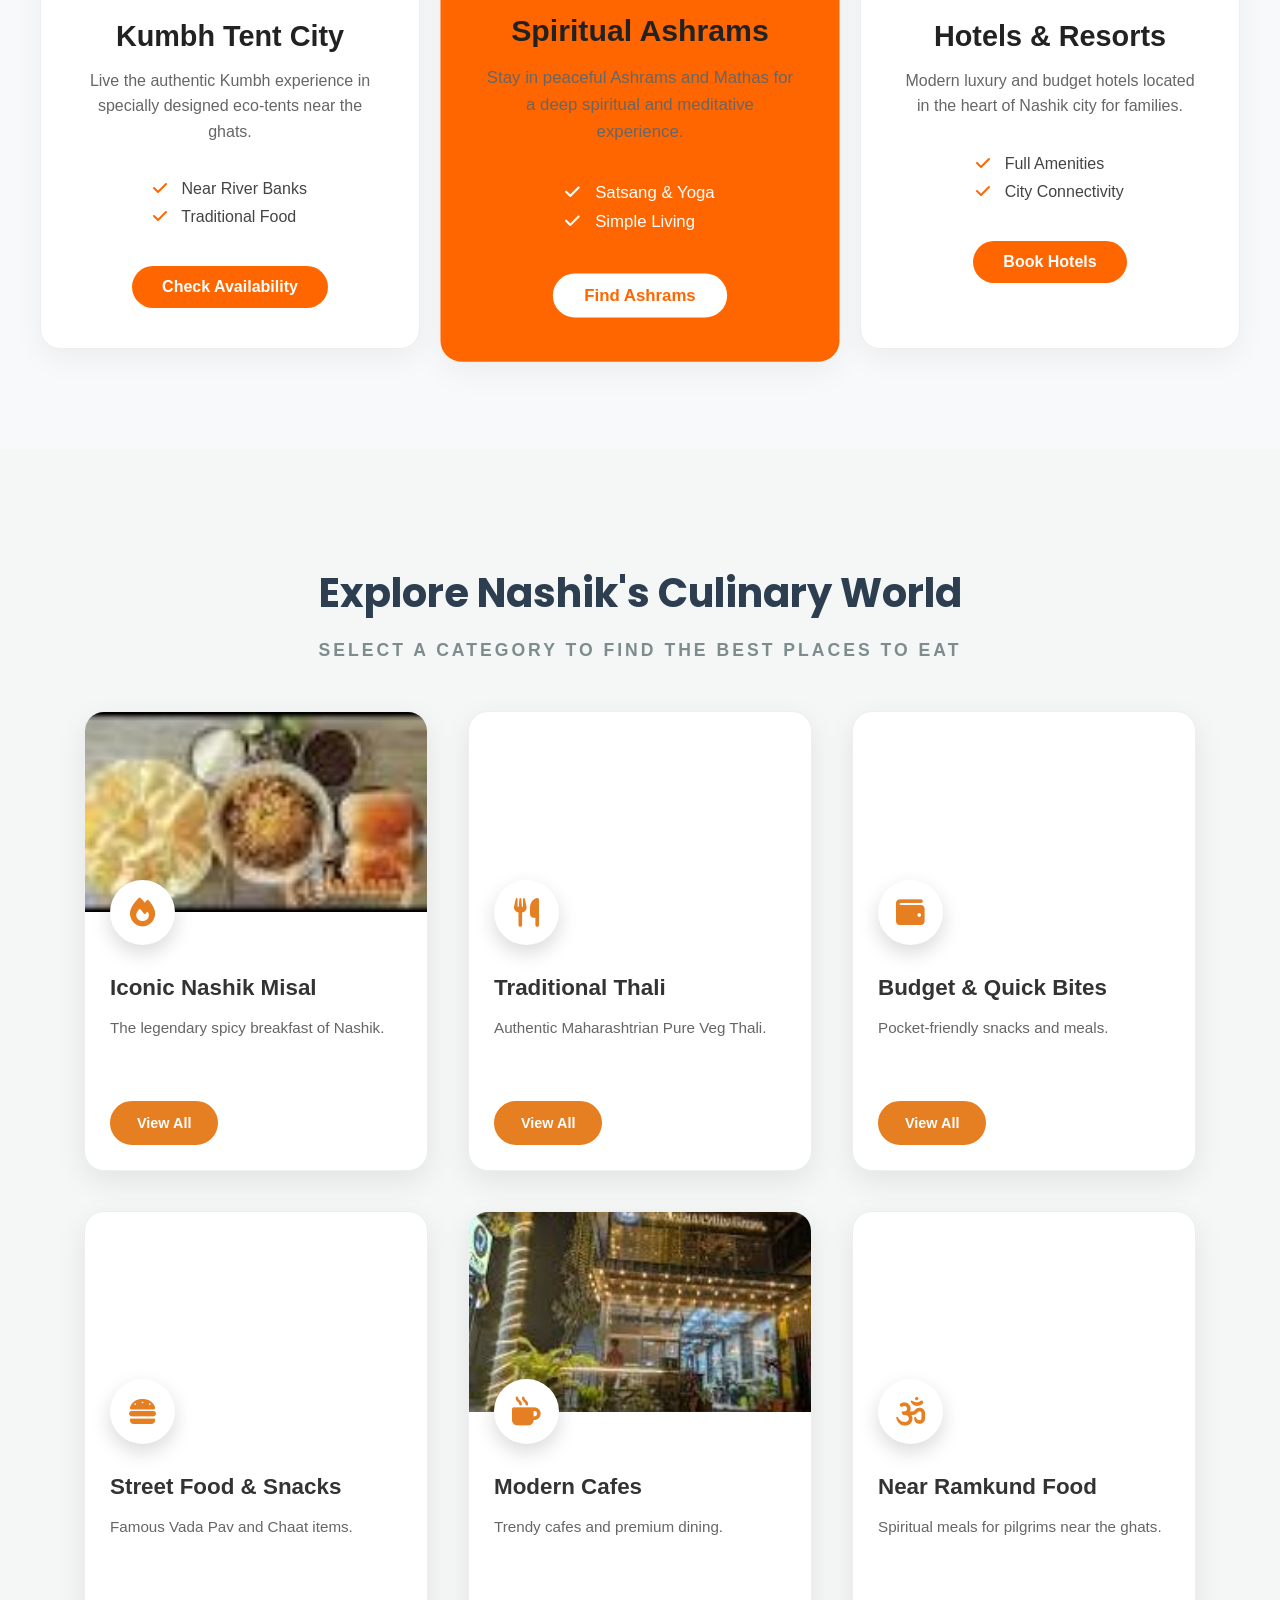
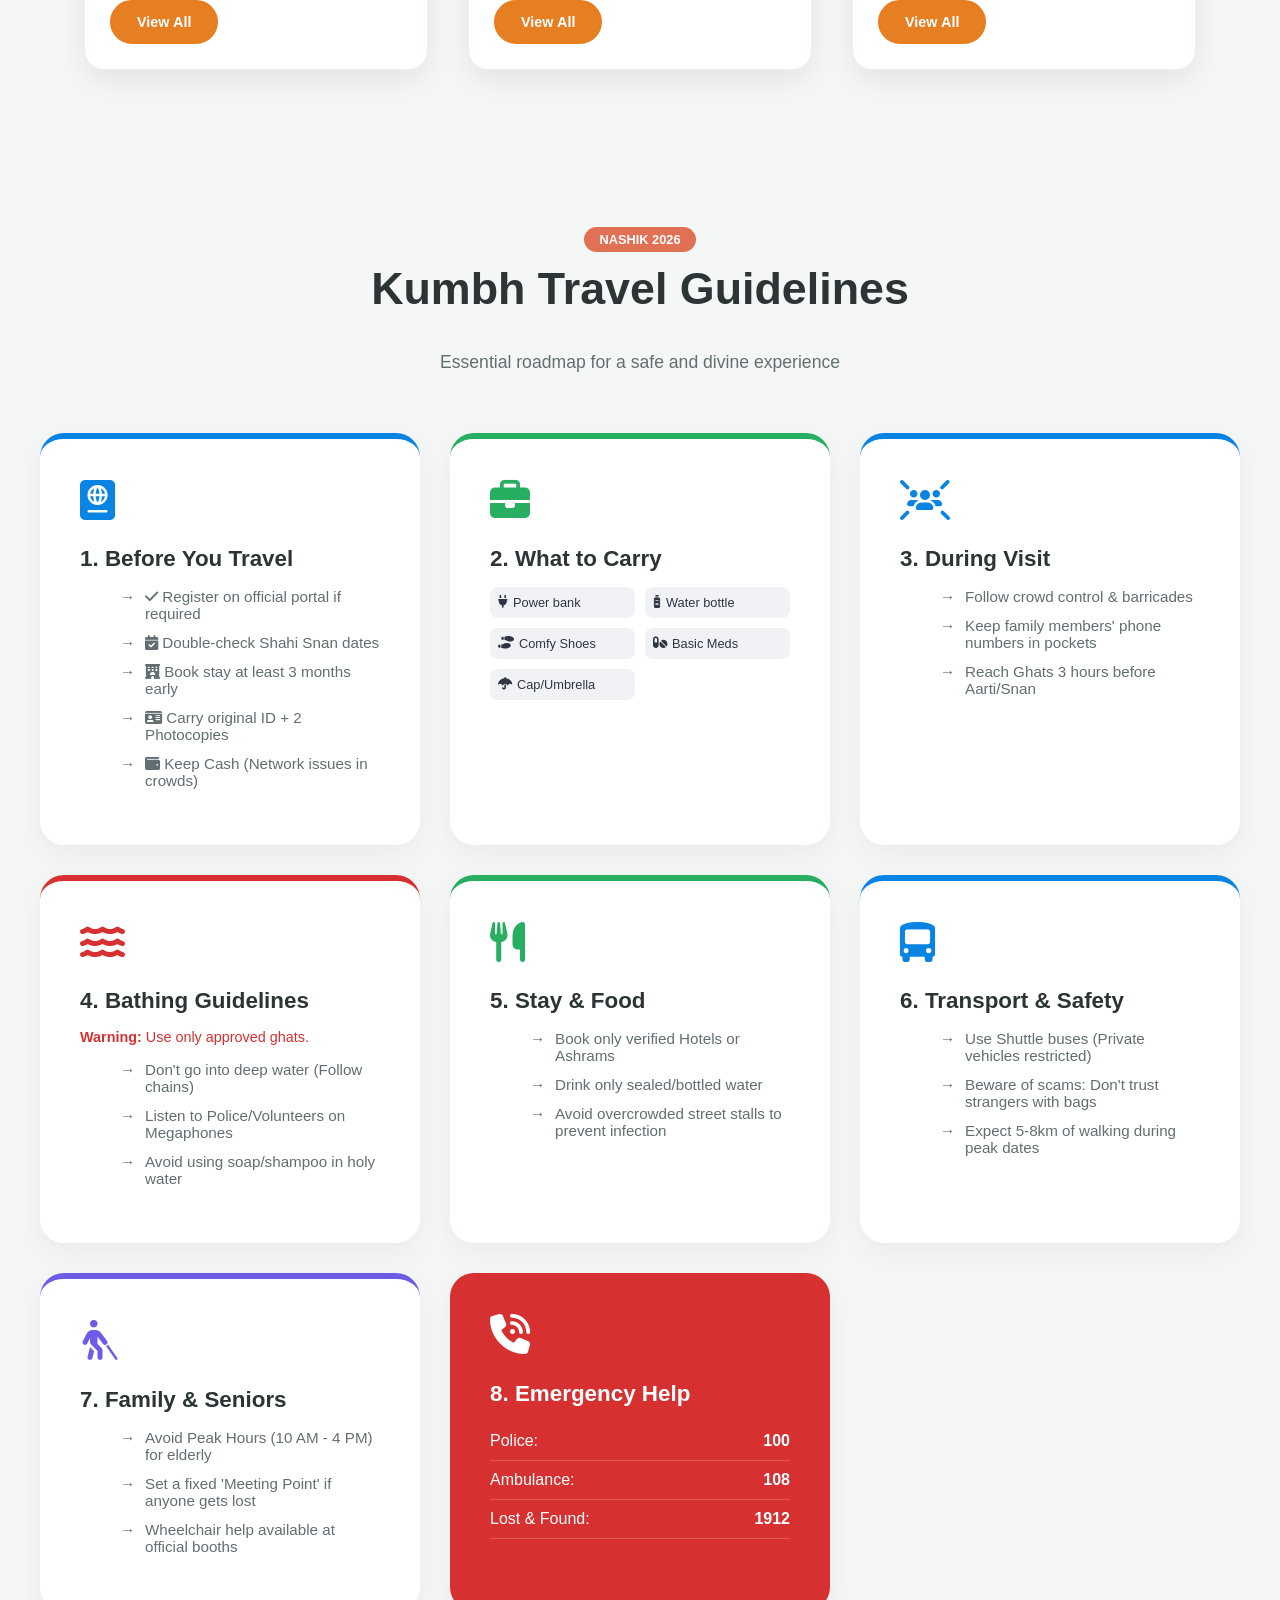
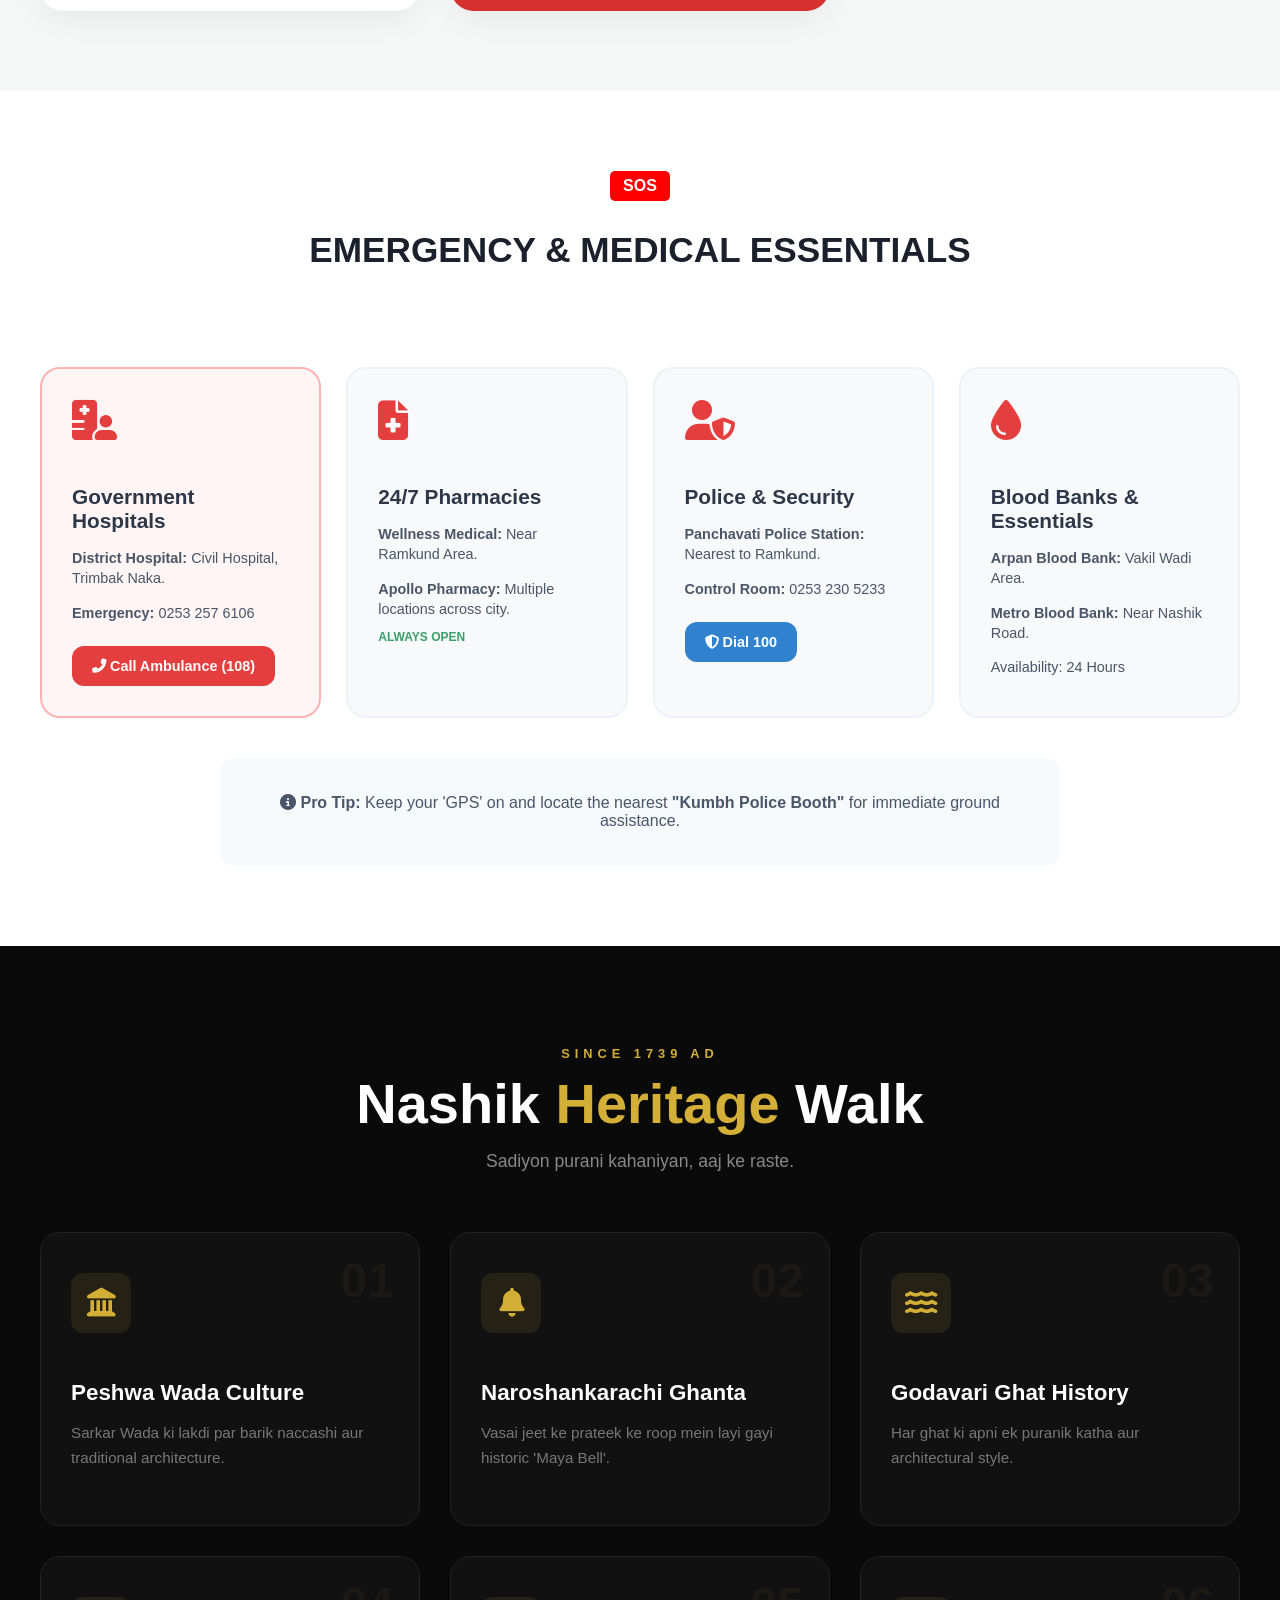
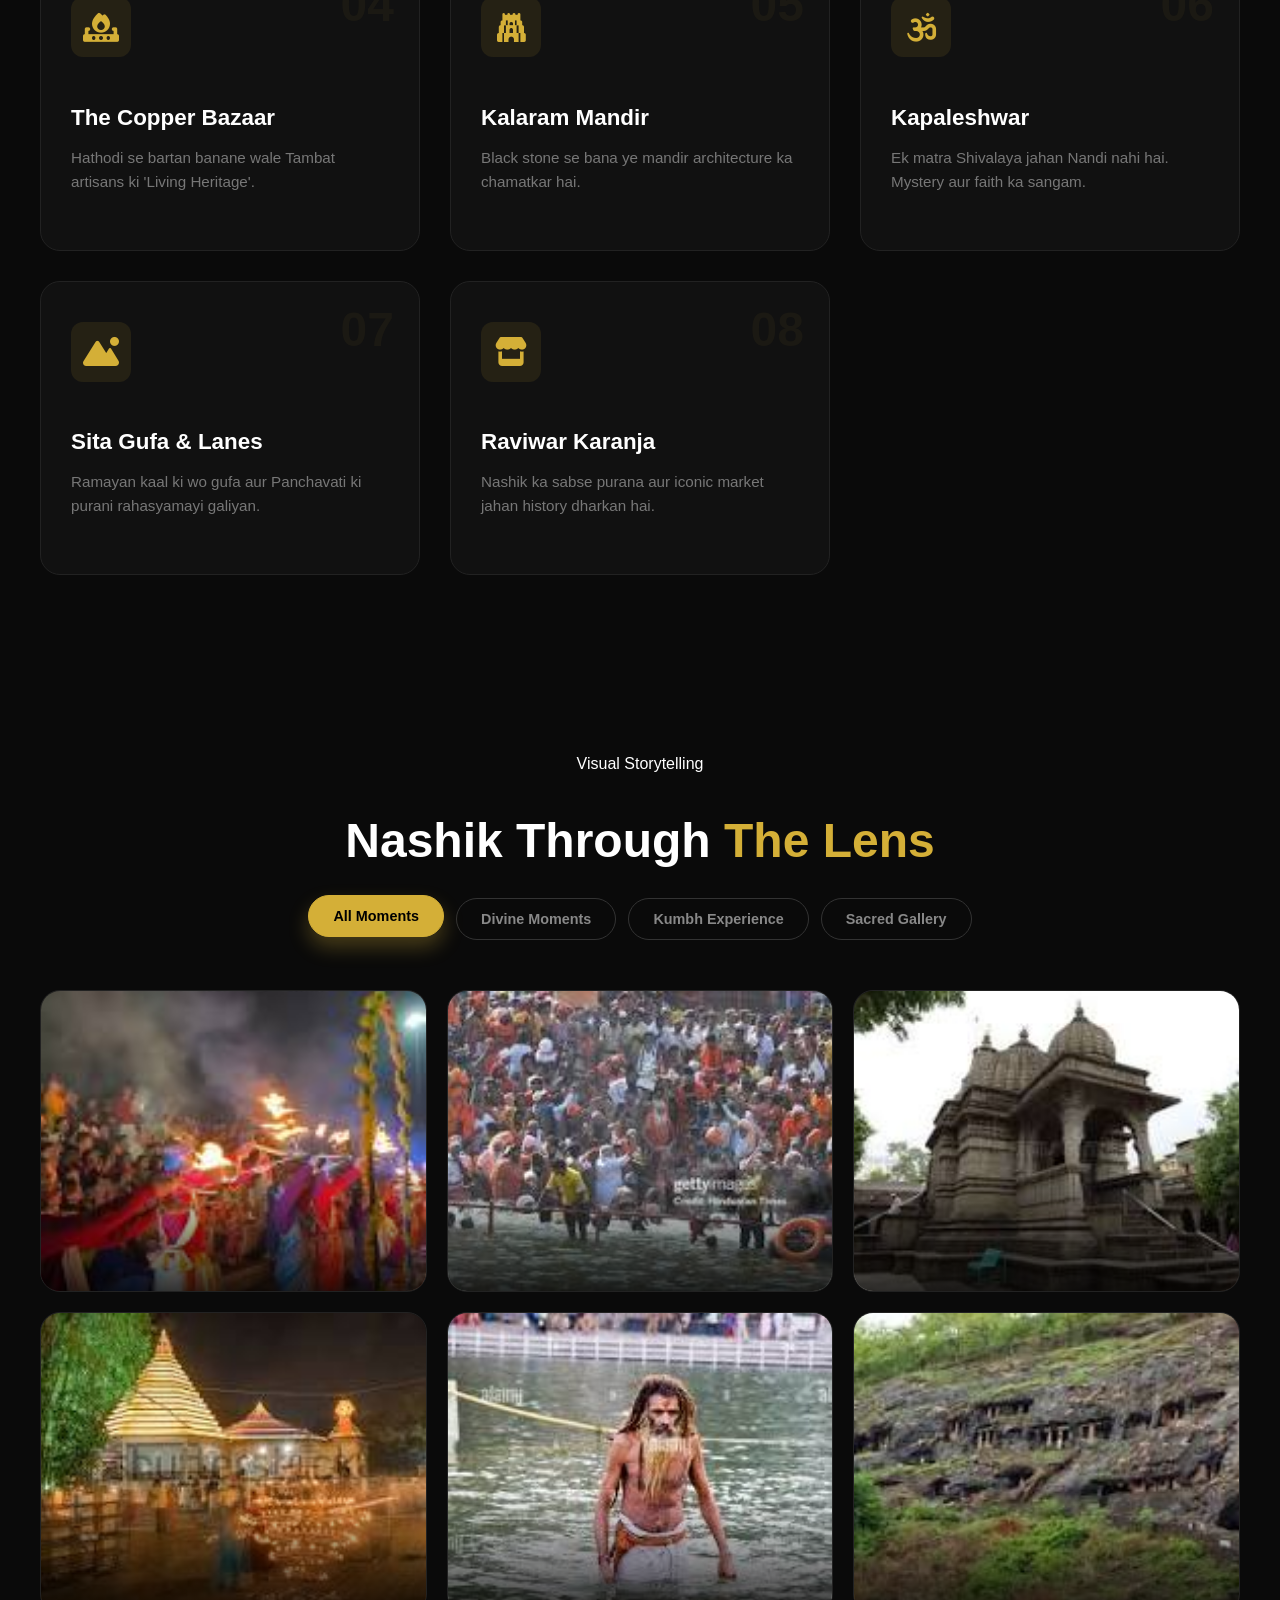
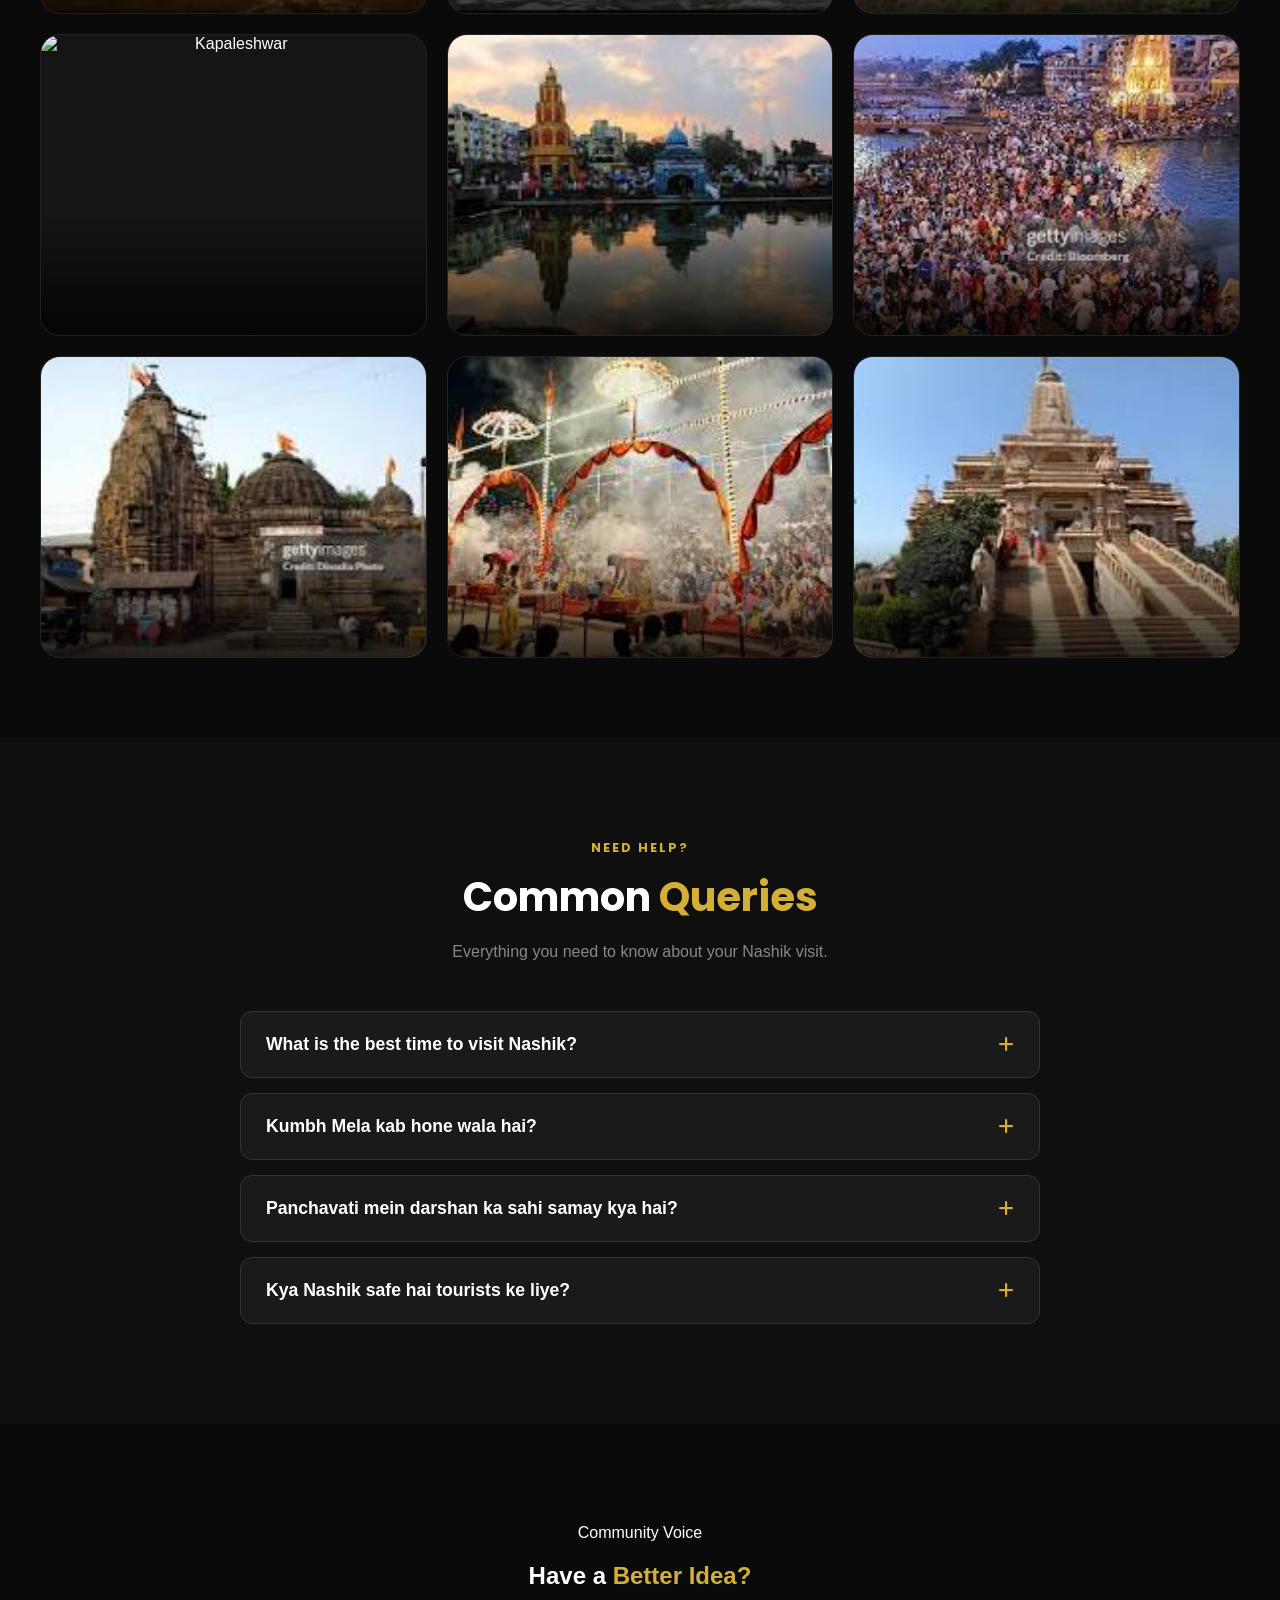
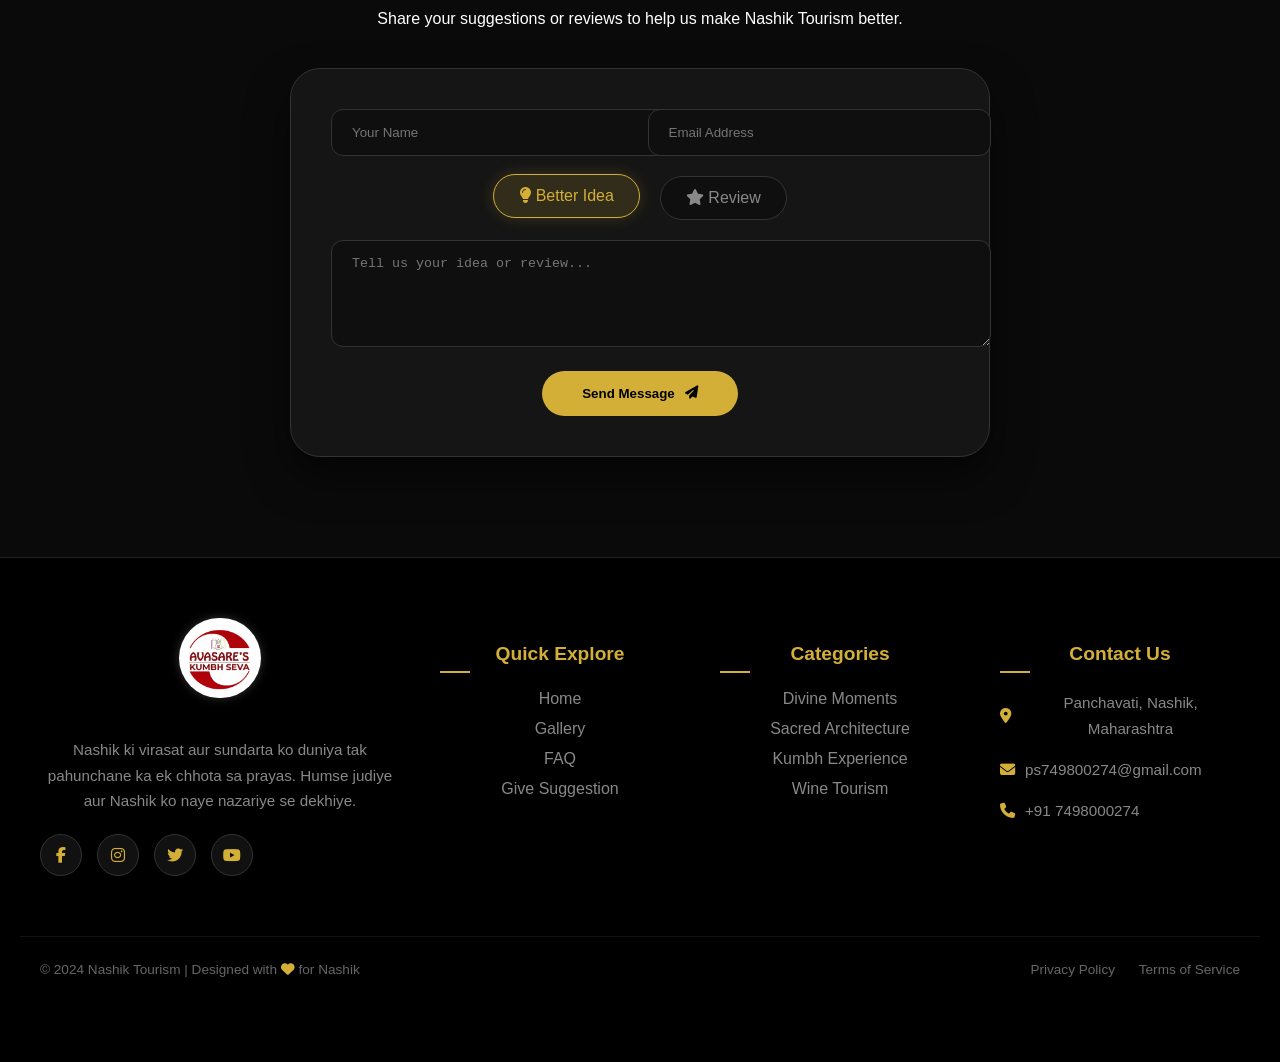
==== commit e213754e: "update" ====
--- a/index.html
+++ b/index.html
@@ -941,7 +941,7 @@
             </div>
         </div>
     </div>
-</section>
+</section>  
 
 <section class="feedback-hub">
     <div class="hub-container">
--- a/style.css
+++ b/style.css
@@ -717,7 +717,7 @@
 
 /* Safety Section Title Fix */
 .safety-card-section .section-title {
-    color: #ff6b00 !important; /* Poori heading dark black rahegi */
+    color: #ff6b00   !important; /* Poori heading dark black rahegi */
     text-transform: none;   /* Agar pehla word capital ho raha ho toh use normal karega */
 }
 
@@ -1384,6 +1384,27 @@
     border-top: 6px solid #dfe6e9;
 }
 
+/* Header ke niche waale text ko dark karne ke liye */
+.pg-header p {
+    color: #636e72 !important; /* Dark Grey color jo light background par dikhega */
+    font-size: 1.1rem;
+    margin-top: 10px;
+    font-weight: 500;
+    opacity: 1 !important;
+}
+
+/* Agar aapne koi global style likhi hai jo sab p tags ko white kar rahi hai, 
+toh use specific banayein ya upar waala code use karein */
+
+.pg-box ul li::before {
+    content: '→';
+    position: absolute;
+    left: 0;
+    /* Isse arrows ka color wahi ho jayega jo card ke border ka hai */
+    color: inherit; 
+    font-weight: bold;
+}   
+
 .pg-box:hover {
     transform: translateY(-10px);
     box-shadow: 0 20px 40px rgba(0,0,0,0.1);
@@ -1433,6 +1454,10 @@
 
 .family { border-top-color: var(--family-purple); }
 .family .pg-icon { color: var(--family-purple); }
+
+/* Safe Green Color for Stay & Food Section */
+.safe { border-top-color: var(--safe-green); }
+.safe .pg-icon { color: var(--safe-green); }    
 
 .emergency { 
     background: var(--alert-red); 
@@ -1876,11 +1901,11 @@
 }
 
 /* FAQ Section */
-/* --- FAQ Ultra Pro Max Styles --- */
+/* FAQ Section Main */
 .faq-section {
     padding: 100px 20px;
     background: #0f0f0f;
-    font-family: 'Plus Jakarta Sans', sans-serif;
+    font-family: 'Poppins', sans-serif;
 }
 
 .faq-container {
@@ -1907,6 +1932,15 @@
     margin: 10px 0;
 }
 
+.gold-text {
+    color: #d4af37;
+}
+
+.faq-header p {
+    color: #888;
+}
+
+/* Accordion Styles */
 .faq-accordion {
     display: flex;
     flex-direction: column;
@@ -1918,12 +1952,12 @@
     border-radius: 12px;
     border: 1px solid #333;
     overflow: hidden;
-    transition: 0.3s;
+    transition: 0.3s all ease;
 }
 
 .faq-question {
     width: 100%;
-    padding: 20px 25px;
+    padding: 22px 25px;
     background: none;
     border: none;
     display: flex;
@@ -1934,19 +1968,19 @@
     font-weight: 600;
     cursor: pointer;
     text-align: left;
-    transition: 0.3s;
 }
 
 .faq-question i {
     color: #d4af37;
-    transition: transform 0.4s;
-}
-
+    transition: transform 0.4s ease;
+}
+
+/* Answer Styles */
 .faq-answer {
-    max-height: 0;
+    max-height: 0; /* Hidden by default */
     overflow: hidden;
-    transition: max-height 0.4s cubic-bezier(0, 1, 0, 1);
     background: #222;
+    transition: max-height 0.4s cubic-bezier(0.4, 0, 0.2, 1);
 }
 
 .faq-answer p {
@@ -1956,19 +1990,20 @@
     margin: 0;
 }
 
-/* Active State Styles */
+/* --- Active State (JS handles this) --- */
 .faq-item.active {
     border-color: #d4af37;
     box-shadow: 0 5px 20px rgba(212, 175, 55, 0.1);
 }
 
 .faq-item.active .faq-answer {
-    max-height: 500px;
-    transition: max-height 0.4s cubic-bezier(1, 0, 1, 0);
+    max-height: 300px; /* Opens the answer */
+    border-top: 1px solid #333;
 }
 
 .faq-item.active .faq-question i {
-    transform: rotate(45deg); /* Plus becomes an X */
+    transform: rotate(45deg); /* Plus becomes X */
+    color: #ff6b00;
 }
 
 /* idea Section */
@@ -2092,6 +2127,25 @@
 .type-selector label:hover span {
     border-color: #555;
     color: #fff;
+}
+/* Purane .faq-answer ko isse badal dein */
+.faq-answer {
+    max-height: 0;
+    overflow: hidden;
+    transition: all 0.3s ease-in-out; /* Simple aur fast transition */
+    background: #1a1a1a; /* Background dark rakhein */
+}
+
+/* Jab active ho tab height badh jaye */
+.faq-item.active .faq-answer {
+    max-height: 200px; /* Answer ke hisaab se kaafi hai */
+    border-top: 1px solid #333;
+}
+
+/* Plus icon ko rotate karne ke liye */
+.faq-item.active .faq-question i {
+    transform: rotate(45deg);
+    color: #ff6b00;
 }
 
 /* Footer */
--- a/style.css
+++ b/style.css
@@ -717,7 +717,7 @@
 
 /* Safety Section Title Fix */
 .safety-card-section .section-title {
-    color: #ff6b00 !important; /* Poori heading dark black rahegi */
+    color: #ff6b00   !important; /* Poori heading dark black rahegi */
     text-transform: none;   /* Agar pehla word capital ho raha ho toh use normal karega */
 }
 
@@ -1384,6 +1384,27 @@
     border-top: 6px solid #dfe6e9;
 }
 
+/* Header ke niche waale text ko dark karne ke liye */
+.pg-header p {
+    color: #636e72 !important; /* Dark Grey color jo light background par dikhega */
+    font-size: 1.1rem;
+    margin-top: 10px;
+    font-weight: 500;
+    opacity: 1 !important;
+}
+
+/* Agar aapne koi global style likhi hai jo sab p tags ko white kar rahi hai, 
+toh use specific banayein ya upar waala code use karein */
+
+.pg-box ul li::before {
+    content: '→';
+    position: absolute;
+    left: 0;
+    /* Isse arrows ka color wahi ho jayega jo card ke border ka hai */
+    color: inherit; 
+    font-weight: bold;
+}   
+
 .pg-box:hover {
     transform: translateY(-10px);
     box-shadow: 0 20px 40px rgba(0,0,0,0.1);
@@ -1433,6 +1454,10 @@
 
 .family { border-top-color: var(--family-purple); }
 .family .pg-icon { color: var(--family-purple); }
+
+/* Safe Green Color for Stay & Food Section */
+.safe { border-top-color: var(--safe-green); }
+.safe .pg-icon { color: var(--safe-green); }    
 
 .emergency { 
     background: var(--alert-red); 
@@ -1876,11 +1901,11 @@
 }
 
 /* FAQ Section */
-/* --- FAQ Ultra Pro Max Styles --- */
+/* FAQ Section Main */
 .faq-section {
     padding: 100px 20px;
     background: #0f0f0f;
-    font-family: 'Plus Jakarta Sans', sans-serif;
+    font-family: 'Poppins', sans-serif;
 }
 
 .faq-container {
@@ -1907,6 +1932,15 @@
     margin: 10px 0;
 }
 
+.gold-text {
+    color: #d4af37;
+}
+
+.faq-header p {
+    color: #888;
+}
+
+/* Accordion Styles */
 .faq-accordion {
     display: flex;
     flex-direction: column;
@@ -1918,12 +1952,12 @@
     border-radius: 12px;
     border: 1px solid #333;
     overflow: hidden;
-    transition: 0.3s;
+    transition: 0.3s all ease;
 }
 
 .faq-question {
     width: 100%;
-    padding: 20px 25px;
+    padding: 22px 25px;
     background: none;
     border: none;
     display: flex;
@@ -1934,19 +1968,19 @@
     font-weight: 600;
     cursor: pointer;
     text-align: left;
-    transition: 0.3s;
 }
 
 .faq-question i {
     color: #d4af37;
-    transition: transform 0.4s;
-}
-
+    transition: transform 0.4s ease;
+}
+
+/* Answer Styles */
 .faq-answer {
-    max-height: 0;
+    max-height: 0; /* Hidden by default */
     overflow: hidden;
-    transition: max-height 0.4s cubic-bezier(0, 1, 0, 1);
     background: #222;
+    transition: max-height 0.4s cubic-bezier(0.4, 0, 0.2, 1);
 }
 
 .faq-answer p {
@@ -1956,19 +1990,20 @@
     margin: 0;
 }
 
-/* Active State Styles */
+/* --- Active State (JS handles this) --- */
 .faq-item.active {
     border-color: #d4af37;
     box-shadow: 0 5px 20px rgba(212, 175, 55, 0.1);
 }
 
 .faq-item.active .faq-answer {
-    max-height: 500px;
-    transition: max-height 0.4s cubic-bezier(1, 0, 1, 0);
+    max-height: 300px; /* Opens the answer */
+    border-top: 1px solid #333;
 }
 
 .faq-item.active .faq-question i {
-    transform: rotate(45deg); /* Plus becomes an X */
+    transform: rotate(45deg); /* Plus becomes X */
+    color: #ff6b00;
 }
 
 /* idea Section */
@@ -2092,6 +2127,25 @@
 .type-selector label:hover span {
     border-color: #555;
     color: #fff;
+}
+/* Purane .faq-answer ko isse badal dein */
+.faq-answer {
+    max-height: 0;
+    overflow: hidden;
+    transition: all 0.3s ease-in-out; /* Simple aur fast transition */
+    background: #1a1a1a; /* Background dark rakhein */
+}
+
+/* Jab active ho tab height badh jaye */
+.faq-item.active .faq-answer {
+    max-height: 200px; /* Answer ke hisaab se kaafi hai */
+    border-top: 1px solid #333;
+}
+
+/* Plus icon ko rotate karne ke liye */
+.faq-item.active .faq-question i {
+    transform: rotate(45deg);
+    color: #ff6b00;
 }
 
 /* Footer */
